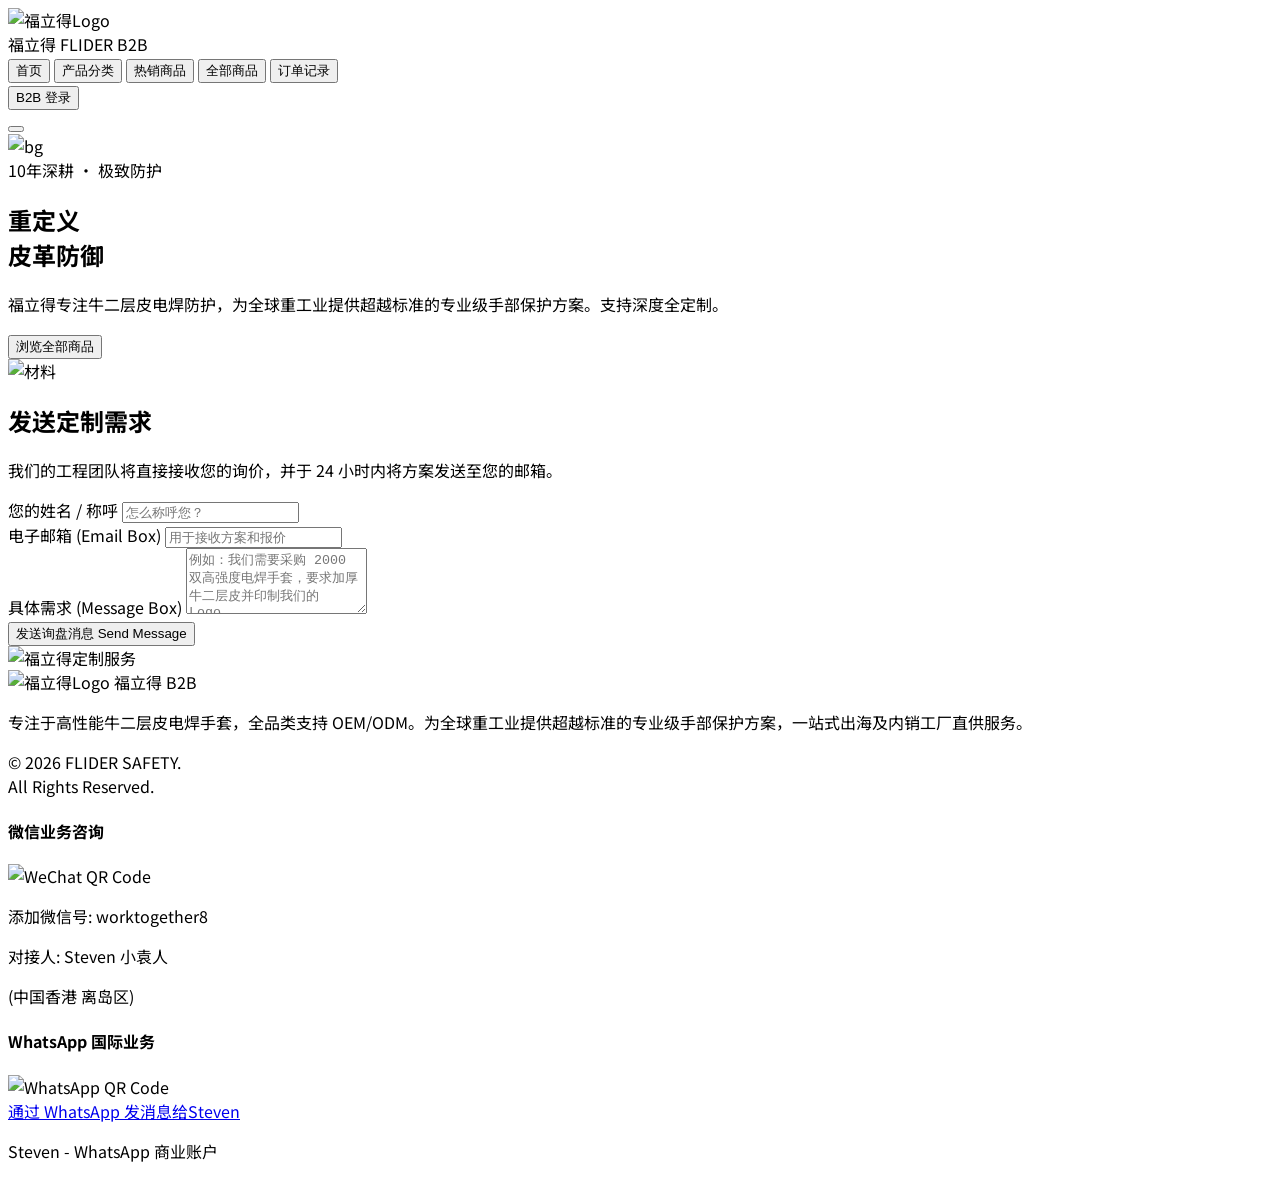
==== index.html @ 6f888ef1 "uploaded company logo" ====
<!DOCTYPE html>
<html lang="zh-CN">
<head>
    <meta charset="UTF-8">
    <meta name="viewport" content="width=device-width, initial-scale=1.0">
    <title>福立得 B2B | 专属订货系统</title>
    <!-- 引入 Tailwind CSS CDN -->
    <script src="https://cdn.tailwindcss.com"></script>
    <!-- 引入 Lucide Icons CDN -->
    <script src="https://unpkg.com/lucide@latest"></script>
    <style>
        @import url('https://fonts.googleapis.com/css2?family=Noto+Sans+SC:wght@400;700;900&display=swap');
        body { font-family: 'Noto Sans SC', sans-serif; }
        .line-clamp-2 {
            display: -webkit-box;
            -webkit-line-clamp: 2;
            -webkit-box-orient: vertical;  
            overflow: hidden;
        }
    </style>
</head>
<body class="bg-slate-50 text-slate-900 selection:bg-red-800 selection:text-white">

    <!-- 挂载点 -->
    <div id="root"></div>

    <script>
        // ==========================================
        // 1. 模拟数据 (Mock Data) - 已全面替换为真实高清工业图
        // ==========================================
        const MOCK_PRODUCTS = [
            // 1. 高强度电焊防护
            { id: 1, name: "16英寸加长特厚电焊手套", category: "高强度电焊防护", isHot: true, price: "B2B询价", desc: "1.3mm特级牛肩皮，全凯夫拉线，适合高强度防飞溅。", img: "https://images.unsplash.com/photo-1504917595217-d4dc5ebe6122?auto=format&fit=crop&q=80&w=800" },
            { id: 7, name: "全内里隔热牛二层短焊手套", category: "高强度电焊防护", isHot: false, price: "B2B询价", desc: "复合阻燃抓绒内胆，虎口皮条补强，轻量化焊接首选。", img: "https://images.unsplash.com/photo-1590674852885-ec397750335e?auto=format&fit=crop&q=80&w=800" },
            { id: 8, name: "18英寸极端飞溅护臂焊工手套", category: "高强度电焊防护", isHot: true, price: "定制产品", desc: "超长护臂设计，专为重钢结构及造船仰焊开发。", img: "https://images.unsplash.com/photo-1504328345606-18bbc8c9d7d1?auto=format&fit=crop&q=80&w=800" },

            // 2. 重工业耐磨搬运
            { id: 2, name: "掌心加固双层耐磨手套", category: "重工业耐磨搬运", isHot: true, price: "B2B询价", desc: "拇指及掌心双层牛皮加固，矿场/钢厂搬运首选。", img: "https://images.unsplash.com/photo-1581092160562-40aa08e78837?auto=format&fit=crop&q=80&w=800" },
            { id: 9, name: "TPR防砸减震耐磨手套", category: "重工业耐磨搬运", isHot: true, price: "B2B询价", desc: "手背复合TPR橡胶防撞模块，掌心玻纤防割内衬。", img: "https://images.unsplash.com/photo-1581092580497-e0d23cbdf1dc?auto=format&fit=crop&q=80&w=800" },
            { id: 10, name: "美式全牛皮无缝短款劳保手套", category: "重工业耐磨搬运", isHot: false, price: "B2B询价", desc: "Wing Thumb 人体工学设计，安全硬袖口，抓握更灵活。", img: "https://images.unsplash.com/photo-1621905252507-b35492cc74b4?auto=format&fit=crop&q=80&w=800" },

            // 3. 极端环境特种手套
            { id: 4, name: "铝箔隔热抗辐射电焊手套", category: "极端环境特种手套", isHot: true, price: "定制产品", desc: "手背复合铝箔，掌心特级耐高温皮，针对1000℃炼钢炉前作业。", img: "https://images.unsplash.com/photo-1516937941344-00b4e0337589?auto=format&fit=crop&q=80&w=800" },
            { id: 5, name: "复合绒里极寒保暖皮手套", category: "极端环境特种手套", isHot: false, price: "B2B询价", desc: "加厚3M Thinsulate™内胆，防风耐磨，适合极寒户外施工。", img: "https://images.unsplash.com/photo-1616422285623-aa30eb0ecb32?auto=format&fit=crop&q=80&w=800" },
            { id: 11, name: "重油污防化浸渍牛皮手套", category: "极端环境特种手套", isHot: false, price: "B2B询价", desc: "皮料深度防水防油涂层浸渍，专为石化平台及海上钻井定制。", img: "https://images.unsplash.com/photo-1582213782179-e0d53f98f2ca?auto=format&fit=crop&q=80&w=800" },

            // 4. 轻量级精密操作
            { id: 6, name: "精细操作A级头层牛皮手套", category: "轻量级精密操作", isHot: false, price: "B2B询价", desc: "A级头层皮，触感真实，无内里设计，适合汽车零配件精细装配。", img: "https://images.unsplash.com/photo-1513836279014-a89f7a76ae86?auto=format&fit=crop&q=80&w=800" },
            { id: 12, name: "TIG氩弧焊山羊皮无缝手套", category: "轻量级精密操作", isHot: true, price: "B2B询价", desc: "顶级出口0.6mm山羊皮，食指无接缝，极致控丝触感。", img: "https://images.unsplash.com/photo-1611116238612-421712a233b4?auto=format&fit=crop&q=80&w=800" },
            { id: 13, name: "弹力收口精密仪器调校手套", category: "轻量级精密操作", isHot: false, price: "B2B询价", desc: "鹿皮材质，腕部魔术贴锁定系统，防微尘落入。", img: "https://images.unsplash.com/photo-1584483756303-346d5c3175c0?auto=format&fit=crop&q=80&w=800" }
        ];

        const MOCK_CATEGORIES = [
            { name: "高强度电焊防护", icon: "flame", desc: "EN407 4级热防护，抗熔融飞溅" },
            { name: "重工业耐磨搬运", icon: "package", desc: "特级厚牛皮，掌心双层加固技术" },
            { name: "极端环境特种手套", icon: "shield-check", desc: "防化、超高温、极寒保暖等特种定制" },
            { name: "轻量级精密操作", icon: "list-ordered", desc: "头层皮/羊皮，高灵敏度防油作业" }
        ];

        const MOCK_ORDERS = [
            { id: "FLD-260417-001", product: "16英寸加长特厚电焊手套", quantity: "5,000 双", date: "2026-04-10", status: "生产中", statusColor: "text-blue-600", icon: "clock" },
            { id: "FLD-260322-089", product: "掌心加固双层耐磨手套", quantity: "12,000 双", date: "2026-03-22", status: "已发货 (海上)", statusColor: "text-orange-500", icon: "truck" },
            { id: "FLD-260115-024", product: "定制Logo款牛皮手套", quantity: "2,000 双", date: "2026-01-15", status: "已交付", statusColor: "text-green-600", icon: "check-circle" }
        ];

        // ==========================================
        // 2. 全局状态管理 (State)
        // ==========================================
        let state = {
            currentView: 'home',
            isMenuOpen: false,
            isLoggedIn: false,
            showLoginModal: false,
            loginMethod: 'wechat'
        };

        // ==========================================
        // 3. 业务逻辑函数 (Actions)
        // ==========================================
        function navigate(view) {
            if (view === 'orders' && !state.isLoggedIn) {
                state.showLoginModal = true;
                state.isMenuOpen = false;
                render();
                return;
            }
            state.currentView = view;
            state.isMenuOpen = false;
            window.scrollTo(0, 0);
            render();
        }

        function toggleMenu() {
            state.isMenuOpen = !state.isMenuOpen;
            render();
        }

        function toggleLoginModal(show) {
            state.showLoginModal = show;
            render();
        }

        function setLoginMethod(method) {
            state.loginMethod = method;
            render();
        }

        function handleLogin(e) {
            if (e) e.preventDefault();
            state.isLoggedIn = true;
            state.showLoginModal = false;
            navigate('orders');
        }

        function imgError(img) {
            img.onerror = null;
            img.src = 'https://via.placeholder.com/600x400?text=FLIDER+GLOVES';
        }

        // ==========================================
        // 4. 视图渲染函数 (Views)
        // ==========================================
        
        function renderNavbar() {
            return `
            <nav class="fixed w-full z-50 bg-white border-b-4 border-red-800 shadow-md">
                <div class="max-w-7xl mx-auto px-4 sm:px-6 lg:px-8">
                    <div class="flex justify-between h-20 items-center">
                        <div class="flex items-center gap-3 cursor-pointer" onclick="navigate('home')">
                            <img src="D:\Ddocuments\code\fulide\福立得标志.jpg" onerror="imgError(this)" alt="福立得Logo" class="h-12 w-12 object-cover rounded border border-red-800 p-0.5" />
                            <div class="flex flex-col">
                                <span class="text-2xl font-black tracking-tighter text-slate-900 leading-none">福立得</span>
                                <span class="text-[0.65rem] font-bold tracking-widest text-red-800 uppercase">FLIDER B2B</span>
                            </div>
                        </div>

                        <div class="hidden lg:flex items-center space-x-8 font-black text-sm tracking-widest text-slate-700">
                            <button onclick="navigate('home')" class="hover:text-red-800 ${state.currentView === 'home' ? 'text-red-800 border-b-2 border-red-800' : ''}">首页</button>
                            <button onclick="navigate('categories')" class="hover:text-red-800 ${state.currentView === 'categories' ? 'text-red-800 border-b-2 border-red-800' : ''}">产品分类</button>
                            <button onclick="navigate('hot')" class="hover:text-red-800 ${state.currentView === 'hot' ? 'text-red-800 border-b-2 border-red-800' : ''}">热销商品</button>
                            <button onclick="navigate('all')" class="hover:text-red-800 ${state.currentView === 'all' ? 'text-red-800 border-b-2 border-red-800' : ''}">全部商品</button>
                            <button onclick="navigate('orders')" class="hover:text-red-800 ${state.currentView === 'orders' ? 'text-red-800 border-b-2 border-red-800' : ''}">订单记录</button>
                        </div>

                        <div class="hidden lg:flex items-center">
                            ${state.isLoggedIn ? `
                                <div class="flex items-center gap-2 text-slate-800 font-bold bg-slate-100 px-4 py-2 rounded-full cursor-pointer hover:bg-slate-200 transition" onclick="navigate('orders')">
                                    <i data-lucide="user" class="w-5 h-5 text-red-800"></i>
                                    <span>采购商 8099</span>
                                </div>
                            ` : `
                                <button onclick="toggleLoginModal(true)" class="flex items-center gap-2 bg-red-800 text-white px-6 py-2 rounded font-bold hover:bg-red-900 transition">
                                    <i data-lucide="log-in" class="w-4 h-4"></i> B2B 登录
                                </button>
                            `}
                        </div>

                        <div class="lg:hidden flex items-center">
                            <button onclick="toggleMenu()" class="text-slate-800">
                                <i data-lucide="${state.isMenuOpen ? 'x' : 'menu'}" class="w-8 h-8"></i>
                            </button>
                        </div>
                    </div>
                </div>

                ${state.isMenuOpen ? `
                    <div class="lg:hidden bg-white border-t border-slate-200 shadow-xl absolute w-full z-40">
                        <div class="flex flex-col p-4 space-y-4 font-bold text-slate-700">
                            <button onclick="navigate('home')" class="text-left py-2">首页</button>
                            <button onclick="navigate('categories')" class="text-left py-2">产品分类</button>
                            <button onclick="navigate('hot')" class="text-left py-2">热销商品</button>
                            <button onclick="navigate('all')" class="text-left py-2">全部商品</button>
                            <button onclick="navigate('orders')" class="text-left py-2 text-red-800">订单记录</button>
                            <hr />
                            ${state.isLoggedIn ? `
                                <div class="flex items-center gap-2 text-red-800 py-2" onclick="navigate('orders')">
                                    <i data-lucide="user" class="w-5 h-5"></i> 采购商 8099
                                </div>
                            ` : `
                                <button onclick="toggleLoginModal(true)" class="flex items-center justify-center gap-2 bg-red-800 text-white w-full py-3 rounded">
                                    <i data-lucide="log-in" class="w-4 h-4"></i> 登录 / 注册
                                </button>
                            `}
                        </div>
                    </div>
                ` : ''}
            </nav>
            `;
        }

        function renderLoginModal() {
            if (!state.showLoginModal) return '';
            return `
            <div class="fixed inset-0 bg-slate-900/80 z-[100] flex items-center justify-center backdrop-blur-sm p-4">
                <div class="bg-white max-w-md w-full rounded-xl shadow-2xl overflow-hidden relative">
                    <button onclick="toggleLoginModal(false)" class="absolute right-4 top-4 text-slate-400 hover:text-slate-800">
                        <i data-lucide="x" class="w-6 h-6"></i>
                    </button>
                    
                    <div class="p-8">
                        <div class="text-center mb-8">
                            <h2 class="text-3xl font-black text-slate-900">欢迎回来</h2>
                            <p class="text-slate-500 mt-2 font-bold">福立得 B2B 客户专属订货系统</p>
                        </div>

                        <div class="flex mb-6 border-b-2 border-slate-100">
                            <button class="flex-1 py-3 font-bold text-sm flex items-center justify-center gap-2 ${state.loginMethod === 'wechat' ? 'text-green-600 border-b-2 border-green-600' : 'text-slate-400'}" onclick="setLoginMethod('wechat')">
                                <i data-lucide="qr-code" class="w-4 h-4"></i> 微信免密登录
                            </button>
                            <button class="flex-1 py-3 font-bold text-sm flex items-center justify-center gap-2 ${state.loginMethod === 'account' ? 'text-red-800 border-b-2 border-red-800' : 'text-slate-400'}" onclick="setLoginMethod('account')">
                                <i data-lucide="smartphone" class="w-4 h-4"></i> 账号密码登录
                            </button>
                        </div>

                        ${state.loginMethod === 'wechat' ? `
                            <div class="flex flex-col items-center py-6">
                                <div class="w-48 h-48 bg-slate-100 rounded-lg flex items-center justify-center mb-4 border border-slate-200">
                                    <i data-lucide="qr-code" class="w-32 h-32 text-slate-800"></i>
                                </div>
                                <p class="text-sm text-slate-500 mb-6 text-center">请使用微信扫一扫<br/>直接登录/注册福立得 B2B 系统</p>
                                <button onclick="handleLogin()" class="bg-green-600 text-white w-full py-3 rounded font-bold hover:bg-green-700 transition">
                                    (演示) 点击模拟扫码成功
                                </button>
                            </div>
                        ` : `
                            <form onsubmit="handleLogin(event)" class="space-y-4">
                                <div>
                                    <label class="block text-sm font-bold text-slate-700 mb-1">手机号/企业账号</label>
                                    <input type="text" required class="w-full border border-slate-300 rounded px-4 py-3 focus:outline-none focus:border-red-800" placeholder="请输入..." />
                                </div>
                                <div>
                                    <label class="block text-sm font-bold text-slate-700 mb-1">密码</label>
                                    <input type="password" required class="w-full border border-slate-300 rounded px-4 py-3 focus:outline-none focus:border-red-800" placeholder="••••••••" />
                                </div>
                                <button type="submit" class="bg-red-800 text-white w-full py-3 mt-4 rounded font-bold hover:bg-red-900 transition">
                                    登 录
                                </button>
                            </form>
                        `}
                    </div>
                    <div class="bg-slate-50 p-4 text-center text-xs text-slate-500 border-t border-slate-100">
                        仅限福立得认证企业客户及代理商登录
                    </div>
                </div>
            </div>
            `;
        }

        function renderHome() {
            return `
            <div class="pt-20">
                <section class="bg-slate-900 text-white py-24 lg:py-32 relative overflow-hidden">
                    <div class="absolute inset-0 opacity-30">
                        <img src="https://images.unsplash.com/photo-1504917595217-d4dc5ebe6122?auto=format&fit=crop&q=80&w=1920" onerror="imgError(this)" alt="bg" class="w-full h-full object-cover" />
                    </div>
                    <div class="max-w-7xl mx-auto px-6 lg:px-10 relative z-10 grid md:grid-cols-2 gap-12 items-center">
                        <div>
                            <div class="bg-red-800 inline-block px-3 py-1 font-bold text-xs mb-6 transform -skew-x-12">10年深耕 · 极致防护</div>
                            <h1 class="text-5xl lg:text-7xl font-black leading-tight mb-6">重定义<br/><span class="text-red-500 underline decoration-8 underline-offset-8">皮革防御</span></h1>
                            <p class="text-slate-300 text-lg mb-8 max-w-md">福立得专注牛二层皮电焊防护，为全球重工业提供超越标准的专业级手部保护方案。支持深度全定制。</p>
                            <button onclick="navigate('all')" class="bg-red-700 text-white px-8 py-4 font-black hover:bg-red-600 transition flex items-center gap-2 w-fit">
                                浏览全部商品 <i data-lucide="chevron-right" class="w-5 h-5"></i>
                            </button>
                        </div>
                        <div class="hidden md:block">
                            <img src="https://images.unsplash.com/photo-1581092160562-40aa08e78837?auto=format&fit=crop&q=80&w=800" onerror="imgError(this)" alt="材料" class="rounded border-8 border-slate-800 shadow-2xl transform rotate-3" />
                        </div>
                    </div>
                </section>
            </div>
            `;
        }

        function renderCategories() {
            return `
            <div class="pt-28 pb-20 max-w-7xl mx-auto px-4 sm:px-6 lg:px-8 min-h-screen">
                <div class="mb-12">
                    <h1 class="text-4xl font-black text-slate-900 mb-4">产品分类与全能定制系统</h1>
                    <p class="text-slate-500 font-bold text-lg max-w-3xl">福立得不仅是生产商，更是您的“专属皮革工程部”。基于 10 年真实场景数据，我们为您提供四大核心工况的【全维度定制】，从一张生皮的厚度，到一根防火线的走向，全部由您定义，满足您的 OEM/ODM 贴牌需求。</p>
                </div>

                <div class="space-y-8">
                    <!-- 1. 高强度电焊防护 -->
                    <div class="bg-white border-2 border-slate-100 hover:border-red-800 rounded-xl overflow-hidden shadow-sm hover:shadow-xl transition duration-300">
                        <div class="p-8 md:flex gap-8 items-start">
                            <div class="bg-red-50 p-6 rounded-xl md:w-1/4 flex flex-col items-center justify-center text-center shrink-0">
                                <i data-lucide="flame" class="w-16 h-16 text-red-700 mb-4"></i>
                                <h3 class="text-2xl font-black text-slate-800">高强度电焊防护</h3>
                                <span class="mt-2 bg-red-800 text-white text-xs font-bold px-3 py-1 rounded-full tracking-widest uppercase">EN407 4级热防护</span>
                            </div>
                            <div class="md:w-3/4 mt-6 md:mt-0">
                                <p class="text-slate-600 font-bold mb-6 text-lg">专为造船、重钢结构等极限飞溅环境设计。抗熔融金属滴落，切断辐射热传导。</p>
                                <div class="grid grid-cols-1 sm:grid-cols-2 gap-4 mb-8">
                                    <div class="bg-slate-50 p-4 rounded-lg">
                                        <div class="text-xs font-black text-slate-400 mb-1 uppercase tracking-widest">皮料厚度定制</div>
                                        <div class="text-sm font-bold text-slate-800">1.2mm - 1.5mm 特级牛二层皮 / 肩皮</div>
                                    </div>
                                    <div class="bg-slate-50 p-4 rounded-lg">
                                        <div class="text-xs font-black text-slate-400 mb-1 uppercase tracking-widest">内胆与隔热层定制</div>
                                        <div class="text-sm font-bold text-slate-800">纯棉吸汗帆布 / 复合阻燃抓绒 / 航空级隔热棉</div>
                                    </div>
                                    <div class="bg-slate-50 p-4 rounded-lg">
                                        <div class="text-xs font-black text-slate-400 mb-1 uppercase tracking-widest">缝制与结构定制</div>
                                        <div class="text-sm font-bold text-slate-800">全系 100% 杜邦凯夫拉 (Kevlar®) 防火线，虎口皮条补强</div>
                                    </div>
                                    <div class="bg-slate-50 p-4 rounded-lg">
                                        <div class="text-xs font-black text-slate-400 mb-1 uppercase tracking-widest">外观与版型定制</div>
                                        <div class="text-sm font-bold text-slate-800">14/16/18 英寸护袖加长，专属品牌防伪钢印、织标定制</div>
                                    </div>
                                </div>
                                <button onclick="navigate('all')" class="bg-red-800 text-white px-6 py-3 rounded font-black hover:bg-red-900 transition flex items-center gap-2 w-fit">
                                    查看该系列 <i data-lucide="arrow-right" class="w-4 h-4"></i>
                                </button>
                            </div>
                        </div>
                    </div>

                    <!-- 2. 重工业耐磨搬运 -->
                    <div class="bg-white border-2 border-slate-100 hover:border-red-800 rounded-xl overflow-hidden shadow-sm hover:shadow-xl transition duration-300">
                        <div class="p-8 md:flex gap-8 items-start">
                            <div class="bg-orange-50 p-6 rounded-xl md:w-1/4 flex flex-col items-center justify-center text-center shrink-0">
                                <i data-lucide="package" class="w-16 h-16 text-orange-600 mb-4"></i>
                                <h3 class="text-2xl font-black text-slate-800">重工业耐磨搬运</h3>
                                <span class="mt-2 bg-orange-600 text-white text-xs font-bold px-3 py-1 rounded-full tracking-widest uppercase">掌心双层加固技术</span>
                            </div>
                            <div class="md:w-3/4 mt-6 md:mt-0">
                                <p class="text-slate-600 font-bold mb-6 text-lg">应对矿山开采、五金冲压、建筑装卸等高摩擦、高切割风险环境，提供极致物理防御。</p>
                                <div class="grid grid-cols-1 sm:grid-cols-2 gap-4 mb-8">
                                    <div class="bg-slate-50 p-4 rounded-lg">
                                        <div class="text-xs font-black text-slate-400 mb-1 uppercase tracking-widest">皮材混搭定制</div>
                                        <div class="text-sm font-bold text-slate-800">A级头层牛皮(耐油污) / 优质猪皮(高透气) / 拼接重型帆布</div>
                                    </div>
                                    <div class="bg-slate-50 p-4 rounded-lg">
                                        <div class="text-xs font-black text-slate-400 mb-1 uppercase tracking-widest">防御升级定制</div>
                                        <div class="text-sm font-bold text-slate-800">掌心/食指双层牛皮贴片，可内置玻纤防割内衬 (ANSI Cut A4+)</div>
                                    </div>
                                    <div class="bg-slate-50 p-4 rounded-lg">
                                        <div class="text-xs font-black text-slate-400 mb-1 uppercase tracking-widest">抗冲击防砸定制</div>
                                        <div class="text-sm font-bold text-slate-800">手背可复合 TPR 橡胶防撞模块，全方位保护指骨与掌骨</div>
                                    </div>
                                    <div class="bg-slate-50 p-4 rounded-lg">
                                        <div class="text-xs font-black text-slate-400 mb-1 uppercase tracking-widest">袖口与穿脱定制</div>
                                        <div class="text-sm font-bold text-slate-800">安全硬袖口 (Safety Cuff) / 罗纹针织松紧袖口 / 快速脱卸设计</div>
                                    </div>
                                </div>
                                <button onclick="navigate('all')" class="bg-red-800 text-white px-6 py-3 rounded font-black hover:bg-red-900 transition flex items-center gap-2 w-fit">
                                    查看该系列 <i data-lucide="arrow-right" class="w-4 h-4"></i>
                                </button>
                            </div>
                        </div>
                    </div>

                    <!-- 3. 极端环境特种手套 -->
                    <div class="bg-white border-2 border-slate-100 hover:border-red-800 rounded-xl overflow-hidden shadow-sm hover:shadow-xl transition duration-300">
                        <div class="p-8 md:flex gap-8 items-start">
                            <div class="bg-blue-50 p-6 rounded-xl md:w-1/4 flex flex-col items-center justify-center text-center shrink-0">
                                <i data-lucide="shield-check" class="w-16 h-16 text-blue-700 mb-4"></i>
                                <h3 class="text-2xl font-black text-slate-800">极端环境特种手套</h3>
                                <span class="mt-2 bg-blue-700 text-white text-xs font-bold px-3 py-1 rounded-full tracking-widest uppercase">防化、超高温、极寒保暖</span>
                            </div>
                            <div class="md:w-3/4 mt-6 md:mt-0">
                                <p class="text-slate-600 font-bold mb-6 text-lg">跨界材料复合工艺。打破纯皮革的物理极限，为炼钢炉前、冷库液氮、石化平台量身定制。</p>
                                <div class="grid grid-cols-1 sm:grid-cols-2 gap-4 mb-8">
                                    <div class="bg-slate-50 p-4 rounded-lg">
                                        <div class="text-xs font-black text-slate-400 mb-1 uppercase tracking-widest">反辐射热复合定制</div>
                                        <div class="text-sm font-bold text-slate-800">手背复合耐 1000℃ 铝箔防火隔热层，掌心配高密度耐高温皮</div>
                                    </div>
                                    <div class="bg-slate-50 p-4 rounded-lg">
                                        <div class="text-xs font-black text-slate-400 mb-1 uppercase tracking-widest">极寒保暖系统定制</div>
                                        <div class="text-sm font-bold text-slate-800">零下30度环境：内部填充 3M Thinsulate™ 保暖棉或高克重仿兔毛</div>
                                    </div>
                                    <div class="bg-slate-50 p-4 rounded-lg">
                                        <div class="text-xs font-black text-slate-400 mb-1 uppercase tracking-widest">防油浸渍处理</div>
                                        <div class="text-sm font-bold text-slate-800">皮料深度防水、防油污化学涂层浸渍工艺处理</div>
                                    </div>
                                    <div class="bg-slate-50 p-4 rounded-lg">
                                        <div class="text-xs font-black text-slate-400 mb-1 uppercase tracking-widest">多重防护技术叠加</div>
                                        <div class="text-sm font-bold text-slate-800">可将防割、防砸、防寒、耐油四种性能集中开发于一双皮手套</div>
                                    </div>
                                </div>
                                <button onclick="navigate('all')" class="bg-red-800 text-white px-6 py-3 rounded font-black hover:bg-red-900 transition flex items-center gap-2 w-fit">
                                    查看该系列 <i data-lucide="arrow-right" class="w-4 h-4"></i>
                                </button>
                            </div>
                        </div>
                    </div>

                    <!-- 4. 轻量级精密操作 -->
                    <div class="bg-white border-2 border-slate-100 hover:border-red-800 rounded-xl overflow-hidden shadow-sm hover:shadow-xl transition duration-300">
                        <div class="p-8 md:flex gap-8 items-start">
                            <div class="bg-slate-100 p-6 rounded-xl md:w-1/4 flex flex-col items-center justify-center text-center shrink-0">
                                <i data-lucide="list-ordered" class="w-16 h-16 text-slate-700 mb-4"></i>
                                <h3 class="text-2xl font-black text-slate-800">轻量级精密操作</h3>
                                <span class="mt-2 bg-slate-800 text-white text-xs font-bold px-3 py-1 rounded-full tracking-widest uppercase">高灵敏度防油作业</span>
                            </div>
                            <div class="md:w-3/4 mt-6 md:mt-0">
                                <p class="text-slate-600 font-bold mb-6 text-lg">被称为“第二层皮肤”。专为 TIG 氩弧焊精密填丝、汽车零配件精细装配、仪器调校而生。</p>
                                <div class="grid grid-cols-1 sm:grid-cols-2 gap-4 mb-8">
                                    <div class="bg-slate-50 p-4 rounded-lg">
                                        <div class="text-xs font-black text-slate-400 mb-1 uppercase tracking-widest">顶级薄皮选材定制</div>
                                        <div class="text-sm font-bold text-slate-800">0.6mm - 0.8mm A级纯头层山羊皮 / 鹿皮 / 柔软猪头层</div>
                                    </div>
                                    <div class="bg-slate-50 p-4 rounded-lg">
                                        <div class="text-xs font-black text-slate-400 mb-1 uppercase tracking-widest">无缝人体工学定制</div>
                                        <div class="text-sm font-bold text-slate-800">食指无接缝设计 (Seamless Index Finger)，大幅提升握持精准度</div>
                                    </div>
                                    <div class="bg-slate-50 p-4 rounded-lg">
                                        <div class="text-xs font-black text-slate-400 mb-1 uppercase tracking-widest">无内里 / 半隔热定制</div>
                                        <div class="text-sm font-bold text-slate-800">掌心无内里保留极致触感，手背增加薄层羊毛隔绝轻微热辐射</div>
                                    </div>
                                    <div class="bg-slate-50 p-4 rounded-lg">
                                        <div class="text-xs font-black text-slate-400 mb-1 uppercase tracking-widest">腕部锁定系统定制</div>
                                        <div class="text-sm font-bold text-slate-800">魔术贴粘扣 (Velcro) / 弹力橡筋收口系统，防止细杂物落入</div>
                                    </div>
                                </div>
                                <button onclick="navigate('all')" class="bg-red-800 text-white px-6 py-3 rounded font-black hover:bg-red-900 transition flex items-center gap-2 w-fit">
                                    查看该系列 <i data-lucide="arrow-right" class="w-4 h-4"></i>
                                </button>
                            </div>
                        </div>
                    </div>

                </div>
            </div>
            `;
        }

        function renderProductCard(p) {
            return `
                <div class="bg-white border border-slate-200 overflow-hidden group hover:shadow-2xl transition duration-300 flex flex-col rounded-xl">
                    <div class="relative h-64 overflow-hidden bg-slate-100">
                        ${p.isHot ? '<div class="absolute top-4 right-4 bg-red-600 text-white text-xs font-black px-3 py-1 z-10 shadow-md rounded-full tracking-widest">HOT 热销</div>' : ''}
                        <img src="${p.img}" onerror="imgError(this)" alt="${p.name}" class="w-full h-full object-cover grayscale group-hover:grayscale-0 transition duration-500 hover:scale-105" />
                    </div>
                    <div class="p-6 flex-1 flex flex-col">
                        <span class="text-xs font-bold text-red-800 tracking-widest uppercase mb-2">${p.category}</span>
                        <h3 class="text-xl font-black text-slate-900 mb-3 leading-tight">${p.name}</h3>
                        <p class="text-slate-500 text-sm mb-6 line-clamp-2">${p.desc}</p>
                        <div class="mt-auto pt-4 border-t border-slate-100 flex justify-between items-center">
                            <span class="font-black text-lg text-slate-800">${p.price}</span>
                            <button onclick="toggleLoginModal(true)" class="bg-slate-900 text-white px-5 py-2 text-sm font-bold rounded hover:bg-red-800 transition shadow-md">获取大货价</button>
                        </div>
                    </div>
                </div>
            `;
        }

        function renderProductGrid(title, subtitle, filterHot) {
            let contentHtml = '';

            if (filterHot) {
                let products = MOCK_PRODUCTS.filter(p => p.isHot);
                contentHtml = `
                    <div class="grid grid-cols-1 md:grid-cols-2 lg:grid-cols-3 gap-8">
                        ${products.map(p => renderProductCard(p)).join('')}
                    </div>
                `;
            } else {
                contentHtml = MOCK_CATEGORIES.map(cat => {
                    let catProducts = MOCK_PRODUCTS.filter(p => p.category === cat.name);
                    if (catProducts.length === 0) return '';
                    return `
                        <div class="mb-12">
                            <h2 class="text-2xl font-black text-slate-800 border-l-4 border-red-800 pl-4 mb-6 flex items-center gap-2">
                                <i data-lucide="${cat.icon}" class="w-6 h-6 text-red-700"></i> ${cat.name}
                            </h2>
                            <div class="grid grid-cols-1 md:grid-cols-2 lg:grid-cols-3 gap-8">
                                ${catProducts.map(p => renderProductCard(p)).join('')}
                            </div>
                        </div>
                    `;
                }).join('');
            }

            return `
            <div class="pt-28 pb-20 max-w-7xl mx-auto px-4 sm:px-6 lg:px-8 min-h-screen">
                <div class="flex justify-between items-end mb-10">
                    <div>
                        <h1 class="text-4xl font-black text-slate-900 mb-2">${title}</h1>
                        <p class="text-slate-500 font-bold">${subtitle}</p>
                    </div>
                    ${title !== '全部商品' ? `<button onclick="navigate('all')" class="hidden sm:block text-red-800 font-bold hover:underline">查看全部</button>` : ''}
                </div>
                ${contentHtml}
            </div>
            `;
        }

        function renderOrders() {
            return `
            <div class="pt-28 pb-20 max-w-7xl mx-auto px-4 sm:px-6 lg:px-8 min-h-screen">
                <div class="flex justify-between items-end mb-10 border-b-2 border-slate-200 pb-6">
                    <div>
                        <h1 class="text-4xl font-black text-slate-900 mb-2">订单记录与追溯</h1>
                        <p class="text-slate-500 font-bold">透明化管理，随时掌握大货生产及物流进度。</p>
                    </div>
                    <button class="bg-red-800 text-white px-6 py-2 rounded font-bold hover:bg-red-900 transition flex items-center gap-2">
                        <i data-lucide="list-ordered" class="w-5 h-5"></i> 快速返单
                    </button>
                </div>

                <div class="bg-white shadow rounded-lg overflow-hidden border border-slate-200">
                    <div class="overflow-x-auto">
                        <table class="w-full text-left border-collapse whitespace-nowrap">
                            <thead>
                                <tr class="bg-slate-50 border-b border-slate-200 text-slate-600 text-sm font-bold uppercase tracking-wider">
                                    <th class="p-4">订单编号 / 日期</th>
                                    <th class="p-4">定制商品</th>
                                    <th class="p-4">数量</th>
                                    <th class="p-4">当前状态</th>
                                    <th class="p-4 text-center">操作</th>
                                </tr>
                            </thead>
                            <tbody class="divide-y divide-slate-100">
                                ${MOCK_ORDERS.map(order => `
                                    <tr class="hover:bg-slate-50 transition">
                                        <td class="p-4">
                                            <div class="font-black text-slate-800">${order.id}</div>
                                            <div class="text-xs text-slate-400 mt-1">${order.date}</div>
                                        </td>
                                        <td class="p-4 font-bold text-slate-700">${order.product}</td>
                                        <td class="p-4 font-black text-slate-800">${order.quantity}</td>
                                        <td class="p-4">
                                            <span class="flex items-center gap-2 text-sm font-bold ${order.statusColor}">
                                                <i data-lucide="${order.icon}" class="w-5 h-5"></i> ${order.status}
                                            </span>
                                        </td>
                                        <td class="p-4 text-center">
                                            <button class="text-slate-500 hover:text-red-800 font-bold text-sm border border-slate-300 px-3 py-1 rounded hover:border-red-800 transition">
                                                查看明细
                                            </button>
                                        </td>
                                    </tr>
                                `).join('')}
                            </tbody>
                        </table>
                    </div>
                    <!-- Dashboard Stats -->
                    <div class="bg-slate-50 p-6 border-t border-slate-200 grid grid-cols-3 gap-4 text-center">
                        <div>
                            <div class="text-3xl font-black text-slate-800">3</div>
                            <div class="text-xs font-bold text-slate-500 mt-1">历史总订单数</div>
                        </div>
                        <div class="border-l border-r border-slate-200">
                            <div class="text-3xl font-black text-red-700">19,000</div>
                            <div class="text-xs font-bold text-slate-500 mt-1">累计提货双数</div>
                        </div>
                        <div>
                            <div class="text-3xl font-black text-slate-800">1</div>
                            <div class="text-xs font-bold text-slate-500 mt-1">生产中订单</div>
                        </div>
                    </div>
                </div>
            </div>
            `;
        }

        function renderFooter() {
            return `
            <!-- 客户询价表单模块 (Message & Email Box) -->
            <section class="bg-white py-16 border-t border-slate-200">
                <div class="max-w-7xl mx-auto px-6 grid grid-cols-1 lg:grid-cols-2 gap-12 items-center">
                    <div>
                        <h2 class="text-4xl font-black text-slate-900 mb-4 flex items-center gap-3">
                            <i data-lucide="mail" class="w-8 h-8 text-red-800"></i> 发送定制需求
                        </h2>
                        <p class="text-slate-500 font-bold mb-8 text-lg">我们的工程团队将直接接收您的询价，并于 24 小时内将方案发送至您的邮箱。</p>
                        <form onsubmit="alert('询盘消息已发送至福立得后台！我们的工程师将尽快通过邮箱联系您！'); return false;" class="space-y-4">
                            <div class="grid grid-cols-1 md:grid-cols-2 gap-4">
                                <div>
                                    <label class="block text-sm font-bold text-slate-700 mb-1">您的姓名 / 称呼</label>
                                    <input type="text" required class="w-full border border-slate-300 rounded-lg px-4 py-3 focus:outline-none focus:border-red-800 bg-slate-50" placeholder="怎么称呼您？" />
                                </div>
                                <div>
                                    <label class="block text-sm font-bold text-slate-700 mb-1">电子邮箱 (Email Box)</label>
                                    <input type="email" required class="w-full border border-slate-300 rounded-lg px-4 py-3 focus:outline-none focus:border-red-800 bg-slate-50" placeholder="用于接收方案和报价" />
                                </div>
                            </div>
                            <div>
                                <label class="block text-sm font-bold text-slate-700 mb-1">具体需求 (Message Box)</label>
                                <textarea required rows="4" class="w-full border border-slate-300 rounded-lg px-4 py-3 focus:outline-none focus:border-red-800 bg-slate-50" placeholder="例如：我们需要采购 2000 双高强度电焊手套，要求加厚牛二层皮并印制我们的 Logo..."></textarea>
                            </div>
                            <button type="submit" class="bg-red-800 text-white px-8 py-4 rounded-lg font-black tracking-widest hover:bg-red-900 transition shadow-lg w-full md:w-auto flex items-center justify-center gap-2">
                                发送询盘消息 Send Message <i data-lucide="send" class="w-5 h-5"></i>
                            </button>
                        </form>
                    </div>
                    <div class="hidden lg:block relative">
                        <div class="absolute inset-0 bg-red-800 rounded-2xl transform rotate-3 scale-105 opacity-10"></div>
                        <img src="https://images.unsplash.com/photo-1590674852885-ec397750335e?auto=format&fit=crop&q=80&w=800" class="relative rounded-2xl shadow-2xl grayscale hover:grayscale-0 transition duration-500 border-8 border-white" alt="福立得定制服务" />
                    </div>
                </div>
            </section>

            <footer class="bg-slate-900 py-16 border-t-[8px] border-red-800 text-slate-300">
                <div class="max-w-7xl mx-auto px-6 grid grid-cols-1 md:grid-cols-3 gap-12">
                    
                    <!-- 品牌信息区 -->
                    <div>
                        <div class="flex items-center gap-3 mb-6">
                            <img src="WhatsApp Image 2026-04-16 at 16.10.54.jpeg" onerror="imgError(this)" alt="福立得Logo" class="h-10 w-10 object-cover rounded border border-red-800 p-0.5 bg-white" />
                            <span class="text-2xl font-black tracking-tighter text-white">福立得 B2B</span>
                        </div>
                        <p class="text-sm text-slate-400 mb-6 leading-relaxed">专注于高性能牛二层皮电焊手套，全品类支持 OEM/ODM。为全球重工业提供超越标准的专业级手部保护方案，一站式出海及内销工厂直供服务。</p>
                        <div class="text-xs font-bold uppercase tracking-widest text-slate-500">
                            © 2026 FLIDER SAFETY.<br/>All Rights Reserved.
                        </div>
                    </div>

                    <!-- 微信联系区 -->
                    <div class="flex flex-col items-center md:items-start bg-slate-800/50 p-6 rounded-xl border border-slate-700">
                        <h4 class="text-white font-black uppercase tracking-widest mb-4 flex items-center gap-2">
                            <i data-lucide="message-circle" class="w-5 h-5 text-green-500"></i> 微信业务咨询
                        </h4>
                        <div class="bg-white p-2 rounded-lg inline-block mb-4 shadow-lg">
                            <img src="9659.png" alt="WeChat QR Code" class="w-32 h-32 object-contain" />
                        </div>
                        <div class="text-center md:text-left">
                            <p class="text-sm font-bold text-slate-300">添加微信号: <span class="text-green-400 select-all font-black text-lg tracking-wider block mt-1">worktogether8</span></p>
                            <p class="text-xs text-slate-400 mt-2">对接人: Steven 小袁人</p>
                            <p class="text-xs text-slate-500">(中国香港 离岛区)</p>
                        </div>
                    </div>

                    <!-- WhatsApp 联系区 -->
                    <div class="flex flex-col items-center md:items-start bg-slate-800/50 p-6 rounded-xl border border-slate-700">
                        <h4 class="text-white font-black uppercase tracking-widest mb-4 flex items-center gap-2">
                            <i data-lucide="phone" class="w-5 h-5 text-green-400"></i> WhatsApp 国际业务
                        </h4>
                        <div class="bg-white p-2 rounded-lg inline-block mb-4 shadow-lg">
                            <img src="shared_qr_code.png" alt="WhatsApp QR Code" class="w-32 h-32 object-contain" />
                        </div>
                        
                        <a href="https://wa.me/message/JF3NK3JK3BGUG1" target="_blank" class="w-full text-center text-sm font-black text-white bg-green-600 hover:bg-green-500 shadow-lg shadow-green-900/50 transition-all px-4 py-3 rounded-lg flex items-center justify-center gap-2">
                            通过 WhatsApp 发消息给Steven
                        </a>
                        <p class="text-xs text-slate-400 mt-3 text-center md:text-left w-full">Steven - WhatsApp 商业账户</p>
                    </div>

                </div>
            </footer>
            `;
        }

        // ==========================================
        // 5. 主渲染引擎 (App Runner)
        // ==========================================
        function render() {
            const root = document.getElementById('root');
            let content = '';

            // Routing
            if (state.currentView === 'home') {
                content = renderHome();
            } else if (state.currentView === 'categories') {
                content = renderCategories();
            } else if (state.currentView === 'hot') {
                content = renderProductGrid("热销商品", "经市场验证的爆款，出海拿单利器。", true);
            } else if (state.currentView === 'all') {
                content = renderProductGrid("全部商品", "支持参数修改与深度定制贴牌。", false);
            } else if (state.currentView === 'orders') {
                content = renderOrders();
            }

            // Build DOM
            root.innerHTML = `
                ${renderNavbar()}
                ${content}
                ${renderLoginModal()}
                ${renderFooter()}
            `;

            // Initialize Lucide Icons after DOM update
            lucide.createIcons();
        }

        // 初始化启动应用
        render();

    </script>
</body>
</html>
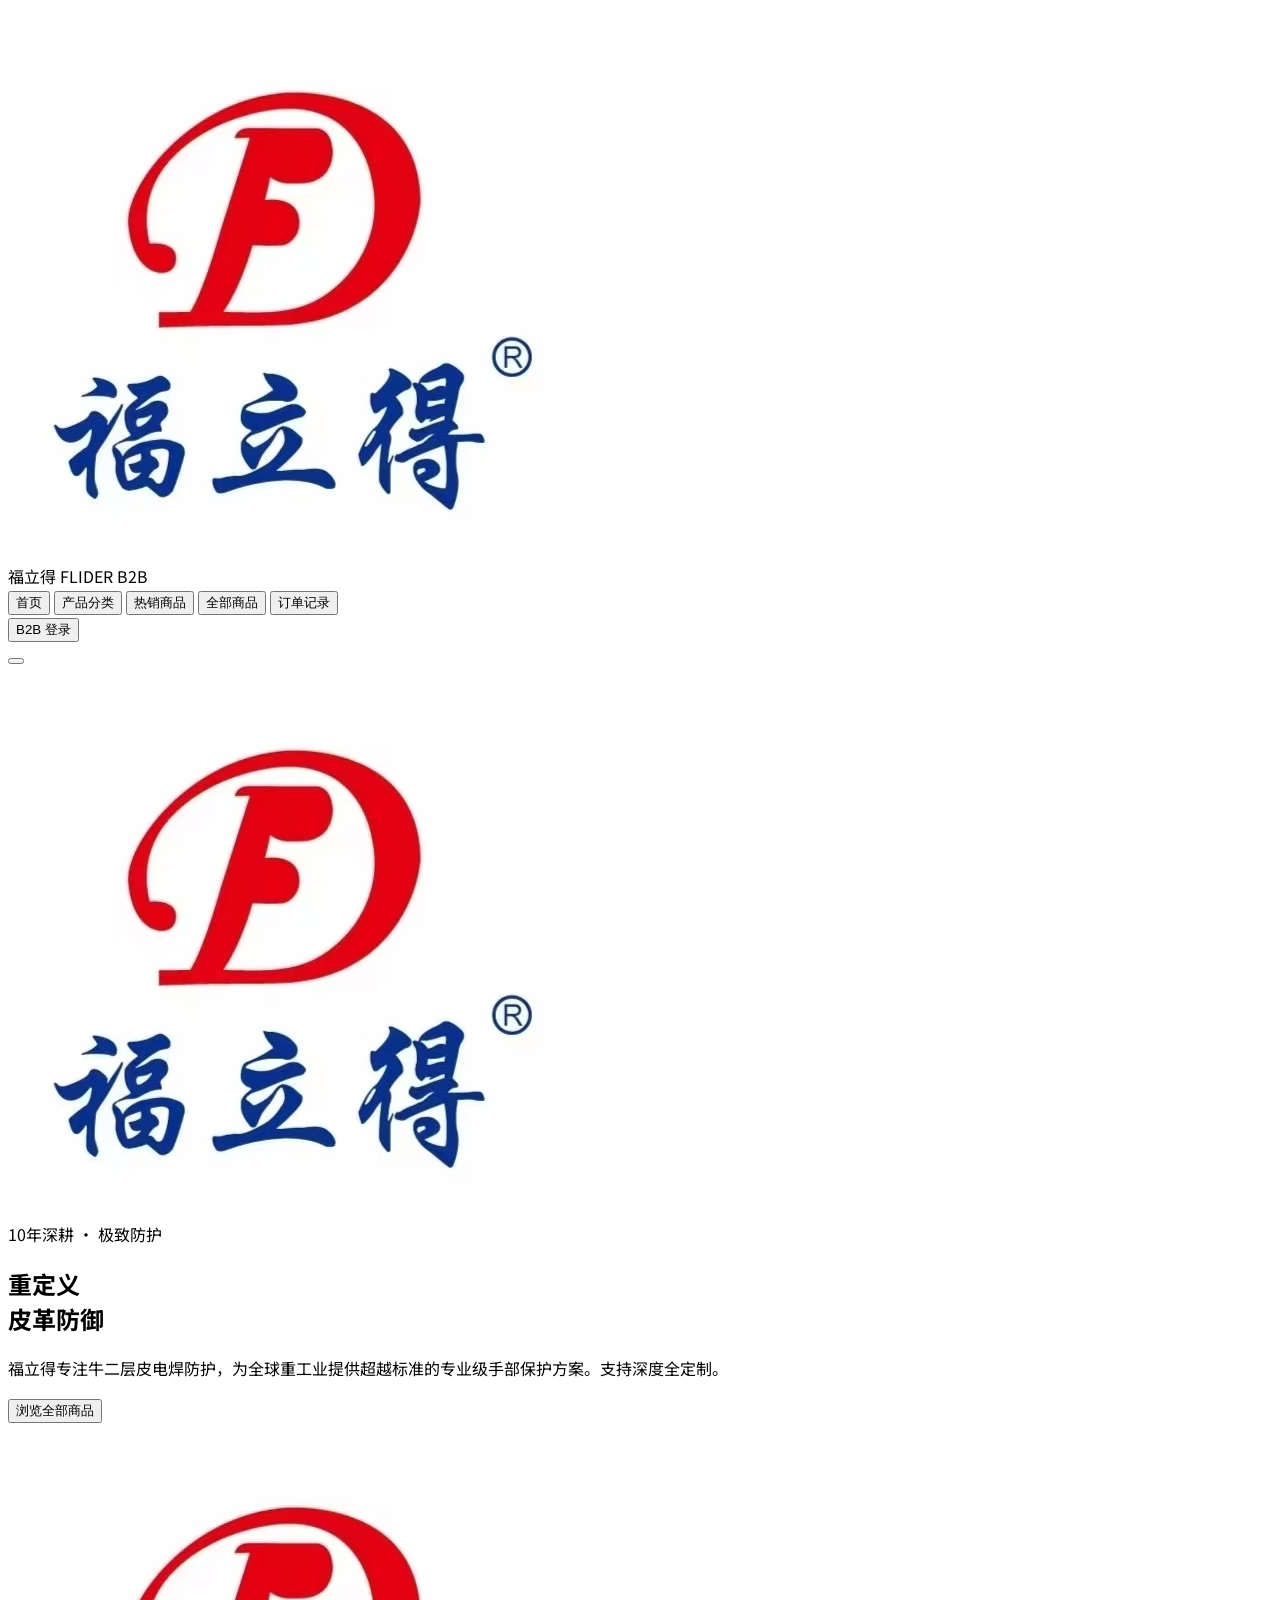
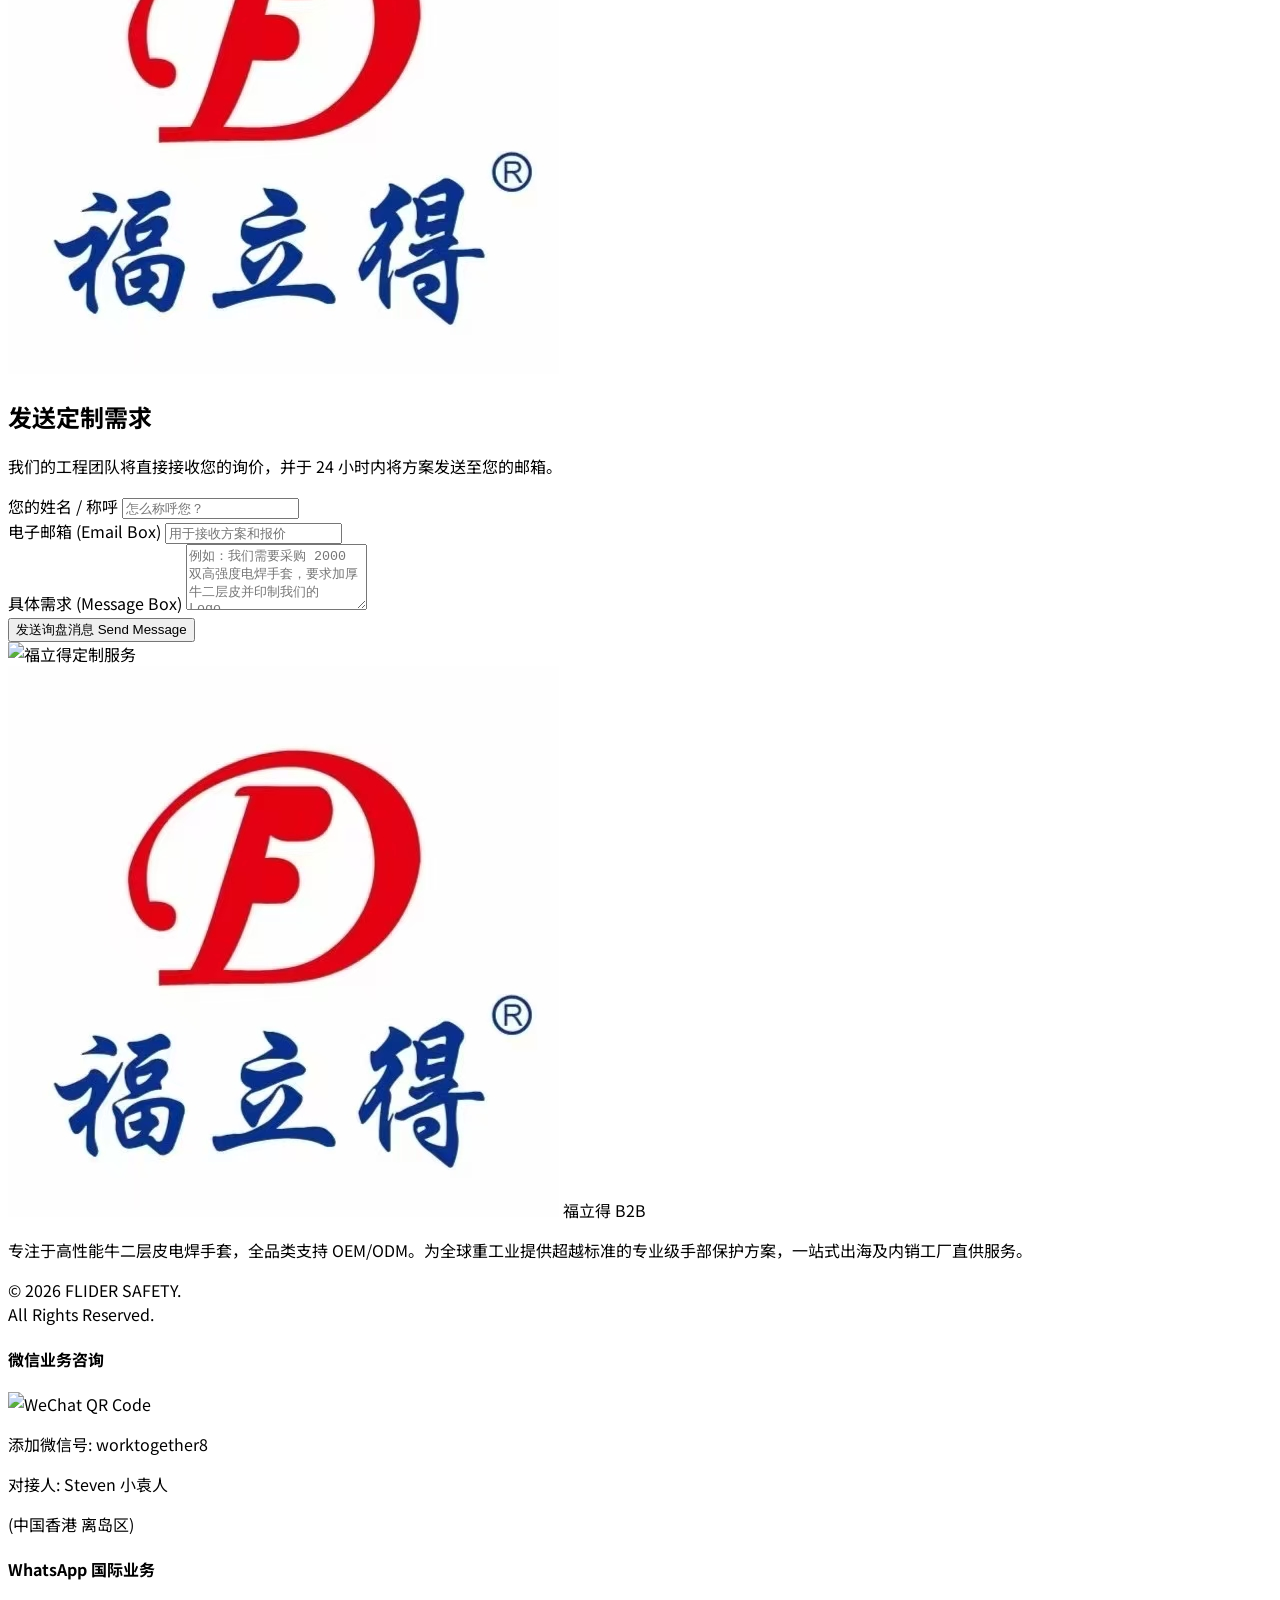
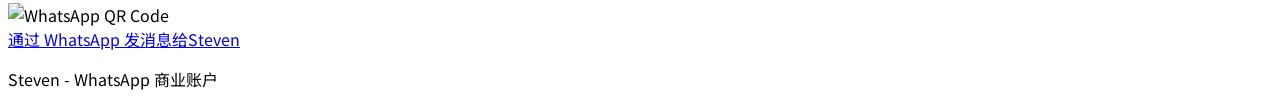
==== commit 4c6edbde: "brand logo wrong path syntax" ====
--- a/index.html
+++ b/index.html
@@ -114,7 +114,7 @@
 
         function imgError(img) {
             img.onerror = null;
-            img.src = 'https://via.placeholder.com/600x400?text=FLIDER+GLOVES';
+            img.src = '福立得标志.jpg';
         }
 
         // ==========================================
@@ -127,7 +127,7 @@
                 <div class="max-w-7xl mx-auto px-4 sm:px-6 lg:px-8">
                     <div class="flex justify-between h-20 items-center">
                         <div class="flex items-center gap-3 cursor-pointer" onclick="navigate('home')">
-                            <img src="D:\Ddocuments\code\fulide\福立得标志.jpg" onerror="imgError(this)" alt="福立得Logo" class="h-12 w-12 object-cover rounded border border-red-800 p-0.5" />
+                            <img src="WhatsApp Image 2026-04-16 at 16.10.54.jpeg" onerror="imgError(this)" alt="福立得Logo" class="h-12 w-12 object-cover rounded border border-red-800 p-0.5" />
                             <div class="flex flex-col">
                                 <span class="text-2xl font-black tracking-tighter text-slate-900 leading-none">福立得</span>
                                 <span class="text-[0.65rem] font-bold tracking-widest text-red-800 uppercase">FLIDER B2B</span>
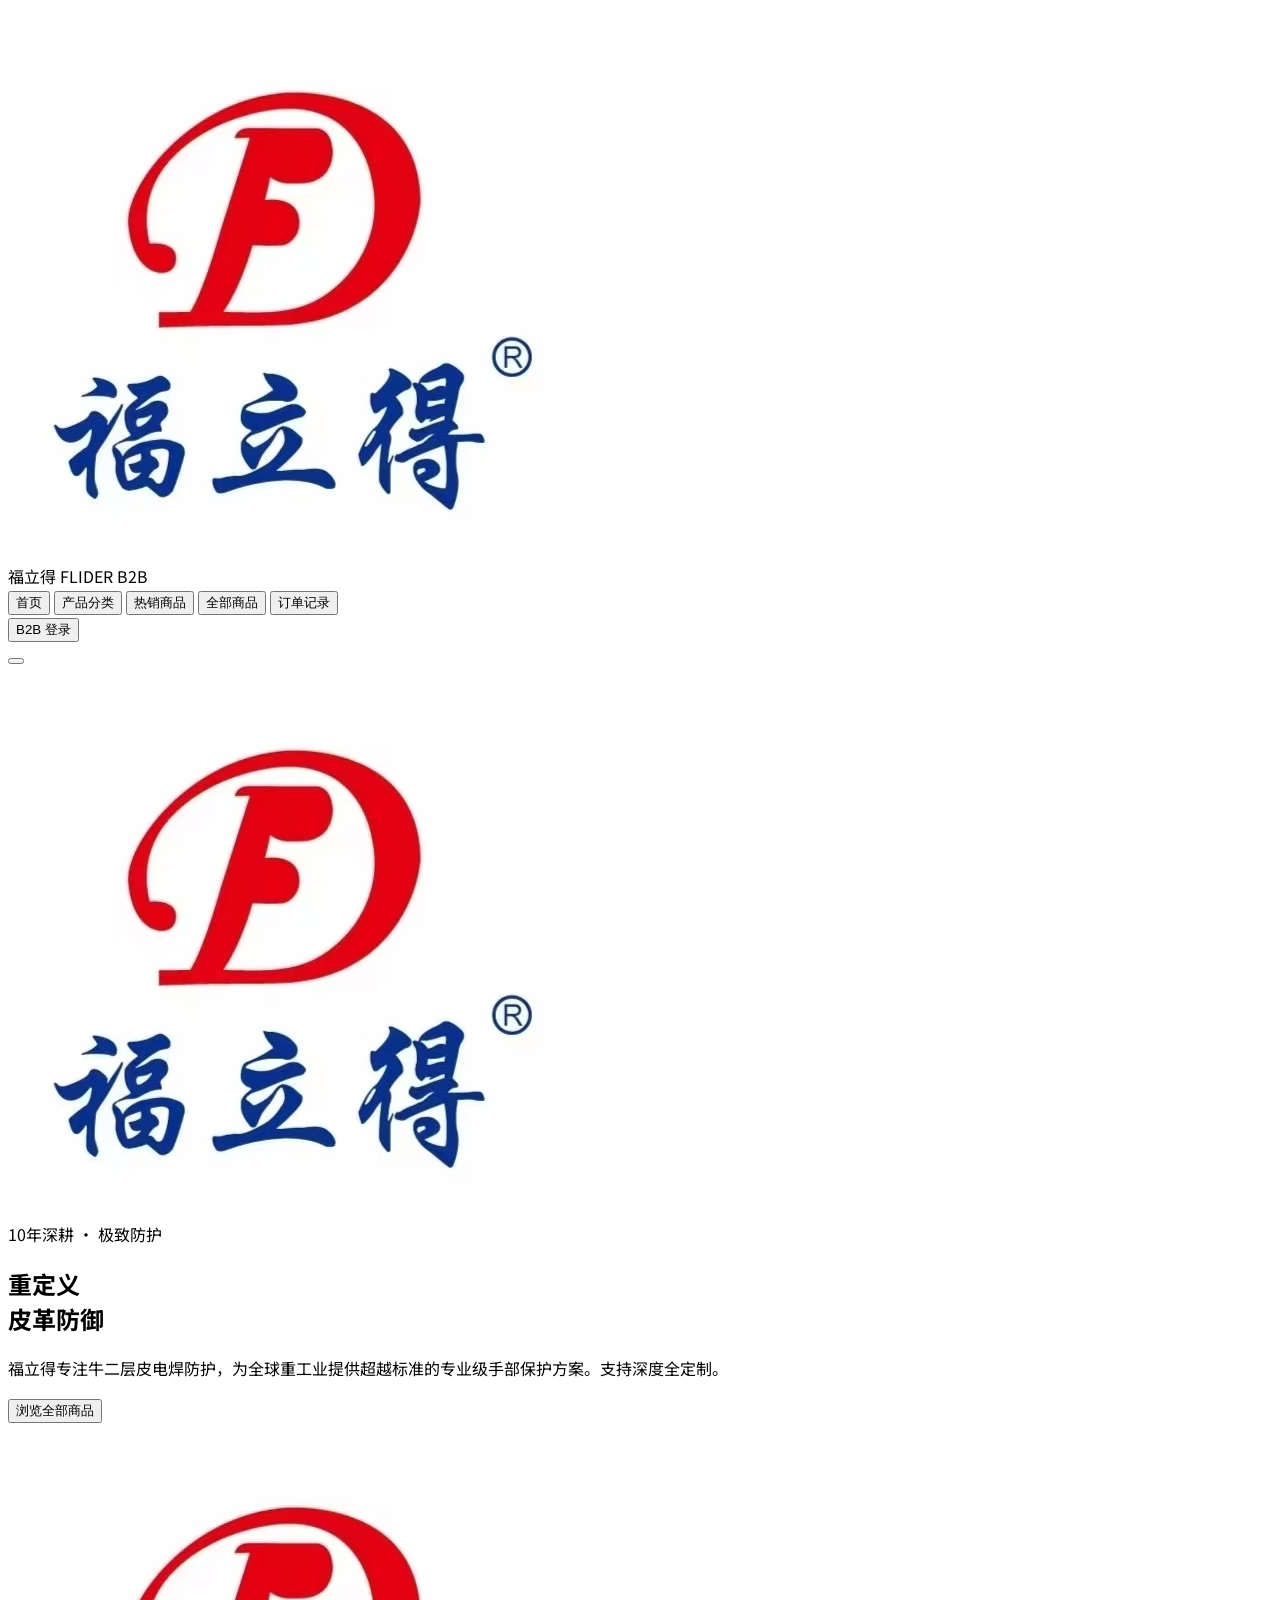
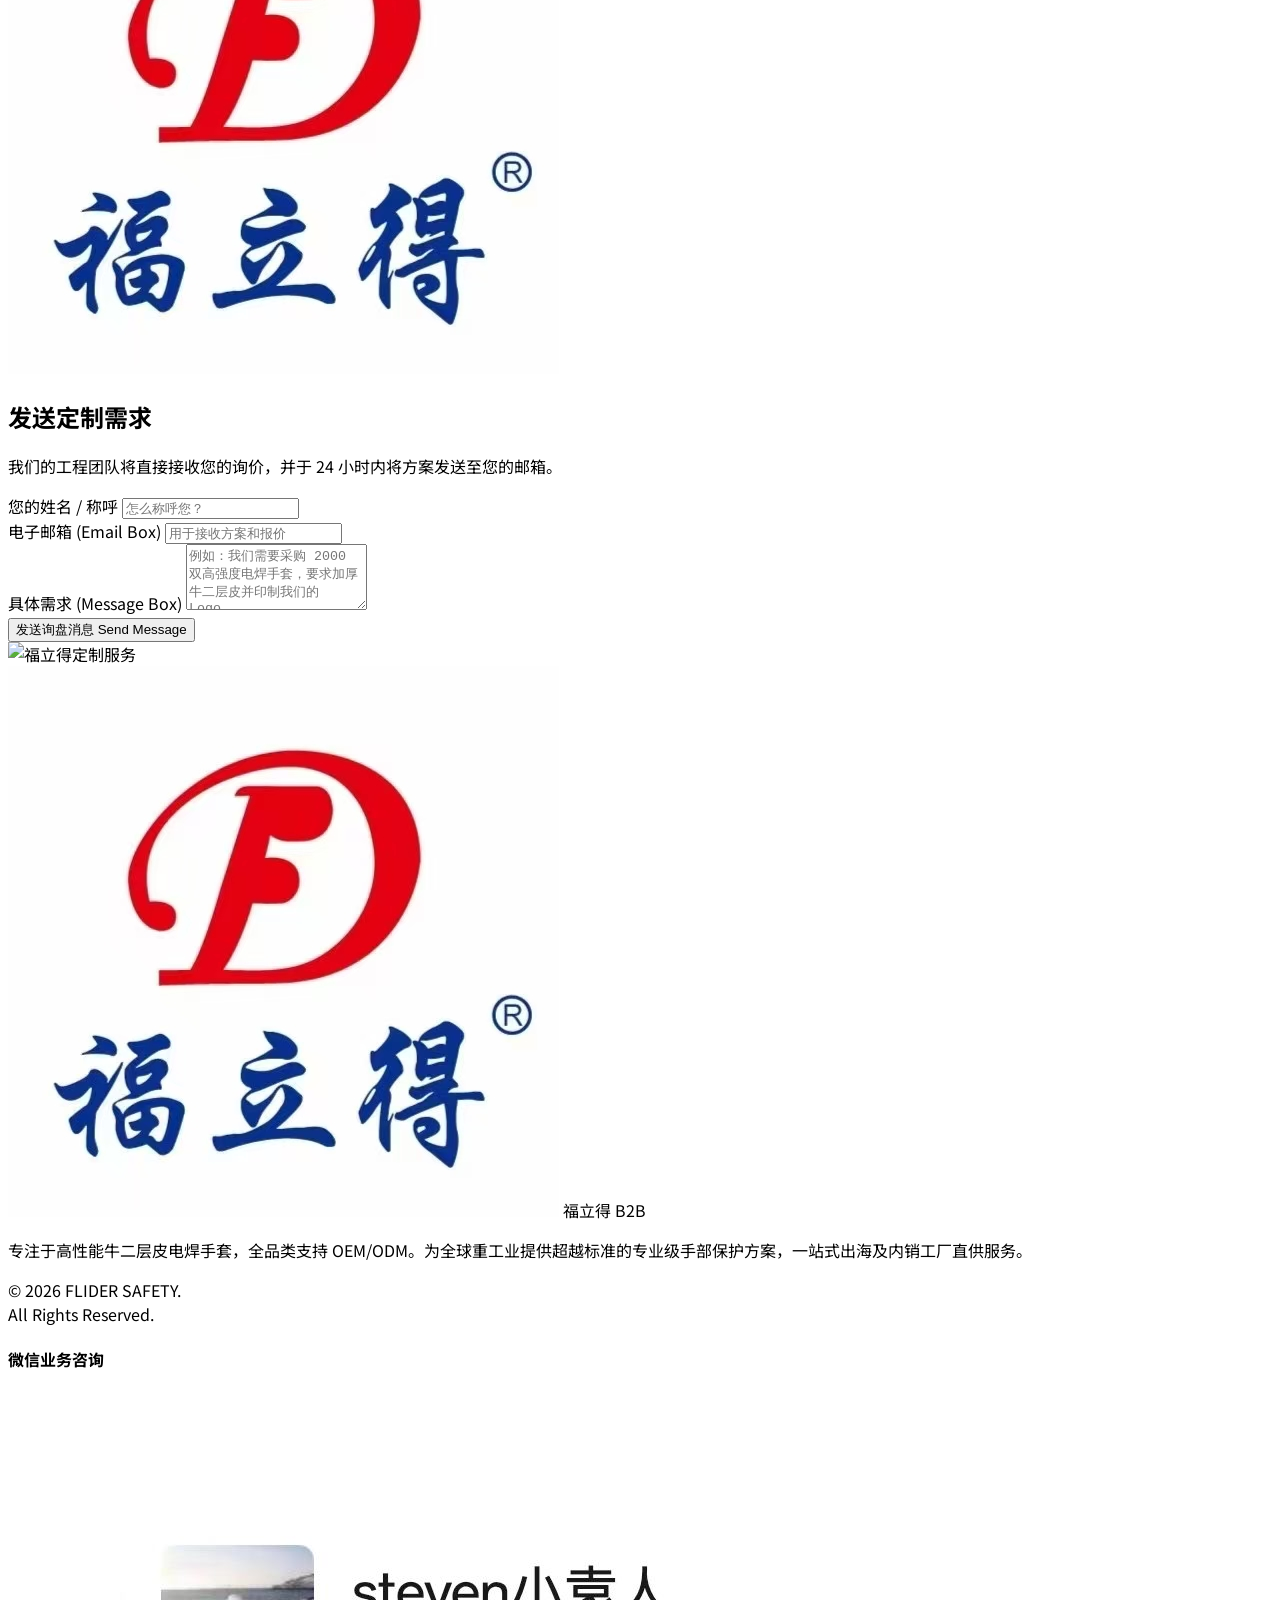
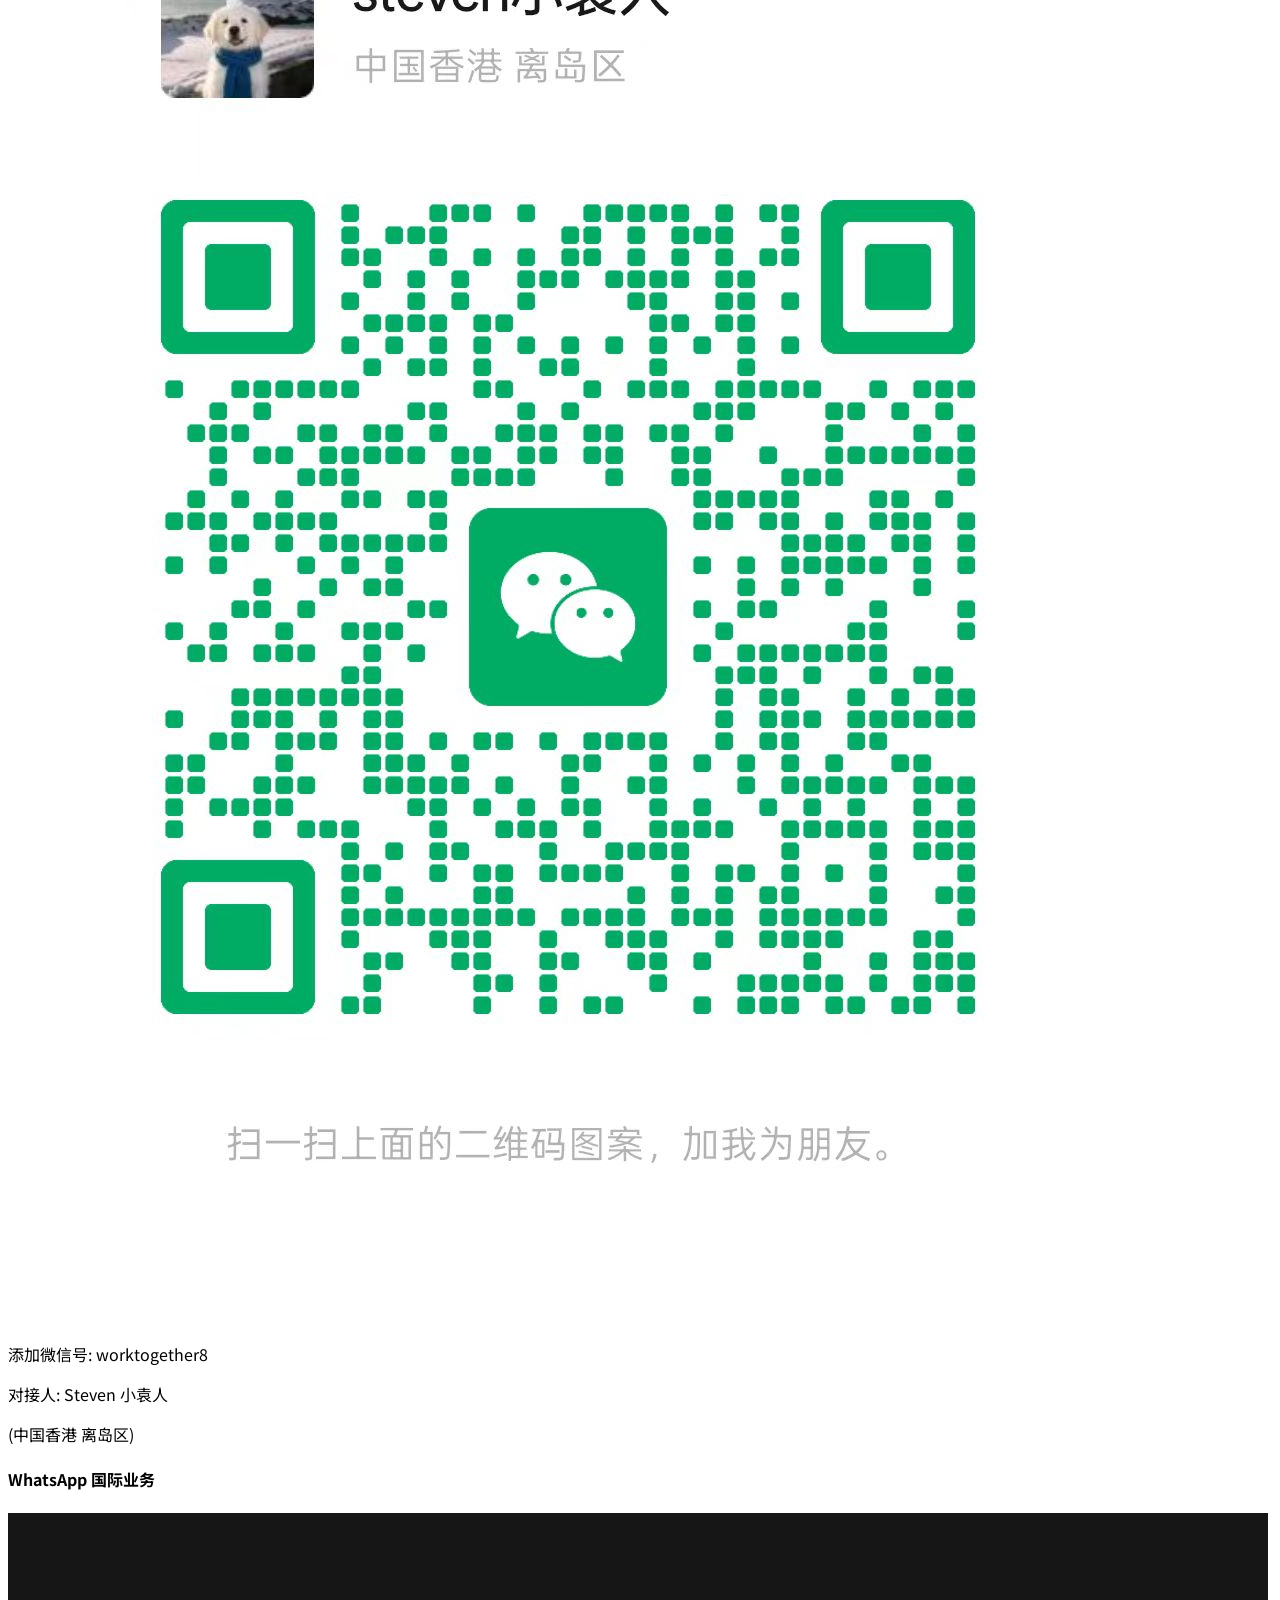
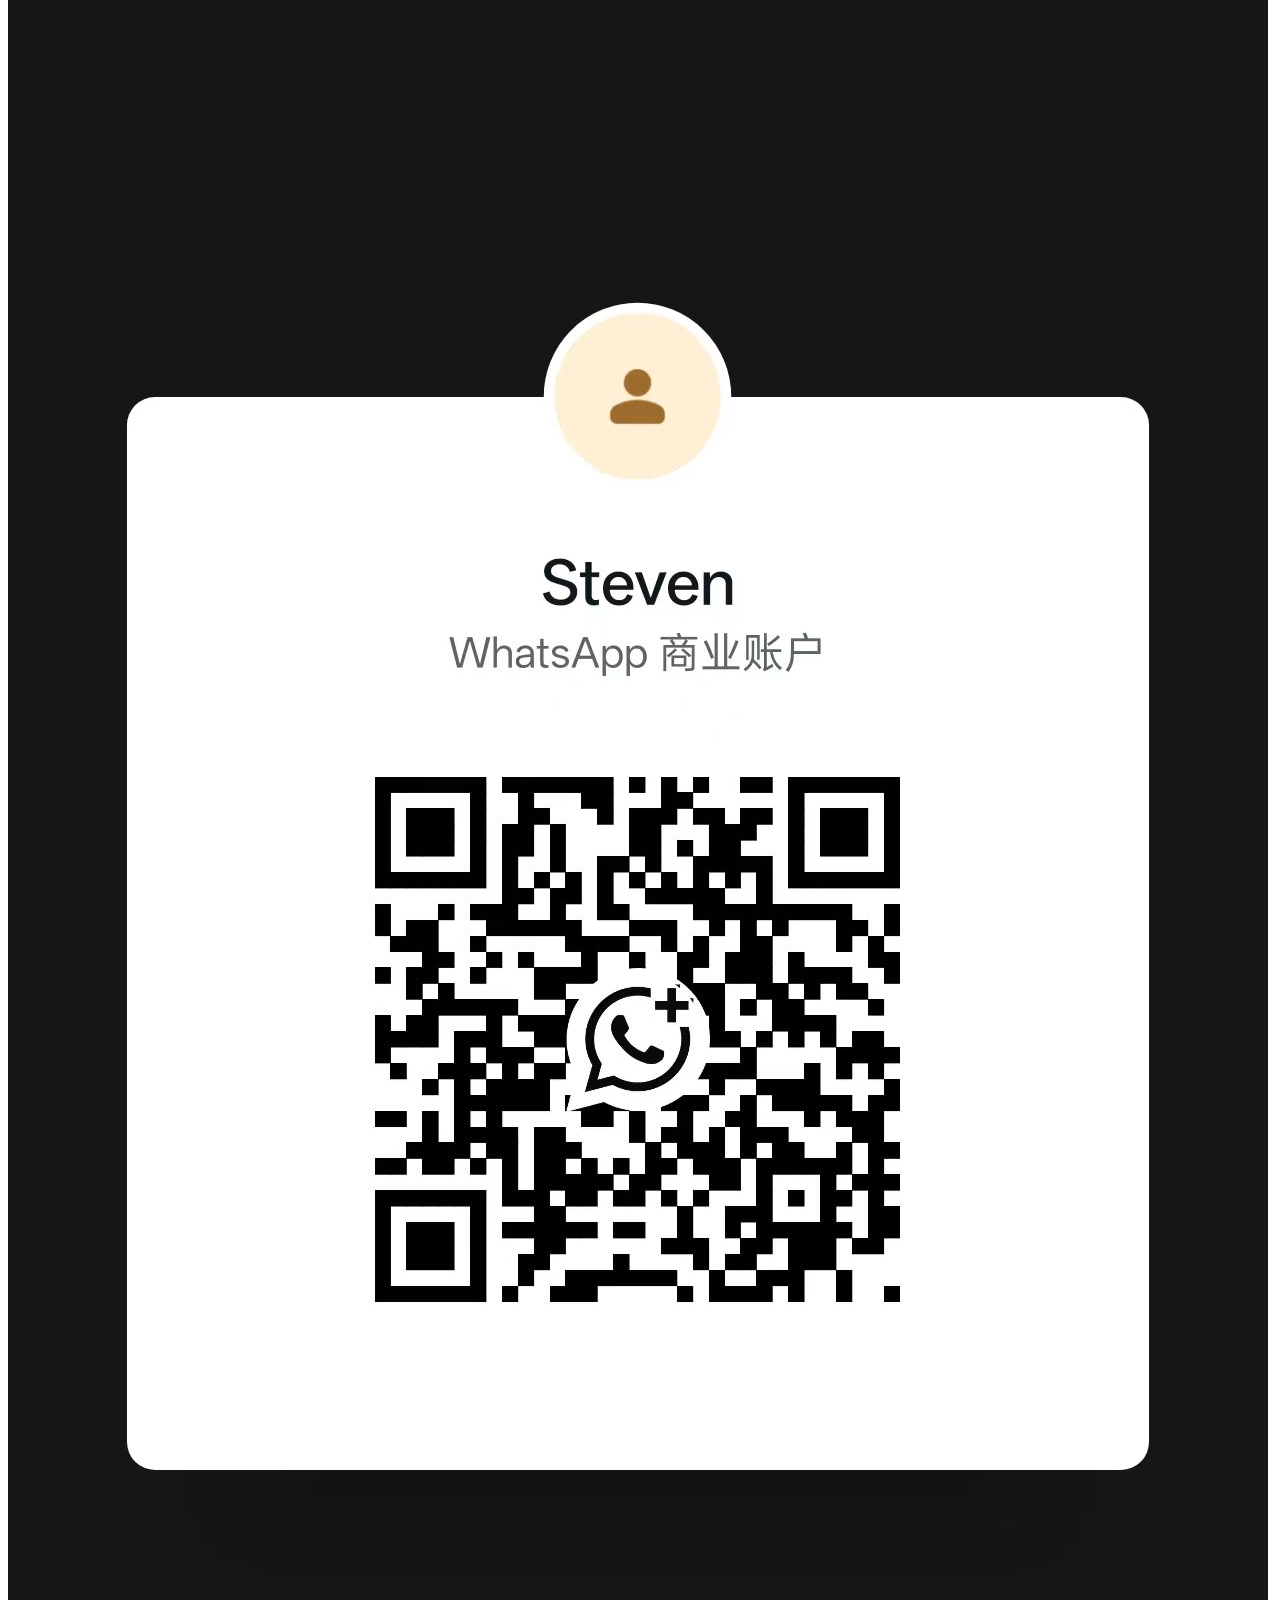
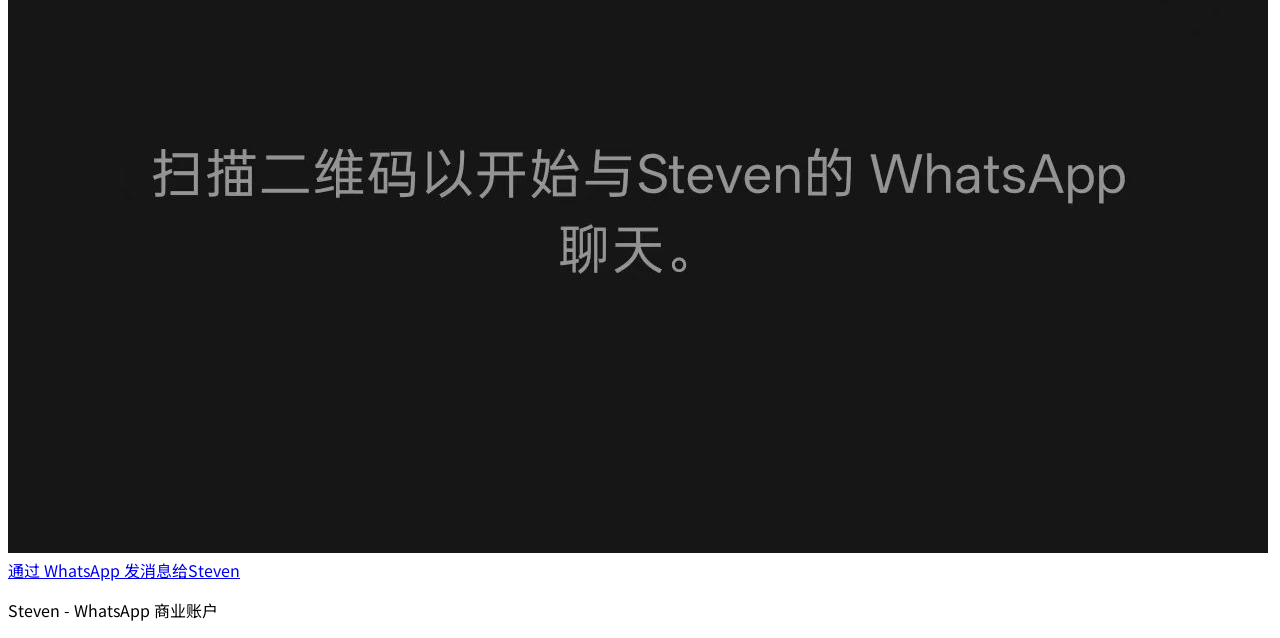
==== commit 2ed0f9af: "updated wechat and whatsapp qr code" ====
--- a/index.html
+++ b/index.html
@@ -613,7 +613,7 @@
                             <i data-lucide="message-circle" class="w-5 h-5 text-green-500"></i> 微信业务咨询
                         </h4>
                         <div class="bg-white p-2 rounded-lg inline-block mb-4 shadow-lg">
-                            <img src="9659.png" alt="WeChat QR Code" class="w-32 h-32 object-contain" />
+                            <img src="wechat.jpg" alt="WeChat QR Code" class="w-32 h-32 object-contain" />
                         </div>
                         <div class="text-center md:text-left">
                             <p class="text-sm font-bold text-slate-300">添加微信号: <span class="text-green-400 select-all font-black text-lg tracking-wider block mt-1">worktogether8</span></p>
@@ -628,7 +628,7 @@
                             <i data-lucide="phone" class="w-5 h-5 text-green-400"></i> WhatsApp 国际业务
                         </h4>
                         <div class="bg-white p-2 rounded-lg inline-block mb-4 shadow-lg">
-                            <img src="shared_qr_code.png" alt="WhatsApp QR Code" class="w-32 h-32 object-contain" />
+                            <img src="whatsapp.jpg" alt="WhatsApp QR Code" class="w-32 h-32 object-contain" />
                         </div>
                         
                         <a href="https://wa.me/message/JF3NK3JK3BGUG1" target="_blank" class="w-full text-center text-sm font-black text-white bg-green-600 hover:bg-green-500 shadow-lg shadow-green-900/50 transition-all px-4 py-3 rounded-lg flex items-center justify-center gap-2">
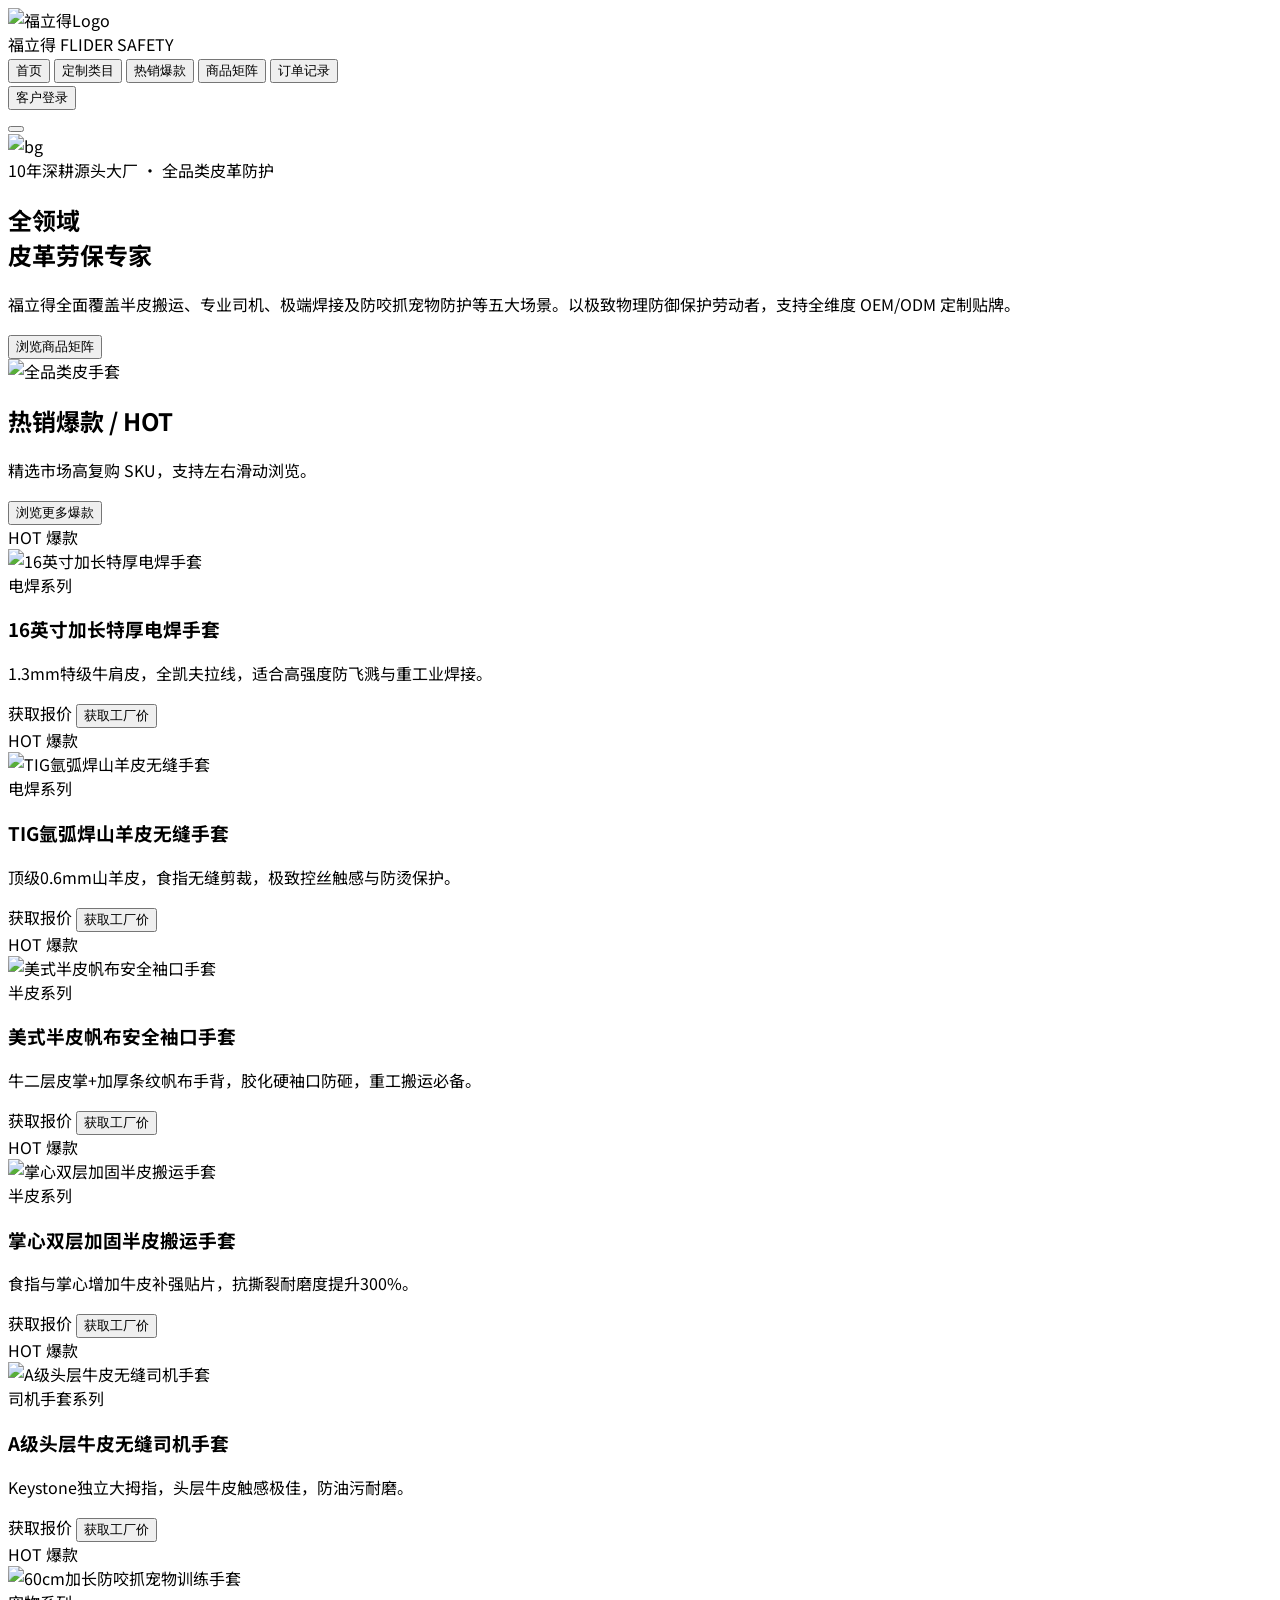
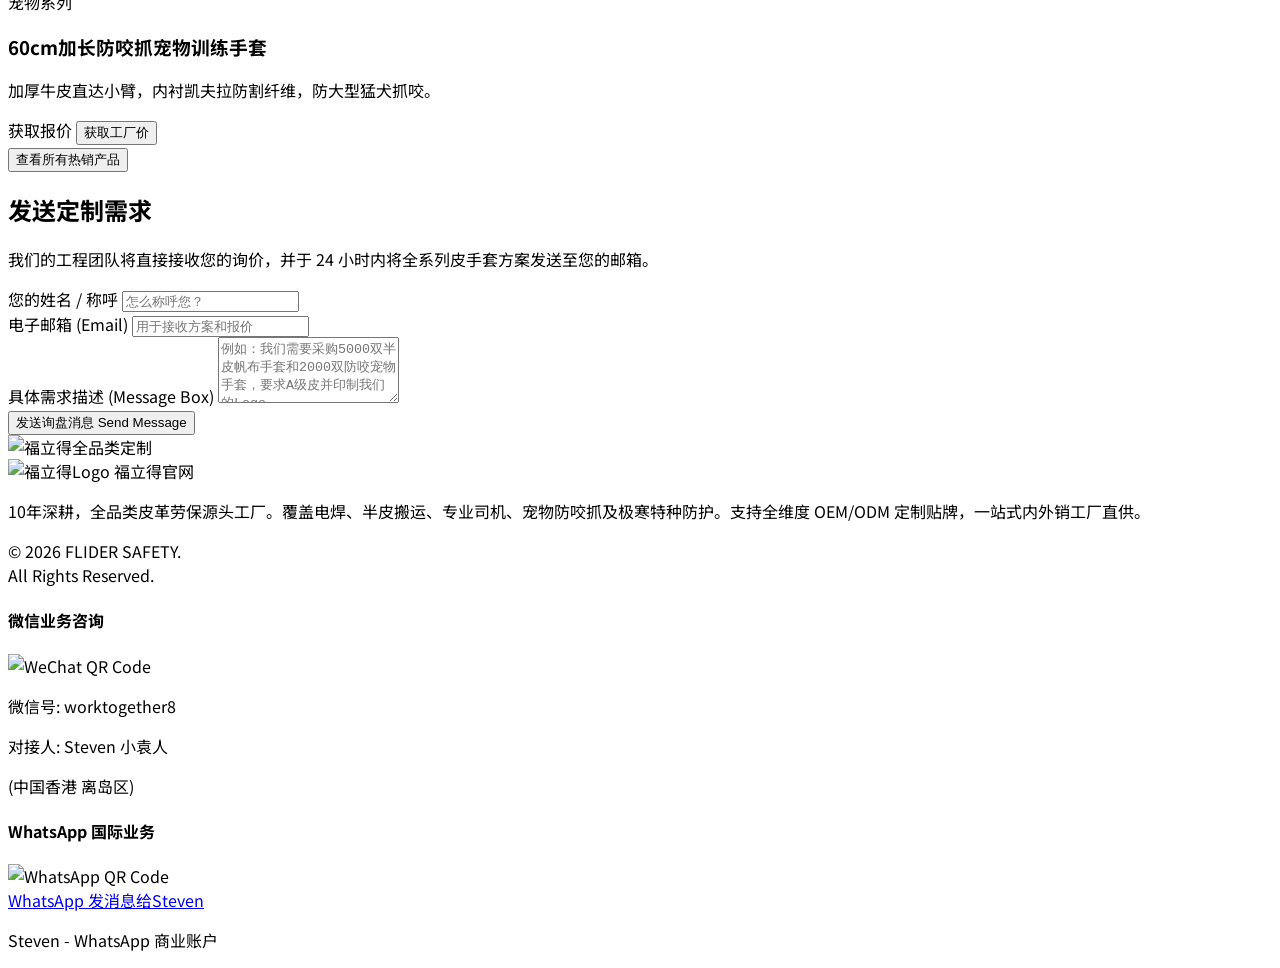
==== commit 01e70536: "added a hotselling section on home page, modify our web product stance to all leather safwty gloves." ====
--- a/index.html
+++ b/index.html
@@ -3,7 +3,7 @@
 <head>
     <meta charset="UTF-8">
     <meta name="viewport" content="width=device-width, initial-scale=1.0">
-    <title>福立得 B2B | 专属订货系统</title>
+    <title>福立得 | 皮革劳保全品类定制</title>
     <!-- 引入 Tailwind CSS CDN -->
     <script src="https://cdn.tailwindcss.com"></script>
     <!-- 引入 Lucide Icons CDN -->
@@ -17,6 +17,27 @@
             -webkit-box-orient: vertical;  
             overflow: hidden;
         }
+        /* 自定义精美横向滚动条 */
+        .custom-scrollbar::-webkit-scrollbar {
+            height: 10px;
+        }
+        .custom-scrollbar::-webkit-scrollbar-track {
+            background: #f1f5f9;
+            border-radius: 8px;
+            box-shadow: inset 0 0 5px rgba(0,0,0,0.05);
+        }
+        .custom-scrollbar::-webkit-scrollbar-thumb {
+            background: #991b1b; /* 福立得红 */
+            border-radius: 8px;
+        }
+        .custom-scrollbar::-webkit-scrollbar-thumb:hover {
+            background: #7f1d1d;
+        }
+        .custom-scrollbar {
+            scrollbar-width: thin;
+            scrollbar-color: #991b1b #f1f5f9;
+            scroll-behavior: smooth;
+        }
     </style>
 </head>
 <body class="bg-slate-50 text-slate-900 selection:bg-red-800 selection:text-white">
@@ -26,41 +47,44 @@
 
     <script>
         // ==========================================
-        // 1. 模拟数据 (Mock Data) - 已全面替换为真实高清工业图
+        // 1. 模拟数据 (Mock Data) - 全面覆盖五大系列
         // ==========================================
         const MOCK_PRODUCTS = [
-            // 1. 高强度电焊防护
-            { id: 1, name: "16英寸加长特厚电焊手套", category: "高强度电焊防护", isHot: true, price: "B2B询价", desc: "1.3mm特级牛肩皮，全凯夫拉线，适合高强度防飞溅。", img: "https://images.unsplash.com/photo-1504917595217-d4dc5ebe6122?auto=format&fit=crop&q=80&w=800" },
-            { id: 7, name: "全内里隔热牛二层短焊手套", category: "高强度电焊防护", isHot: false, price: "B2B询价", desc: "复合阻燃抓绒内胆，虎口皮条补强，轻量化焊接首选。", img: "https://images.unsplash.com/photo-1590674852885-ec397750335e?auto=format&fit=crop&q=80&w=800" },
-            { id: 8, name: "18英寸极端飞溅护臂焊工手套", category: "高强度电焊防护", isHot: true, price: "定制产品", desc: "超长护臂设计，专为重钢结构及造船仰焊开发。", img: "https://images.unsplash.com/photo-1504328345606-18bbc8c9d7d1?auto=format&fit=crop&q=80&w=800" },
-
-            // 2. 重工业耐磨搬运
-            { id: 2, name: "掌心加固双层耐磨手套", category: "重工业耐磨搬运", isHot: true, price: "B2B询价", desc: "拇指及掌心双层牛皮加固，矿场/钢厂搬运首选。", img: "https://images.unsplash.com/photo-1581092160562-40aa08e78837?auto=format&fit=crop&q=80&w=800" },
-            { id: 9, name: "TPR防砸减震耐磨手套", category: "重工业耐磨搬运", isHot: true, price: "B2B询价", desc: "手背复合TPR橡胶防撞模块，掌心玻纤防割内衬。", img: "https://images.unsplash.com/photo-1581092580497-e0d23cbdf1dc?auto=format&fit=crop&q=80&w=800" },
-            { id: 10, name: "美式全牛皮无缝短款劳保手套", category: "重工业耐磨搬运", isHot: false, price: "B2B询价", desc: "Wing Thumb 人体工学设计，安全硬袖口，抓握更灵活。", img: "https://images.unsplash.com/photo-1621905252507-b35492cc74b4?auto=format&fit=crop&q=80&w=800" },
-
-            // 3. 极端环境特种手套
-            { id: 4, name: "铝箔隔热抗辐射电焊手套", category: "极端环境特种手套", isHot: true, price: "定制产品", desc: "手背复合铝箔，掌心特级耐高温皮，针对1000℃炼钢炉前作业。", img: "https://images.unsplash.com/photo-1516937941344-00b4e0337589?auto=format&fit=crop&q=80&w=800" },
-            { id: 5, name: "复合绒里极寒保暖皮手套", category: "极端环境特种手套", isHot: false, price: "B2B询价", desc: "加厚3M Thinsulate™内胆，防风耐磨，适合极寒户外施工。", img: "https://images.unsplash.com/photo-1616422285623-aa30eb0ecb32?auto=format&fit=crop&q=80&w=800" },
-            { id: 11, name: "重油污防化浸渍牛皮手套", category: "极端环境特种手套", isHot: false, price: "B2B询价", desc: "皮料深度防水防油涂层浸渍，专为石化平台及海上钻井定制。", img: "https://images.unsplash.com/photo-1582213782179-e0d53f98f2ca?auto=format&fit=crop&q=80&w=800" },
-
-            // 4. 轻量级精密操作
-            { id: 6, name: "精细操作A级头层牛皮手套", category: "轻量级精密操作", isHot: false, price: "B2B询价", desc: "A级头层皮，触感真实，无内里设计，适合汽车零配件精细装配。", img: "https://images.unsplash.com/photo-1513836279014-a89f7a76ae86?auto=format&fit=crop&q=80&w=800" },
-            { id: 12, name: "TIG氩弧焊山羊皮无缝手套", category: "轻量级精密操作", isHot: true, price: "B2B询价", desc: "顶级出口0.6mm山羊皮，食指无接缝，极致控丝触感。", img: "https://images.unsplash.com/photo-1611116238612-421712a233b4?auto=format&fit=crop&q=80&w=800" },
-            { id: 13, name: "弹力收口精密仪器调校手套", category: "轻量级精密操作", isHot: false, price: "B2B询价", desc: "鹿皮材质，腕部魔术贴锁定系统，防微尘落入。", img: "https://images.unsplash.com/photo-1584483756303-346d5c3175c0?auto=format&fit=crop&q=80&w=800" }
+            // 1. 电焊系列
+            { id: 1, name: "16英寸加长特厚电焊手套", category: "电焊系列", isHot: true, price: "获取报价", desc: "1.3mm特级牛肩皮，全凯夫拉线，适合高强度防飞溅与重工业焊接。", img: "https://images.unsplash.com/photo-1504917595217-d4dc5ebe6122?auto=format&fit=crop&q=80&w=800" },
+            { id: 2, name: "TIG氩弧焊山羊皮无缝手套", category: "电焊系列", isHot: true, price: "获取报价", desc: "顶级0.6mm山羊皮，食指无缝剪裁，极致控丝触感与防烫保护。", img: "https://images.unsplash.com/photo-1611116238612-421712a233b4?auto=format&fit=crop&q=80&w=800" },
+            { id: 3, name: "全内里隔热牛二层短焊手套", category: "电焊系列", isHot: false, price: "获取报价", desc: "复合阻燃抓绒内胆，虎口皮条补强，轻量化电焊与切割首选。", img: "https://images.unsplash.com/photo-1590674852885-ec397750335e?auto=format&fit=crop&q=80&w=800" },
+
+            // 2. 半皮系列
+            { id: 4, name: "美式半皮帆布安全袖口手套", category: "半皮系列", isHot: true, price: "获取报价", desc: "牛二层皮掌+加厚条纹帆布手背，胶化硬袖口防砸，重工搬运必备。", img: "https://images.unsplash.com/photo-1581092160562-40aa08e78837?auto=format&fit=crop&q=80&w=800" },
+            { id: 5, name: "掌心双层加固半皮搬运手套", category: "半皮系列", isHot: true, price: "获取报价", desc: "食指与掌心增加牛皮补强贴片，抗撕裂耐磨度提升300%。", img: "https://images.unsplash.com/photo-1581092580497-e0d23cbdf1dc?auto=format&fit=crop&q=80&w=800" },
+            { id: 6, name: "全掌半皮罗纹收口劳保手套", category: "半皮系列", isHot: false, price: "获取报价", desc: "高弹力针织罗纹袖口，防尘防杂物掉落，适合农林与建筑作业。", img: "https://images.unsplash.com/photo-1542152643-d9d300eb0193?auto=format&fit=crop&q=80&w=800" },
+
+            // 3. 司机手套系列 (Driver Gloves)
+            { id: 7, name: "A级头层牛皮无缝司机手套", category: "司机手套系列", isHot: true, price: "获取报价", desc: "Keystone独立大拇指，头层牛皮触感极佳，防油污耐磨。", img: "https://images.unsplash.com/photo-1513836279014-a89f7a76ae86?auto=format&fit=crop&q=80&w=800" },
+            { id: 8, name: "高透气猪头层物流驾驶手套", category: "司机手套系列", isHot: false, price: "获取报价", desc: "猪皮天然毛孔散热，手背松紧带收口，长途货运及叉车首选。", img: "https://images.unsplash.com/photo-1621905252507-b35492cc74b4?auto=format&fit=crop&q=80&w=800" },
+            
+            // 4. 宠物系列
+            { id: 9, name: "60cm加长防咬抓宠物训练手套", category: "宠物系列", isHot: true, price: "获取报价", desc: "加厚牛皮直达小臂，内衬凯夫拉防割纤维，防大型猛犬抓咬。", img: "https://images.unsplash.com/photo-1583337130417-3346a1be7dee?auto=format&fit=crop&q=80&w=800" },
+            { id: 10, name: "猫咪洗护专用柔韧防抓手套", category: "宠物系列", isHot: false, price: "获取报价", desc: "鹿皮或羊皮复合高密度海绵层，兼顾操作灵活性与防刺破能力。", img: "https://images.unsplash.com/photo-1514888286974-6c03e2ca1dba?auto=format&fit=crop&q=80&w=800" },
+
+            // 5. 极端特种系列
+            { id: 11, name: "TPR防砸减震石油钻井手套", category: "极端特种系列", isHot: true, price: "获取报价", desc: "手背热塑性橡胶减震，掌心玻纤防割，应对极端重机械碰撞。", img: "https://images.unsplash.com/photo-1504328345606-18bbc8c9d7d1?auto=format&fit=crop&q=80&w=800" },
+            { id: 12, name: "零下30度极寒冷库保暖手套", category: "极端特种系列", isHot: false, price: "获取报价", desc: "内置3M Thinsulate™ 保暖棉，防水防油，极寒户外施工必备。", img: "https://images.unsplash.com/photo-1616422285623-aa30eb0ecb32?auto=format&fit=crop&q=80&w=800" }
         ];
 
         const MOCK_CATEGORIES = [
-            { name: "高强度电焊防护", icon: "flame", desc: "EN407 4级热防护，抗熔融飞溅" },
-            { name: "重工业耐磨搬运", icon: "package", desc: "特级厚牛皮，掌心双层加固技术" },
-            { name: "极端环境特种手套", icon: "shield-check", desc: "防化、超高温、极寒保暖等特种定制" },
-            { name: "轻量级精密操作", icon: "list-ordered", desc: "头层皮/羊皮，高灵敏度防油作业" }
+            { name: "电焊系列", icon: "flame", desc: "抗熔融飞溅与辐射热，涵盖电弧焊及高精密TIG氩弧焊" },
+            { name: "半皮系列", icon: "briefcase", desc: "帆布拼接牛皮，安全硬袖口防砸，高性价比搬运首选" },
+            { name: "司机手套系列", icon: "car", desc: "头层牛/猪皮，Keystone拇指设计，极佳触感与防油污" },
+            { name: "宠物系列", icon: "shield-plus", desc: "加厚加长直达手臂，防猫狗抓咬，宠物医疗训练防护" },
+            { name: "极端特种系列", icon: "zap", desc: "TPR防撞防割、极寒保暖、防重油化浸渍等深度定制" }
         ];
 
         const MOCK_ORDERS = [
             { id: "FLD-260417-001", product: "16英寸加长特厚电焊手套", quantity: "5,000 双", date: "2026-04-10", status: "生产中", statusColor: "text-blue-600", icon: "clock" },
-            { id: "FLD-260322-089", product: "掌心加固双层耐磨手套", quantity: "12,000 双", date: "2026-03-22", status: "已发货 (海上)", statusColor: "text-orange-500", icon: "truck" },
-            { id: "FLD-260115-024", product: "定制Logo款牛皮手套", quantity: "2,000 双", date: "2026-01-15", status: "已交付", statusColor: "text-green-600", icon: "check-circle" }
+            { id: "FLD-260322-089", product: "60cm加长防咬宠物手套", quantity: "15,000 双", date: "2026-03-22", status: "已发货 (海上)", statusColor: "text-orange-500", icon: "truck" },
+            { id: "FLD-260115-024", product: "美式半皮帆布安全袖口手套", quantity: "8,000 双", date: "2026-01-15", status: "已交付", statusColor: "text-green-600", icon: "check-circle" }
         ];
 
         // ==========================================
@@ -73,6 +97,8 @@
             showLoginModal: false,
             loginMethod: 'wechat'
         };
+
+        let autoScrollInterval; // 用于爆款专区的轮播
 
         // ==========================================
         // 3. 业务逻辑函数 (Actions)
@@ -114,13 +140,60 @@
 
         function imgError(img) {
             img.onerror = null;
-            img.src = '福立得标志.jpg';
-        }
-
-        // ==========================================
-        // 4. 视图渲染函数 (Views)
-        // ==========================================
-        
+            img.src = 'https://via.placeholder.com/600x400?text=FLIDER+GLOVES';
+        }
+
+        // ==========================================
+        // 4. 爆款专区自动滚动逻辑 (Auto Scroll)
+        // ==========================================
+        function initAutoScroll() {
+            clearInterval(autoScrollInterval);
+            const container = document.getElementById('hot-scroll-container');
+            if (!container) return;
+
+            autoScrollInterval = setInterval(() => {
+                // 如果鼠标悬停在容器上，暂停滚动
+                if(container.matches(':hover') || container.matches(':active')) return;
+
+                // 找到内部第一张卡片的宽度来计算滚动距离 (卡片宽度 + gap)
+                const firstCard = container.querySelector('div');
+                if(!firstCard) return;
+                
+                const cardWidth = firstCard.offsetWidth + 24; 
+                let nextScroll = container.scrollLeft + cardWidth;
+                
+                // 如果已经滑到底部附近，则复位到起点
+                if (nextScroll >= container.scrollWidth - container.clientWidth + 10) {
+                    container.scrollTo({ left: 0, behavior: 'smooth' });
+                } else {
+                    container.scrollTo({ left: nextScroll, behavior: 'smooth' });
+                }
+            }, 3000); // 每 3 秒滚动一次
+        }
+
+        // ==========================================
+        // 5. 共享组件渲染 (Components)
+        // ==========================================
+        function renderProductCard(p) {
+            return `
+                <div class="bg-white border border-slate-200 overflow-hidden group hover:shadow-2xl transition duration-300 flex flex-col rounded-xl relative h-full">
+                    <div class="relative h-64 overflow-hidden bg-slate-100 shrink-0">
+                        ${p.isHot ? '<div class="absolute top-4 right-4 bg-red-600 text-white text-xs font-black px-3 py-1 z-10 shadow-md rounded-full tracking-widest">HOT 爆款</div>' : ''}
+                        <img src="${p.img}" onerror="imgError(this)" alt="${p.name}" class="w-full h-full object-cover grayscale group-hover:grayscale-0 transition duration-700 hover:scale-110" />
+                    </div>
+                    <div class="p-6 flex-1 flex flex-col">
+                        <span class="text-xs font-bold text-red-800 tracking-widest uppercase mb-2">${p.category}</span>
+                        <h3 class="text-xl font-black text-slate-900 mb-3 leading-tight">${p.name}</h3>
+                        <p class="text-slate-500 text-sm mb-6 line-clamp-2 leading-relaxed">${p.desc}</p>
+                        <div class="mt-auto pt-4 border-t border-slate-100 flex justify-between items-center">
+                            <span class="font-black text-lg text-slate-800">${p.price}</span>
+                            <button onclick="toggleLoginModal(true)" class="bg-slate-900 text-white px-5 py-2 text-sm font-bold rounded hover:bg-red-800 transition shadow-md whitespace-nowrap">获取工厂价</button>
+                        </div>
+                    </div>
+                </div>
+            `;
+        }
+
         function renderNavbar() {
             return `
             <nav class="fixed w-full z-50 bg-white border-b-4 border-red-800 shadow-md">
@@ -130,15 +203,15 @@
                             <img src="WhatsApp Image 2026-04-16 at 16.10.54.jpeg" onerror="imgError(this)" alt="福立得Logo" class="h-12 w-12 object-cover rounded border border-red-800 p-0.5" />
                             <div class="flex flex-col">
                                 <span class="text-2xl font-black tracking-tighter text-slate-900 leading-none">福立得</span>
-                                <span class="text-[0.65rem] font-bold tracking-widest text-red-800 uppercase">FLIDER B2B</span>
+                                <span class="text-[0.65rem] font-bold tracking-widest text-red-800 uppercase">FLIDER SAFETY</span>
                             </div>
                         </div>
 
                         <div class="hidden lg:flex items-center space-x-8 font-black text-sm tracking-widest text-slate-700">
                             <button onclick="navigate('home')" class="hover:text-red-800 ${state.currentView === 'home' ? 'text-red-800 border-b-2 border-red-800' : ''}">首页</button>
-                            <button onclick="navigate('categories')" class="hover:text-red-800 ${state.currentView === 'categories' ? 'text-red-800 border-b-2 border-red-800' : ''}">产品分类</button>
-                            <button onclick="navigate('hot')" class="hover:text-red-800 ${state.currentView === 'hot' ? 'text-red-800 border-b-2 border-red-800' : ''}">热销商品</button>
-                            <button onclick="navigate('all')" class="hover:text-red-800 ${state.currentView === 'all' ? 'text-red-800 border-b-2 border-red-800' : ''}">全部商品</button>
+                            <button onclick="navigate('categories')" class="hover:text-red-800 ${state.currentView === 'categories' ? 'text-red-800 border-b-2 border-red-800' : ''}">定制类目</button>
+                            <button onclick="navigate('hot')" class="hover:text-red-800 ${state.currentView === 'hot' ? 'text-red-800 border-b-2 border-red-800' : ''}">热销爆款</button>
+                            <button onclick="navigate('all')" class="hover:text-red-800 ${state.currentView === 'all' ? 'text-red-800 border-b-2 border-red-800' : ''}">商品矩阵</button>
                             <button onclick="navigate('orders')" class="hover:text-red-800 ${state.currentView === 'orders' ? 'text-red-800 border-b-2 border-red-800' : ''}">订单记录</button>
                         </div>
 
@@ -146,11 +219,11 @@
                             ${state.isLoggedIn ? `
                                 <div class="flex items-center gap-2 text-slate-800 font-bold bg-slate-100 px-4 py-2 rounded-full cursor-pointer hover:bg-slate-200 transition" onclick="navigate('orders')">
                                     <i data-lucide="user" class="w-5 h-5 text-red-800"></i>
-                                    <span>采购商 8099</span>
+                                    <span>客户 8099</span>
                                 </div>
                             ` : `
-                                <button onclick="toggleLoginModal(true)" class="flex items-center gap-2 bg-red-800 text-white px-6 py-2 rounded font-bold hover:bg-red-900 transition">
-                                    <i data-lucide="log-in" class="w-4 h-4"></i> B2B 登录
+                                <button onclick="toggleLoginModal(true)" class="flex items-center gap-2 bg-red-800 text-white px-6 py-2 rounded font-bold hover:bg-red-900 transition shadow-lg shadow-red-900/20">
+                                    <i data-lucide="log-in" class="w-4 h-4"></i> 客户登录
                                 </button>
                             `}
                         </div>
@@ -166,15 +239,15 @@
                 ${state.isMenuOpen ? `
                     <div class="lg:hidden bg-white border-t border-slate-200 shadow-xl absolute w-full z-40">
                         <div class="flex flex-col p-4 space-y-4 font-bold text-slate-700">
-                            <button onclick="navigate('home')" class="text-left py-2">首页</button>
-                            <button onclick="navigate('categories')" class="text-left py-2">产品分类</button>
-                            <button onclick="navigate('hot')" class="text-left py-2">热销商品</button>
-                            <button onclick="navigate('all')" class="text-left py-2">全部商品</button>
-                            <button onclick="navigate('orders')" class="text-left py-2 text-red-800">订单记录</button>
+                            <button onclick="navigate('home')" class="text-left py-2 hover:text-red-800">首页</button>
+                            <button onclick="navigate('categories')" class="text-left py-2 hover:text-red-800">定制类目</button>
+                            <button onclick="navigate('hot')" class="text-left py-2 hover:text-red-800">热销爆款</button>
+                            <button onclick="navigate('all')" class="text-left py-2 hover:text-red-800">商品矩阵</button>
+                            <button onclick="navigate('orders')" class="text-left py-2 hover:text-red-800">订单记录</button>
                             <hr />
                             ${state.isLoggedIn ? `
                                 <div class="flex items-center gap-2 text-red-800 py-2" onclick="navigate('orders')">
-                                    <i data-lucide="user" class="w-5 h-5"></i> 采购商 8099
+                                    <i data-lucide="user" class="w-5 h-5"></i> 客户 8099
                                 </div>
                             ` : `
                                 <button onclick="toggleLoginModal(true)" class="flex items-center justify-center gap-2 bg-red-800 text-white w-full py-3 rounded">
@@ -192,15 +265,15 @@
             if (!state.showLoginModal) return '';
             return `
             <div class="fixed inset-0 bg-slate-900/80 z-[100] flex items-center justify-center backdrop-blur-sm p-4">
-                <div class="bg-white max-w-md w-full rounded-xl shadow-2xl overflow-hidden relative">
-                    <button onclick="toggleLoginModal(false)" class="absolute right-4 top-4 text-slate-400 hover:text-slate-800">
+                <div class="bg-white max-w-md w-full rounded-xl shadow-2xl overflow-hidden relative animate-in zoom-in-95 duration-200">
+                    <button onclick="toggleLoginModal(false)" class="absolute right-4 top-4 text-slate-400 hover:text-slate-800 transition">
                         <i data-lucide="x" class="w-6 h-6"></i>
                     </button>
                     
                     <div class="p-8">
                         <div class="text-center mb-8">
                             <h2 class="text-3xl font-black text-slate-900">欢迎回来</h2>
-                            <p class="text-slate-500 mt-2 font-bold">福立得 B2B 客户专属订货系统</p>
+                            <p class="text-slate-500 mt-2 font-bold">福立得客户专属系统</p>
                         </div>
 
                         <div class="flex mb-6 border-b-2 border-slate-100">
@@ -214,11 +287,11 @@
 
                         ${state.loginMethod === 'wechat' ? `
                             <div class="flex flex-col items-center py-6">
-                                <div class="w-48 h-48 bg-slate-100 rounded-lg flex items-center justify-center mb-4 border border-slate-200">
-                                    <i data-lucide="qr-code" class="w-32 h-32 text-slate-800"></i>
-                                </div>
-                                <p class="text-sm text-slate-500 mb-6 text-center">请使用微信扫一扫<br/>直接登录/注册福立得 B2B 系统</p>
-                                <button onclick="handleLogin()" class="bg-green-600 text-white w-full py-3 rounded font-bold hover:bg-green-700 transition">
+                                <div class="w-48 h-48 bg-slate-100 rounded-lg flex items-center justify-center mb-4 border border-slate-200 p-2">
+                                    <img src="9659.png" alt="WeChat QR" class="w-full h-full object-contain" />
+                                </div>
+                                <p class="text-sm text-slate-500 mb-6 text-center">请使用微信扫一扫<br/>直接登录/注册福立得系统</p>
+                                <button onclick="handleLogin()" class="bg-green-600 text-white w-full py-3 rounded font-bold hover:bg-green-700 transition shadow-lg">
                                     (演示) 点击模拟扫码成功
                                 </button>
                             </div>
@@ -232,39 +305,74 @@
                                     <label class="block text-sm font-bold text-slate-700 mb-1">密码</label>
                                     <input type="password" required class="w-full border border-slate-300 rounded px-4 py-3 focus:outline-none focus:border-red-800" placeholder="••••••••" />
                                 </div>
-                                <button type="submit" class="bg-red-800 text-white w-full py-3 mt-4 rounded font-bold hover:bg-red-900 transition">
+                                <button type="submit" class="bg-red-800 text-white w-full py-3 mt-4 rounded font-bold hover:bg-red-900 transition shadow-lg">
                                     登 录
                                 </button>
                             </form>
                         `}
                     </div>
                     <div class="bg-slate-50 p-4 text-center text-xs text-slate-500 border-t border-slate-100">
-                        仅限福立得认证企业客户及代理商登录
+                        仅限福立得认证客户登录
                     </div>
                 </div>
             </div>
             `;
         }
 
+        // ==========================================
+        // 6. 视图渲染页面 (Page Renderers)
+        // ==========================================
         function renderHome() {
+            // 获取前 6 款爆款，并包裹在适配横向滚动的固定宽度容器中
+            let hotProductsHtml = MOCK_PRODUCTS.filter(p => p.isHot).slice(0, 6).map(p => `
+                <div class="min-w-[300px] md:min-w-[360px] h-full shrink-0 snap-start flex flex-col">
+                    ${renderProductCard(p)}
+                </div>
+            `).join('');
+
             return `
             <div class="pt-20">
+                <!-- Hero Section -->
                 <section class="bg-slate-900 text-white py-24 lg:py-32 relative overflow-hidden">
                     <div class="absolute inset-0 opacity-30">
                         <img src="https://images.unsplash.com/photo-1504917595217-d4dc5ebe6122?auto=format&fit=crop&q=80&w=1920" onerror="imgError(this)" alt="bg" class="w-full h-full object-cover" />
                     </div>
                     <div class="max-w-7xl mx-auto px-6 lg:px-10 relative z-10 grid md:grid-cols-2 gap-12 items-center">
                         <div>
-                            <div class="bg-red-800 inline-block px-3 py-1 font-bold text-xs mb-6 transform -skew-x-12">10年深耕 · 极致防护</div>
-                            <h1 class="text-5xl lg:text-7xl font-black leading-tight mb-6">重定义<br/><span class="text-red-500 underline decoration-8 underline-offset-8">皮革防御</span></h1>
-                            <p class="text-slate-300 text-lg mb-8 max-w-md">福立得专注牛二层皮电焊防护，为全球重工业提供超越标准的专业级手部保护方案。支持深度全定制。</p>
-                            <button onclick="navigate('all')" class="bg-red-700 text-white px-8 py-4 font-black hover:bg-red-600 transition flex items-center gap-2 w-fit">
-                                浏览全部商品 <i data-lucide="chevron-right" class="w-5 h-5"></i>
+                            <div class="bg-red-800 inline-block px-3 py-1 font-bold text-xs mb-6 transform -skew-x-12">10年深耕源头大厂 · 全品类皮革防护</div>
+                            <h1 class="text-5xl lg:text-7xl font-black leading-tight mb-6">全领域<br/><span class="text-red-500 underline decoration-8 underline-offset-8">皮革劳保专家</span></h1>
+                            <p class="text-slate-300 text-lg mb-8 max-w-lg leading-relaxed">福立得全面覆盖半皮搬运、专业司机、极端焊接及防咬抓宠物防护等五大场景。以极致物理防御保护劳动者，支持全维度 OEM/ODM 定制贴牌。</p>
+                            <button onclick="navigate('all')" class="bg-red-700 text-white px-8 py-4 font-black hover:bg-red-600 transition flex items-center gap-2 w-fit shadow-lg shadow-red-900/50">
+                                浏览商品矩阵 <i data-lucide="chevron-right" class="w-5 h-5"></i>
                             </button>
                         </div>
-                        <div class="hidden md:block">
-                            <img src="https://images.unsplash.com/photo-1581092160562-40aa08e78837?auto=format&fit=crop&q=80&w=800" onerror="imgError(this)" alt="材料" class="rounded border-8 border-slate-800 shadow-2xl transform rotate-3" />
-                        </div>
+                        <div class="hidden md:block relative">
+                            <img src="https://images.unsplash.com/photo-1581092160562-40aa08e78837?auto=format&fit=crop&q=80&w=800" onerror="imgError(this)" alt="全品类皮手套" class="rounded border-8 border-slate-800 shadow-2xl transform rotate-3 hover:rotate-0 transition duration-500" />
+                        </div>
+                    </div>
+                </section>
+
+                <!-- 首页热销爆款专区 (全屏高度自适应 + 横向滑动版) -->
+                <section class="min-h-[85vh] flex flex-col justify-center py-16 bg-slate-100 border-t border-slate-200 overflow-hidden relative">
+                    <div class="max-w-7xl mx-auto px-6 lg:px-8 w-full flex flex-col h-full">
+                        <div class="flex justify-between items-end mb-8 border-b-2 border-slate-200 pb-4 shrink-0">
+                            <div>
+                                <h2 class="text-4xl font-black text-slate-900 mb-2">热销爆款 <span class="text-red-800 italic">/ HOT</span></h2>
+                                <p class="text-slate-500 font-bold">精选市场高复购 SKU，支持左右滑动浏览。</p>
+                            </div>
+                            <button onclick="navigate('hot')" class="text-red-800 font-bold hover:underline flex items-center gap-2 hidden md:flex shrink-0">
+                                浏览更多爆款 <i data-lucide="arrow-right" class="w-4 h-4"></i>
+                            </button>
+                        </div>
+                        
+                        <!-- 横向滚动容器 -->
+                        <div id="hot-scroll-container" class="flex overflow-x-auto gap-6 pb-6 pt-2 snap-x snap-mandatory custom-scrollbar flex-1 items-stretch">
+                            ${hotProductsHtml}
+                        </div>
+
+                        <button onclick="navigate('hot')" class="w-full text-center mt-6 py-4 bg-white border border-slate-300 text-slate-700 font-bold rounded-lg hover:bg-red-800 hover:text-white hover:border-red-800 transition md:hidden block shrink-0">
+                            查看所有热销产品
+                        </button>
                     </div>
                 </section>
             </div>
@@ -275,146 +383,181 @@
             return `
             <div class="pt-28 pb-20 max-w-7xl mx-auto px-4 sm:px-6 lg:px-8 min-h-screen">
                 <div class="mb-12">
-                    <h1 class="text-4xl font-black text-slate-900 mb-4">产品分类与全能定制系统</h1>
-                    <p class="text-slate-500 font-bold text-lg max-w-3xl">福立得不仅是生产商，更是您的“专属皮革工程部”。基于 10 年真实场景数据，我们为您提供四大核心工况的【全维度定制】，从一张生皮的厚度，到一根防火线的走向，全部由您定义，满足您的 OEM/ODM 贴牌需求。</p>
+                    <h1 class="text-4xl font-black text-slate-900 mb-4">全维度皮革手套定制体系</h1>
+                    <p class="text-slate-500 font-bold text-lg max-w-3xl leading-relaxed">基于 10 年海内外真实出货数据，我们将皮革防护精准划分为【五大核心工况】。从皮料甄选、版型工学剪裁到特种功能叠加，全面满足您的专属定制需求与品牌代工。</p>
                 </div>
 
                 <div class="space-y-8">
-                    <!-- 1. 高强度电焊防护 -->
+                    <!-- 1. 电焊系列 -->
                     <div class="bg-white border-2 border-slate-100 hover:border-red-800 rounded-xl overflow-hidden shadow-sm hover:shadow-xl transition duration-300">
                         <div class="p-8 md:flex gap-8 items-start">
                             <div class="bg-red-50 p-6 rounded-xl md:w-1/4 flex flex-col items-center justify-center text-center shrink-0">
                                 <i data-lucide="flame" class="w-16 h-16 text-red-700 mb-4"></i>
-                                <h3 class="text-2xl font-black text-slate-800">高强度电焊防护</h3>
-                                <span class="mt-2 bg-red-800 text-white text-xs font-bold px-3 py-1 rounded-full tracking-widest uppercase">EN407 4级热防护</span>
+                                <h3 class="text-2xl font-black text-slate-800">电焊系列</h3>
+                                <span class="mt-2 bg-red-800 text-white text-xs font-bold px-3 py-1 rounded-full tracking-widest uppercase">EN407 隔热阻燃</span>
                             </div>
                             <div class="md:w-3/4 mt-6 md:mt-0">
-                                <p class="text-slate-600 font-bold mb-6 text-lg">专为造船、重钢结构等极限飞溅环境设计。抗熔融金属滴落，切断辐射热传导。</p>
+                                <p class="text-slate-600 font-bold mb-6 text-lg">专为电弧焊及高精密TIG氩弧焊设计，切断辐射热传导，抵御极限飞溅。</p>
                                 <div class="grid grid-cols-1 sm:grid-cols-2 gap-4 mb-8">
                                     <div class="bg-slate-50 p-4 rounded-lg">
-                                        <div class="text-xs font-black text-slate-400 mb-1 uppercase tracking-widest">皮料厚度定制</div>
-                                        <div class="text-sm font-bold text-slate-800">1.2mm - 1.5mm 特级牛二层皮 / 肩皮</div>
-                                    </div>
-                                    <div class="bg-slate-50 p-4 rounded-lg">
-                                        <div class="text-xs font-black text-slate-400 mb-1 uppercase tracking-widest">内胆与隔热层定制</div>
-                                        <div class="text-sm font-bold text-slate-800">纯棉吸汗帆布 / 复合阻燃抓绒 / 航空级隔热棉</div>
-                                    </div>
-                                    <div class="bg-slate-50 p-4 rounded-lg">
-                                        <div class="text-xs font-black text-slate-400 mb-1 uppercase tracking-widest">缝制与结构定制</div>
-                                        <div class="text-sm font-bold text-slate-800">全系 100% 杜邦凯夫拉 (Kevlar®) 防火线，虎口皮条补强</div>
-                                    </div>
-                                    <div class="bg-slate-50 p-4 rounded-lg">
-                                        <div class="text-xs font-black text-slate-400 mb-1 uppercase tracking-widest">外观与版型定制</div>
-                                        <div class="text-sm font-bold text-slate-800">14/16/18 英寸护袖加长，专属品牌防伪钢印、织标定制</div>
-                                    </div>
-                                </div>
-                                <button onclick="navigate('all')" class="bg-red-800 text-white px-6 py-3 rounded font-black hover:bg-red-900 transition flex items-center gap-2 w-fit">
-                                    查看该系列 <i data-lucide="arrow-right" class="w-4 h-4"></i>
+                                        <div class="text-xs font-black text-slate-400 mb-1 uppercase tracking-widest">电弧焊定制 (Stick/MIG)</div>
+                                        <div class="text-sm font-bold text-slate-800">1.3mm 特级牛二层皮，复合阻燃内里，全凯夫拉(Kevlar)防火线</div>
+                                    </div>
+                                    <div class="bg-slate-50 p-4 rounded-lg">
+                                        <div class="text-xs font-black text-slate-400 mb-1 uppercase tracking-widest">氩弧焊定制 (TIG)</div>
+                                        <div class="text-sm font-bold text-slate-800">0.6mm 出口级纯头层山羊皮，食指无缝剪裁，极致控丝</div>
+                                    </div>
+                                    <div class="bg-slate-50 p-4 rounded-lg">
+                                        <div class="text-xs font-black text-slate-400 mb-1 uppercase tracking-widest">护袖与补强设计</div>
+                                        <div class="text-sm font-bold text-slate-800">虎口皮条防磨补强，14/16/18 英寸护臂加长护筒定制</div>
+                                    </div>
+                                    <div class="bg-slate-50 p-4 rounded-lg">
+                                        <div class="text-xs font-black text-slate-400 mb-1 uppercase tracking-widest">极端隔热定制</div>
+                                        <div class="text-sm font-bold text-slate-800">手背复合耐 1000℃ 铝箔隔热层，专供炼钢等高温作业</div>
+                                    </div>
+                                </div>
+                                <button onclick="navigate('all')" class="bg-red-800 text-white px-6 py-3 rounded font-black hover:bg-red-900 transition flex items-center gap-2 w-fit shadow-md">
+                                    查看电焊产品矩阵 <i data-lucide="arrow-right" class="w-4 h-4"></i>
                                 </button>
                             </div>
                         </div>
                     </div>
 
-                    <!-- 2. 重工业耐磨搬运 -->
+                    <!-- 2. 半皮系列 -->
                     <div class="bg-white border-2 border-slate-100 hover:border-red-800 rounded-xl overflow-hidden shadow-sm hover:shadow-xl transition duration-300">
                         <div class="p-8 md:flex gap-8 items-start">
                             <div class="bg-orange-50 p-6 rounded-xl md:w-1/4 flex flex-col items-center justify-center text-center shrink-0">
-                                <i data-lucide="package" class="w-16 h-16 text-orange-600 mb-4"></i>
-                                <h3 class="text-2xl font-black text-slate-800">重工业耐磨搬运</h3>
-                                <span class="mt-2 bg-orange-600 text-white text-xs font-bold px-3 py-1 rounded-full tracking-widest uppercase">掌心双层加固技术</span>
+                                <i data-lucide="briefcase" class="w-16 h-16 text-orange-600 mb-4"></i>
+                                <h3 class="text-2xl font-black text-slate-800">半皮系列</h3>
+                                <span class="mt-2 bg-orange-600 text-white text-xs font-bold px-3 py-1 rounded-full tracking-widest uppercase">高性价比 耐磨抗撕裂</span>
                             </div>
                             <div class="md:w-3/4 mt-6 md:mt-0">
-                                <p class="text-slate-600 font-bold mb-6 text-lg">应对矿山开采、五金冲压、建筑装卸等高摩擦、高切割风险环境，提供极致物理防御。</p>
+                                <p class="text-slate-600 font-bold mb-6 text-lg">需求广阔的劳保之王。帆布与牛皮的完美拼接，应对矿山、建筑装卸等高摩擦作业。</p>
                                 <div class="grid grid-cols-1 sm:grid-cols-2 gap-4 mb-8">
                                     <div class="bg-slate-50 p-4 rounded-lg">
-                                        <div class="text-xs font-black text-slate-400 mb-1 uppercase tracking-widest">皮材混搭定制</div>
-                                        <div class="text-sm font-bold text-slate-800">A级头层牛皮(耐油污) / 优质猪皮(高透气) / 拼接重型帆布</div>
-                                    </div>
-                                    <div class="bg-slate-50 p-4 rounded-lg">
-                                        <div class="text-xs font-black text-slate-400 mb-1 uppercase tracking-widest">防御升级定制</div>
-                                        <div class="text-sm font-bold text-slate-800">掌心/食指双层牛皮贴片，可内置玻纤防割内衬 (ANSI Cut A4+)</div>
-                                    </div>
-                                    <div class="bg-slate-50 p-4 rounded-lg">
-                                        <div class="text-xs font-black text-slate-400 mb-1 uppercase tracking-widest">抗冲击防砸定制</div>
-                                        <div class="text-sm font-bold text-slate-800">手背可复合 TPR 橡胶防撞模块，全方位保护指骨与掌骨</div>
-                                    </div>
-                                    <div class="bg-slate-50 p-4 rounded-lg">
-                                        <div class="text-xs font-black text-slate-400 mb-1 uppercase tracking-widest">袖口与穿脱定制</div>
-                                        <div class="text-sm font-bold text-slate-800">安全硬袖口 (Safety Cuff) / 罗纹针织松紧袖口 / 快速脱卸设计</div>
-                                    </div>
-                                </div>
-                                <button onclick="navigate('all')" class="bg-red-800 text-white px-6 py-3 rounded font-black hover:bg-red-900 transition flex items-center gap-2 w-fit">
-                                    查看该系列 <i data-lucide="arrow-right" class="w-4 h-4"></i>
+                                        <div class="text-xs font-black text-slate-400 mb-1 uppercase tracking-widest">材质拼接定制</div>
+                                        <div class="text-sm font-bold text-slate-800">掌心特级牛皮 + 手背加厚纯棉条纹帆布，兼顾耐磨与透气</div>
+                                    </div>
+                                    <div class="bg-slate-50 p-4 rounded-lg">
+                                        <div class="text-xs font-black text-slate-400 mb-1 uppercase tracking-widest">掌心双层加固 (Double Palm)</div>
+                                        <div class="text-sm font-bold text-slate-800">食指及掌底易磨损区叠加牛皮贴片，使用寿命提升 200%</div>
+                                    </div>
+                                    <div class="bg-slate-50 p-4 rounded-lg">
+                                        <div class="text-xs font-black text-slate-400 mb-1 uppercase tracking-widest">安全袖口设计 (Safety Cuff)</div>
+                                        <div class="text-sm font-bold text-slate-800">2.5英寸胶化安全硬袖口，保护手腕防砸，支持紧急快速脱卸</div>
+                                    </div>
+                                    <div class="bg-slate-50 p-4 rounded-lg">
+                                        <div class="text-xs font-black text-slate-400 mb-1 uppercase tracking-widest">防割安全升级</div>
+                                        <div class="text-sm font-bold text-slate-800">掌心可隐形内置凯夫拉防割内衬，满足 ANSI 高级防割标准</div>
+                                    </div>
+                                </div>
+                                <button onclick="navigate('all')" class="bg-red-800 text-white px-6 py-3 rounded font-black hover:bg-red-900 transition flex items-center gap-2 w-fit shadow-md">
+                                    查看半皮产品矩阵 <i data-lucide="arrow-right" class="w-4 h-4"></i>
                                 </button>
                             </div>
                         </div>
                     </div>
 
-                    <!-- 3. 极端环境特种手套 -->
+                    <!-- 3. 司机手套系列 -->
                     <div class="bg-white border-2 border-slate-100 hover:border-red-800 rounded-xl overflow-hidden shadow-sm hover:shadow-xl transition duration-300">
                         <div class="p-8 md:flex gap-8 items-start">
                             <div class="bg-blue-50 p-6 rounded-xl md:w-1/4 flex flex-col items-center justify-center text-center shrink-0">
-                                <i data-lucide="shield-check" class="w-16 h-16 text-blue-700 mb-4"></i>
-                                <h3 class="text-2xl font-black text-slate-800">极端环境特种手套</h3>
-                                <span class="mt-2 bg-blue-700 text-white text-xs font-bold px-3 py-1 rounded-full tracking-widest uppercase">防化、超高温、极寒保暖</span>
+                                <i data-lucide="car" class="w-16 h-16 text-blue-700 mb-4"></i>
+                                <h3 class="text-2xl font-black text-slate-800">司机手套系列</h3>
+                                <span class="mt-2 bg-blue-700 text-white text-xs font-bold px-3 py-1 rounded-full tracking-widest uppercase">工学剪裁 高透气防油</span>
                             </div>
                             <div class="md:w-3/4 mt-6 md:mt-0">
-                                <p class="text-slate-600 font-bold mb-6 text-lg">跨界材料复合工艺。打破纯皮革的物理极限，为炼钢炉前、冷库液氮、石化平台量身定制。</p>
+                                <p class="text-slate-600 font-bold mb-6 text-lg">专为长途货车驾驶、叉车操控及物流仓储开发，强调全天候佩戴的灵活性与舒适度。</p>
                                 <div class="grid grid-cols-1 sm:grid-cols-2 gap-4 mb-8">
                                     <div class="bg-slate-50 p-4 rounded-lg">
-                                        <div class="text-xs font-black text-slate-400 mb-1 uppercase tracking-widest">反辐射热复合定制</div>
-                                        <div class="text-sm font-bold text-slate-800">手背复合耐 1000℃ 铝箔防火隔热层，掌心配高密度耐高温皮</div>
-                                    </div>
-                                    <div class="bg-slate-50 p-4 rounded-lg">
-                                        <div class="text-xs font-black text-slate-400 mb-1 uppercase tracking-widest">极寒保暖系统定制</div>
-                                        <div class="text-sm font-bold text-slate-800">零下30度环境：内部填充 3M Thinsulate™ 保暖棉或高克重仿兔毛</div>
-                                    </div>
-                                    <div class="bg-slate-50 p-4 rounded-lg">
-                                        <div class="text-xs font-black text-slate-400 mb-1 uppercase tracking-widest">防油浸渍处理</div>
-                                        <div class="text-sm font-bold text-slate-800">皮料深度防水、防油污化学涂层浸渍工艺处理</div>
-                                    </div>
-                                    <div class="bg-slate-50 p-4 rounded-lg">
-                                        <div class="text-xs font-black text-slate-400 mb-1 uppercase tracking-widest">多重防护技术叠加</div>
-                                        <div class="text-sm font-bold text-slate-800">可将防割、防砸、防寒、耐油四种性能集中开发于一双皮手套</div>
-                                    </div>
-                                </div>
-                                <button onclick="navigate('all')" class="bg-red-800 text-white px-6 py-3 rounded font-black hover:bg-red-900 transition flex items-center gap-2 w-fit">
-                                    查看该系列 <i data-lucide="arrow-right" class="w-4 h-4"></i>
+                                        <div class="text-xs font-black text-slate-400 mb-1 uppercase tracking-widest">顶级皮料甄选</div>
+                                        <div class="text-sm font-bold text-slate-800">A级头层牛皮(防油污)、高透气猪头层皮(排汗)、极软鹿皮</div>
+                                    </div>
+                                    <div class="bg-slate-50 p-4 rounded-lg">
+                                        <div class="text-xs font-black text-slate-400 mb-1 uppercase tracking-widest">Keystone 独立大拇指</div>
+                                        <div class="text-sm font-bold text-slate-800">符合人体自然握持弧度的独立拼接设计，极大降低手部疲劳感</div>
+                                    </div>
+                                    <div class="bg-slate-50 p-4 rounded-lg">
+                                        <div class="text-xs font-black text-slate-400 mb-1 uppercase tracking-widest">松紧防尘收口 (Shirred Back)</div>
+                                        <div class="text-sm font-bold text-slate-800">手背波浪形松紧带，确保完美包裹手腕，防止微尘杂物落入</div>
+                                    </div>
+                                    <div class="bg-slate-50 p-4 rounded-lg">
+                                        <div class="text-xs font-black text-slate-400 mb-1 uppercase tracking-widest">滚边与包边定制</div>
+                                        <div class="text-sm font-bold text-slate-800">颜色定制化布包边，便于区分尺码与提升品牌识别度</div>
+                                    </div>
+                                </div>
+                                <button onclick="navigate('all')" class="bg-red-800 text-white px-6 py-3 rounded font-black hover:bg-red-900 transition flex items-center gap-2 w-fit shadow-md">
+                                    查看司机产品矩阵 <i data-lucide="arrow-right" class="w-4 h-4"></i>
                                 </button>
                             </div>
                         </div>
                     </div>
 
-                    <!-- 4. 轻量级精密操作 -->
+                    <!-- 4. 宠物防咬抓系列 -->
+                    <div class="bg-white border-2 border-slate-100 hover:border-red-800 rounded-xl overflow-hidden shadow-sm hover:shadow-xl transition duration-300">
+                        <div class="p-8 md:flex gap-8 items-start">
+                            <div class="bg-green-50 p-6 rounded-xl md:w-1/4 flex flex-col items-center justify-center text-center shrink-0">
+                                <i data-lucide="shield-plus" class="w-16 h-16 text-green-700 mb-4"></i>
+                                <h3 class="text-2xl font-black text-slate-800">宠物防咬系列</h3>
+                                <span class="mt-2 bg-green-700 text-white text-xs font-bold px-3 py-1 rounded-full tracking-widest uppercase">加长加厚 坚韧防刺穿</span>
+                            </div>
+                            <div class="md:w-3/4 mt-6 md:mt-0">
+                                <p class="text-slate-600 font-bold mb-6 text-lg">专供宠物医疗、警犬训练及爬宠饲养场景。在保证手掌灵活度的同时，提供整条小臂的安全防护。</p>
+                                <div class="grid grid-cols-1 sm:grid-cols-2 gap-4 mb-8">
+                                    <div class="bg-slate-50 p-4 rounded-lg">
+                                        <div class="text-xs font-black text-slate-400 mb-1 uppercase tracking-widest">超长护臂定制</div>
+                                        <div class="text-sm font-bold text-slate-800">45cm - 60cm 加长袖筒设计，完整覆盖手腕至手肘区域防抓挠</div>
+                                    </div>
+                                    <div class="bg-slate-50 p-4 rounded-lg">
+                                        <div class="text-xs font-black text-slate-400 mb-1 uppercase tracking-widest">防撕咬厚皮工艺</div>
+                                        <div class="text-sm font-bold text-slate-800">选用 1.4mm 高密度牛肩皮，质地坚韧，有效分散猛犬咬合力</div>
+                                    </div>
+                                    <div class="bg-slate-50 p-4 rounded-lg">
+                                        <div class="text-xs font-black text-slate-400 mb-1 uppercase tracking-widest">内衬防御系统</div>
+                                        <div class="text-sm font-bold text-slate-800">可定制内置凯夫拉防割纤维内胆或高密度加厚海绵，吸收刺破冲击</div>
+                                    </div>
+                                    <div class="bg-slate-50 p-4 rounded-lg">
+                                        <div class="text-xs font-black text-slate-400 mb-1 uppercase tracking-widest">柔韧性优化</div>
+                                        <div class="text-sm font-bold text-slate-800">针对猫咪洗护开发羊皮/鹿皮复合款，满足剪指甲等细微操作需求</div>
+                                    </div>
+                                </div>
+                                <button onclick="navigate('all')" class="bg-red-800 text-white px-6 py-3 rounded font-black hover:bg-red-900 transition flex items-center gap-2 w-fit shadow-md">
+                                    查看宠物产品矩阵 <i data-lucide="arrow-right" class="w-4 h-4"></i>
+                                </button>
+                            </div>
+                        </div>
+                    </div>
+
+                    <!-- 5. 极端特种系列 -->
                     <div class="bg-white border-2 border-slate-100 hover:border-red-800 rounded-xl overflow-hidden shadow-sm hover:shadow-xl transition duration-300">
                         <div class="p-8 md:flex gap-8 items-start">
                             <div class="bg-slate-100 p-6 rounded-xl md:w-1/4 flex flex-col items-center justify-center text-center shrink-0">
-                                <i data-lucide="list-ordered" class="w-16 h-16 text-slate-700 mb-4"></i>
-                                <h3 class="text-2xl font-black text-slate-800">轻量级精密操作</h3>
-                                <span class="mt-2 bg-slate-800 text-white text-xs font-bold px-3 py-1 rounded-full tracking-widest uppercase">高灵敏度防油作业</span>
+                                <i data-lucide="zap" class="w-16 h-16 text-slate-700 mb-4"></i>
+                                <h3 class="text-2xl font-black text-slate-800">极端特种系列</h3>
+                                <span class="mt-2 bg-slate-800 text-white text-xs font-bold px-3 py-1 rounded-full tracking-widest uppercase">破限科技复合叠加</span>
                             </div>
                             <div class="md:w-3/4 mt-6 md:mt-0">
-                                <p class="text-slate-600 font-bold mb-6 text-lg">被称为“第二层皮肤”。专为 TIG 氩弧焊精密填丝、汽车零配件精细装配、仪器调校而生。</p>
+                                <p class="text-slate-600 font-bold mb-6 text-lg">跨界新材料复合工艺。打破传统皮革物理极限，为极寒冷库、石油勘探等恶劣环境提供全能保护。</p>
                                 <div class="grid grid-cols-1 sm:grid-cols-2 gap-4 mb-8">
                                     <div class="bg-slate-50 p-4 rounded-lg">
-                                        <div class="text-xs font-black text-slate-400 mb-1 uppercase tracking-widest">顶级薄皮选材定制</div>
-                                        <div class="text-sm font-bold text-slate-800">0.6mm - 0.8mm A级纯头层山羊皮 / 鹿皮 / 柔软猪头层</div>
-                                    </div>
-                                    <div class="bg-slate-50 p-4 rounded-lg">
-                                        <div class="text-xs font-black text-slate-400 mb-1 uppercase tracking-widest">无缝人体工学定制</div>
-                                        <div class="text-sm font-bold text-slate-800">食指无接缝设计 (Seamless Index Finger)，大幅提升握持精准度</div>
-                                    </div>
-                                    <div class="bg-slate-50 p-4 rounded-lg">
-                                        <div class="text-xs font-black text-slate-400 mb-1 uppercase tracking-widest">无内里 / 半隔热定制</div>
-                                        <div class="text-sm font-bold text-slate-800">掌心无内里保留极致触感，手背增加薄层羊毛隔绝轻微热辐射</div>
-                                    </div>
-                                    <div class="bg-slate-50 p-4 rounded-lg">
-                                        <div class="text-xs font-black text-slate-400 mb-1 uppercase tracking-widest">腕部锁定系统定制</div>
-                                        <div class="text-sm font-bold text-slate-800">魔术贴粘扣 (Velcro) / 弹力橡筋收口系统，防止细杂物落入</div>
-                                    </div>
-                                </div>
-                                <button onclick="navigate('all')" class="bg-red-800 text-white px-6 py-3 rounded font-black hover:bg-red-900 transition flex items-center gap-2 w-fit">
-                                    查看该系列 <i data-lucide="arrow-right" class="w-4 h-4"></i>
+                                        <div class="text-xs font-black text-slate-400 mb-1 uppercase tracking-widest">极寒保暖系统定制</div>
+                                        <div class="text-sm font-bold text-slate-800">内置高克重仿兔毛或 3M Thinsulate™ 极地棉，抵御零下30度严寒</div>
+                                    </div>
+                                    <div class="bg-slate-50 p-4 rounded-lg">
+                                        <div class="text-xs font-black text-slate-400 mb-1 uppercase tracking-widest">防重砸减震系统 (Impact TPR)</div>
+                                        <div class="text-sm font-bold text-slate-800">手背满覆 TPR 热塑性橡胶减震模块，保护指骨免受重物突发砸击</div>
+                                    </div>
+                                    <div class="bg-slate-50 p-4 rounded-lg">
+                                        <div class="text-xs font-black text-slate-400 mb-1 uppercase tracking-widest">化学防油浸渍处理</div>
+                                        <div class="text-sm font-bold text-slate-800">皮革经过特殊涂层深加工密封，大幅提升防水与抗油污能力</div>
+                                    </div>
+                                    <div class="bg-slate-50 p-4 rounded-lg">
+                                        <div class="text-xs font-black text-slate-400 mb-1 uppercase tracking-widest">特种防割定制</div>
+                                        <div class="text-sm font-bold text-slate-800">掌心复合不锈钢丝或高强聚乙烯纤维，满足最高级别防切割测试</div>
+                                    </div>
+                                </div>
+                                <button onclick="navigate('all')" class="bg-red-800 text-white px-6 py-3 rounded font-black hover:bg-red-900 transition flex items-center gap-2 w-fit shadow-md">
+                                    查看特种产品矩阵 <i data-lucide="arrow-right" class="w-4 h-4"></i>
                                 </button>
                             </div>
                         </div>
@@ -422,26 +565,6 @@
 
                 </div>
             </div>
-            `;
-        }
-
-        function renderProductCard(p) {
-            return `
-                <div class="bg-white border border-slate-200 overflow-hidden group hover:shadow-2xl transition duration-300 flex flex-col rounded-xl">
-                    <div class="relative h-64 overflow-hidden bg-slate-100">
-                        ${p.isHot ? '<div class="absolute top-4 right-4 bg-red-600 text-white text-xs font-black px-3 py-1 z-10 shadow-md rounded-full tracking-widest">HOT 热销</div>' : ''}
-                        <img src="${p.img}" onerror="imgError(this)" alt="${p.name}" class="w-full h-full object-cover grayscale group-hover:grayscale-0 transition duration-500 hover:scale-105" />
-                    </div>
-                    <div class="p-6 flex-1 flex flex-col">
-                        <span class="text-xs font-bold text-red-800 tracking-widest uppercase mb-2">${p.category}</span>
-                        <h3 class="text-xl font-black text-slate-900 mb-3 leading-tight">${p.name}</h3>
-                        <p class="text-slate-500 text-sm mb-6 line-clamp-2">${p.desc}</p>
-                        <div class="mt-auto pt-4 border-t border-slate-100 flex justify-between items-center">
-                            <span class="font-black text-lg text-slate-800">${p.price}</span>
-                            <button onclick="toggleLoginModal(true)" class="bg-slate-900 text-white px-5 py-2 text-sm font-bold rounded hover:bg-red-800 transition shadow-md">获取大货价</button>
-                        </div>
-                    </div>
-                </div>
             `;
         }
 
@@ -474,12 +597,12 @@
 
             return `
             <div class="pt-28 pb-20 max-w-7xl mx-auto px-4 sm:px-6 lg:px-8 min-h-screen">
-                <div class="flex justify-between items-end mb-10">
+                <div class="flex justify-between items-end mb-10 border-b-2 border-slate-200 pb-6">
                     <div>
                         <h1 class="text-4xl font-black text-slate-900 mb-2">${title}</h1>
                         <p class="text-slate-500 font-bold">${subtitle}</p>
                     </div>
-                    ${title !== '全部商品' ? `<button onclick="navigate('all')" class="hidden sm:block text-red-800 font-bold hover:underline">查看全部</button>` : ''}
+                    ${title !== '全部商品矩阵' ? `<button onclick="navigate('all')" class="hidden sm:block text-red-800 font-bold hover:underline bg-red-50 px-4 py-2 rounded">查看全部商品矩阵</button>` : ''}
                 </div>
                 ${contentHtml}
             </div>
@@ -494,7 +617,7 @@
                         <h1 class="text-4xl font-black text-slate-900 mb-2">订单记录与追溯</h1>
                         <p class="text-slate-500 font-bold">透明化管理，随时掌握大货生产及物流进度。</p>
                     </div>
-                    <button class="bg-red-800 text-white px-6 py-2 rounded font-bold hover:bg-red-900 transition flex items-center gap-2">
+                    <button class="bg-red-800 text-white px-6 py-2 rounded font-bold hover:bg-red-900 transition flex items-center gap-2 shadow-md">
                         <i data-lucide="list-ordered" class="w-5 h-5"></i> 快速返单
                     </button>
                 </div>
@@ -535,15 +658,14 @@
                             </tbody>
                         </table>
                     </div>
-                    <!-- Dashboard Stats -->
                     <div class="bg-slate-50 p-6 border-t border-slate-200 grid grid-cols-3 gap-4 text-center">
                         <div>
-                            <div class="text-3xl font-black text-slate-800">3</div>
+                            <div class="text-3xl font-black text-slate-800">12</div>
                             <div class="text-xs font-bold text-slate-500 mt-1">历史总订单数</div>
                         </div>
                         <div class="border-l border-r border-slate-200">
-                            <div class="text-3xl font-black text-red-700">19,000</div>
-                            <div class="text-xs font-bold text-slate-500 mt-1">累计提货双数</div>
+                            <div class="text-3xl font-black text-red-700">128,000</div>
+                            <div class="text-xs font-bold text-slate-500 mt-1">累计出货双数</div>
                         </div>
                         <div>
                             <div class="text-3xl font-black text-slate-800">1</div>
@@ -557,14 +679,14 @@
 
         function renderFooter() {
             return `
-            <!-- 客户询价表单模块 (Message & Email Box) -->
+            <!-- 客户询价表单模块 (Message Box) -->
             <section class="bg-white py-16 border-t border-slate-200">
                 <div class="max-w-7xl mx-auto px-6 grid grid-cols-1 lg:grid-cols-2 gap-12 items-center">
                     <div>
                         <h2 class="text-4xl font-black text-slate-900 mb-4 flex items-center gap-3">
                             <i data-lucide="mail" class="w-8 h-8 text-red-800"></i> 发送定制需求
                         </h2>
-                        <p class="text-slate-500 font-bold mb-8 text-lg">我们的工程团队将直接接收您的询价，并于 24 小时内将方案发送至您的邮箱。</p>
+                        <p class="text-slate-500 font-bold mb-8 text-lg">我们的工程团队将直接接收您的询价，并于 24 小时内将全系列皮手套方案发送至您的邮箱。</p>
                         <form onsubmit="alert('询盘消息已发送至福立得后台！我们的工程师将尽快通过邮箱联系您！'); return false;" class="space-y-4">
                             <div class="grid grid-cols-1 md:grid-cols-2 gap-4">
                                 <div>
@@ -572,13 +694,13 @@
                                     <input type="text" required class="w-full border border-slate-300 rounded-lg px-4 py-3 focus:outline-none focus:border-red-800 bg-slate-50" placeholder="怎么称呼您？" />
                                 </div>
                                 <div>
-                                    <label class="block text-sm font-bold text-slate-700 mb-1">电子邮箱 (Email Box)</label>
+                                    <label class="block text-sm font-bold text-slate-700 mb-1">电子邮箱 (Email)</label>
                                     <input type="email" required class="w-full border border-slate-300 rounded-lg px-4 py-3 focus:outline-none focus:border-red-800 bg-slate-50" placeholder="用于接收方案和报价" />
                                 </div>
                             </div>
                             <div>
-                                <label class="block text-sm font-bold text-slate-700 mb-1">具体需求 (Message Box)</label>
-                                <textarea required rows="4" class="w-full border border-slate-300 rounded-lg px-4 py-3 focus:outline-none focus:border-red-800 bg-slate-50" placeholder="例如：我们需要采购 2000 双高强度电焊手套，要求加厚牛二层皮并印制我们的 Logo..."></textarea>
+                                <label class="block text-sm font-bold text-slate-700 mb-1">具体需求描述 (Message Box)</label>
+                                <textarea required rows="4" class="w-full border border-slate-300 rounded-lg px-4 py-3 focus:outline-none focus:border-red-800 bg-slate-50" placeholder="例如：我们需要采购5000双半皮帆布手套和2000双防咬宠物手套，要求A级皮并印制我们的Logo..."></textarea>
                             </div>
                             <button type="submit" class="bg-red-800 text-white px-8 py-4 rounded-lg font-black tracking-widest hover:bg-red-900 transition shadow-lg w-full md:w-auto flex items-center justify-center gap-2">
                                 发送询盘消息 Send Message <i data-lucide="send" class="w-5 h-5"></i>
@@ -587,7 +709,7 @@
                     </div>
                     <div class="hidden lg:block relative">
                         <div class="absolute inset-0 bg-red-800 rounded-2xl transform rotate-3 scale-105 opacity-10"></div>
-                        <img src="https://images.unsplash.com/photo-1590674852885-ec397750335e?auto=format&fit=crop&q=80&w=800" class="relative rounded-2xl shadow-2xl grayscale hover:grayscale-0 transition duration-500 border-8 border-white" alt="福立得定制服务" />
+                        <img src="https://images.unsplash.com/photo-1590674852885-ec397750335e?auto=format&fit=crop&q=80&w=800" class="relative rounded-2xl shadow-2xl grayscale hover:grayscale-0 transition duration-500 border-8 border-white" alt="福立得全品类定制" />
                     </div>
                 </div>
             </section>
@@ -599,9 +721,9 @@
                     <div>
                         <div class="flex items-center gap-3 mb-6">
                             <img src="WhatsApp Image 2026-04-16 at 16.10.54.jpeg" onerror="imgError(this)" alt="福立得Logo" class="h-10 w-10 object-cover rounded border border-red-800 p-0.5 bg-white" />
-                            <span class="text-2xl font-black tracking-tighter text-white">福立得 B2B</span>
-                        </div>
-                        <p class="text-sm text-slate-400 mb-6 leading-relaxed">专注于高性能牛二层皮电焊手套，全品类支持 OEM/ODM。为全球重工业提供超越标准的专业级手部保护方案，一站式出海及内销工厂直供服务。</p>
+                            <span class="text-2xl font-black tracking-tighter text-white">福立得官网</span>
+                        </div>
+                        <p class="text-sm text-slate-400 mb-6 leading-relaxed">10年深耕，全品类皮革劳保源头工厂。覆盖电焊、半皮搬运、专业司机、宠物防咬抓及极寒特种防护。支持全维度 OEM/ODM 定制贴牌，一站式内外销工厂直供。</p>
                         <div class="text-xs font-bold uppercase tracking-widest text-slate-500">
                             © 2026 FLIDER SAFETY.<br/>All Rights Reserved.
                         </div>
@@ -613,10 +735,10 @@
                             <i data-lucide="message-circle" class="w-5 h-5 text-green-500"></i> 微信业务咨询
                         </h4>
                         <div class="bg-white p-2 rounded-lg inline-block mb-4 shadow-lg">
-                            <img src="wechat.jpg" alt="WeChat QR Code" class="w-32 h-32 object-contain" />
+                            <img src="9659.png" alt="WeChat QR Code" class="w-32 h-32 object-contain" />
                         </div>
                         <div class="text-center md:text-left">
-                            <p class="text-sm font-bold text-slate-300">添加微信号: <span class="text-green-400 select-all font-black text-lg tracking-wider block mt-1">worktogether8</span></p>
+                            <p class="text-sm font-bold text-slate-300">微信号: <span class="text-green-400 select-all font-black text-lg tracking-wider block mt-1">worktogether8</span></p>
                             <p class="text-xs text-slate-400 mt-2">对接人: Steven 小袁人</p>
                             <p class="text-xs text-slate-500">(中国香港 离岛区)</p>
                         </div>
@@ -628,11 +750,10 @@
                             <i data-lucide="phone" class="w-5 h-5 text-green-400"></i> WhatsApp 国际业务
                         </h4>
                         <div class="bg-white p-2 rounded-lg inline-block mb-4 shadow-lg">
-                            <img src="whatsapp.jpg" alt="WhatsApp QR Code" class="w-32 h-32 object-contain" />
-                        </div>
-                        
+                            <img src="shared_qr_code.png" alt="WhatsApp QR Code" class="w-32 h-32 object-contain" />
+                        </div>
                         <a href="https://wa.me/message/JF3NK3JK3BGUG1" target="_blank" class="w-full text-center text-sm font-black text-white bg-green-600 hover:bg-green-500 shadow-lg shadow-green-900/50 transition-all px-4 py-3 rounded-lg flex items-center justify-center gap-2">
-                            通过 WhatsApp 发消息给Steven
+                            WhatsApp 发消息给Steven
                         </a>
                         <p class="text-xs text-slate-400 mt-3 text-center md:text-left w-full">Steven - WhatsApp 商业账户</p>
                     </div>
@@ -655,9 +776,9 @@
             } else if (state.currentView === 'categories') {
                 content = renderCategories();
             } else if (state.currentView === 'hot') {
-                content = renderProductGrid("热销商品", "经市场验证的爆款，出海拿单利器。", true);
+                content = renderProductGrid("热销爆款", "精选全网高转化、高复购率爆品，出海及内销拿单利器。", true);
             } else if (state.currentView === 'all') {
-                content = renderProductGrid("全部商品", "支持参数修改与深度定制贴牌。", false);
+                content = renderProductGrid("全部商品矩阵", "全品类皮革覆盖，从通用搬运到专业电焊，支持深度定制贴牌。", false);
             } else if (state.currentView === 'orders') {
                 content = renderOrders();
             }
@@ -672,6 +793,13 @@
 
             // Initialize Lucide Icons after DOM update
             lucide.createIcons();
+
+            // 如果是首页，启动滚动条轮播
+            if (state.currentView === 'home') {
+                setTimeout(initAutoScroll, 100);
+            } else {
+                clearInterval(autoScrollInterval);
+            }
         }
 
         // 初始化启动应用
@@ -679,4 +807,4 @@
 
     </script>
 </body>
-</html>
+</html>
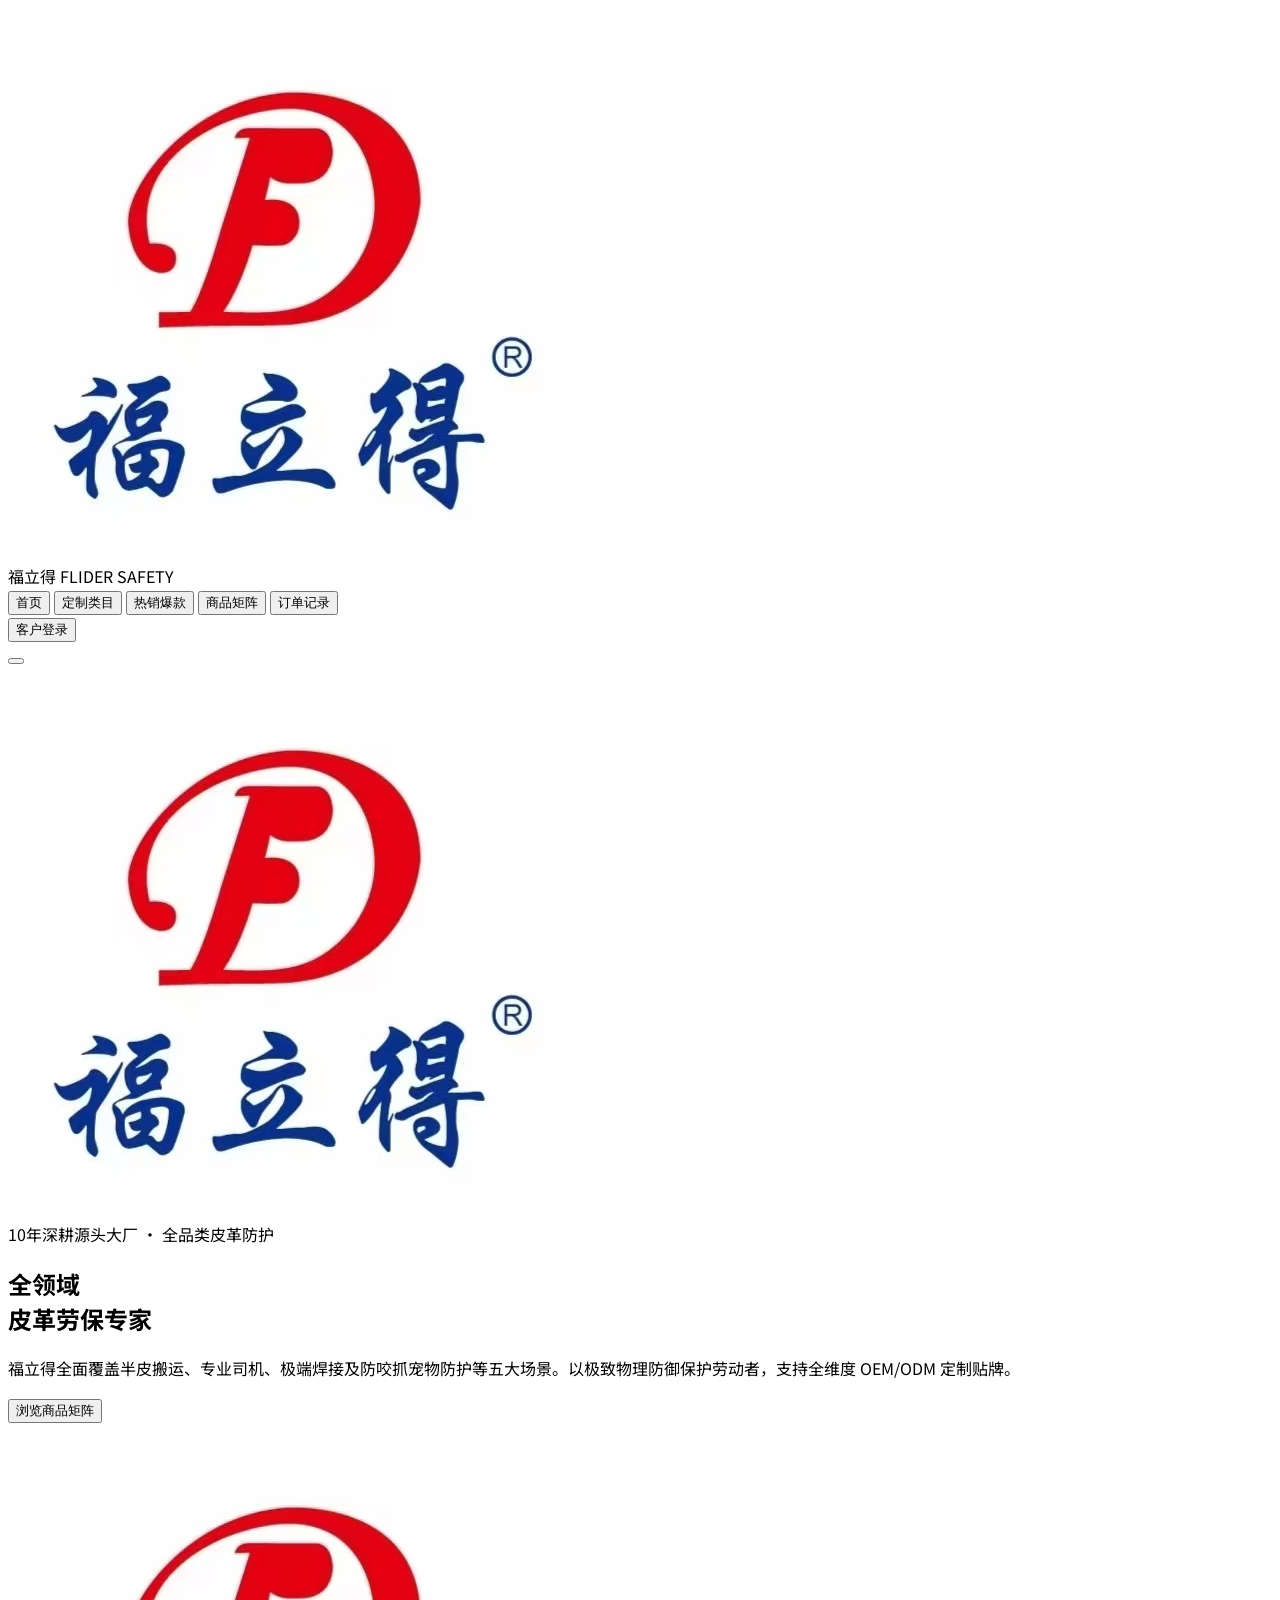
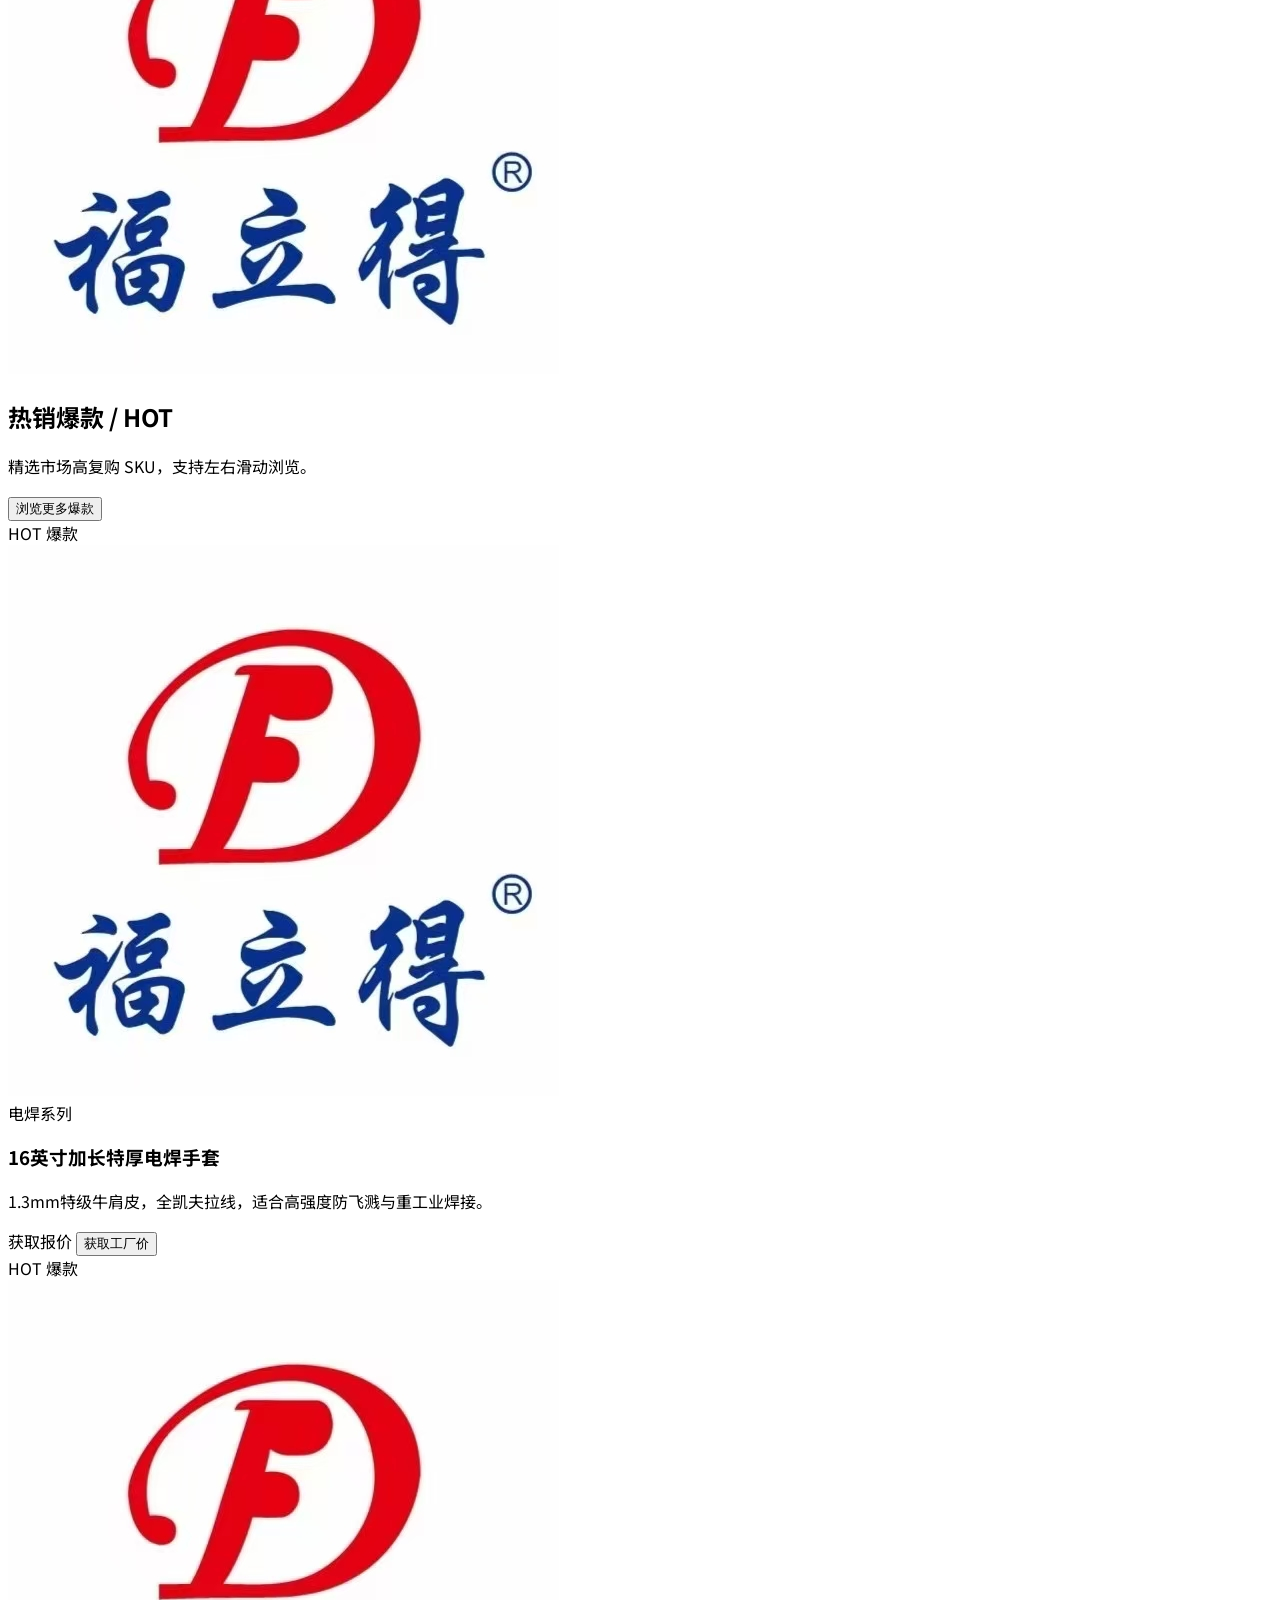
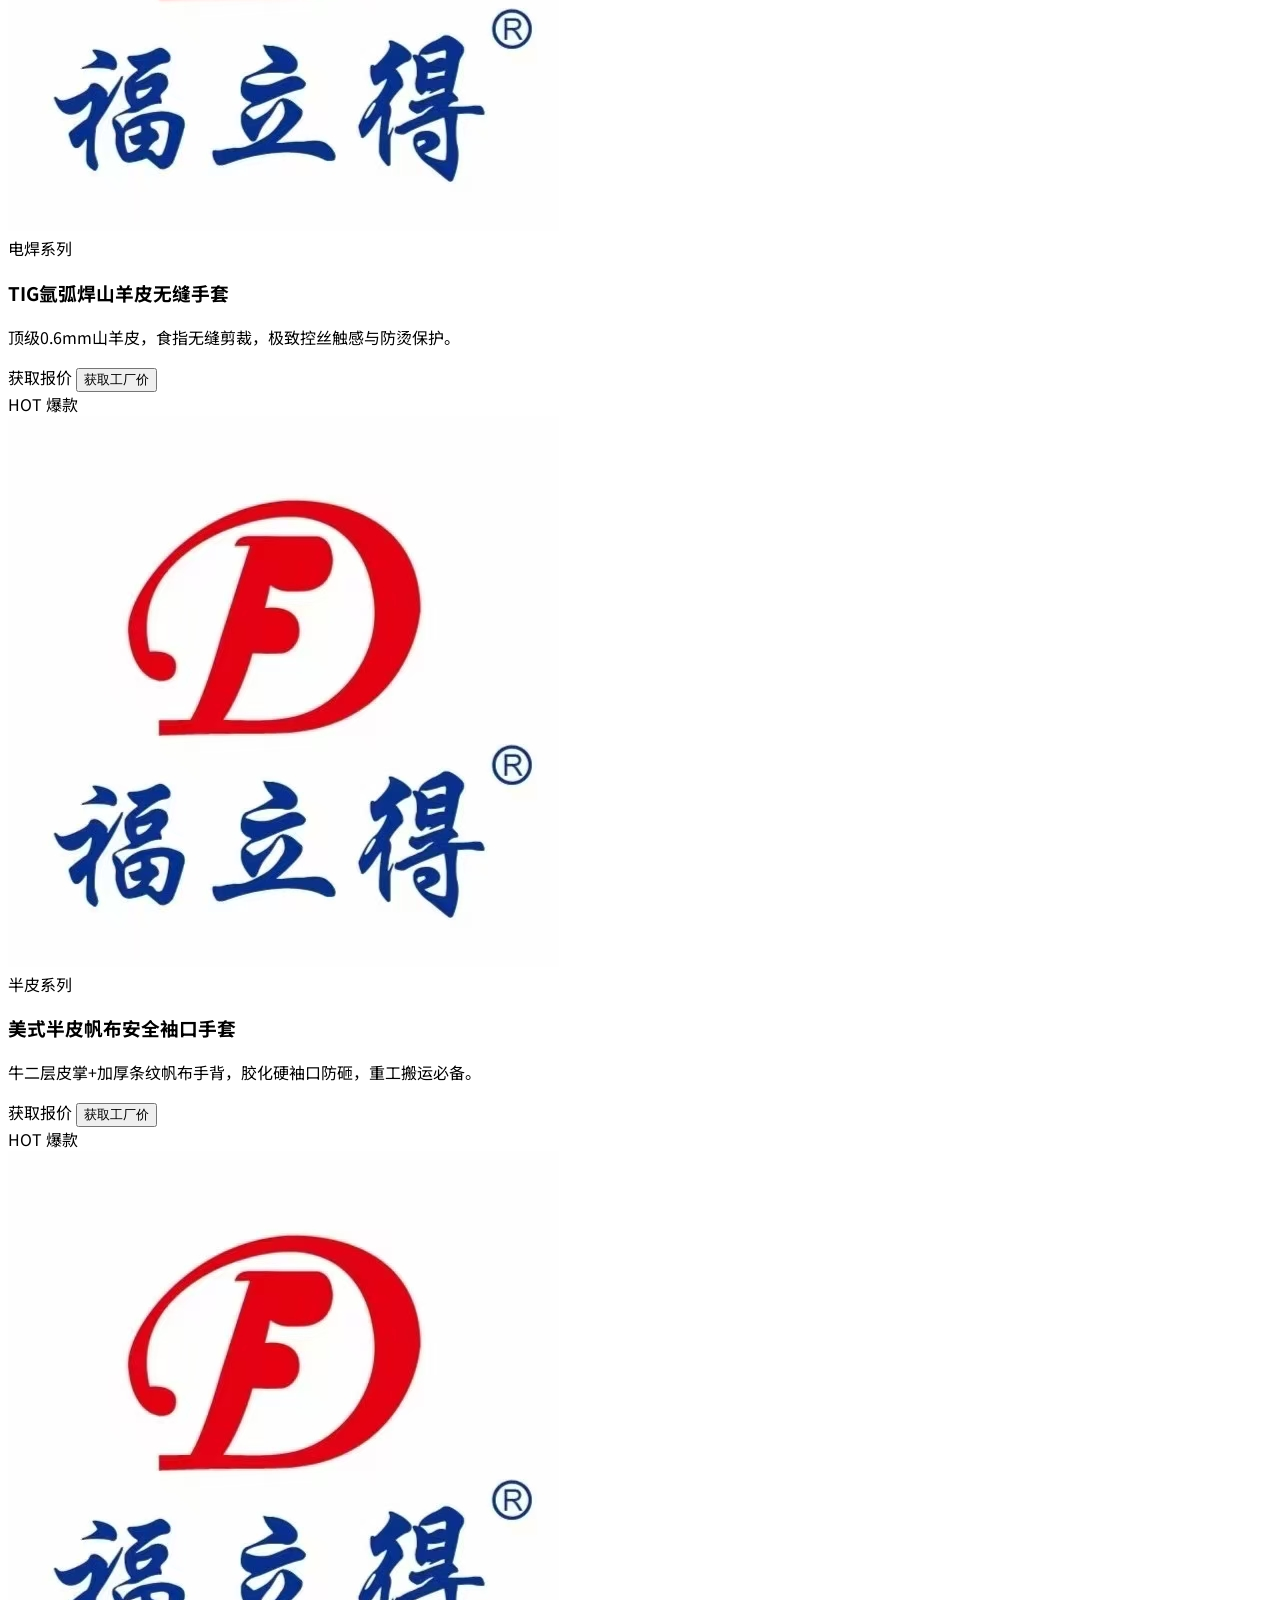
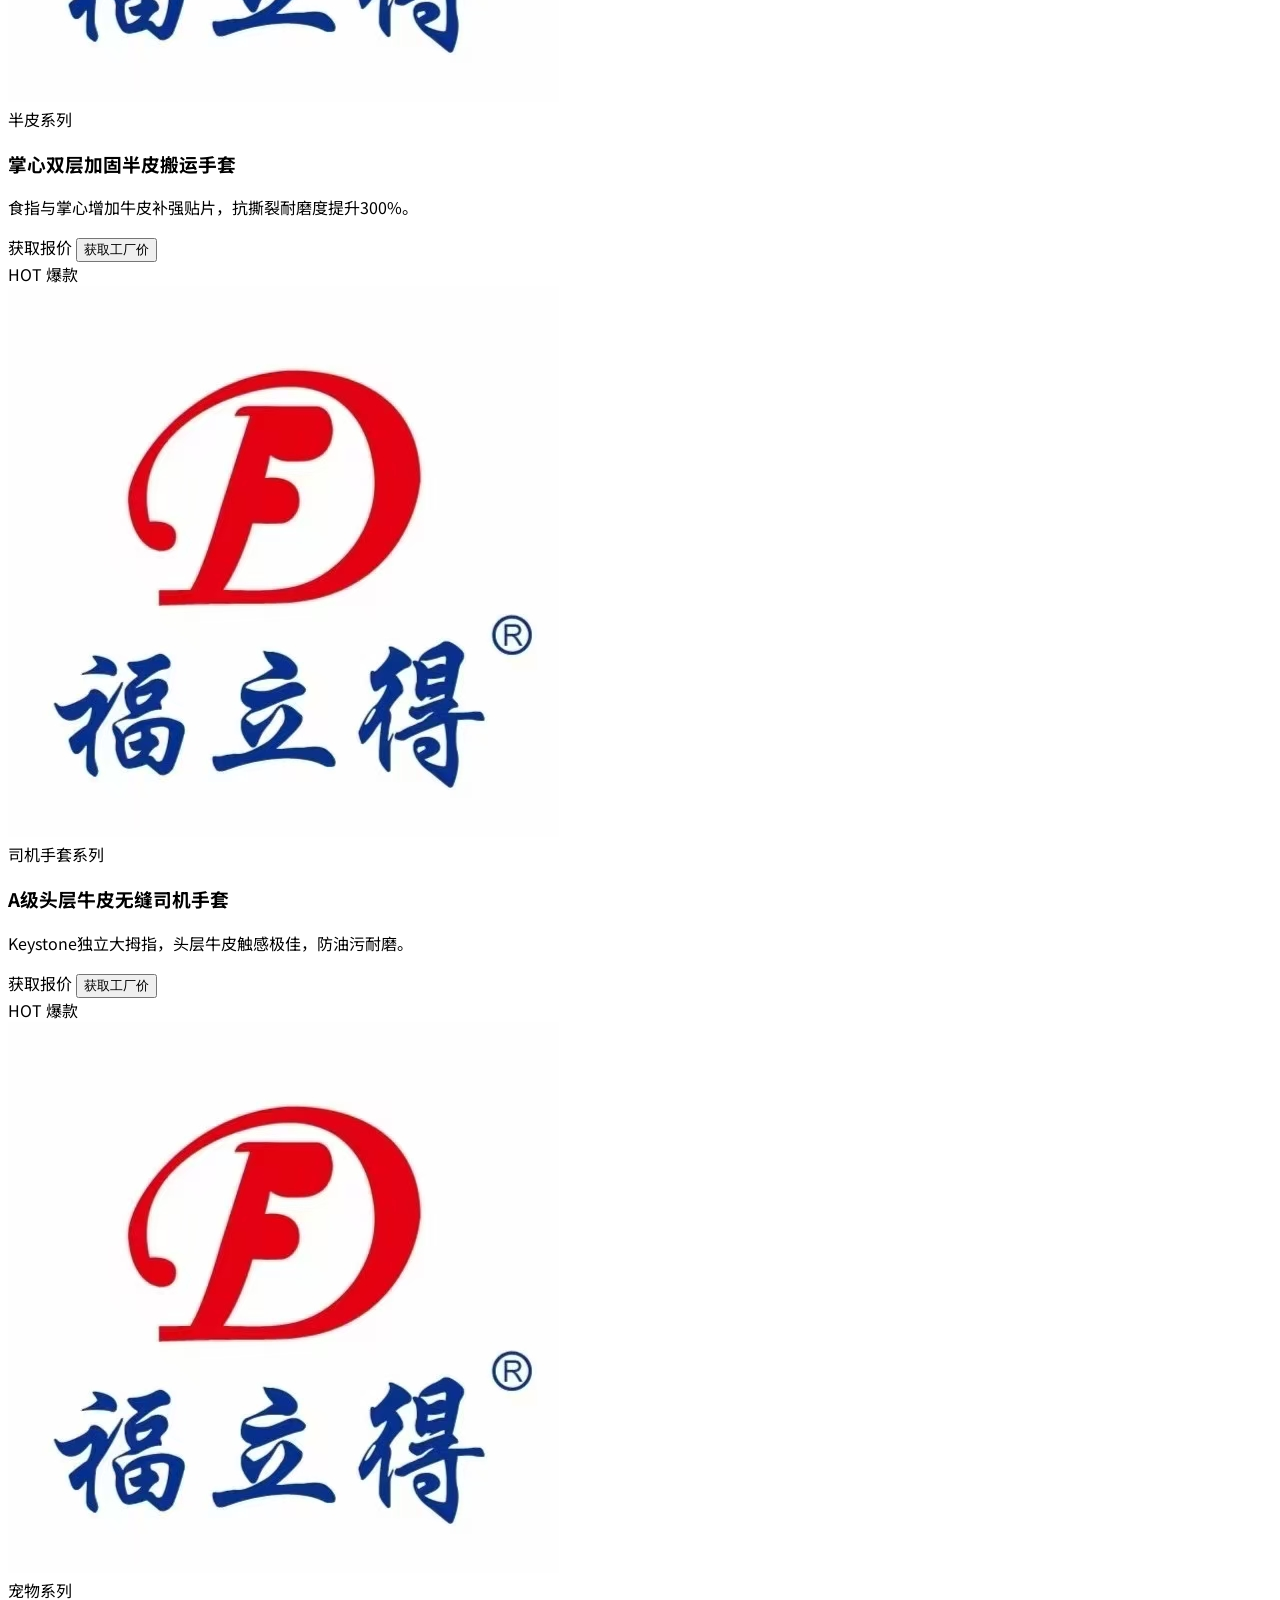
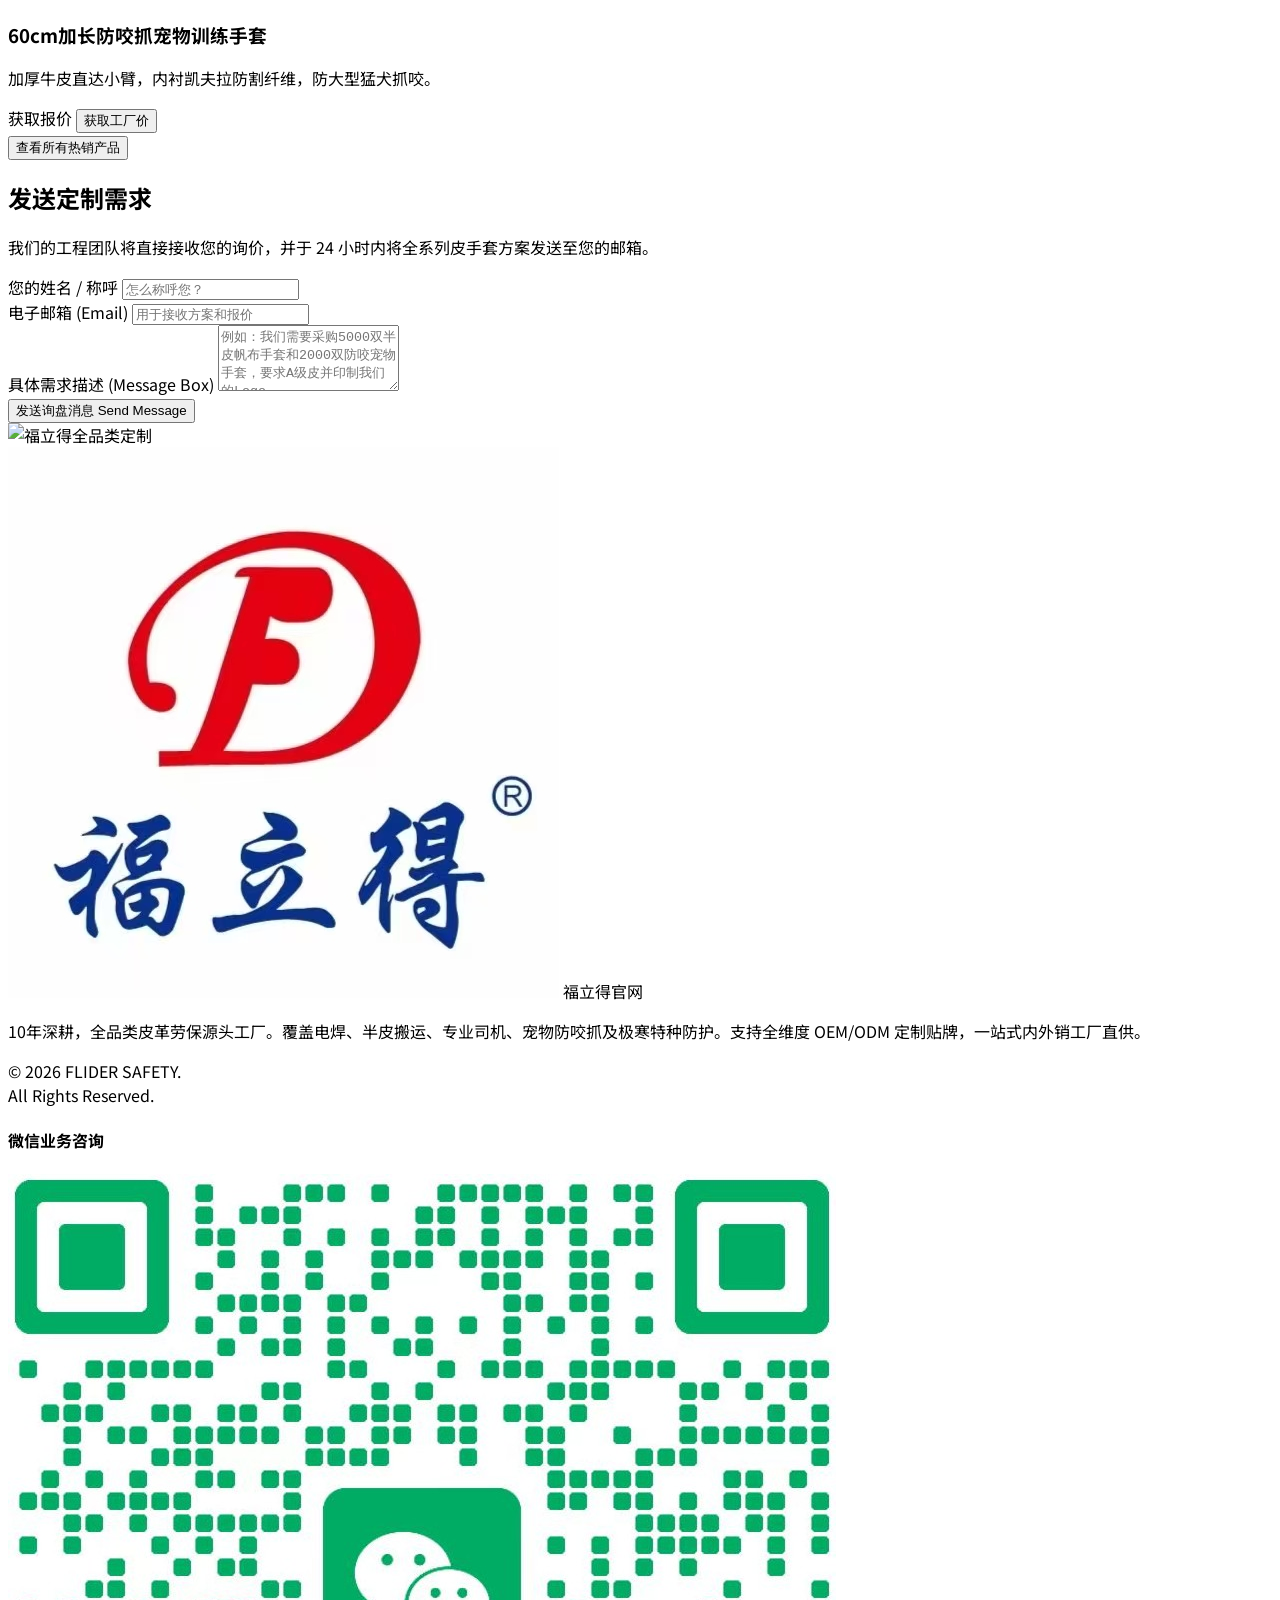
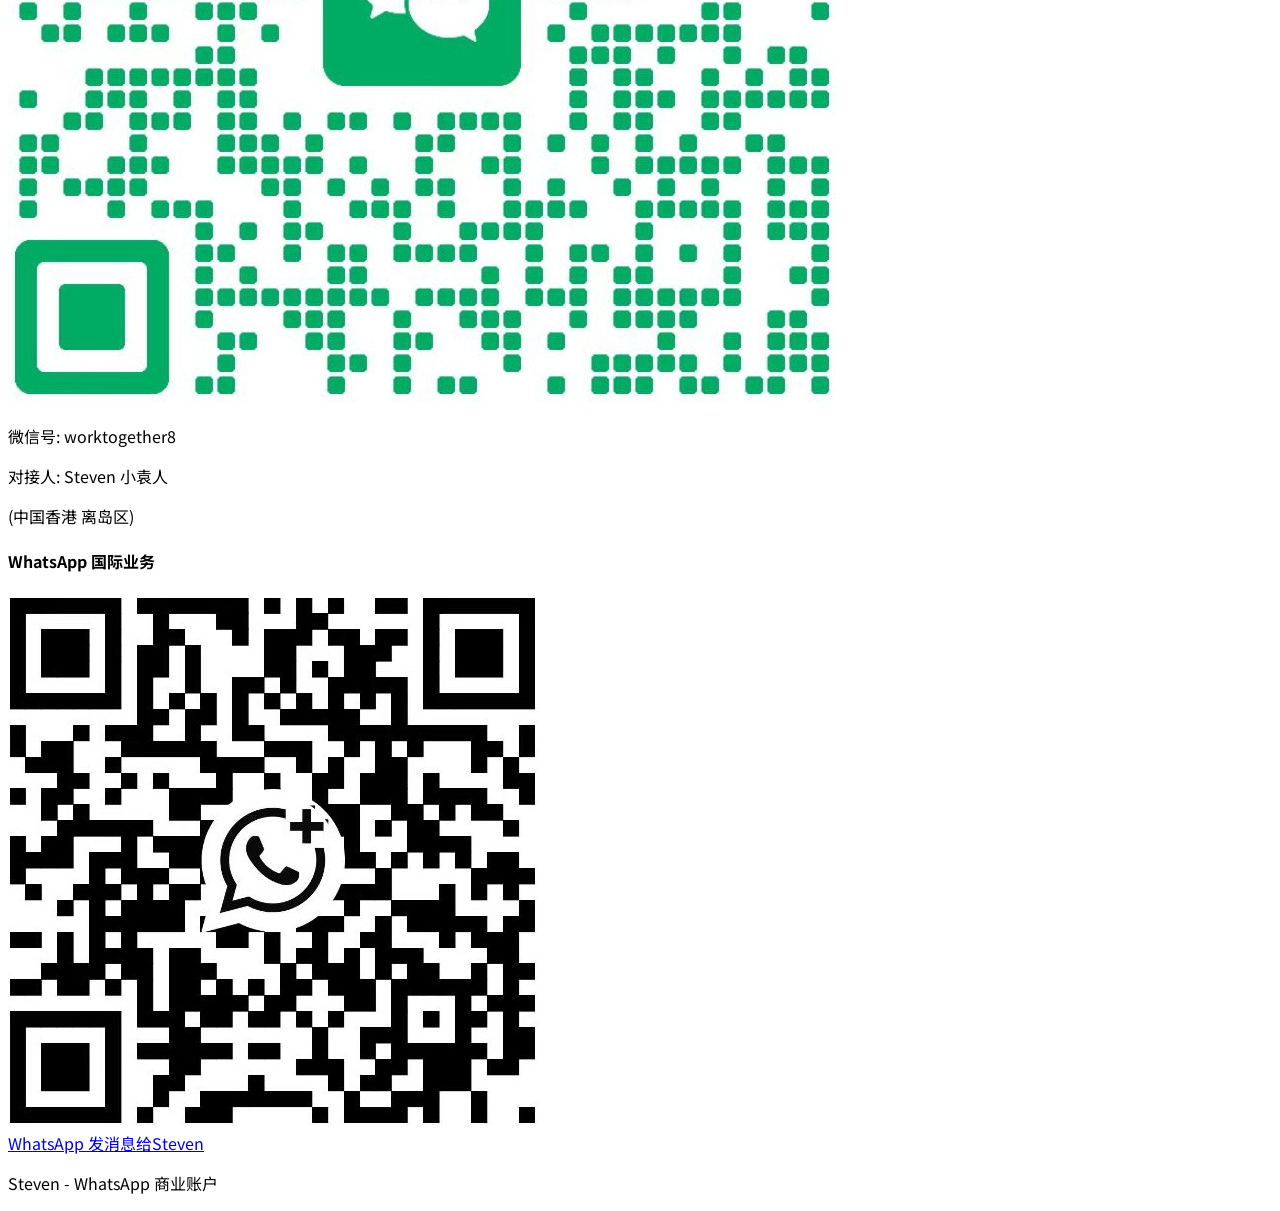
==== commit 29dd3ab9: "updated contact qrcode" ====
--- a/index.html
+++ b/index.html
@@ -140,7 +140,7 @@
 
         function imgError(img) {
             img.onerror = null;
-            img.src = 'https://via.placeholder.com/600x400?text=FLIDER+GLOVES';
+            img.src = '福立得标志.jpg';
         }
 
         // ==========================================
@@ -735,7 +735,7 @@
                             <i data-lucide="message-circle" class="w-5 h-5 text-green-500"></i> 微信业务咨询
                         </h4>
                         <div class="bg-white p-2 rounded-lg inline-block mb-4 shadow-lg">
-                            <img src="9659.png" alt="WeChat QR Code" class="w-32 h-32 object-contain" />
+                            <img src="wechat.jpg" alt="WeChat QR Code" class="w-32 h-32 object-contain" />
                         </div>
                         <div class="text-center md:text-left">
                             <p class="text-sm font-bold text-slate-300">微信号: <span class="text-green-400 select-all font-black text-lg tracking-wider block mt-1">worktogether8</span></p>
@@ -750,7 +750,7 @@
                             <i data-lucide="phone" class="w-5 h-5 text-green-400"></i> WhatsApp 国际业务
                         </h4>
                         <div class="bg-white p-2 rounded-lg inline-block mb-4 shadow-lg">
-                            <img src="shared_qr_code.png" alt="WhatsApp QR Code" class="w-32 h-32 object-contain" />
+                            <img src="whatsapp.jpg" alt="WhatsApp QR Code" class="w-32 h-32 object-contain" />
                         </div>
                         <a href="https://wa.me/message/JF3NK3JK3BGUG1" target="_blank" class="w-full text-center text-sm font-black text-white bg-green-600 hover:bg-green-500 shadow-lg shadow-green-900/50 transition-all px-4 py-3 rounded-lg flex items-center justify-center gap-2">
                             WhatsApp 发消息给Steven
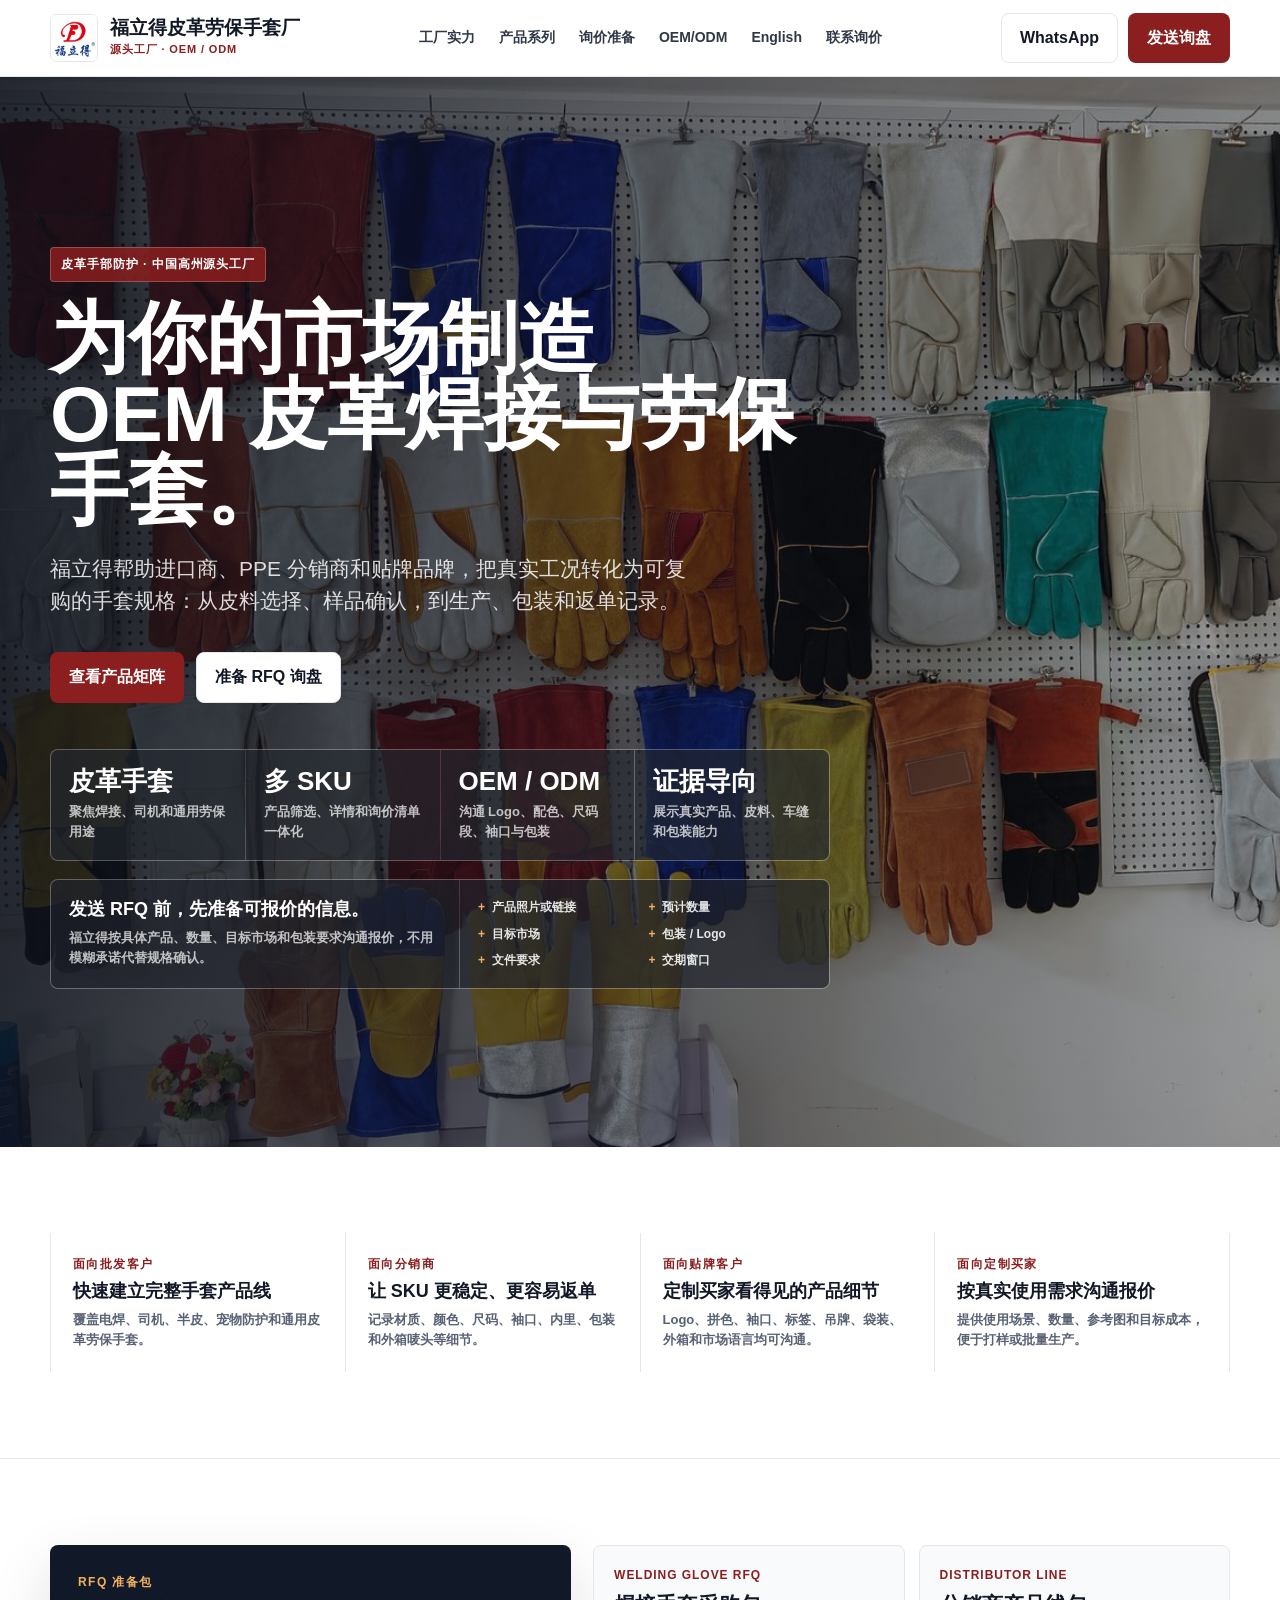
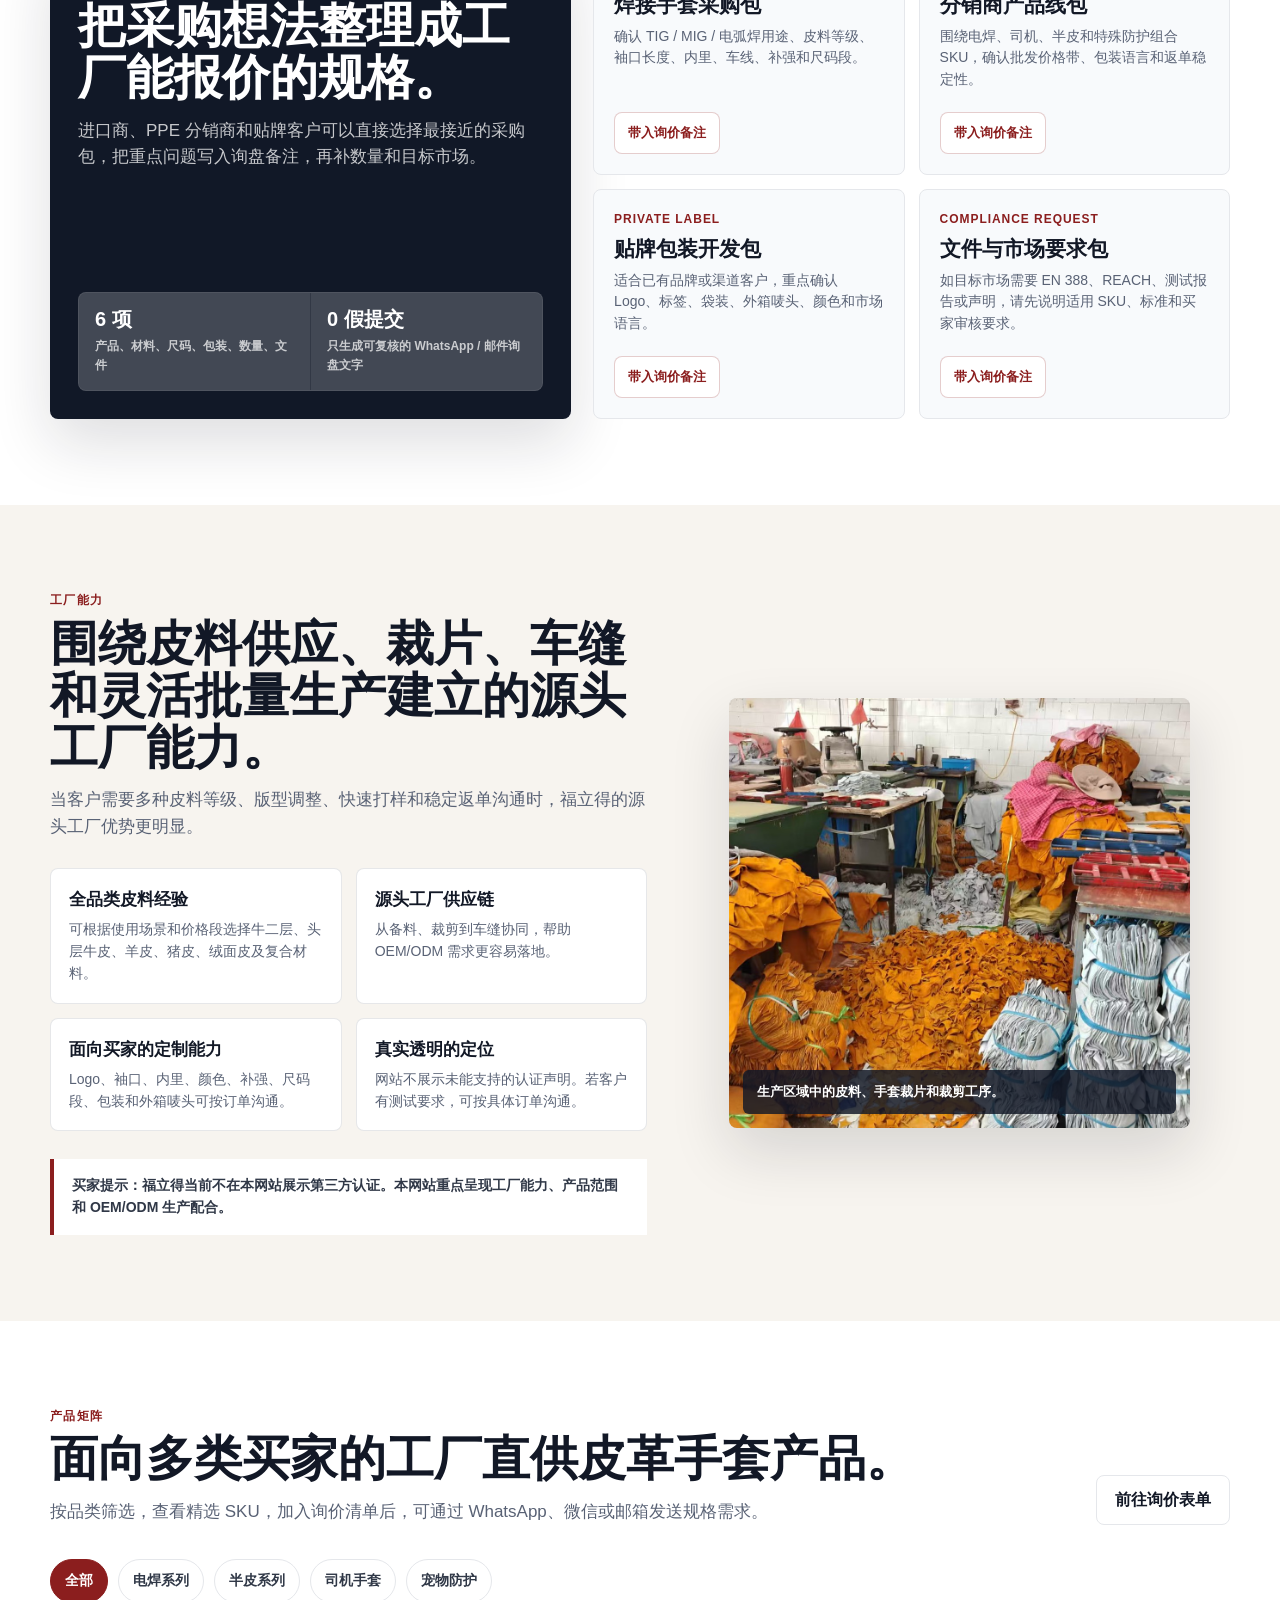
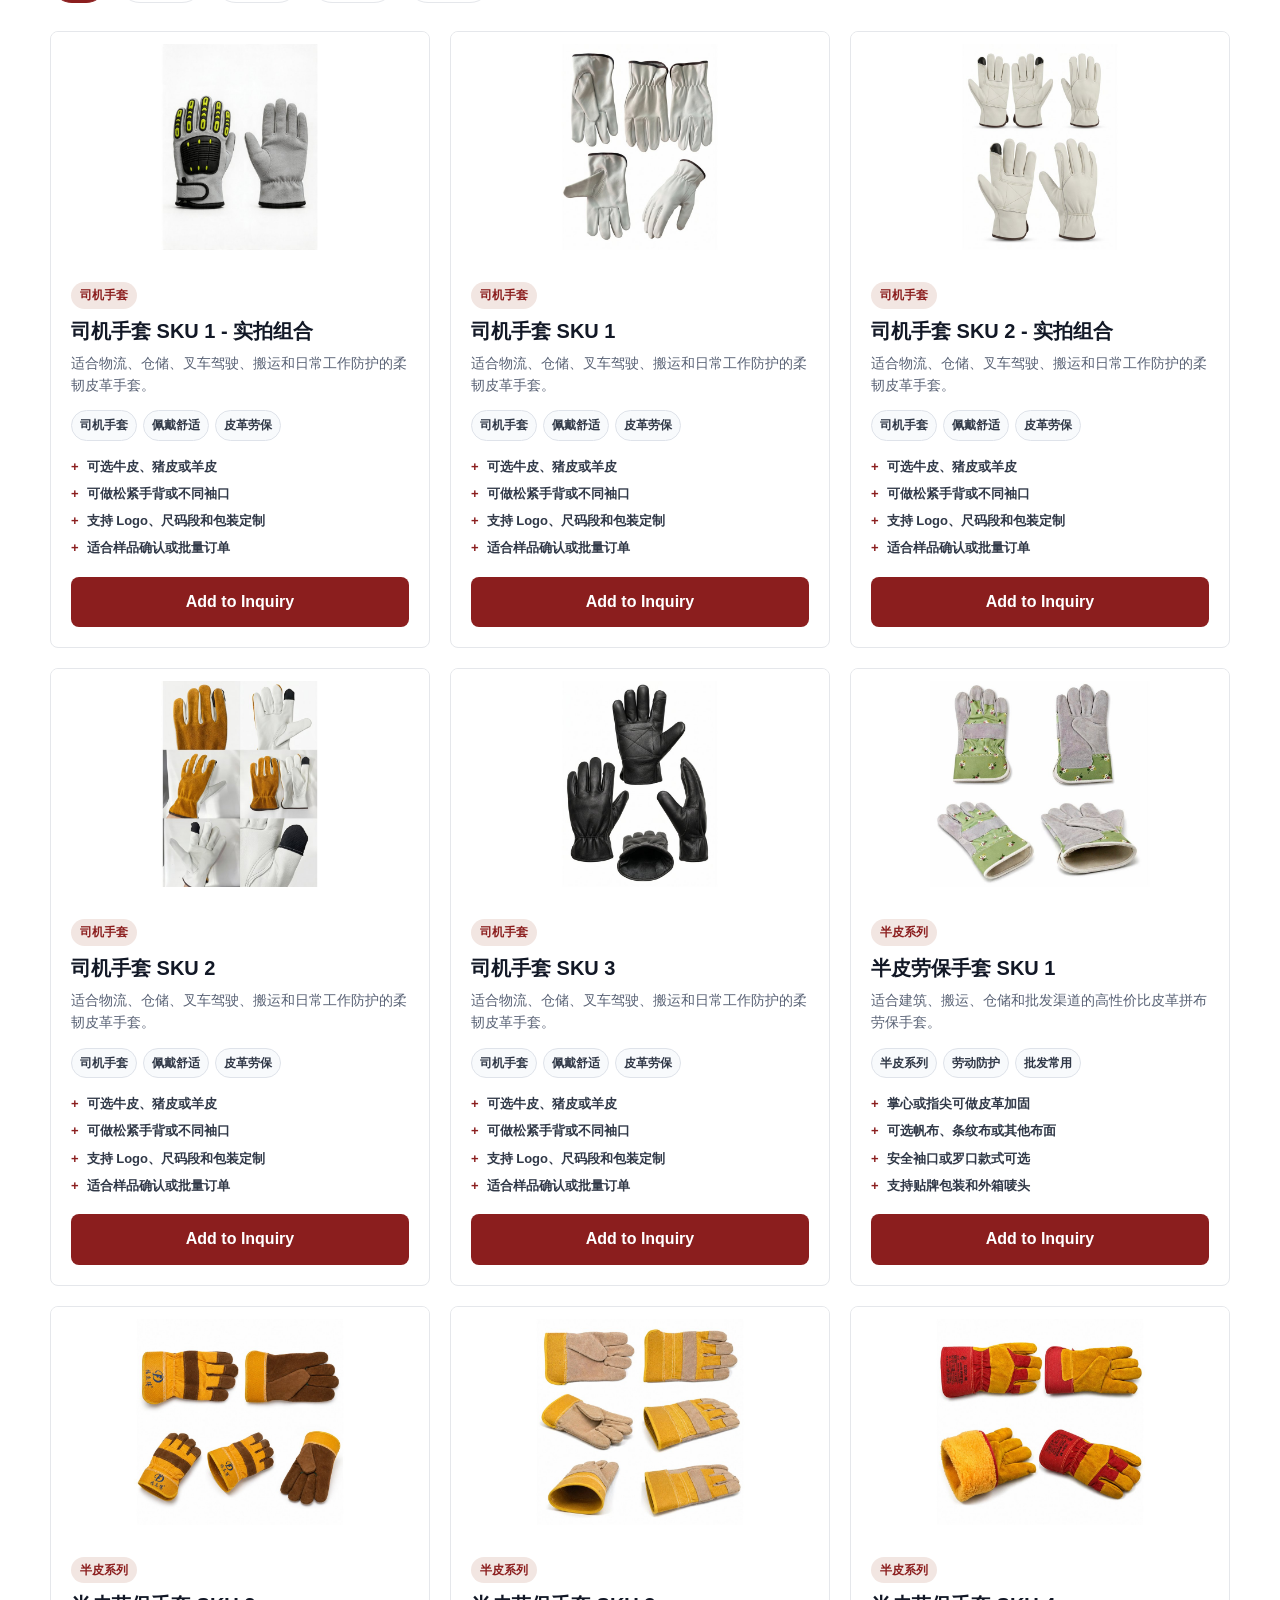
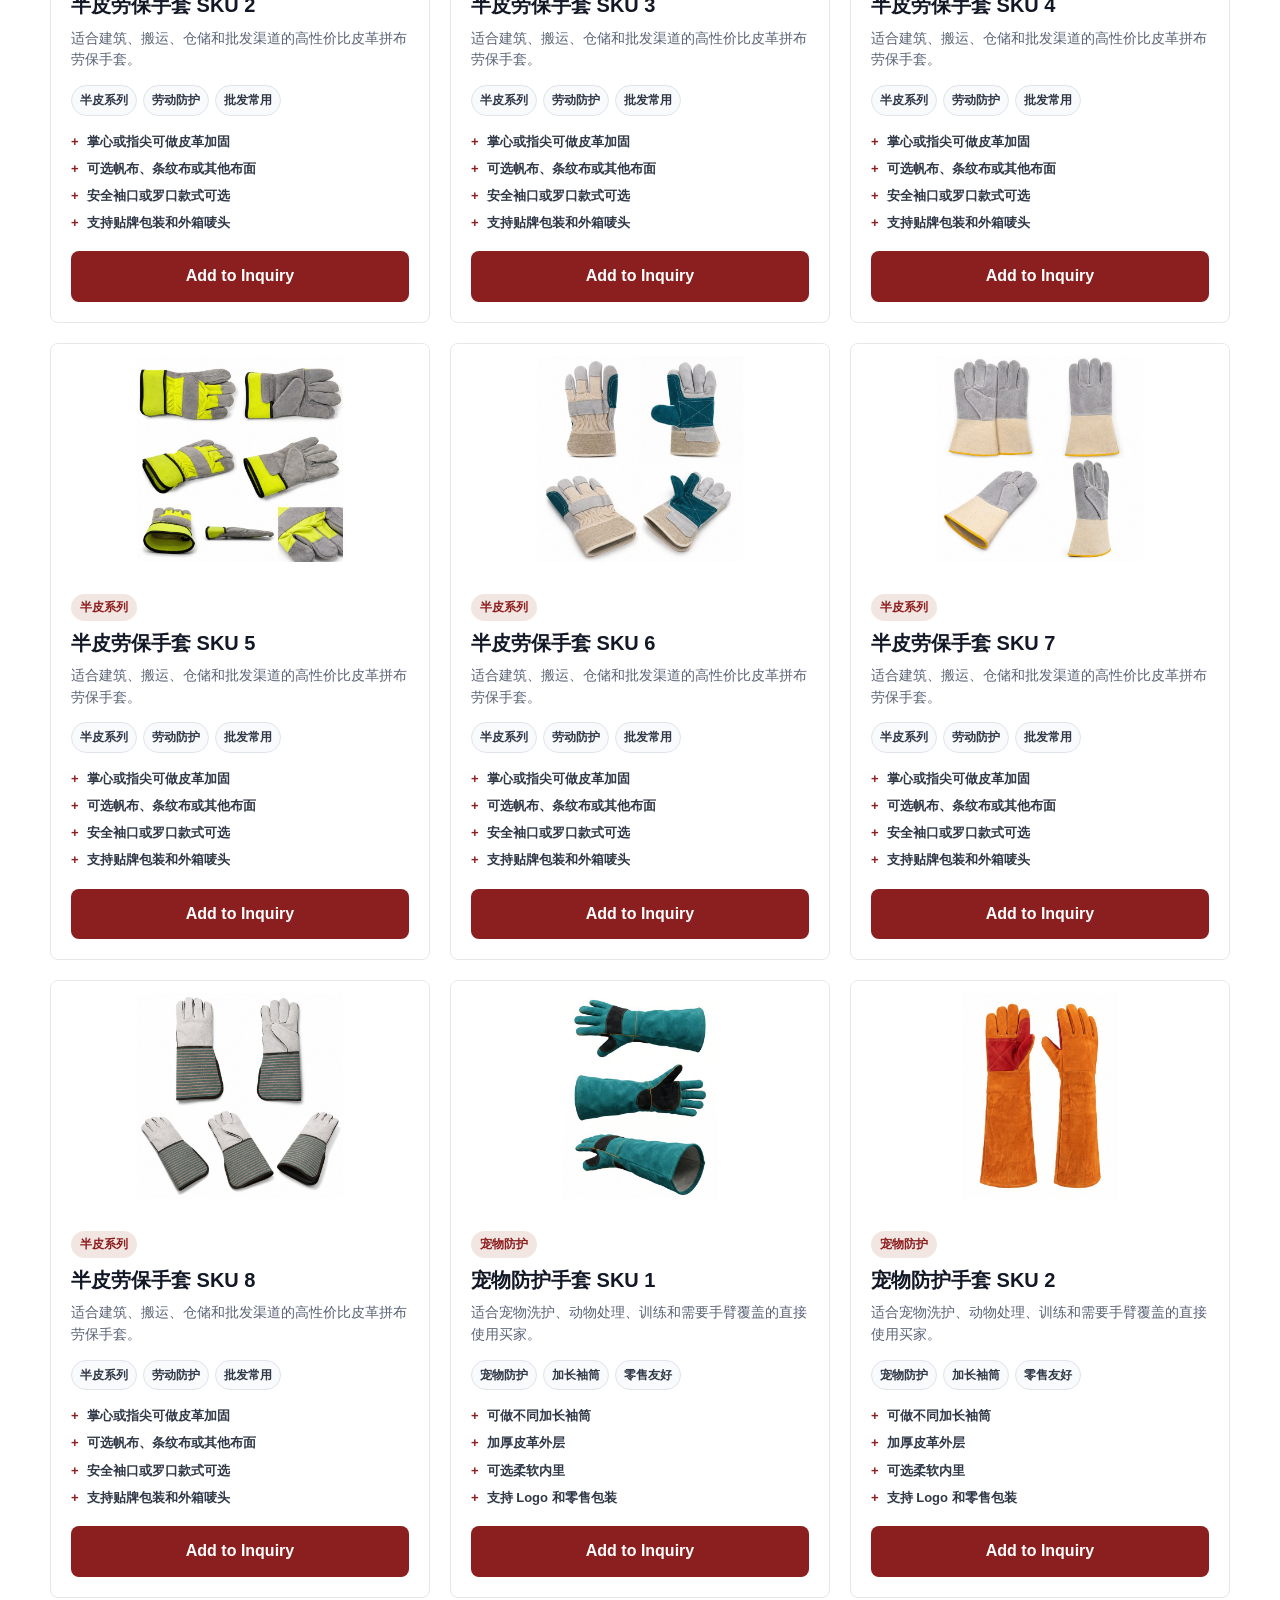
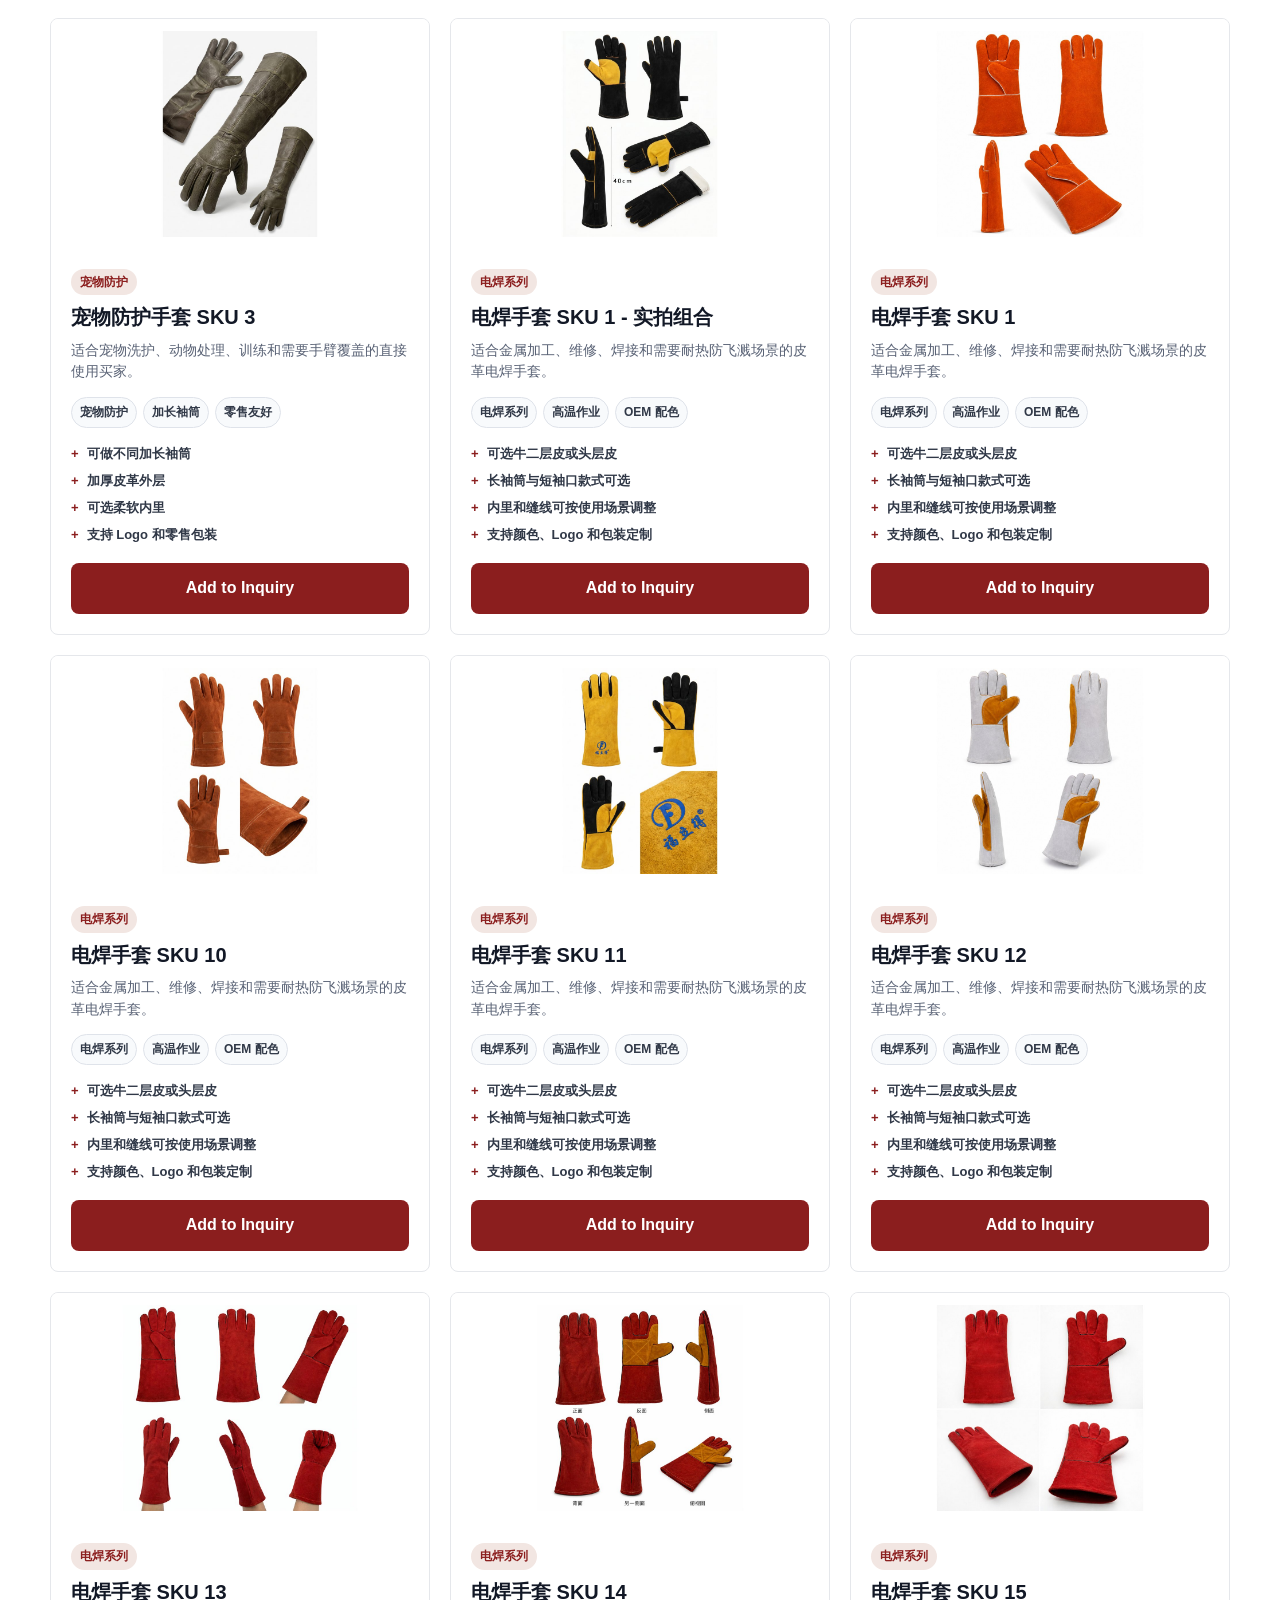
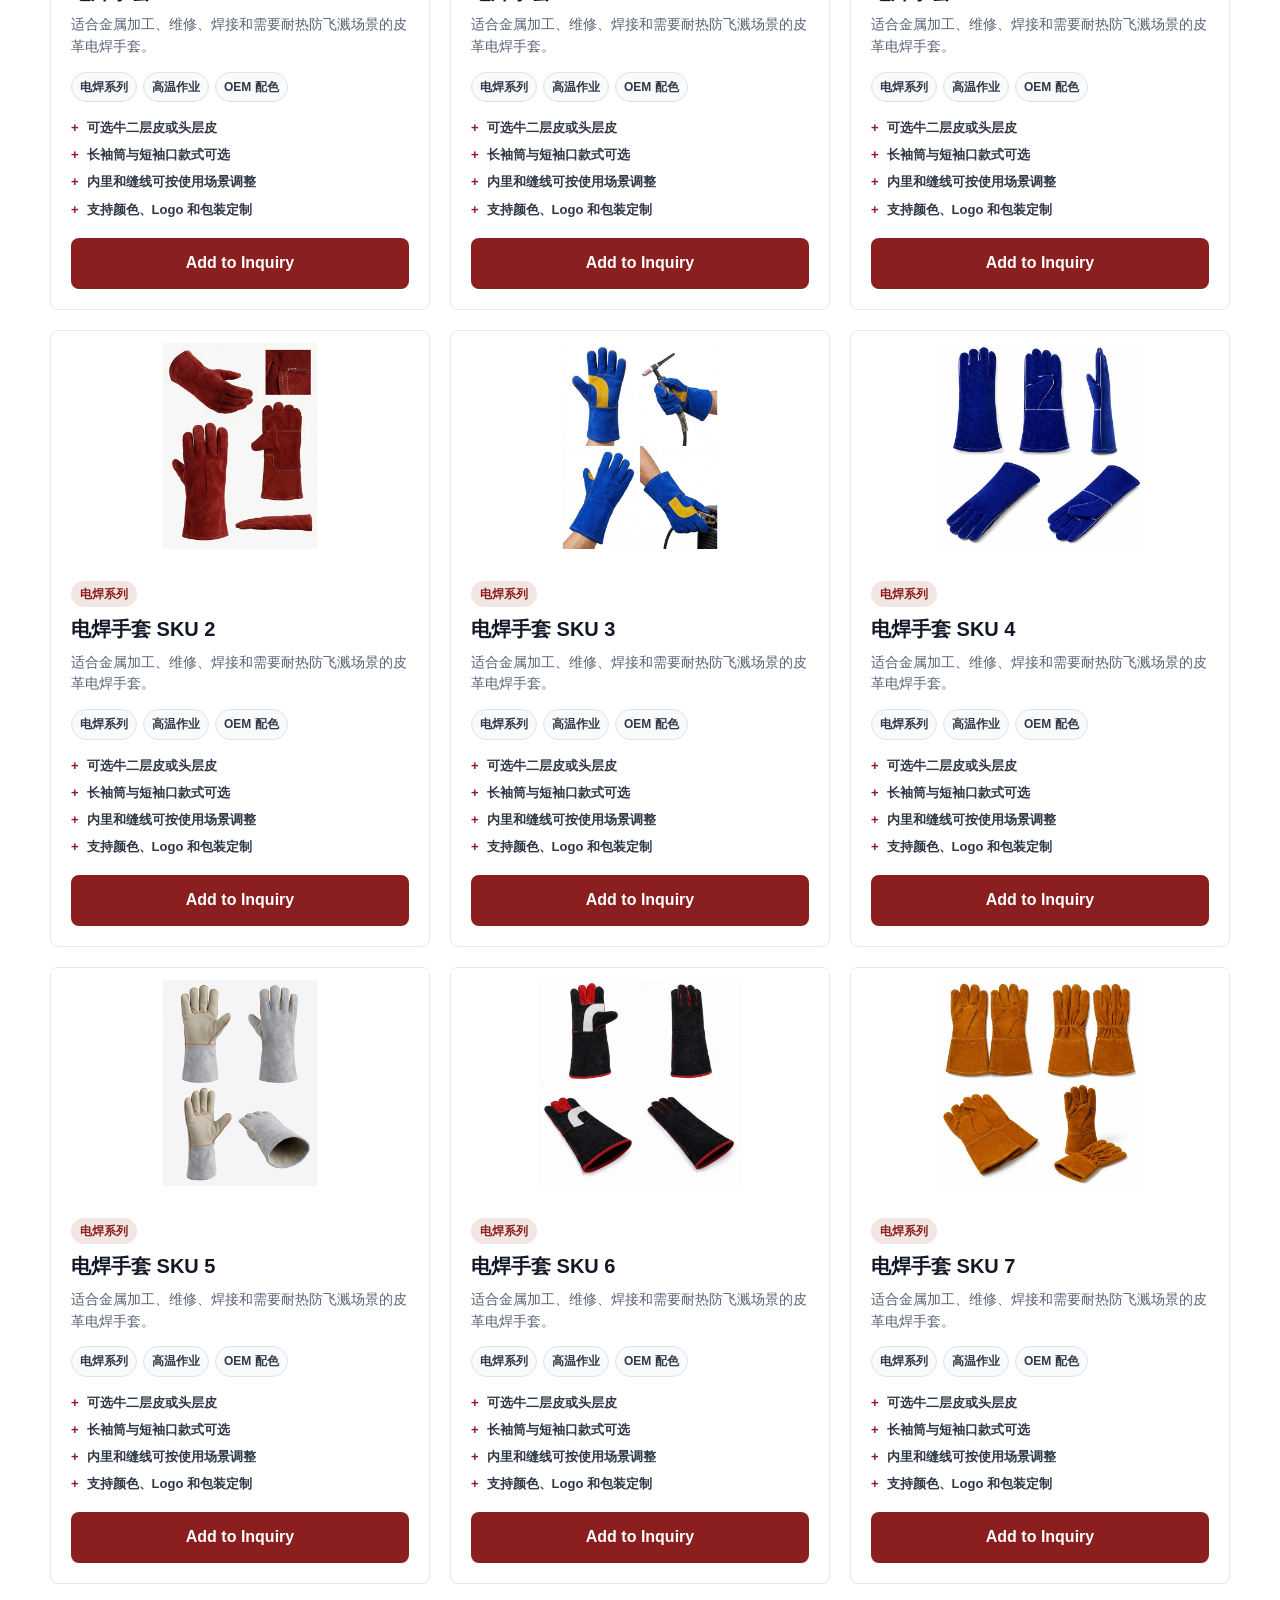
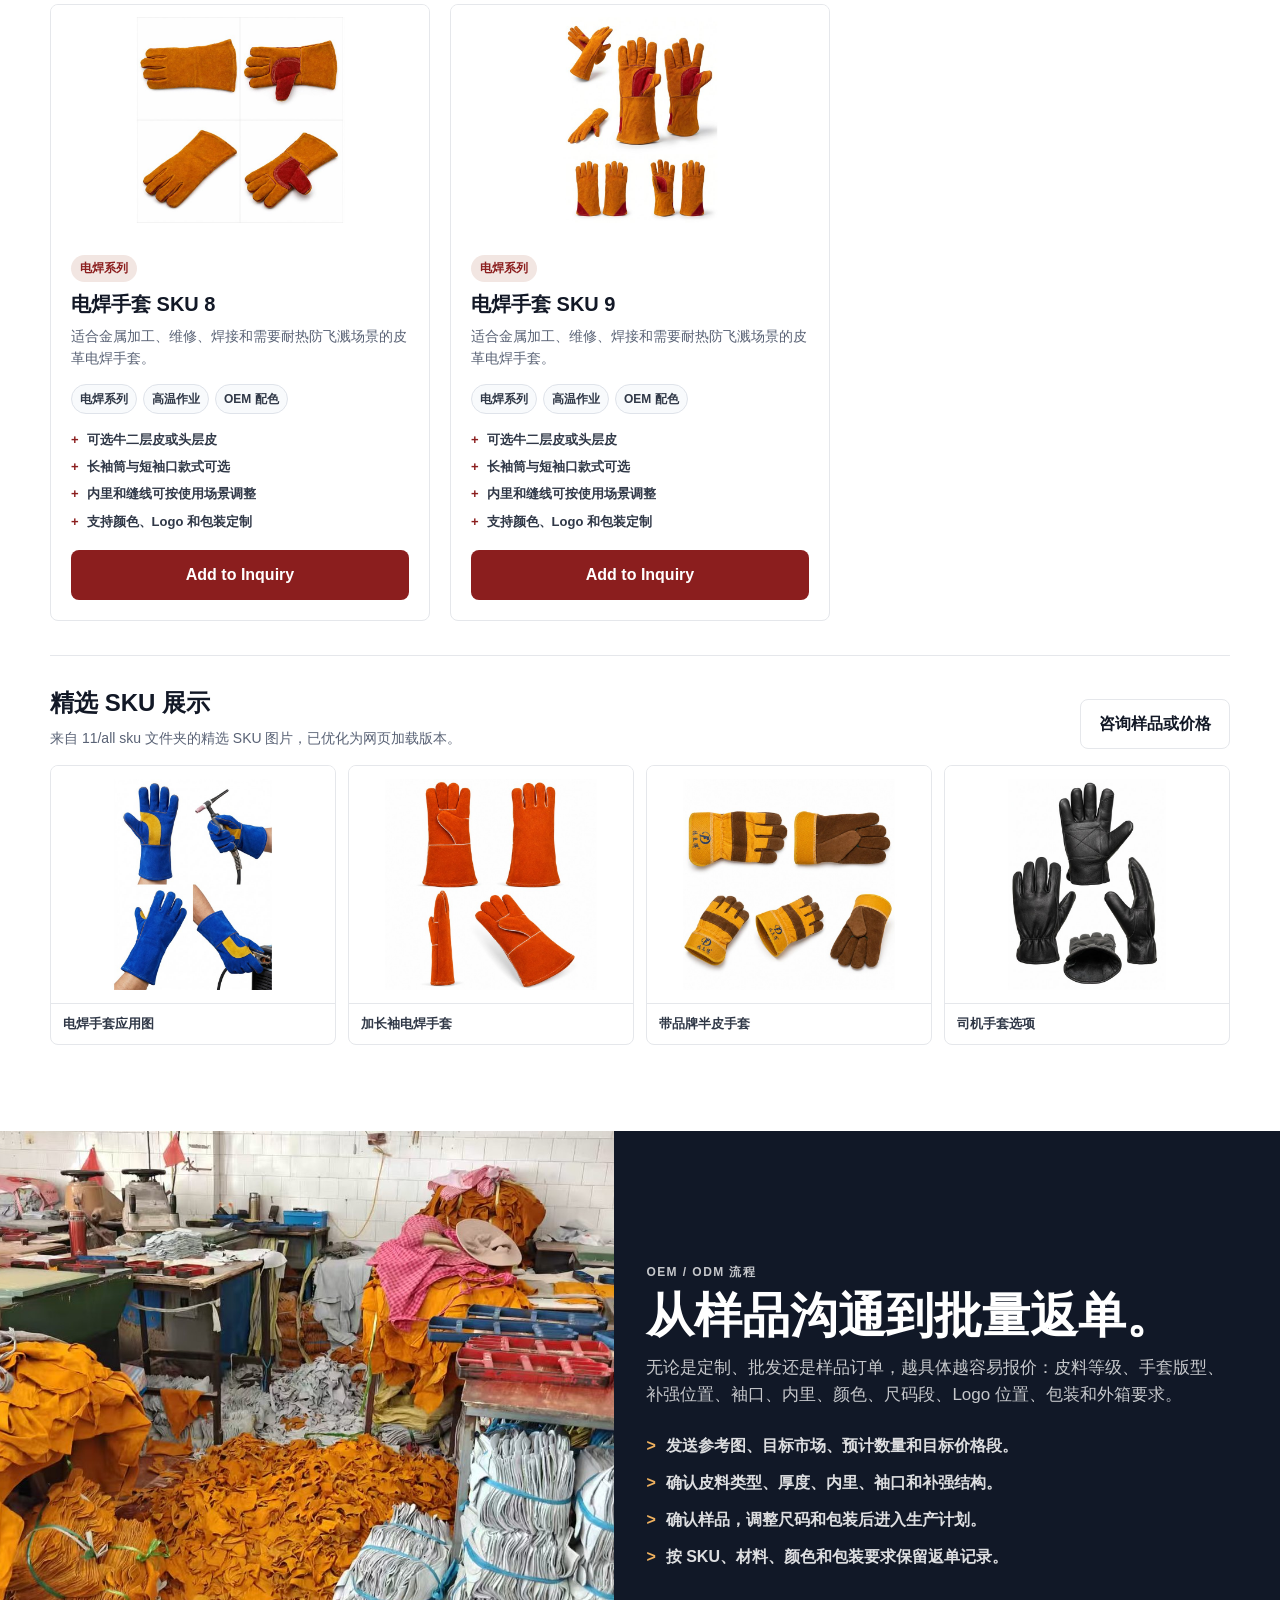
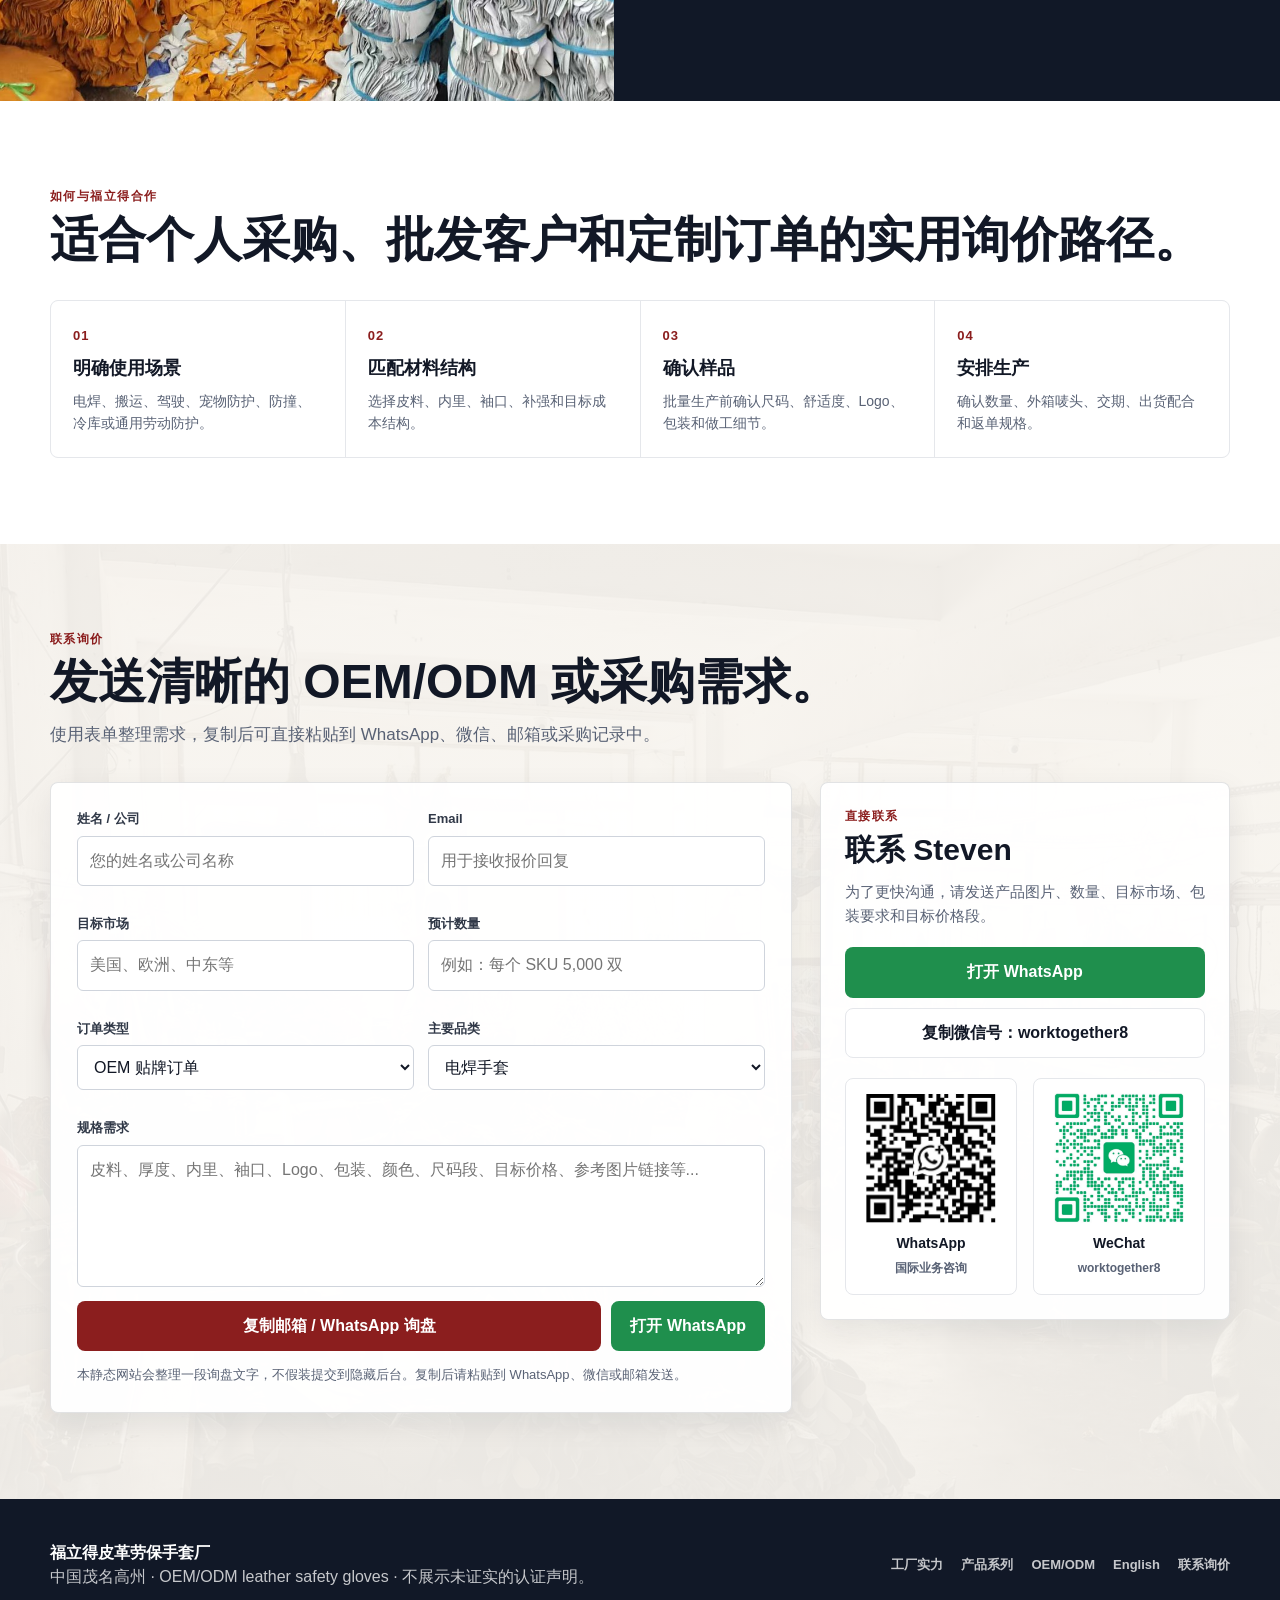
==== commit cbb1e9ce: "Improve homepage RFQ conversion" ====
--- a/index.html
+++ b/index.html
@@ -1,810 +1,2666 @@
 <!DOCTYPE html>
 <html lang="zh-CN">
 <head>
-    <meta charset="UTF-8">
-    <meta name="viewport" content="width=device-width, initial-scale=1.0">
-    <title>福立得 | 皮革劳保全品类定制</title>
-    <!-- 引入 Tailwind CSS CDN -->
-    <script src="https://cdn.tailwindcss.com"></script>
-    <!-- 引入 Lucide Icons CDN -->
-    <script src="https://unpkg.com/lucide@latest"></script>
-    <style>
-        @import url('https://fonts.googleapis.com/css2?family=Noto+Sans+SC:wght@400;700;900&display=swap');
-        body { font-family: 'Noto Sans SC', sans-serif; }
-        .line-clamp-2 {
-            display: -webkit-box;
-            -webkit-line-clamp: 2;
-            -webkit-box-orient: vertical;  
-            overflow: hidden;
+  <meta charset="UTF-8" />
+  <meta name="viewport" content="width=device-width, initial-scale=1.0" />
+  <meta name="description" content="福立得皮革劳保手套厂位于中国广东茂名高州，面向进口商、PPE 分销商、批发客户和贴牌品牌，提供工厂直供 OEM/ODM 皮革焊接手套、司机手套、半皮劳保手套和宠物防护手套。" />
+  <meta name="robots" content="index,follow" />
+  <meta property="og:type" content="website" />
+  <meta property="og:title" content="福立得皮革劳保手套厂 | OEM/ODM 皮革安全手套" />
+  <meta property="og:description" content="中国高州源头工厂，支持皮料、袖口、内里、Logo、尺码段和包装等 OEM/ODM 皮革劳保手套需求沟通。" />
+  <meta property="og:image" content="assets/hero-glove-wall.jpg" />
+  <title>福立得皮革劳保手套厂 | 工厂直供 OEM/ODM 皮革安全手套</title>
+  <script type="application/ld+json">
+    {
+      "@context": "https://schema.org",
+      "@type": "Organization",
+      "name": "Gaozhou Fulide Leather Products Co., Ltd.",
+      "alternateName": "高州市福立得皮革制品有限公司",
+      "description": "China source factory focused on OEM/ODM leather safety gloves for importers, PPE distributors, wholesalers and private-label buyers.",
+      "email": "delivervalue95@gmail.com",
+      "address": {
+        "@type": "PostalAddress",
+        "addressLocality": "Gaozhou",
+        "addressRegion": "Guangdong",
+        "addressCountry": "CN"
+      },
+      "knowsAbout": [
+        "Leather welding gloves",
+        "Driver gloves",
+        "Semi-leather work gloves",
+        "Pet handling gloves",
+        "OEM glove packaging"
+      ]
+    }
+  </script>
+  <style>
+    :root {
+      --red: #8b1e1e;
+      --red-dark: #681717;
+      --ink: #121826;
+      --muted: #596275;
+      --line: #e5e7eb;
+      --paper: #f7f4ef;
+      --white: #ffffff;
+      --tan: #c58a45;
+      --green: #1f8f4d;
+      --shadow: 0 24px 60px rgba(18, 24, 38, 0.14);
+      --radius: 8px;
+    }
+
+    * {
+      box-sizing: border-box;
+    }
+
+    html {
+      scroll-behavior: smooth;
+    }
+
+    body {
+      margin: 0;
+      font-family: Arial, "Noto Sans SC", "Microsoft YaHei", sans-serif;
+      color: var(--ink);
+      background: #fff;
+      line-height: 1.55;
+    }
+
+    img {
+      display: block;
+      max-width: 100%;
+    }
+
+    a {
+      color: inherit;
+      text-decoration: none;
+    }
+
+    button,
+    input,
+    select,
+    textarea {
+      font: inherit;
+    }
+
+    .container {
+      width: min(1180px, calc(100% - 32px));
+      margin: 0 auto;
+    }
+
+    .site-header {
+      position: sticky;
+      top: 0;
+      z-index: 50;
+      background: rgba(255, 255, 255, 0.96);
+      border-bottom: 1px solid var(--line);
+      backdrop-filter: blur(16px);
+    }
+
+    .nav {
+      min-height: 76px;
+      display: flex;
+      align-items: center;
+      justify-content: space-between;
+      gap: 24px;
+    }
+
+    .brand {
+      display: flex;
+      align-items: center;
+      gap: 12px;
+      min-width: 228px;
+    }
+
+    .brand img {
+      width: 48px;
+      height: 48px;
+      object-fit: cover;
+      border: 1px solid var(--line);
+      border-radius: 6px;
+      background: #fff;
+    }
+
+    .brand strong {
+      display: block;
+      font-size: 19px;
+      line-height: 1.05;
+      letter-spacing: 0;
+    }
+
+    .brand-copy span {
+      display: block;
+      margin-top: 4px;
+      color: var(--red);
+      font-size: 11px;
+      font-weight: 800;
+      letter-spacing: 0.08em;
+      text-transform: uppercase;
+    }
+
+    .nav-links {
+      display: flex;
+      align-items: center;
+      justify-content: center;
+      gap: 24px;
+      color: #303847;
+      font-size: 14px;
+      font-weight: 800;
+    }
+
+    .nav-links a:hover {
+      color: var(--red);
+    }
+
+    .nav-actions {
+      display: flex;
+      align-items: center;
+      gap: 10px;
+    }
+
+    .menu-toggle {
+      display: none;
+      width: 42px;
+      height: 42px;
+      border: 1px solid var(--line);
+      background: #fff;
+      border-radius: var(--radius);
+      color: var(--ink);
+      cursor: pointer;
+    }
+
+    .btn {
+      display: inline-flex;
+      align-items: center;
+      justify-content: center;
+      gap: 8px;
+      min-height: 44px;
+      padding: 12px 18px;
+      border: 1px solid transparent;
+      border-radius: var(--radius);
+      background: var(--red);
+      color: #fff;
+      font-weight: 900;
+      cursor: pointer;
+      transition: 0.18s ease;
+      white-space: nowrap;
+    }
+
+    .btn:hover {
+      background: var(--red-dark);
+      transform: translateY(-1px);
+    }
+
+    .btn.secondary {
+      background: #fff;
+      color: var(--ink);
+      border-color: var(--line);
+    }
+
+    .btn.secondary:hover {
+      background: #f5f5f5;
+    }
+
+    .btn.green {
+      background: var(--green);
+    }
+
+    .btn.green:hover {
+      background: #176c3a;
+    }
+
+    .btn.full {
+      width: 100%;
+    }
+
+    .hero {
+      min-height: calc(100vh - 76px);
+      position: relative;
+      display: grid;
+      align-items: end;
+      overflow: hidden;
+      background: #111827;
+      color: #fff;
+    }
+
+    .hero::before {
+      content: "";
+      position: absolute;
+      inset: 0;
+      background:
+        linear-gradient(90deg, rgba(10, 14, 23, 0.88), rgba(10, 14, 23, 0.56), rgba(10, 14, 23, 0.22)),
+        url("assets/hero-glove-wall.jpg") center / cover no-repeat;
+      transform: scale(1.01);
+    }
+
+    .hero-content {
+      position: relative;
+      z-index: 1;
+      padding: 84px 0 72px;
+      width: min(780px, 100%);
+    }
+
+    .eyebrow {
+      display: inline-flex;
+      align-items: center;
+      gap: 8px;
+      margin: 0 0 18px;
+      padding: 7px 10px;
+      border: 1px solid rgba(255, 255, 255, 0.22);
+      background: rgba(139, 30, 30, 0.84);
+      border-radius: 4px;
+      color: #fff;
+      font-size: 12px;
+      font-weight: 900;
+      letter-spacing: 0.08em;
+      text-transform: uppercase;
+    }
+
+    .hero h1 {
+      margin: 0;
+      max-width: 780px;
+      font-size: clamp(42px, 7vw, 78px);
+      line-height: 0.98;
+      letter-spacing: 0;
+    }
+
+    .hero p {
+      max-width: 640px;
+      margin: 24px 0 0;
+      color: rgba(255, 255, 255, 0.84);
+      font-size: clamp(17px, 2vw, 21px);
+    }
+
+    .hero-actions {
+      display: flex;
+      flex-wrap: wrap;
+      gap: 12px;
+      margin-top: 34px;
+    }
+
+    .hero-proof {
+      display: grid;
+      grid-template-columns: repeat(4, minmax(0, 1fr));
+      gap: 1px;
+      margin-top: 46px;
+      border: 1px solid rgba(255, 255, 255, 0.16);
+      background: rgba(255, 255, 255, 0.16);
+      border-radius: var(--radius);
+      overflow: hidden;
+      max-width: 780px;
+    }
+
+    .proof-item {
+      padding: 18px;
+      background: rgba(10, 14, 23, 0.58);
+      min-height: 96px;
+    }
+
+    .proof-item strong {
+      display: block;
+      font-size: 26px;
+      line-height: 1;
+    }
+
+    .proof-item span {
+      display: block;
+      margin-top: 8px;
+      color: rgba(255, 255, 255, 0.72);
+      font-size: 13px;
+      font-weight: 700;
+    }
+
+    .hero-rfq-panel {
+      display: grid;
+      grid-template-columns: 1.05fr 0.95fr;
+      gap: 1px;
+      margin-top: 18px;
+      overflow: hidden;
+      max-width: 780px;
+      border: 1px solid rgba(255, 255, 255, 0.16);
+      border-radius: var(--radius);
+      background: rgba(255, 255, 255, 0.16);
+    }
+
+    .hero-rfq-copy,
+    .hero-rfq-checklist {
+      padding: 18px;
+      background: rgba(10, 14, 23, 0.62);
+    }
+
+    .hero-rfq-copy strong {
+      display: block;
+      font-size: 18px;
+      line-height: 1.25;
+    }
+
+    .hero-rfq-copy span {
+      display: block;
+      margin-top: 7px;
+      color: rgba(255, 255, 255, 0.72);
+      font-size: 13px;
+      font-weight: 700;
+    }
+
+    .hero-rfq-checklist {
+      display: grid;
+      grid-template-columns: repeat(2, minmax(0, 1fr));
+      gap: 8px;
+      margin: 0;
+      list-style: none;
+    }
+
+    .hero-rfq-checklist li {
+      color: rgba(255, 255, 255, 0.88);
+      font-size: 12px;
+      font-weight: 900;
+    }
+
+    .hero-rfq-checklist li::before {
+      content: "+";
+      margin-right: 7px;
+      color: #efb15f;
+    }
+
+    .buyer-bar {
+      border-bottom: 1px solid var(--line);
+      background: #fff;
+    }
+
+    .buyer-bar-grid {
+      display: grid;
+      grid-template-columns: repeat(4, minmax(0, 1fr));
+      gap: 1px;
+      background: var(--line);
+      border-left: 1px solid var(--line);
+      border-right: 1px solid var(--line);
+    }
+
+    .buyer-bar-item {
+      min-height: 118px;
+      padding: 22px;
+      background: #fff;
+    }
+
+    .buyer-bar-item b {
+      display: block;
+      color: var(--red);
+      font-size: 12px;
+      letter-spacing: 0.12em;
+      text-transform: uppercase;
+    }
+
+    .buyer-bar-item strong {
+      display: block;
+      margin-top: 8px;
+      font-size: 18px;
+      line-height: 1.2;
+    }
+
+    .buyer-bar-item span {
+      display: block;
+      margin-top: 7px;
+      color: var(--muted);
+      font-size: 13px;
+      font-weight: 700;
+    }
+
+    section {
+      padding: 86px 0;
+    }
+
+    .section-head {
+      display: flex;
+      align-items: end;
+      justify-content: space-between;
+      gap: 24px;
+      margin-bottom: 34px;
+    }
+
+    .section-kicker {
+      margin: 0 0 8px;
+      color: var(--red);
+      font-size: 12px;
+      font-weight: 900;
+      letter-spacing: 0.12em;
+      text-transform: uppercase;
+    }
+
+    h2 {
+      margin: 0;
+      font-size: clamp(30px, 4vw, 48px);
+      line-height: 1.08;
+      letter-spacing: 0;
+    }
+
+    .lead {
+      max-width: 760px;
+      margin: 14px 0 0;
+      color: var(--muted);
+      font-size: 17px;
+    }
+
+    .capability {
+      background: var(--paper);
+    }
+
+    .split {
+      display: grid;
+      grid-template-columns: minmax(0, 1.05fr) minmax(320px, 0.95fr);
+      gap: 42px;
+      align-items: center;
+    }
+
+    .media-card {
+      position: relative;
+      overflow: hidden;
+      border-radius: var(--radius);
+      box-shadow: var(--shadow);
+      background: #ddd;
+    }
+
+    .media-card img {
+      width: 100%;
+      min-height: 430px;
+      object-fit: cover;
+    }
+
+    .media-card figcaption {
+      position: absolute;
+      left: 14px;
+      right: 14px;
+      bottom: 14px;
+      padding: 12px 14px;
+      border-radius: 6px;
+      background: rgba(18, 24, 38, 0.82);
+      color: #fff;
+      font-size: 13px;
+      font-weight: 800;
+    }
+
+    .feature-grid {
+      display: grid;
+      grid-template-columns: repeat(2, minmax(0, 1fr));
+      gap: 14px;
+      margin-top: 28px;
+    }
+
+    .feature {
+      padding: 18px;
+      border: 1px solid rgba(18, 24, 38, 0.1);
+      border-radius: var(--radius);
+      background: #fff;
+    }
+
+    .feature strong {
+      display: block;
+      margin-bottom: 6px;
+      font-size: 17px;
+    }
+
+    .feature p {
+      margin: 0;
+      color: var(--muted);
+      font-size: 14px;
+    }
+
+    .process {
+      display: grid;
+      grid-template-columns: repeat(4, minmax(0, 1fr));
+      gap: 1px;
+      margin-top: 30px;
+      border: 1px solid var(--line);
+      border-radius: var(--radius);
+      overflow: hidden;
+      background: var(--line);
+    }
+
+    .process-step {
+      padding: 22px;
+      background: #fff;
+    }
+
+    .process-step b {
+      color: var(--red);
+      font-size: 13px;
+      letter-spacing: 0.08em;
+    }
+
+    .process-step strong {
+      display: block;
+      margin: 8px 0;
+      font-size: 18px;
+    }
+
+    .process-step p {
+      margin: 0;
+      color: var(--muted);
+      font-size: 14px;
+    }
+
+    .rfq-pack {
+      background: #fff;
+    }
+
+    .rfq-pack-grid {
+      display: grid;
+      grid-template-columns: 0.9fr 1.1fr;
+      gap: 22px;
+      align-items: stretch;
+    }
+
+    .rfq-pack-lead {
+      display: grid;
+      align-content: space-between;
+      min-height: 100%;
+      padding: 28px;
+      border-radius: var(--radius);
+      background: #111827;
+      color: #fff;
+      box-shadow: var(--shadow);
+    }
+
+    .rfq-pack-lead .section-kicker {
+      color: #efb15f;
+    }
+
+    .rfq-pack-lead .lead {
+      color: rgba(255, 255, 255, 0.76);
+    }
+
+    .rfq-pack-stats {
+      display: grid;
+      grid-template-columns: repeat(2, minmax(0, 1fr));
+      gap: 1px;
+      margin-top: 28px;
+      overflow: hidden;
+      border: 1px solid rgba(255, 255, 255, 0.14);
+      border-radius: var(--radius);
+      background: rgba(255, 255, 255, 0.14);
+    }
+
+    .rfq-pack-stat {
+      padding: 16px;
+      background: rgba(255, 255, 255, 0.08);
+    }
+
+    .rfq-pack-stat strong {
+      display: block;
+      color: #fff;
+      font-size: 20px;
+      line-height: 1;
+    }
+
+    .rfq-pack-stat span {
+      display: block;
+      margin-top: 8px;
+      color: rgba(255, 255, 255, 0.72);
+      font-size: 12px;
+      font-weight: 800;
+    }
+
+    .rfq-pack-cards {
+      display: grid;
+      grid-template-columns: repeat(2, minmax(0, 1fr));
+      gap: 14px;
+    }
+
+    .rfq-pack-card {
+      display: grid;
+      align-content: space-between;
+      min-height: 230px;
+      padding: 20px;
+      border: 1px solid var(--line);
+      border-radius: var(--radius);
+      background: #f8fafc;
+    }
+
+    .rfq-pack-card b {
+      display: block;
+      color: var(--red);
+      font-size: 12px;
+      font-weight: 900;
+      letter-spacing: 0.08em;
+      text-transform: uppercase;
+    }
+
+    .rfq-pack-card h3 {
+      margin: 8px 0;
+      font-size: 21px;
+      line-height: 1.18;
+    }
+
+    .rfq-pack-card p {
+      margin: 0;
+      color: var(--muted);
+      font-size: 14px;
+    }
+
+    .rfq-pack-card button {
+      justify-self: start;
+      margin-top: 18px;
+      padding: 10px 13px;
+      border: 1px solid rgba(139, 30, 30, 0.22);
+      border-radius: var(--radius);
+      background: #fff;
+      color: var(--red);
+      font-size: 13px;
+      font-weight: 900;
+      cursor: pointer;
+    }
+
+    .rfq-pack-card button:hover {
+      border-color: var(--red);
+      background: #fff7f3;
+    }
+
+    .category-tabs {
+      display: flex;
+      flex-wrap: wrap;
+      gap: 10px;
+      margin-bottom: 28px;
+    }
+
+    .tab {
+      padding: 10px 14px;
+      border: 1px solid var(--line);
+      border-radius: 999px;
+      background: #fff;
+      color: #303847;
+      font-size: 14px;
+      font-weight: 900;
+      cursor: pointer;
+    }
+
+    .tab.active {
+      color: #fff;
+      background: var(--red);
+      border-color: var(--red);
+    }
+
+    .product-grid {
+      display: grid;
+      grid-template-columns: repeat(3, minmax(0, 1fr));
+      gap: 20px;
+    }
+
+    .product-card {
+      display: flex;
+      flex-direction: column;
+      overflow: hidden;
+      border: 1px solid var(--line);
+      border-radius: var(--radius);
+      background: #fff;
+      min-height: 100%;
+    }
+
+    .product-img {
+      height: 230px;
+      overflow: hidden;
+      background: #f3f4f6;
+    }
+
+    .product-img img {
+      width: 100%;
+      height: 100%;
+      object-fit: cover;
+      transition: transform 0.3s ease;
+    }
+
+    .product-card:hover .product-img img {
+      transform: scale(1.04);
+    }
+
+    .pos-top-left img {
+      object-position: 23% 17%;
+    }
+
+    .pos-top-right img {
+      object-position: 78% 18%;
+    }
+
+    .pos-bottom-left img {
+      object-position: 24% 78%;
+    }
+
+    .pos-bottom-right img {
+      object-position: 78% 78%;
+    }
+
+    .pos-wall img {
+      object-position: center;
+    }
+
+    .pos-contain img {
+      object-fit: contain;
+      object-position: center;
+      padding: 12px;
+      background: #fff;
+    }
+
+    .product-body {
+      display: flex;
+      flex: 1;
+      flex-direction: column;
+      padding: 20px;
+    }
+
+    .pill {
+      display: inline-flex;
+      width: fit-content;
+      margin-bottom: 10px;
+      padding: 4px 9px;
+      border-radius: 999px;
+      background: #f2e6e2;
+      color: var(--red);
+      font-size: 12px;
+      font-weight: 900;
+    }
+
+    .product-body h3 {
+      margin: 0 0 10px;
+      font-size: 20px;
+      line-height: 1.22;
+    }
+
+    .product-body p {
+      margin: 0 0 14px;
+      color: var(--muted);
+      font-size: 14px;
+    }
+
+    .spec-list {
+      display: grid;
+      gap: 7px;
+      margin: 0 0 18px;
+      padding: 0;
+      list-style: none;
+      color: #303847;
+      font-size: 13px;
+      font-weight: 700;
+    }
+
+    .spec-list li::before {
+      content: "+";
+      margin-right: 8px;
+      color: var(--red);
+      font-weight: 900;
+    }
+
+    .tag-row {
+      display: flex;
+      flex-wrap: wrap;
+      gap: 6px;
+      margin: 0 0 16px;
+    }
+
+    .tag {
+      display: inline-flex;
+      padding: 5px 8px;
+      border: 1px solid #dfe3ea;
+      border-radius: 999px;
+      background: #f8fafc;
+      color: #303847;
+      font-size: 12px;
+      font-weight: 800;
+    }
+
+    .product-body .btn {
+      margin-top: auto;
+    }
+
+    .sku-gallery {
+      margin-top: 34px;
+      padding-top: 28px;
+      border-top: 1px solid var(--line);
+    }
+
+    .sku-gallery-head {
+      display: flex;
+      align-items: end;
+      justify-content: space-between;
+      gap: 18px;
+      margin-bottom: 16px;
+    }
+
+    .sku-gallery-head h3 {
+      margin: 0;
+      font-size: 24px;
+    }
+
+    .sku-gallery-head p {
+      margin: 6px 0 0;
+      color: var(--muted);
+      font-size: 14px;
+    }
+
+    .sku-strip {
+      display: grid;
+      grid-template-columns: repeat(4, minmax(0, 1fr));
+      gap: 12px;
+    }
+
+    .sku-tile {
+      overflow: hidden;
+      border: 1px solid var(--line);
+      border-radius: var(--radius);
+      background: #fff;
+    }
+
+    .sku-tile img {
+      width: 100%;
+      aspect-ratio: 1.2 / 1;
+      object-fit: contain;
+      padding: 10px;
+      background: #fff;
+    }
+
+    .sku-tile span {
+      display: block;
+      padding: 10px 12px;
+      border-top: 1px solid var(--line);
+      color: #303847;
+      font-size: 13px;
+      font-weight: 900;
+    }
+
+    .image-band {
+      padding: 0;
+      background: #111827;
+      color: #fff;
+    }
+
+    .image-band-inner {
+      display: grid;
+      grid-template-columns: 0.96fr 1.04fr;
+      min-height: 570px;
+    }
+
+    .image-band-copy {
+      display: grid;
+      align-content: center;
+      padding: 72px max(32px, calc((100vw - 1180px) / 2)) 72px 32px;
+    }
+
+    .image-band-copy p {
+      color: rgba(255, 255, 255, 0.76);
+    }
+
+    .image-band-copy ul {
+      display: grid;
+      gap: 12px;
+      margin: 26px 0 0;
+      padding: 0;
+      list-style: none;
+      color: rgba(255, 255, 255, 0.86);
+      font-weight: 800;
+    }
+
+    .image-band-copy li::before {
+      content: ">";
+      margin-right: 10px;
+      color: #efb15f;
+    }
+
+    .image-band-media {
+      min-height: 570px;
+      background: url("assets/cutting-room.jpg") center / cover no-repeat;
+    }
+
+    .honesty-note {
+      margin-top: 28px;
+      padding: 16px 18px;
+      border-left: 4px solid var(--red);
+      background: #fff;
+      color: #303847;
+      font-size: 14px;
+      font-weight: 700;
+    }
+
+    .contact {
+      background:
+        linear-gradient(180deg, rgba(247, 244, 239, 0.95), rgba(247, 244, 239, 0.95)),
+        url("assets/factory-floor.jpg") center / cover no-repeat;
+    }
+
+    .contact-grid {
+      display: grid;
+      grid-template-columns: minmax(0, 1fr) 410px;
+      gap: 28px;
+      align-items: start;
+    }
+
+    .form-card,
+    .contact-card {
+      border: 1px solid rgba(18, 24, 38, 0.12);
+      border-radius: var(--radius);
+      background: rgba(255, 255, 255, 0.94);
+      box-shadow: 0 10px 30px rgba(18, 24, 38, 0.08);
+    }
+
+    .form-card {
+      padding: 26px;
+    }
+
+    .form-grid {
+      display: grid;
+      grid-template-columns: repeat(2, minmax(0, 1fr));
+      gap: 14px;
+    }
+
+    .field {
+      display: grid;
+      gap: 6px;
+      margin-bottom: 14px;
+    }
+
+    .field.full {
+      grid-column: 1 / -1;
+    }
+
+    label {
+      color: #303847;
+      font-size: 13px;
+      font-weight: 900;
+    }
+
+    input,
+    select,
+    textarea {
+      width: 100%;
+      border: 1px solid #cfd4dc;
+      border-radius: 6px;
+      background: #fff;
+      padding: 12px 12px;
+      color: var(--ink);
+      outline: none;
+    }
+
+    textarea {
+      min-height: 142px;
+      resize: vertical;
+    }
+
+    input:focus,
+    select:focus,
+    textarea:focus {
+      border-color: var(--red);
+      box-shadow: 0 0 0 3px rgba(139, 30, 30, 0.12);
+    }
+
+    .form-note {
+      margin: 14px 0 0;
+      color: var(--muted);
+      font-size: 13px;
+    }
+
+    .form-actions {
+      display: grid;
+      grid-template-columns: 1fr auto;
+      gap: 10px;
+      align-items: center;
+    }
+
+    .contact-card {
+      padding: 24px;
+    }
+
+    .qr-grid {
+      display: grid;
+      grid-template-columns: repeat(2, minmax(0, 1fr));
+      gap: 16px;
+      margin-top: 20px;
+    }
+
+    .qr {
+      padding: 14px;
+      border: 1px solid var(--line);
+      border-radius: var(--radius);
+      background: #fff;
+      text-align: center;
+    }
+
+    .qr img {
+      width: 130px;
+      height: 130px;
+      margin: 0 auto 10px;
+      object-fit: contain;
+    }
+
+    .qr strong {
+      display: block;
+      font-size: 14px;
+    }
+
+    .qr span {
+      color: var(--muted);
+      font-size: 12px;
+      font-weight: 700;
+    }
+
+    .selected-list {
+      margin: 12px 0 18px;
+      padding: 12px;
+      border-radius: 6px;
+      background: #f8fafc;
+      color: #303847;
+      font-size: 13px;
+      font-weight: 800;
+    }
+
+    .selected-list:empty {
+      display: none;
+    }
+
+    .toast {
+      position: fixed;
+      right: 18px;
+      bottom: 78px;
+      z-index: 80;
+      max-width: 330px;
+      padding: 14px 16px;
+      border-radius: var(--radius);
+      background: var(--ink);
+      color: #fff;
+      box-shadow: var(--shadow);
+      font-size: 14px;
+      font-weight: 800;
+      opacity: 0;
+      transform: translateY(12px);
+      pointer-events: none;
+      transition: 0.18s ease;
+    }
+
+    .toast.show {
+      opacity: 1;
+      transform: translateY(0);
+    }
+
+    .floating-inquiry {
+      position: fixed;
+      right: 18px;
+      bottom: 18px;
+      z-index: 60;
+      display: none;
+      box-shadow: var(--shadow);
+    }
+
+    .floating-inquiry.visible {
+      display: inline-flex;
+    }
+
+    footer {
+      padding: 42px 0;
+      background: #111827;
+      color: rgba(255, 255, 255, 0.76);
+    }
+
+    .footer-grid {
+      display: grid;
+      grid-template-columns: 1fr auto;
+      gap: 24px;
+      align-items: center;
+    }
+
+    .footer-grid strong {
+      color: #fff;
+    }
+
+    .footer-links {
+      display: flex;
+      flex-wrap: wrap;
+      gap: 18px;
+      font-size: 13px;
+      font-weight: 900;
+    }
+
+    .footer-links a:hover {
+      color: #fff;
+    }
+
+    @media (max-width: 960px) {
+      .nav-links,
+      .nav-actions {
+        display: none;
+      }
+
+      .menu-toggle {
+        display: inline-grid;
+        place-items: center;
+      }
+
+      .nav.open {
+        flex-wrap: wrap;
+      }
+
+      .brand {
+        min-width: 0;
+        flex: 1;
+      }
+
+      .brand strong {
+        font-size: 16px;
+      }
+
+      .brand-copy span {
+        font-size: 10px;
+      }
+
+      .menu-toggle {
+        flex: 0 0 auto;
+        position: absolute;
+        right: 0;
+        top: 17px;
+      }
+
+      .nav.open .nav-links,
+      .nav.open .nav-actions {
+        display: flex;
+        flex-basis: 100%;
+        align-items: stretch;
+        flex-direction: column;
+        gap: 8px;
+        padding-bottom: 18px;
+      }
+
+      .nav.open .nav-links a {
+        padding: 10px 0;
+      }
+
+      .hero-proof,
+      .hero-rfq-panel,
+      .buyer-bar-grid,
+      .process,
+      .product-grid,
+      .rfq-pack-grid,
+      .rfq-pack-cards,
+      .rfq-pack-stats,
+      .sku-strip,
+      .feature-grid,
+      .contact-grid,
+      .split,
+      .image-band-inner,
+      .footer-grid {
+        grid-template-columns: 1fr;
+      }
+
+      .contact-grid {
+        gap: 18px;
+      }
+
+      .image-band-copy {
+        padding: 56px 24px;
+      }
+
+      .image-band-media {
+        min-height: 360px;
+      }
+    }
+
+    @media (max-width: 640px) {
+      .container {
+        width: min(100% - 24px, 1180px);
+      }
+
+      .nav {
+        position: relative;
+        gap: 8px;
+        padding-right: 48px;
+      }
+
+      .brand {
+        gap: 8px;
+      }
+
+      .brand img {
+        width: 40px;
+        height: 40px;
+      }
+
+      .brand strong {
+        font-size: 14px;
+        line-height: 1.1;
+      }
+
+      .menu-toggle {
+        display: inline-grid !important;
+        position: fixed;
+        right: 12px;
+        top: 17px;
+        z-index: 100;
+      }
+
+      section {
+        padding: 58px 0;
+      }
+
+      .hero {
+        min-height: auto;
+      }
+
+      .hero::before {
+        background:
+          linear-gradient(180deg, rgba(10, 14, 23, 0.9), rgba(10, 14, 23, 0.68)),
+          url("assets/hero-glove-wall-mobile.jpg") center / cover no-repeat;
+      }
+
+      .hero-content {
+        padding: 56px 0 50px;
+      }
+
+      .hero h1 {
+        font-size: 36px;
+        line-height: 1.04;
+        max-width: 100%;
+        overflow-wrap: anywhere;
+        word-break: break-word;
+      }
+
+      html[lang="zh-CN"] .hero h1 {
+        font-size: 28px;
+        word-break: break-all;
+      }
+
+      .nav {
+        flex-wrap: wrap;
+        padding-right: 0;
+      }
+
+      .nav-links {
+        display: grid !important;
+        flex-basis: 100%;
+        grid-template-columns: repeat(2, minmax(0, 1fr));
+        gap: 6px;
+        width: 100%;
+        min-width: 0;
+        max-width: 100%;
+        padding: 0 0 12px;
+        font-size: 11px;
+      }
+
+      .nav-links a {
+        min-width: 0;
+        padding: 8px 6px;
+        border: 1px solid var(--line);
+        border-radius: 6px;
+        text-align: center;
+        overflow-wrap: anywhere;
+      }
+
+      .menu-toggle {
+        display: none !important;
+      }
+
+      .hero-actions {
+        display: grid;
+        grid-template-columns: 1fr;
+      }
+
+      .hero-actions .btn {
+        width: 100%;
+      }
+
+      .hero-proof {
+        grid-template-columns: repeat(2, minmax(0, 1fr));
+      }
+
+      .hero-rfq-panel,
+      .hero-rfq-checklist,
+      .rfq-pack-cards {
+        grid-template-columns: 1fr;
+      }
+
+      html,
+      body {
+        max-width: 100%;
+        overflow-x: hidden;
+      }
+
+      .proof-item {
+        padding: 14px;
+        overflow-wrap: anywhere;
+      }
+
+      .section-head {
+        display: block;
+      }
+
+      .form-grid,
+      .qr-grid,
+      .form-actions {
+        grid-template-columns: 1fr;
+      }
+
+      .product-img {
+        height: 210px;
+      }
+    }
+  </style>
+</head>
+<body>
+  <header class="site-header">
+    <div class="container">
+      <nav class="nav" id="nav">
+        <a class="brand" href="#top" aria-label="Fulide Leather Safety Glove Factory home">
+          <img src="福立得标志.jpg" alt="Fulide logo" />
+          <div class="brand-copy">
+            <strong>福立得皮革劳保手套厂</strong>
+            <span>源头工厂 · OEM / ODM</span>
+          </div>
+        </a>
+        <div class="nav-links" aria-label="Primary navigation">
+          <a href="#capability">工厂实力</a>
+          <a href="#products">产品系列</a>
+          <a href="#rfq-pack">询价准备</a>
+          <a href="#oem">OEM/ODM</a>
+          <a href="index-en.html">English</a>
+          <a href="#contact">联系询价</a>
+        </div>
+        <div class="nav-actions">
+          <a class="btn secondary" href="https://wa.me/message/JF3NK3JK3BGUG1" target="_blank" rel="noopener">WhatsApp</a>
+          <a class="btn" href="#contact">发送询盘</a>
+        </div>
+        <button class="menu-toggle" id="menuToggle" aria-label="Toggle menu">☰</button>
+      </nav>
+    </div>
+  </header>
+
+  <main id="top">
+    <section class="hero" aria-label="Fulide factory hero">
+      <div class="container">
+        <div class="hero-content">
+          <div class="eyebrow">皮革手部防护 · 中国高州源头工厂</div>
+          <h1>为你的市场制造<br/>OEM 皮革焊接与劳保手套。</h1>
+          <p>福立得帮助进口商、PPE 分销商和贴牌品牌，把真实工况转化为可复购的手套规格：从皮料选择、样品确认，到生产、包装和返单记录。</p>
+          <div class="hero-actions">
+            <a class="btn" href="#products">查看产品矩阵</a>
+            <a class="btn secondary" href="#rfq-pack">准备 RFQ 询盘</a>
+          </div>
+          <div class="hero-proof" aria-label="Factory highlights">
+            <div class="proof-item">
+              <strong>皮革手套</strong>
+              <span>聚焦焊接、司机和通用劳保用途</span>
+            </div>
+            <div class="proof-item">
+              <strong>多 SKU</strong>
+              <span>产品筛选、详情和询价清单一体化</span>
+            </div>
+            <div class="proof-item">
+              <strong>OEM / ODM</strong>
+              <span>沟通 Logo、配色、尺码段、袖口与包装</span>
+            </div>
+            <div class="proof-item">
+              <strong>证据导向</strong>
+              <span>展示真实产品、皮料、车缝和包装能力</span>
+            </div>
+          </div>
+          <div class="hero-rfq-panel" aria-label="询价前需要准备的信息">
+            <div class="hero-rfq-copy">
+              <strong>发送 RFQ 前，先准备可报价的信息。</strong>
+              <span>福立得按具体产品、数量、目标市场和包装要求沟通报价，不用模糊承诺代替规格确认。</span>
+            </div>
+            <ul class="hero-rfq-checklist">
+              <li>产品照片或链接</li>
+              <li>预计数量</li>
+              <li>目标市场</li>
+              <li>包装 / Logo</li>
+              <li>文件要求</li>
+              <li>交期窗口</li>
+            </ul>
+          </div>
+        </div>
+      </div>
+    </section>
+
+    <section class="buyer-bar" aria-label="Buyer fit">
+      <div class="container buyer-bar-grid">
+        <div class="buyer-bar-item">
+          <b>面向批发客户</b>
+          <strong>快速建立完整手套产品线</strong>
+          <span>覆盖电焊、司机、半皮、宠物防护和通用皮革劳保手套。</span>
+        </div>
+        <div class="buyer-bar-item">
+          <b>面向分销商</b>
+          <strong>让 SKU 更稳定、更容易返单</strong>
+          <span>记录材质、颜色、尺码、袖口、内里、包装和外箱唛头等细节。</span>
+        </div>
+        <div class="buyer-bar-item">
+          <b>面向贴牌客户</b>
+          <strong>定制买家看得见的产品细节</strong>
+          <span>Logo、拼色、袖口、标签、吊牌、袋装、外箱和市场语言均可沟通。</span>
+        </div>
+        <div class="buyer-bar-item">
+          <b>面向定制买家</b>
+          <strong>按真实使用需求沟通报价</strong>
+          <span>提供使用场景、数量、参考图和目标成本，便于打样或批量生产。</span>
+        </div>
+      </div>
+    </section>
+
+    <section class="rfq-pack" id="rfq-pack" aria-label="询价准备包">
+      <div class="container">
+        <div class="rfq-pack-grid">
+          <div class="rfq-pack-lead">
+            <div>
+              <p class="section-kicker">RFQ 准备包</p>
+              <h2>把采购想法整理成工厂能报价的规格。</h2>
+              <p class="lead">进口商、PPE 分销商和贴牌客户可以直接选择最接近的采购包，把重点问题写入询盘备注，再补数量和目标市场。</p>
+            </div>
+            <div class="rfq-pack-stats" aria-label="询价准备重点">
+              <div class="rfq-pack-stat"><strong>6 项</strong><span>产品、材料、尺码、包装、数量、文件</span></div>
+              <div class="rfq-pack-stat"><strong>0 假提交</strong><span>只生成可复核的 WhatsApp / 邮件询盘文字</span></div>
+            </div>
+          </div>
+          <div class="rfq-pack-cards">
+            <article class="rfq-pack-card">
+              <div>
+                <b>Welding glove RFQ</b>
+                <h3>焊接手套采购包</h3>
+                <p>确认 TIG / MIG / 电弧焊用途、皮料等级、袖口长度、内里、车线、补强和尺码段。</p>
+              </div>
+              <button type="button" data-guide-category="电焊系列" data-guide-note="采购包：焊接手套。请根据 TIG / MIG / 电弧焊用途，确认皮料等级、袖口长度、内里、车线、补强、尺码段、包装、数量和目标市场。">带入询价备注</button>
+            </article>
+            <article class="rfq-pack-card">
+              <div>
+                <b>Distributor line</b>
+                <h3>分销商产品线包</h3>
+                <p>围绕电焊、司机、半皮和特殊防护组合 SKU，确认批发价格带、包装语言和返单稳定性。</p>
+              </div>
+              <button type="button" data-guide-category="全部" data-guide-note="采购包：分销商产品线。请按电焊、司机、半皮和特殊防护分别确认 SKU、目标价格带、包装语言、首单数量和返单计划。">带入询价备注</button>
+            </article>
+            <article class="rfq-pack-card">
+              <div>
+                <b>Private label</b>
+                <h3>贴牌包装开发包</h3>
+                <p>适合已有品牌或渠道客户，重点确认 Logo、标签、袋装、外箱唛头、颜色和市场语言。</p>
+              </div>
+              <button type="button" data-guide-category="OEM/ODM 定制需求" data-guide-note="采购包：贴牌包装。请确认 Logo 位置、标签、袋装、外箱唛头、颜色、市场语言、参考设计、数量和目标交付窗口。">带入询价备注</button>
+            </article>
+            <article class="rfq-pack-card">
+              <div>
+                <b>Compliance request</b>
+                <h3>文件与市场要求包</h3>
+                <p>如目标市场需要 EN 388、REACH、测试报告或声明，请先说明适用 SKU、标准和买家审核要求。</p>
+              </div>
+              <button type="button" data-guide-category="电焊系列" data-guide-note="采购包：文件与市场要求。请说明目标市场、适用 SKU、需要的标准或测试报告、买家审核要求、数量和计划时间。">带入询价备注</button>
+            </article>
+          </div>
+        </div>
+      </div>
+    </section>
+
+    <section class="capability" id="capability">
+      <div class="container split">
+        <div>
+          <p class="section-kicker">工厂能力</p>
+          <h2>围绕皮料供应、裁片、车缝和灵活批量生产建立的源头工厂能力。</h2>
+          <p class="lead">当客户需要多种皮料等级、版型调整、快速打样和稳定返单沟通时，福立得的源头工厂优势更明显。</p>
+          <div class="feature-grid">
+            <div class="feature">
+              <strong>全品类皮料经验</strong>
+              <p>可根据使用场景和价格段选择牛二层、头层牛皮、羊皮、猪皮、绒面皮及复合材料。</p>
+            </div>
+            <div class="feature">
+              <strong>源头工厂供应链</strong>
+              <p>从备料、裁剪到车缝协同，帮助 OEM/ODM 需求更容易落地。</p>
+            </div>
+            <div class="feature">
+              <strong>面向买家的定制能力</strong>
+              <p>Logo、袖口、内里、颜色、补强、尺码段、包装和外箱唛头可按订单沟通。</p>
+            </div>
+            <div class="feature">
+              <strong>真实透明的定位</strong>
+              <p>网站不展示未能支持的认证声明。若客户有测试要求，可按具体订单沟通。</p>
+            </div>
+          </div>
+          <div class="honesty-note">买家提示：福立得当前不在本网站展示第三方认证。本网站重点呈现工厂能力、产品范围和 OEM/ODM 生产配合。</div>
+        </div>
+        <figure class="media-card">
+          <img src="assets/cutting-room.jpg" alt="Leather glove cutting and material preparation area at Fulide" />
+          <figcaption>生产区域中的皮料、手套裁片和裁剪工序。</figcaption>
+        </figure>
+      </div>
+    </section>
+
+    <section id="products">
+      <div class="container">
+        <div class="section-head">
+          <div>
+            <p class="section-kicker">产品矩阵</p>
+            <h2>面向多类买家的工厂直供皮革手套产品。</h2>
+            <p class="lead">按品类筛选，查看精选 SKU，加入询价清单后，可通过 WhatsApp、微信或邮箱发送规格需求。</p>
+          </div>
+          <a class="btn secondary" href="#contact">前往询价表单</a>
+        </div>
+
+        <div class="category-tabs" id="categoryTabs" aria-label="Product category filters"></div>
+        <div class="product-grid" id="productGrid"></div>
+
+        <div class="sku-gallery" aria-label="Representative SKU range">
+          <div class="sku-gallery-head">
+            <div>
+              <h3>精选 SKU 展示</h3>
+              <p>来自 11/all sku 文件夹的精选 SKU 图片，已优化为网页加载版本。</p>
+            </div>
+            <a class="btn secondary" href="#contact">咨询样品或价格</a>
+          </div>
+          <div class="sku-strip">
+            <div class="sku-tile">
+              <img src="assets/products/welding-blue-action.jpg" alt="Blue welding glove in use" loading="lazy" />
+              <span>电焊手套应用图</span>
+            </div>
+            <div class="sku-tile">
+              <img src="assets/products/welding-long-cuff-orange.jpg" alt="Orange long cuff welding glove" loading="lazy" />
+              <span>加长袖电焊手套</span>
+            </div>
+            <div class="sku-tile">
+              <img src="assets/products/semi-leather-branded-yellow.jpg" alt="Yellow semi-leather glove with Fulide logo" loading="lazy" />
+              <span>带品牌半皮手套</span>
+            </div>
+            <div class="sku-tile">
+              <img src="assets/products/driver-black-leather.jpg" alt="Black leather driver glove" loading="lazy" />
+              <span>司机手套选项</span>
+            </div>
+          </div>
+        </div>
+      </div>
+    </section>
+
+    <section class="image-band" id="oem">
+      <div class="image-band-inner">
+        <div class="image-band-media" role="img" aria-label="Leather glove factory production area"></div>
+        <div class="image-band-copy">
+          <p class="section-kicker">OEM / ODM 流程</p>
+          <h2>从样品沟通到批量返单。</h2>
+          <p class="lead">无论是定制、批发还是样品订单，越具体越容易报价：皮料等级、手套版型、补强位置、袖口、内里、颜色、尺码段、Logo 位置、包装和外箱要求。</p>
+          <ul>
+            <li>发送参考图、目标市场、预计数量和目标价格段。</li>
+            <li>确认皮料类型、厚度、内里、袖口和补强结构。</li>
+            <li>确认样品，调整尺码和包装后进入生产计划。</li>
+            <li>按 SKU、材料、颜色和包装要求保留返单记录。</li>
+          </ul>
+        </div>
+      </div>
+    </section>
+
+    <section>
+      <div class="container">
+        <div class="section-head">
+          <div>
+            <p class="section-kicker">如何与福立得合作</p>
+            <h2>适合个人采购、批发客户和定制订单的实用询价路径。</h2>
+          </div>
+        </div>
+        <div class="process">
+          <div class="process-step">
+            <b>01</b>
+            <strong>明确使用场景</strong>
+            <p>电焊、搬运、驾驶、宠物防护、防撞、冷库或通用劳动防护。</p>
+          </div>
+          <div class="process-step">
+            <b>02</b>
+            <strong>匹配材料结构</strong>
+            <p>选择皮料、内里、袖口、补强和目标成本结构。</p>
+          </div>
+          <div class="process-step">
+            <b>03</b>
+            <strong>确认样品</strong>
+            <p>批量生产前确认尺码、舒适度、Logo、包装和做工细节。</p>
+          </div>
+          <div class="process-step">
+            <b>04</b>
+            <strong>安排生产</strong>
+            <p>确认数量、外箱唛头、交期、出货配合和返单规格。</p>
+          </div>
+        </div>
+      </div>
+    </section>
+
+    <section class="contact" id="contact">
+      <div class="container">
+        <div class="section-head">
+          <div>
+            <p class="section-kicker">联系询价</p>
+            <h2>发送清晰的 OEM/ODM 或采购需求。</h2>
+            <p class="lead">使用表单整理需求，复制后可直接粘贴到 WhatsApp、微信、邮箱或采购记录中。</p>
+          </div>
+        </div>
+        <div class="contact-grid">
+          <form class="form-card" id="inquiryForm">
+            <div class="selected-list" id="selectedList"></div>
+            <div class="form-grid">
+              <div class="field">
+                <label for="name">姓名 / 公司</label>
+                <input id="name" name="name" autocomplete="organization" placeholder="您的姓名或公司名称" />
+              </div>
+              <div class="field">
+                <label for="email">Email</label>
+                <input id="email" name="email" type="email" autocomplete="email" placeholder="用于接收报价回复" />
+              </div>
+              <div class="field">
+                <label for="market">目标市场</label>
+                <input id="market" name="market" placeholder="美国、欧洲、中东等" />
+              </div>
+              <div class="field">
+                <label for="quantity">预计数量</label>
+                <input id="quantity" name="quantity" placeholder="例如：每个 SKU 5,000 双" />
+              </div>
+              <div class="field">
+                <label for="orderType">订单类型</label>
+                <select id="orderType" name="orderType">
+                  <option>OEM 贴牌订单</option>
+                  <option>ODM 新款开发</option>
+                  <option>工厂标准款</option>
+                  <option>先打样确认</option>
+                </select>
+              </div>
+              <div class="field">
+                <label for="category">主要品类</label>
+                <select id="category" name="category">
+                  <option>电焊手套</option>
+                  <option>半皮手套</option>
+                  <option>司机手套</option>
+                  <option>宠物防护手套</option>
+                  <option>OEM/ODM 定制需求</option>
+                </select>
+              </div>
+              <div class="field full">
+                <label for="message">规格需求</label>
+                <textarea id="message" name="message" placeholder="皮料、厚度、内里、袖口、Logo、包装、颜色、尺码段、目标价格、参考图片链接等..."></textarea>
+              </div>
+            </div>
+            <div class="form-actions">
+              <button class="btn full" type="submit">复制邮箱 / WhatsApp 询盘</button>
+              <a class="btn green" href="https://wa.me/message/JF3NK3JK3BGUG1" target="_blank" rel="noopener">打开 WhatsApp</a>
+            </div>
+            <p class="form-note">本静态网站会整理一段询盘文字，不假装提交到隐藏后台。复制后请粘贴到 WhatsApp、微信或邮箱发送。</p>
+          </form>
+
+          <aside class="contact-card">
+            <p class="section-kicker">直接联系</p>
+            <h2 style="font-size: 30px;">联系 Steven</h2>
+            <p class="lead" style="font-size: 15px;">为了更快沟通，请发送产品图片、数量、目标市场、包装要求和目标价格段。</p>
+            <div style="display: grid; gap: 10px; margin-top: 20px;">
+              <a class="btn green full" href="https://wa.me/message/JF3NK3JK3BGUG1" target="_blank" rel="noopener">打开 WhatsApp</a>
+              <button class="btn secondary full" type="button" id="copyWechat">复制微信号：worktogether8</button>
+            </div>
+            <div class="qr-grid">
+              <div class="qr">
+                <img src="whatsapp.jpg" alt="WhatsApp QR code" />
+                <strong>WhatsApp</strong>
+                <span>国际业务咨询</span>
+              </div>
+              <div class="qr">
+                <img src="wechat.jpg" alt="WeChat QR code" />
+                <strong>WeChat</strong>
+                <span>worktogether8</span>
+              </div>
+            </div>
+          </aside>
+        </div>
+      </div>
+    </section>
+  </main>
+
+  <button class="btn floating-inquiry" id="floatingInquiry" type="button">询价清单： <span id="floatingCount">0</span></button>
+  <div class="toast" id="toast" role="status" aria-live="polite"></div>
+
+  <footer>
+    <div class="container footer-grid">
+      <div>
+        <strong>福立得皮革劳保手套厂</strong>
+        <div>中国茂名高州 · OEM/ODM leather safety gloves · 不展示未证实的认证声明。</div>
+      </div>
+      <div class="footer-links">
+        <a href="#capability">工厂实力</a>
+        <a href="#products">产品系列</a>
+        <a href="#oem">OEM/ODM</a>
+          <a href="index-en.html">English</a>
+        <a href="#contact">联系询价</a>
+      </div>
+    </div>
+  </footer>
+
+  <script>
+    const categories = [
+      "全部",
+      "电焊系列",
+      "半皮系列",
+      "司机手套",
+      "宠物防护"
+    ];
+
+    const products = [
+      {
+            "id": "driver-gloves-series-1-jpg",
+            "category": "司机手套",
+            "categories": [
+                  "司机手套"
+            ],
+            "name": "司机手套 SKU 1 - 实拍组合",
+            "image": "assets/all-sku/driver-gloves-series-1-jpg.jpg",
+            "position": "pos-contain",
+            "desc": "适合物流、仓储、叉车驾驶、搬运和日常工作防护的柔韧皮革手套。",
+            "tags": [
+                  "司机手套",
+                  "佩戴舒适",
+                  "皮革劳保"
+            ],
+            "specs": [
+                  "可选牛皮、猪皮或羊皮",
+                  "可做松紧手背或不同袖口",
+                  "支持 Logo、尺码段和包装定制",
+                  "适合样品确认或批量订单"
+            ],
+            "source": "Driver Gloves Series (1).jpg"
+      },
+      {
+            "id": "driver-gloves-series-1-png",
+            "category": "司机手套",
+            "categories": [
+                  "司机手套"
+            ],
+            "name": "司机手套 SKU 1",
+            "image": "assets/all-sku/driver-gloves-series-1-png.jpg",
+            "position": "pos-contain",
+            "desc": "适合物流、仓储、叉车驾驶、搬运和日常工作防护的柔韧皮革手套。",
+            "tags": [
+                  "司机手套",
+                  "佩戴舒适",
+                  "皮革劳保"
+            ],
+            "specs": [
+                  "可选牛皮、猪皮或羊皮",
+                  "可做松紧手背或不同袖口",
+                  "支持 Logo、尺码段和包装定制",
+                  "适合样品确认或批量订单"
+            ],
+            "source": "Driver Gloves Series (1).png"
+      },
+      {
+            "id": "driver-gloves-series-2-jpg",
+            "category": "司机手套",
+            "categories": [
+                  "司机手套"
+            ],
+            "name": "司机手套 SKU 2 - 实拍组合",
+            "image": "assets/all-sku/driver-gloves-series-2-jpg.jpg",
+            "position": "pos-contain",
+            "desc": "适合物流、仓储、叉车驾驶、搬运和日常工作防护的柔韧皮革手套。",
+            "tags": [
+                  "司机手套",
+                  "佩戴舒适",
+                  "皮革劳保"
+            ],
+            "specs": [
+                  "可选牛皮、猪皮或羊皮",
+                  "可做松紧手背或不同袖口",
+                  "支持 Logo、尺码段和包装定制",
+                  "适合样品确认或批量订单"
+            ],
+            "source": "Driver Gloves Series (2).jpg"
+      },
+      {
+            "id": "driver-gloves-series-2-png",
+            "category": "司机手套",
+            "categories": [
+                  "司机手套"
+            ],
+            "name": "司机手套 SKU 2",
+            "image": "assets/all-sku/driver-gloves-series-2-png.jpg",
+            "position": "pos-contain",
+            "desc": "适合物流、仓储、叉车驾驶、搬运和日常工作防护的柔韧皮革手套。",
+            "tags": [
+                  "司机手套",
+                  "佩戴舒适",
+                  "皮革劳保"
+            ],
+            "specs": [
+                  "可选牛皮、猪皮或羊皮",
+                  "可做松紧手背或不同袖口",
+                  "支持 Logo、尺码段和包装定制",
+                  "适合样品确认或批量订单"
+            ],
+            "source": "Driver Gloves Series (2).png"
+      },
+      {
+            "id": "driver-gloves-series-3-png",
+            "category": "司机手套",
+            "categories": [
+                  "司机手套"
+            ],
+            "name": "司机手套 SKU 3",
+            "image": "assets/all-sku/driver-gloves-series-3-png.jpg",
+            "position": "pos-contain",
+            "desc": "适合物流、仓储、叉车驾驶、搬运和日常工作防护的柔韧皮革手套。",
+            "tags": [
+                  "司机手套",
+                  "佩戴舒适",
+                  "皮革劳保"
+            ],
+            "specs": [
+                  "可选牛皮、猪皮或羊皮",
+                  "可做松紧手背或不同袖口",
+                  "支持 Logo、尺码段和包装定制",
+                  "适合样品确认或批量订单"
+            ],
+            "source": "Driver Gloves Series (3).png"
+      },
+      {
+            "id": "half-leather-series-1-png",
+            "category": "半皮系列",
+            "categories": [
+                  "半皮系列"
+            ],
+            "name": "半皮劳保手套 SKU 1",
+            "image": "assets/all-sku/half-leather-series-1-png.jpg",
+            "position": "pos-contain",
+            "desc": "适合建筑、搬运、仓储和批发渠道的高性价比皮革拼布劳保手套。",
+            "tags": [
+                  "半皮系列",
+                  "劳动防护",
+                  "批发常用"
+            ],
+            "specs": [
+                  "掌心或指尖可做皮革加固",
+                  "可选帆布、条纹布或其他布面",
+                  "安全袖口或罗口款式可选",
+                  "支持贴牌包装和外箱唛头"
+            ],
+            "source": "Half-leather Series (1).png"
+      },
+      {
+            "id": "half-leather-series-2-png",
+            "category": "半皮系列",
+            "categories": [
+                  "半皮系列"
+            ],
+            "name": "半皮劳保手套 SKU 2",
+            "image": "assets/all-sku/half-leather-series-2-png.jpg",
+            "position": "pos-contain",
+            "desc": "适合建筑、搬运、仓储和批发渠道的高性价比皮革拼布劳保手套。",
+            "tags": [
+                  "半皮系列",
+                  "劳动防护",
+                  "批发常用"
+            ],
+            "specs": [
+                  "掌心或指尖可做皮革加固",
+                  "可选帆布、条纹布或其他布面",
+                  "安全袖口或罗口款式可选",
+                  "支持贴牌包装和外箱唛头"
+            ],
+            "source": "Half-leather Series (2).png"
+      },
+      {
+            "id": "half-leather-series-3-png",
+            "category": "半皮系列",
+            "categories": [
+                  "半皮系列"
+            ],
+            "name": "半皮劳保手套 SKU 3",
+            "image": "assets/all-sku/half-leather-series-3-png.jpg",
+            "position": "pos-contain",
+            "desc": "适合建筑、搬运、仓储和批发渠道的高性价比皮革拼布劳保手套。",
+            "tags": [
+                  "半皮系列",
+                  "劳动防护",
+                  "批发常用"
+            ],
+            "specs": [
+                  "掌心或指尖可做皮革加固",
+                  "可选帆布、条纹布或其他布面",
+                  "安全袖口或罗口款式可选",
+                  "支持贴牌包装和外箱唛头"
+            ],
+            "source": "Half-leather Series (3).png"
+      },
+      {
+            "id": "half-leather-series-4-png",
+            "category": "半皮系列",
+            "categories": [
+                  "半皮系列"
+            ],
+            "name": "半皮劳保手套 SKU 4",
+            "image": "assets/all-sku/half-leather-series-4-png.jpg",
+            "position": "pos-contain",
+            "desc": "适合建筑、搬运、仓储和批发渠道的高性价比皮革拼布劳保手套。",
+            "tags": [
+                  "半皮系列",
+                  "劳动防护",
+                  "批发常用"
+            ],
+            "specs": [
+                  "掌心或指尖可做皮革加固",
+                  "可选帆布、条纹布或其他布面",
+                  "安全袖口或罗口款式可选",
+                  "支持贴牌包装和外箱唛头"
+            ],
+            "source": "Half-leather Series (4).png"
+      },
+      {
+            "id": "half-leather-series-5-png",
+            "category": "半皮系列",
+            "categories": [
+                  "半皮系列"
+            ],
+            "name": "半皮劳保手套 SKU 5",
+            "image": "assets/all-sku/half-leather-series-5-png.jpg",
+            "position": "pos-contain",
+            "desc": "适合建筑、搬运、仓储和批发渠道的高性价比皮革拼布劳保手套。",
+            "tags": [
+                  "半皮系列",
+                  "劳动防护",
+                  "批发常用"
+            ],
+            "specs": [
+                  "掌心或指尖可做皮革加固",
+                  "可选帆布、条纹布或其他布面",
+                  "安全袖口或罗口款式可选",
+                  "支持贴牌包装和外箱唛头"
+            ],
+            "source": "Half-leather Series (5).png"
+      },
+      {
+            "id": "half-leather-series-6-png",
+            "category": "半皮系列",
+            "categories": [
+                  "半皮系列"
+            ],
+            "name": "半皮劳保手套 SKU 6",
+            "image": "assets/all-sku/half-leather-series-6-png.jpg",
+            "position": "pos-contain",
+            "desc": "适合建筑、搬运、仓储和批发渠道的高性价比皮革拼布劳保手套。",
+            "tags": [
+                  "半皮系列",
+                  "劳动防护",
+                  "批发常用"
+            ],
+            "specs": [
+                  "掌心或指尖可做皮革加固",
+                  "可选帆布、条纹布或其他布面",
+                  "安全袖口或罗口款式可选",
+                  "支持贴牌包装和外箱唛头"
+            ],
+            "source": "Half-leather Series (6).png"
+      },
+      {
+            "id": "half-leather-series-7-png",
+            "category": "半皮系列",
+            "categories": [
+                  "半皮系列"
+            ],
+            "name": "半皮劳保手套 SKU 7",
+            "image": "assets/all-sku/half-leather-series-7-png.jpg",
+            "position": "pos-contain",
+            "desc": "适合建筑、搬运、仓储和批发渠道的高性价比皮革拼布劳保手套。",
+            "tags": [
+                  "半皮系列",
+                  "劳动防护",
+                  "批发常用"
+            ],
+            "specs": [
+                  "掌心或指尖可做皮革加固",
+                  "可选帆布、条纹布或其他布面",
+                  "安全袖口或罗口款式可选",
+                  "支持贴牌包装和外箱唛头"
+            ],
+            "source": "Half-leather Series (7).png"
+      },
+      {
+            "id": "half-leather-series-8-png",
+            "category": "半皮系列",
+            "categories": [
+                  "半皮系列"
+            ],
+            "name": "半皮劳保手套 SKU 8",
+            "image": "assets/all-sku/half-leather-series-8-png.jpg",
+            "position": "pos-contain",
+            "desc": "适合建筑、搬运、仓储和批发渠道的高性价比皮革拼布劳保手套。",
+            "tags": [
+                  "半皮系列",
+                  "劳动防护",
+                  "批发常用"
+            ],
+            "specs": [
+                  "掌心或指尖可做皮革加固",
+                  "可选帆布、条纹布或其他布面",
+                  "安全袖口或罗口款式可选",
+                  "支持贴牌包装和外箱唛头"
+            ],
+            "source": "Half-leather Series (8).png"
+      },
+      {
+            "id": "pet-gloves-1-png",
+            "category": "宠物防护",
+            "categories": [
+                  "宠物防护"
+            ],
+            "name": "宠物防护手套 SKU 1",
+            "image": "assets/all-sku/pet-gloves-1-png.jpg",
+            "position": "pos-contain",
+            "desc": "适合宠物洗护、动物处理、训练和需要手臂覆盖的直接使用买家。",
+            "tags": [
+                  "宠物防护",
+                  "加长袖筒",
+                  "零售友好"
+            ],
+            "specs": [
+                  "可做不同加长袖筒",
+                  "加厚皮革外层",
+                  "可选柔软内里",
+                  "支持 Logo 和零售包装"
+            ],
+            "source": "Pet Gloves (1).png"
+      },
+      {
+            "id": "pet-gloves-2-png",
+            "category": "宠物防护",
+            "categories": [
+                  "宠物防护"
+            ],
+            "name": "宠物防护手套 SKU 2",
+            "image": "assets/all-sku/pet-gloves-2-png.jpg",
+            "position": "pos-contain",
+            "desc": "适合宠物洗护、动物处理、训练和需要手臂覆盖的直接使用买家。",
+            "tags": [
+                  "宠物防护",
+                  "加长袖筒",
+                  "零售友好"
+            ],
+            "specs": [
+                  "可做不同加长袖筒",
+                  "加厚皮革外层",
+                  "可选柔软内里",
+                  "支持 Logo 和零售包装"
+            ],
+            "source": "Pet Gloves (2).png"
+      },
+      {
+            "id": "pet-gloves-3-png",
+            "category": "宠物防护",
+            "categories": [
+                  "宠物防护"
+            ],
+            "name": "宠物防护手套 SKU 3",
+            "image": "assets/all-sku/pet-gloves-3-png.jpg",
+            "position": "pos-contain",
+            "desc": "适合宠物洗护、动物处理、训练和需要手臂覆盖的直接使用买家。",
+            "tags": [
+                  "宠物防护",
+                  "加长袖筒",
+                  "零售友好"
+            ],
+            "specs": [
+                  "可做不同加长袖筒",
+                  "加厚皮革外层",
+                  "可选柔软内里",
+                  "支持 Logo 和零售包装"
+            ],
+            "source": "Pet Gloves (3).png"
+      },
+      {
+            "id": "welding-series-1-jpg",
+            "category": "电焊系列",
+            "categories": [
+                  "电焊系列"
+            ],
+            "name": "电焊手套 SKU 1 - 实拍组合",
+            "image": "assets/all-sku/welding-series-1-jpg.jpg",
+            "position": "pos-contain",
+            "desc": "适合金属加工、维修、焊接和需要耐热防飞溅场景的皮革电焊手套。",
+            "tags": [
+                  "电焊系列",
+                  "高温作业",
+                  "OEM 配色"
+            ],
+            "specs": [
+                  "可选牛二层皮或头层皮",
+                  "长袖筒与短袖口款式可选",
+                  "内里和缝线可按使用场景调整",
+                  "支持颜色、Logo 和包装定制"
+            ],
+            "source": "Welding Series (1).jpg"
+      },
+      {
+            "id": "welding-series-1-png",
+            "category": "电焊系列",
+            "categories": [
+                  "电焊系列"
+            ],
+            "name": "电焊手套 SKU 1",
+            "image": "assets/all-sku/welding-series-1-png.jpg",
+            "position": "pos-contain",
+            "desc": "适合金属加工、维修、焊接和需要耐热防飞溅场景的皮革电焊手套。",
+            "tags": [
+                  "电焊系列",
+                  "高温作业",
+                  "OEM 配色"
+            ],
+            "specs": [
+                  "可选牛二层皮或头层皮",
+                  "长袖筒与短袖口款式可选",
+                  "内里和缝线可按使用场景调整",
+                  "支持颜色、Logo 和包装定制"
+            ],
+            "source": "Welding Series (1).png"
+      },
+      {
+            "id": "welding-series-10-png",
+            "category": "电焊系列",
+            "categories": [
+                  "电焊系列"
+            ],
+            "name": "电焊手套 SKU 10",
+            "image": "assets/all-sku/welding-series-10-png.jpg",
+            "position": "pos-contain",
+            "desc": "适合金属加工、维修、焊接和需要耐热防飞溅场景的皮革电焊手套。",
+            "tags": [
+                  "电焊系列",
+                  "高温作业",
+                  "OEM 配色"
+            ],
+            "specs": [
+                  "可选牛二层皮或头层皮",
+                  "长袖筒与短袖口款式可选",
+                  "内里和缝线可按使用场景调整",
+                  "支持颜色、Logo 和包装定制"
+            ],
+            "source": "Welding Series (10).png"
+      },
+      {
+            "id": "welding-series-11-png",
+            "category": "电焊系列",
+            "categories": [
+                  "电焊系列"
+            ],
+            "name": "电焊手套 SKU 11",
+            "image": "assets/all-sku/welding-series-11-png.jpg",
+            "position": "pos-contain",
+            "desc": "适合金属加工、维修、焊接和需要耐热防飞溅场景的皮革电焊手套。",
+            "tags": [
+                  "电焊系列",
+                  "高温作业",
+                  "OEM 配色"
+            ],
+            "specs": [
+                  "可选牛二层皮或头层皮",
+                  "长袖筒与短袖口款式可选",
+                  "内里和缝线可按使用场景调整",
+                  "支持颜色、Logo 和包装定制"
+            ],
+            "source": "Welding Series (11).png"
+      },
+      {
+            "id": "welding-series-12-png",
+            "category": "电焊系列",
+            "categories": [
+                  "电焊系列"
+            ],
+            "name": "电焊手套 SKU 12",
+            "image": "assets/all-sku/welding-series-12-png.jpg",
+            "position": "pos-contain",
+            "desc": "适合金属加工、维修、焊接和需要耐热防飞溅场景的皮革电焊手套。",
+            "tags": [
+                  "电焊系列",
+                  "高温作业",
+                  "OEM 配色"
+            ],
+            "specs": [
+                  "可选牛二层皮或头层皮",
+                  "长袖筒与短袖口款式可选",
+                  "内里和缝线可按使用场景调整",
+                  "支持颜色、Logo 和包装定制"
+            ],
+            "source": "Welding Series (12).png"
+      },
+      {
+            "id": "welding-series-13-png",
+            "category": "电焊系列",
+            "categories": [
+                  "电焊系列"
+            ],
+            "name": "电焊手套 SKU 13",
+            "image": "assets/all-sku/welding-series-13-png.jpg",
+            "position": "pos-contain",
+            "desc": "适合金属加工、维修、焊接和需要耐热防飞溅场景的皮革电焊手套。",
+            "tags": [
+                  "电焊系列",
+                  "高温作业",
+                  "OEM 配色"
+            ],
+            "specs": [
+                  "可选牛二层皮或头层皮",
+                  "长袖筒与短袖口款式可选",
+                  "内里和缝线可按使用场景调整",
+                  "支持颜色、Logo 和包装定制"
+            ],
+            "source": "Welding Series (13).png"
+      },
+      {
+            "id": "welding-series-14-png",
+            "category": "电焊系列",
+            "categories": [
+                  "电焊系列"
+            ],
+            "name": "电焊手套 SKU 14",
+            "image": "assets/all-sku/welding-series-14-png.jpg",
+            "position": "pos-contain",
+            "desc": "适合金属加工、维修、焊接和需要耐热防飞溅场景的皮革电焊手套。",
+            "tags": [
+                  "电焊系列",
+                  "高温作业",
+                  "OEM 配色"
+            ],
+            "specs": [
+                  "可选牛二层皮或头层皮",
+                  "长袖筒与短袖口款式可选",
+                  "内里和缝线可按使用场景调整",
+                  "支持颜色、Logo 和包装定制"
+            ],
+            "source": "Welding Series (14).png"
+      },
+      {
+            "id": "welding-series-15-png",
+            "category": "电焊系列",
+            "categories": [
+                  "电焊系列"
+            ],
+            "name": "电焊手套 SKU 15",
+            "image": "assets/all-sku/welding-series-15-png.jpg",
+            "position": "pos-contain",
+            "desc": "适合金属加工、维修、焊接和需要耐热防飞溅场景的皮革电焊手套。",
+            "tags": [
+                  "电焊系列",
+                  "高温作业",
+                  "OEM 配色"
+            ],
+            "specs": [
+                  "可选牛二层皮或头层皮",
+                  "长袖筒与短袖口款式可选",
+                  "内里和缝线可按使用场景调整",
+                  "支持颜色、Logo 和包装定制"
+            ],
+            "source": "Welding Series (15).png"
+      },
+      {
+            "id": "welding-series-2-png",
+            "category": "电焊系列",
+            "categories": [
+                  "电焊系列"
+            ],
+            "name": "电焊手套 SKU 2",
+            "image": "assets/all-sku/welding-series-2-png.jpg",
+            "position": "pos-contain",
+            "desc": "适合金属加工、维修、焊接和需要耐热防飞溅场景的皮革电焊手套。",
+            "tags": [
+                  "电焊系列",
+                  "高温作业",
+                  "OEM 配色"
+            ],
+            "specs": [
+                  "可选牛二层皮或头层皮",
+                  "长袖筒与短袖口款式可选",
+                  "内里和缝线可按使用场景调整",
+                  "支持颜色、Logo 和包装定制"
+            ],
+            "source": "Welding Series (2).png"
+      },
+      {
+            "id": "welding-series-3-png",
+            "category": "电焊系列",
+            "categories": [
+                  "电焊系列"
+            ],
+            "name": "电焊手套 SKU 3",
+            "image": "assets/all-sku/welding-series-3-png.jpg",
+            "position": "pos-contain",
+            "desc": "适合金属加工、维修、焊接和需要耐热防飞溅场景的皮革电焊手套。",
+            "tags": [
+                  "电焊系列",
+                  "高温作业",
+                  "OEM 配色"
+            ],
+            "specs": [
+                  "可选牛二层皮或头层皮",
+                  "长袖筒与短袖口款式可选",
+                  "内里和缝线可按使用场景调整",
+                  "支持颜色、Logo 和包装定制"
+            ],
+            "source": "Welding Series (3).png"
+      },
+      {
+            "id": "welding-series-4-png",
+            "category": "电焊系列",
+            "categories": [
+                  "电焊系列"
+            ],
+            "name": "电焊手套 SKU 4",
+            "image": "assets/all-sku/welding-series-4-png.jpg",
+            "position": "pos-contain",
+            "desc": "适合金属加工、维修、焊接和需要耐热防飞溅场景的皮革电焊手套。",
+            "tags": [
+                  "电焊系列",
+                  "高温作业",
+                  "OEM 配色"
+            ],
+            "specs": [
+                  "可选牛二层皮或头层皮",
+                  "长袖筒与短袖口款式可选",
+                  "内里和缝线可按使用场景调整",
+                  "支持颜色、Logo 和包装定制"
+            ],
+            "source": "Welding Series (4).png"
+      },
+      {
+            "id": "welding-series-5-png",
+            "category": "电焊系列",
+            "categories": [
+                  "电焊系列"
+            ],
+            "name": "电焊手套 SKU 5",
+            "image": "assets/all-sku/welding-series-5-png.jpg",
+            "position": "pos-contain",
+            "desc": "适合金属加工、维修、焊接和需要耐热防飞溅场景的皮革电焊手套。",
+            "tags": [
+                  "电焊系列",
+                  "高温作业",
+                  "OEM 配色"
+            ],
+            "specs": [
+                  "可选牛二层皮或头层皮",
+                  "长袖筒与短袖口款式可选",
+                  "内里和缝线可按使用场景调整",
+                  "支持颜色、Logo 和包装定制"
+            ],
+            "source": "Welding Series (5).png"
+      },
+      {
+            "id": "welding-series-6-png",
+            "category": "电焊系列",
+            "categories": [
+                  "电焊系列"
+            ],
+            "name": "电焊手套 SKU 6",
+            "image": "assets/all-sku/welding-series-6-png.jpg",
+            "position": "pos-contain",
+            "desc": "适合金属加工、维修、焊接和需要耐热防飞溅场景的皮革电焊手套。",
+            "tags": [
+                  "电焊系列",
+                  "高温作业",
+                  "OEM 配色"
+            ],
+            "specs": [
+                  "可选牛二层皮或头层皮",
+                  "长袖筒与短袖口款式可选",
+                  "内里和缝线可按使用场景调整",
+                  "支持颜色、Logo 和包装定制"
+            ],
+            "source": "Welding Series (6).png"
+      },
+      {
+            "id": "welding-series-7-png",
+            "category": "电焊系列",
+            "categories": [
+                  "电焊系列"
+            ],
+            "name": "电焊手套 SKU 7",
+            "image": "assets/all-sku/welding-series-7-png.jpg",
+            "position": "pos-contain",
+            "desc": "适合金属加工、维修、焊接和需要耐热防飞溅场景的皮革电焊手套。",
+            "tags": [
+                  "电焊系列",
+                  "高温作业",
+                  "OEM 配色"
+            ],
+            "specs": [
+                  "可选牛二层皮或头层皮",
+                  "长袖筒与短袖口款式可选",
+                  "内里和缝线可按使用场景调整",
+                  "支持颜色、Logo 和包装定制"
+            ],
+            "source": "Welding Series (7).png"
+      },
+      {
+            "id": "welding-series-8-png",
+            "category": "电焊系列",
+            "categories": [
+                  "电焊系列"
+            ],
+            "name": "电焊手套 SKU 8",
+            "image": "assets/all-sku/welding-series-8-png.jpg",
+            "position": "pos-contain",
+            "desc": "适合金属加工、维修、焊接和需要耐热防飞溅场景的皮革电焊手套。",
+            "tags": [
+                  "电焊系列",
+                  "高温作业",
+                  "OEM 配色"
+            ],
+            "specs": [
+                  "可选牛二层皮或头层皮",
+                  "长袖筒与短袖口款式可选",
+                  "内里和缝线可按使用场景调整",
+                  "支持颜色、Logo 和包装定制"
+            ],
+            "source": "Welding Series (8).png"
+      },
+      {
+            "id": "welding-series-9-png",
+            "category": "电焊系列",
+            "categories": [
+                  "电焊系列"
+            ],
+            "name": "电焊手套 SKU 9",
+            "image": "assets/all-sku/welding-series-9-png.jpg",
+            "position": "pos-contain",
+            "desc": "适合金属加工、维修、焊接和需要耐热防飞溅场景的皮革电焊手套。",
+            "tags": [
+                  "电焊系列",
+                  "高温作业",
+                  "OEM 配色"
+            ],
+            "specs": [
+                  "可选牛二层皮或头层皮",
+                  "长袖筒与短袖口款式可选",
+                  "内里和缝线可按使用场景调整",
+                  "支持颜色、Logo 和包装定制"
+            ],
+            "source": "Welding Series (9).png"
+      }
+];
+
+    const selected = new Map();
+    let activeCategory = "全部";
+
+    const tabs = document.getElementById("categoryTabs");
+    const grid = document.getElementById("productGrid");
+    const selectedList = document.getElementById("selectedList");
+    const floatingInquiry = document.getElementById("floatingInquiry");
+    const floatingCount = document.getElementById("floatingCount");
+    const toast = document.getElementById("toast");
+
+    function renderTabs() {
+      tabs.innerHTML = categories.map((category) => {
+        const isActive = category === activeCategory ? "active" : "";
+        return `<button class="tab ${isActive}" type="button" data-category="${category}">${category}</button>`;
+      }).join("");
+    }
+
+    function renderProducts() {
+      const visible = activeCategory === "全部"
+        ? products
+        : products.filter((product) => product.category === activeCategory);
+
+      grid.innerHTML = visible.map((product) => {
+        const inList = selected.has(product.id);
+        return `
+          <article class="product-card">
+            <div class="product-img ${product.position}">
+              <img src="${product.image}" alt="${product.name}" loading="lazy" />
+            </div>
+            <div class="product-body">
+              <span class="pill">${product.category}</span>
+              <h3>${product.name}</h3>
+              <p>${product.desc}</p>
+              <div class="tag-row">
+                ${product.tags.map((tag) => `<span class="tag">${tag}</span>`).join("")}
+              </div>
+              <ul class="spec-list">
+                ${product.specs.map((spec) => `<li>${spec}</li>`).join("")}
+              </ul>
+              <button class="btn ${inList ? "secondary" : ""}" type="button" data-add="${product.id}">
+                ${inList ? "Added to Inquiry" : "Add to Inquiry"}
+              </button>
+            </div>
+          </article>
+        `;
+      }).join("");
+    }
+
+    function renderSelected() {
+      const items = [...selected.values()];
+      selectedList.innerHTML = items.length
+        ? `<strong>已选产品：</strong> ${items.map((item) => item.name).join(" / ")}`
+        : "";
+      floatingCount.textContent = String(items.length);
+      floatingInquiry.classList.toggle("visible", items.length > 0);
+    }
+
+    function showToast(message) {
+      toast.textContent = message;
+      toast.classList.add("show");
+      setTimeout(() => toast.classList.remove("show"), 2400);
+    }
+
+    function normalizeCategory(value) {
+      return String(value || "")
+        .toLowerCase()
+        .replace(/\s+/g, "")
+        .replace(/(?:gloves?|series|系列|手套)/g, "");
+    }
+
+    async function copyText(text) {
+      if (navigator.clipboard && window.isSecureContext) {
+        try {
+          await navigator.clipboard.writeText(text);
+          return;
+        } catch (error) {
+          // Fall back for browsers that expose clipboard but block write access.
         }
-        /* 自定义精美横向滚动条 */
-        .custom-scrollbar::-webkit-scrollbar {
-            height: 10px;
+      }
+
+      const temp = document.createElement("textarea");
+      temp.value = text;
+      temp.style.position = "fixed";
+      temp.style.left = "-9999px";
+      document.body.appendChild(temp);
+      temp.focus();
+      temp.select();
+      document.execCommand("copy");
+      document.body.removeChild(temp);
+    }
+
+    function buildInquiryMessage(form) {
+      const selectedProducts = [...selected.values()].map((item) => `- ${item.name}`).join("\n") || "- 暂未选择产品";
+      const data = new FormData(form);
+
+      return [
+        "福立得 OEM/ODM 询盘",
+        "",
+        `姓名 / 公司: ${data.get("name") || ""}`,
+        `邮箱： ${data.get("email") || ""}`,
+        `目标市场: ${data.get("market") || ""}`,
+        `预计数量: ${data.get("quantity") || ""}`,
+        `订单类型: ${data.get("orderType") || ""}`,
+        `主要品类: ${data.get("category") || ""}`,
+        "",
+        "已选产品：",
+        selectedProducts,
+        "",
+        "规格需求:",
+        data.get("message") || ""
+      ].join("\n");
+    }
+
+    tabs.addEventListener("click", (event) => {
+      const button = event.target.closest("[data-category]");
+      if (!button) return;
+      activeCategory = button.dataset.category;
+      renderTabs();
+      renderProducts();
+    });
+
+    document.querySelectorAll("[data-guide-category]").forEach((button) => {
+      button.addEventListener("click", () => {
+        const requestedCategory = button.dataset.guideCategory || "";
+        const requestedKey = normalizeCategory(requestedCategory);
+        const categoryTab = [...document.querySelectorAll("#categoryTabs button")].find(
+          (tab) => normalizeCategory(tab.textContent) === requestedKey
+        );
+        if (categoryTab) categoryTab.click();
+
+        const categoryField = document.getElementById("category");
+        if (categoryField) {
+          const option = [...categoryField.options].find(
+            (item) => normalizeCategory(item.textContent) === requestedKey
+          );
+          if (option) categoryField.value = option.value;
         }
-        .custom-scrollbar::-webkit-scrollbar-track {
-            background: #f1f5f9;
-            border-radius: 8px;
-            box-shadow: inset 0 0 5px rgba(0,0,0,0.05);
+
+        const note = button.dataset.guideNote;
+        const message = document.getElementById("message");
+        if (message && note && !message.value.includes(note)) {
+          message.value = message.value ? `${message.value}\n${note}` : note;
         }
-        .custom-scrollbar::-webkit-scrollbar-thumb {
-            background: #991b1b; /* 福立得红 */
-            border-radius: 8px;
-        }
-        .custom-scrollbar::-webkit-scrollbar-thumb:hover {
-            background: #7f1d1d;
-        }
-        .custom-scrollbar {
-            scrollbar-width: thin;
-            scrollbar-color: #991b1b #f1f5f9;
-            scroll-behavior: smooth;
-        }
-    </style>
-</head>
-<body class="bg-slate-50 text-slate-900 selection:bg-red-800 selection:text-white">
-
-    <!-- 挂载点 -->
-    <div id="root"></div>
-
-    <script>
-        // ==========================================
-        // 1. 模拟数据 (Mock Data) - 全面覆盖五大系列
-        // ==========================================
-        const MOCK_PRODUCTS = [
-            // 1. 电焊系列
-            { id: 1, name: "16英寸加长特厚电焊手套", category: "电焊系列", isHot: true, price: "获取报价", desc: "1.3mm特级牛肩皮，全凯夫拉线，适合高强度防飞溅与重工业焊接。", img: "https://images.unsplash.com/photo-1504917595217-d4dc5ebe6122?auto=format&fit=crop&q=80&w=800" },
-            { id: 2, name: "TIG氩弧焊山羊皮无缝手套", category: "电焊系列", isHot: true, price: "获取报价", desc: "顶级0.6mm山羊皮，食指无缝剪裁，极致控丝触感与防烫保护。", img: "https://images.unsplash.com/photo-1611116238612-421712a233b4?auto=format&fit=crop&q=80&w=800" },
-            { id: 3, name: "全内里隔热牛二层短焊手套", category: "电焊系列", isHot: false, price: "获取报价", desc: "复合阻燃抓绒内胆，虎口皮条补强，轻量化电焊与切割首选。", img: "https://images.unsplash.com/photo-1590674852885-ec397750335e?auto=format&fit=crop&q=80&w=800" },
-
-            // 2. 半皮系列
-            { id: 4, name: "美式半皮帆布安全袖口手套", category: "半皮系列", isHot: true, price: "获取报价", desc: "牛二层皮掌+加厚条纹帆布手背，胶化硬袖口防砸，重工搬运必备。", img: "https://images.unsplash.com/photo-1581092160562-40aa08e78837?auto=format&fit=crop&q=80&w=800" },
-            { id: 5, name: "掌心双层加固半皮搬运手套", category: "半皮系列", isHot: true, price: "获取报价", desc: "食指与掌心增加牛皮补强贴片，抗撕裂耐磨度提升300%。", img: "https://images.unsplash.com/photo-1581092580497-e0d23cbdf1dc?auto=format&fit=crop&q=80&w=800" },
-            { id: 6, name: "全掌半皮罗纹收口劳保手套", category: "半皮系列", isHot: false, price: "获取报价", desc: "高弹力针织罗纹袖口，防尘防杂物掉落，适合农林与建筑作业。", img: "https://images.unsplash.com/photo-1542152643-d9d300eb0193?auto=format&fit=crop&q=80&w=800" },
-
-            // 3. 司机手套系列 (Driver Gloves)
-            { id: 7, name: "A级头层牛皮无缝司机手套", category: "司机手套系列", isHot: true, price: "获取报价", desc: "Keystone独立大拇指，头层牛皮触感极佳，防油污耐磨。", img: "https://images.unsplash.com/photo-1513836279014-a89f7a76ae86?auto=format&fit=crop&q=80&w=800" },
-            { id: 8, name: "高透气猪头层物流驾驶手套", category: "司机手套系列", isHot: false, price: "获取报价", desc: "猪皮天然毛孔散热，手背松紧带收口，长途货运及叉车首选。", img: "https://images.unsplash.com/photo-1621905252507-b35492cc74b4?auto=format&fit=crop&q=80&w=800" },
-            
-            // 4. 宠物系列
-            { id: 9, name: "60cm加长防咬抓宠物训练手套", category: "宠物系列", isHot: true, price: "获取报价", desc: "加厚牛皮直达小臂，内衬凯夫拉防割纤维，防大型猛犬抓咬。", img: "https://images.unsplash.com/photo-1583337130417-3346a1be7dee?auto=format&fit=crop&q=80&w=800" },
-            { id: 10, name: "猫咪洗护专用柔韧防抓手套", category: "宠物系列", isHot: false, price: "获取报价", desc: "鹿皮或羊皮复合高密度海绵层，兼顾操作灵活性与防刺破能力。", img: "https://images.unsplash.com/photo-1514888286974-6c03e2ca1dba?auto=format&fit=crop&q=80&w=800" },
-
-            // 5. 极端特种系列
-            { id: 11, name: "TPR防砸减震石油钻井手套", category: "极端特种系列", isHot: true, price: "获取报价", desc: "手背热塑性橡胶减震，掌心玻纤防割，应对极端重机械碰撞。", img: "https://images.unsplash.com/photo-1504328345606-18bbc8c9d7d1?auto=format&fit=crop&q=80&w=800" },
-            { id: 12, name: "零下30度极寒冷库保暖手套", category: "极端特种系列", isHot: false, price: "获取报价", desc: "内置3M Thinsulate™ 保暖棉，防水防油，极寒户外施工必备。", img: "https://images.unsplash.com/photo-1616422285623-aa30eb0ecb32?auto=format&fit=crop&q=80&w=800" }
-        ];
-
-        const MOCK_CATEGORIES = [
-            { name: "电焊系列", icon: "flame", desc: "抗熔融飞溅与辐射热，涵盖电弧焊及高精密TIG氩弧焊" },
-            { name: "半皮系列", icon: "briefcase", desc: "帆布拼接牛皮，安全硬袖口防砸，高性价比搬运首选" },
-            { name: "司机手套系列", icon: "car", desc: "头层牛/猪皮，Keystone拇指设计，极佳触感与防油污" },
-            { name: "宠物系列", icon: "shield-plus", desc: "加厚加长直达手臂，防猫狗抓咬，宠物医疗训练防护" },
-            { name: "极端特种系列", icon: "zap", desc: "TPR防撞防割、极寒保暖、防重油化浸渍等深度定制" }
-        ];
-
-        const MOCK_ORDERS = [
-            { id: "FLD-260417-001", product: "16英寸加长特厚电焊手套", quantity: "5,000 双", date: "2026-04-10", status: "生产中", statusColor: "text-blue-600", icon: "clock" },
-            { id: "FLD-260322-089", product: "60cm加长防咬宠物手套", quantity: "15,000 双", date: "2026-03-22", status: "已发货 (海上)", statusColor: "text-orange-500", icon: "truck" },
-            { id: "FLD-260115-024", product: "美式半皮帆布安全袖口手套", quantity: "8,000 双", date: "2026-01-15", status: "已交付", statusColor: "text-green-600", icon: "check-circle" }
-        ];
-
-        // ==========================================
-        // 2. 全局状态管理 (State)
-        // ==========================================
-        let state = {
-            currentView: 'home',
-            isMenuOpen: false,
-            isLoggedIn: false,
-            showLoginModal: false,
-            loginMethod: 'wechat'
-        };
-
-        let autoScrollInterval; // 用于爆款专区的轮播
-
-        // ==========================================
-        // 3. 业务逻辑函数 (Actions)
-        // ==========================================
-        function navigate(view) {
-            if (view === 'orders' && !state.isLoggedIn) {
-                state.showLoginModal = true;
-                state.isMenuOpen = false;
-                render();
-                return;
-            }
-            state.currentView = view;
-            state.isMenuOpen = false;
-            window.scrollTo(0, 0);
-            render();
-        }
-
-        function toggleMenu() {
-            state.isMenuOpen = !state.isMenuOpen;
-            render();
-        }
-
-        function toggleLoginModal(show) {
-            state.showLoginModal = show;
-            render();
-        }
-
-        function setLoginMethod(method) {
-            state.loginMethod = method;
-            render();
-        }
-
-        function handleLogin(e) {
-            if (e) e.preventDefault();
-            state.isLoggedIn = true;
-            state.showLoginModal = false;
-            navigate('orders');
-        }
-
-        function imgError(img) {
-            img.onerror = null;
-            img.src = '福立得标志.jpg';
-        }
-
-        // ==========================================
-        // 4. 爆款专区自动滚动逻辑 (Auto Scroll)
-        // ==========================================
-        function initAutoScroll() {
-            clearInterval(autoScrollInterval);
-            const container = document.getElementById('hot-scroll-container');
-            if (!container) return;
-
-            autoScrollInterval = setInterval(() => {
-                // 如果鼠标悬停在容器上，暂停滚动
-                if(container.matches(':hover') || container.matches(':active')) return;
-
-                // 找到内部第一张卡片的宽度来计算滚动距离 (卡片宽度 + gap)
-                const firstCard = container.querySelector('div');
-                if(!firstCard) return;
-                
-                const cardWidth = firstCard.offsetWidth + 24; 
-                let nextScroll = container.scrollLeft + cardWidth;
-                
-                // 如果已经滑到底部附近，则复位到起点
-                if (nextScroll >= container.scrollWidth - container.clientWidth + 10) {
-                    container.scrollTo({ left: 0, behavior: 'smooth' });
-                } else {
-                    container.scrollTo({ left: nextScroll, behavior: 'smooth' });
-                }
-            }, 3000); // 每 3 秒滚动一次
-        }
-
-        // ==========================================
-        // 5. 共享组件渲染 (Components)
-        // ==========================================
-        function renderProductCard(p) {
-            return `
-                <div class="bg-white border border-slate-200 overflow-hidden group hover:shadow-2xl transition duration-300 flex flex-col rounded-xl relative h-full">
-                    <div class="relative h-64 overflow-hidden bg-slate-100 shrink-0">
-                        ${p.isHot ? '<div class="absolute top-4 right-4 bg-red-600 text-white text-xs font-black px-3 py-1 z-10 shadow-md rounded-full tracking-widest">HOT 爆款</div>' : ''}
-                        <img src="${p.img}" onerror="imgError(this)" alt="${p.name}" class="w-full h-full object-cover grayscale group-hover:grayscale-0 transition duration-700 hover:scale-110" />
-                    </div>
-                    <div class="p-6 flex-1 flex flex-col">
-                        <span class="text-xs font-bold text-red-800 tracking-widest uppercase mb-2">${p.category}</span>
-                        <h3 class="text-xl font-black text-slate-900 mb-3 leading-tight">${p.name}</h3>
-                        <p class="text-slate-500 text-sm mb-6 line-clamp-2 leading-relaxed">${p.desc}</p>
-                        <div class="mt-auto pt-4 border-t border-slate-100 flex justify-between items-center">
-                            <span class="font-black text-lg text-slate-800">${p.price}</span>
-                            <button onclick="toggleLoginModal(true)" class="bg-slate-900 text-white px-5 py-2 text-sm font-bold rounded hover:bg-red-800 transition shadow-md whitespace-nowrap">获取工厂价</button>
-                        </div>
-                    </div>
-                </div>
-            `;
-        }
-
-        function renderNavbar() {
-            return `
-            <nav class="fixed w-full z-50 bg-white border-b-4 border-red-800 shadow-md">
-                <div class="max-w-7xl mx-auto px-4 sm:px-6 lg:px-8">
-                    <div class="flex justify-between h-20 items-center">
-                        <div class="flex items-center gap-3 cursor-pointer" onclick="navigate('home')">
-                            <img src="WhatsApp Image 2026-04-16 at 16.10.54.jpeg" onerror="imgError(this)" alt="福立得Logo" class="h-12 w-12 object-cover rounded border border-red-800 p-0.5" />
-                            <div class="flex flex-col">
-                                <span class="text-2xl font-black tracking-tighter text-slate-900 leading-none">福立得</span>
-                                <span class="text-[0.65rem] font-bold tracking-widest text-red-800 uppercase">FLIDER SAFETY</span>
-                            </div>
-                        </div>
-
-                        <div class="hidden lg:flex items-center space-x-8 font-black text-sm tracking-widest text-slate-700">
-                            <button onclick="navigate('home')" class="hover:text-red-800 ${state.currentView === 'home' ? 'text-red-800 border-b-2 border-red-800' : ''}">首页</button>
-                            <button onclick="navigate('categories')" class="hover:text-red-800 ${state.currentView === 'categories' ? 'text-red-800 border-b-2 border-red-800' : ''}">定制类目</button>
-                            <button onclick="navigate('hot')" class="hover:text-red-800 ${state.currentView === 'hot' ? 'text-red-800 border-b-2 border-red-800' : ''}">热销爆款</button>
-                            <button onclick="navigate('all')" class="hover:text-red-800 ${state.currentView === 'all' ? 'text-red-800 border-b-2 border-red-800' : ''}">商品矩阵</button>
-                            <button onclick="navigate('orders')" class="hover:text-red-800 ${state.currentView === 'orders' ? 'text-red-800 border-b-2 border-red-800' : ''}">订单记录</button>
-                        </div>
-
-                        <div class="hidden lg:flex items-center">
-                            ${state.isLoggedIn ? `
-                                <div class="flex items-center gap-2 text-slate-800 font-bold bg-slate-100 px-4 py-2 rounded-full cursor-pointer hover:bg-slate-200 transition" onclick="navigate('orders')">
-                                    <i data-lucide="user" class="w-5 h-5 text-red-800"></i>
-                                    <span>客户 8099</span>
-                                </div>
-                            ` : `
-                                <button onclick="toggleLoginModal(true)" class="flex items-center gap-2 bg-red-800 text-white px-6 py-2 rounded font-bold hover:bg-red-900 transition shadow-lg shadow-red-900/20">
-                                    <i data-lucide="log-in" class="w-4 h-4"></i> 客户登录
-                                </button>
-                            `}
-                        </div>
-
-                        <div class="lg:hidden flex items-center">
-                            <button onclick="toggleMenu()" class="text-slate-800">
-                                <i data-lucide="${state.isMenuOpen ? 'x' : 'menu'}" class="w-8 h-8"></i>
-                            </button>
-                        </div>
-                    </div>
-                </div>
-
-                ${state.isMenuOpen ? `
-                    <div class="lg:hidden bg-white border-t border-slate-200 shadow-xl absolute w-full z-40">
-                        <div class="flex flex-col p-4 space-y-4 font-bold text-slate-700">
-                            <button onclick="navigate('home')" class="text-left py-2 hover:text-red-800">首页</button>
-                            <button onclick="navigate('categories')" class="text-left py-2 hover:text-red-800">定制类目</button>
-                            <button onclick="navigate('hot')" class="text-left py-2 hover:text-red-800">热销爆款</button>
-                            <button onclick="navigate('all')" class="text-left py-2 hover:text-red-800">商品矩阵</button>
-                            <button onclick="navigate('orders')" class="text-left py-2 hover:text-red-800">订单记录</button>
-                            <hr />
-                            ${state.isLoggedIn ? `
-                                <div class="flex items-center gap-2 text-red-800 py-2" onclick="navigate('orders')">
-                                    <i data-lucide="user" class="w-5 h-5"></i> 客户 8099
-                                </div>
-                            ` : `
-                                <button onclick="toggleLoginModal(true)" class="flex items-center justify-center gap-2 bg-red-800 text-white w-full py-3 rounded">
-                                    <i data-lucide="log-in" class="w-4 h-4"></i> 登录 / 注册
-                                </button>
-                            `}
-                        </div>
-                    </div>
-                ` : ''}
-            </nav>
-            `;
-        }
-
-        function renderLoginModal() {
-            if (!state.showLoginModal) return '';
-            return `
-            <div class="fixed inset-0 bg-slate-900/80 z-[100] flex items-center justify-center backdrop-blur-sm p-4">
-                <div class="bg-white max-w-md w-full rounded-xl shadow-2xl overflow-hidden relative animate-in zoom-in-95 duration-200">
-                    <button onclick="toggleLoginModal(false)" class="absolute right-4 top-4 text-slate-400 hover:text-slate-800 transition">
-                        <i data-lucide="x" class="w-6 h-6"></i>
-                    </button>
-                    
-                    <div class="p-8">
-                        <div class="text-center mb-8">
-                            <h2 class="text-3xl font-black text-slate-900">欢迎回来</h2>
-                            <p class="text-slate-500 mt-2 font-bold">福立得客户专属系统</p>
-                        </div>
-
-                        <div class="flex mb-6 border-b-2 border-slate-100">
-                            <button class="flex-1 py-3 font-bold text-sm flex items-center justify-center gap-2 ${state.loginMethod === 'wechat' ? 'text-green-600 border-b-2 border-green-600' : 'text-slate-400'}" onclick="setLoginMethod('wechat')">
-                                <i data-lucide="qr-code" class="w-4 h-4"></i> 微信免密登录
-                            </button>
-                            <button class="flex-1 py-3 font-bold text-sm flex items-center justify-center gap-2 ${state.loginMethod === 'account' ? 'text-red-800 border-b-2 border-red-800' : 'text-slate-400'}" onclick="setLoginMethod('account')">
-                                <i data-lucide="smartphone" class="w-4 h-4"></i> 账号密码登录
-                            </button>
-                        </div>
-
-                        ${state.loginMethod === 'wechat' ? `
-                            <div class="flex flex-col items-center py-6">
-                                <div class="w-48 h-48 bg-slate-100 rounded-lg flex items-center justify-center mb-4 border border-slate-200 p-2">
-                                    <img src="9659.png" alt="WeChat QR" class="w-full h-full object-contain" />
-                                </div>
-                                <p class="text-sm text-slate-500 mb-6 text-center">请使用微信扫一扫<br/>直接登录/注册福立得系统</p>
-                                <button onclick="handleLogin()" class="bg-green-600 text-white w-full py-3 rounded font-bold hover:bg-green-700 transition shadow-lg">
-                                    (演示) 点击模拟扫码成功
-                                </button>
-                            </div>
-                        ` : `
-                            <form onsubmit="handleLogin(event)" class="space-y-4">
-                                <div>
-                                    <label class="block text-sm font-bold text-slate-700 mb-1">手机号/企业账号</label>
-                                    <input type="text" required class="w-full border border-slate-300 rounded px-4 py-3 focus:outline-none focus:border-red-800" placeholder="请输入..." />
-                                </div>
-                                <div>
-                                    <label class="block text-sm font-bold text-slate-700 mb-1">密码</label>
-                                    <input type="password" required class="w-full border border-slate-300 rounded px-4 py-3 focus:outline-none focus:border-red-800" placeholder="••••••••" />
-                                </div>
-                                <button type="submit" class="bg-red-800 text-white w-full py-3 mt-4 rounded font-bold hover:bg-red-900 transition shadow-lg">
-                                    登 录
-                                </button>
-                            </form>
-                        `}
-                    </div>
-                    <div class="bg-slate-50 p-4 text-center text-xs text-slate-500 border-t border-slate-100">
-                        仅限福立得认证客户登录
-                    </div>
-                </div>
-            </div>
-            `;
-        }
-
-        // ==========================================
-        // 6. 视图渲染页面 (Page Renderers)
-        // ==========================================
-        function renderHome() {
-            // 获取前 6 款爆款，并包裹在适配横向滚动的固定宽度容器中
-            let hotProductsHtml = MOCK_PRODUCTS.filter(p => p.isHot).slice(0, 6).map(p => `
-                <div class="min-w-[300px] md:min-w-[360px] h-full shrink-0 snap-start flex flex-col">
-                    ${renderProductCard(p)}
-                </div>
-            `).join('');
-
-            return `
-            <div class="pt-20">
-                <!-- Hero Section -->
-                <section class="bg-slate-900 text-white py-24 lg:py-32 relative overflow-hidden">
-                    <div class="absolute inset-0 opacity-30">
-                        <img src="https://images.unsplash.com/photo-1504917595217-d4dc5ebe6122?auto=format&fit=crop&q=80&w=1920" onerror="imgError(this)" alt="bg" class="w-full h-full object-cover" />
-                    </div>
-                    <div class="max-w-7xl mx-auto px-6 lg:px-10 relative z-10 grid md:grid-cols-2 gap-12 items-center">
-                        <div>
-                            <div class="bg-red-800 inline-block px-3 py-1 font-bold text-xs mb-6 transform -skew-x-12">10年深耕源头大厂 · 全品类皮革防护</div>
-                            <h1 class="text-5xl lg:text-7xl font-black leading-tight mb-6">全领域<br/><span class="text-red-500 underline decoration-8 underline-offset-8">皮革劳保专家</span></h1>
-                            <p class="text-slate-300 text-lg mb-8 max-w-lg leading-relaxed">福立得全面覆盖半皮搬运、专业司机、极端焊接及防咬抓宠物防护等五大场景。以极致物理防御保护劳动者，支持全维度 OEM/ODM 定制贴牌。</p>
-                            <button onclick="navigate('all')" class="bg-red-700 text-white px-8 py-4 font-black hover:bg-red-600 transition flex items-center gap-2 w-fit shadow-lg shadow-red-900/50">
-                                浏览商品矩阵 <i data-lucide="chevron-right" class="w-5 h-5"></i>
-                            </button>
-                        </div>
-                        <div class="hidden md:block relative">
-                            <img src="https://images.unsplash.com/photo-1581092160562-40aa08e78837?auto=format&fit=crop&q=80&w=800" onerror="imgError(this)" alt="全品类皮手套" class="rounded border-8 border-slate-800 shadow-2xl transform rotate-3 hover:rotate-0 transition duration-500" />
-                        </div>
-                    </div>
-                </section>
-
-                <!-- 首页热销爆款专区 (全屏高度自适应 + 横向滑动版) -->
-                <section class="min-h-[85vh] flex flex-col justify-center py-16 bg-slate-100 border-t border-slate-200 overflow-hidden relative">
-                    <div class="max-w-7xl mx-auto px-6 lg:px-8 w-full flex flex-col h-full">
-                        <div class="flex justify-between items-end mb-8 border-b-2 border-slate-200 pb-4 shrink-0">
-                            <div>
-                                <h2 class="text-4xl font-black text-slate-900 mb-2">热销爆款 <span class="text-red-800 italic">/ HOT</span></h2>
-                                <p class="text-slate-500 font-bold">精选市场高复购 SKU，支持左右滑动浏览。</p>
-                            </div>
-                            <button onclick="navigate('hot')" class="text-red-800 font-bold hover:underline flex items-center gap-2 hidden md:flex shrink-0">
-                                浏览更多爆款 <i data-lucide="arrow-right" class="w-4 h-4"></i>
-                            </button>
-                        </div>
-                        
-                        <!-- 横向滚动容器 -->
-                        <div id="hot-scroll-container" class="flex overflow-x-auto gap-6 pb-6 pt-2 snap-x snap-mandatory custom-scrollbar flex-1 items-stretch">
-                            ${hotProductsHtml}
-                        </div>
-
-                        <button onclick="navigate('hot')" class="w-full text-center mt-6 py-4 bg-white border border-slate-300 text-slate-700 font-bold rounded-lg hover:bg-red-800 hover:text-white hover:border-red-800 transition md:hidden block shrink-0">
-                            查看所有热销产品
-                        </button>
-                    </div>
-                </section>
-            </div>
-            `;
-        }
-
-        function renderCategories() {
-            return `
-            <div class="pt-28 pb-20 max-w-7xl mx-auto px-4 sm:px-6 lg:px-8 min-h-screen">
-                <div class="mb-12">
-                    <h1 class="text-4xl font-black text-slate-900 mb-4">全维度皮革手套定制体系</h1>
-                    <p class="text-slate-500 font-bold text-lg max-w-3xl leading-relaxed">基于 10 年海内外真实出货数据，我们将皮革防护精准划分为【五大核心工况】。从皮料甄选、版型工学剪裁到特种功能叠加，全面满足您的专属定制需求与品牌代工。</p>
-                </div>
-
-                <div class="space-y-8">
-                    <!-- 1. 电焊系列 -->
-                    <div class="bg-white border-2 border-slate-100 hover:border-red-800 rounded-xl overflow-hidden shadow-sm hover:shadow-xl transition duration-300">
-                        <div class="p-8 md:flex gap-8 items-start">
-                            <div class="bg-red-50 p-6 rounded-xl md:w-1/4 flex flex-col items-center justify-center text-center shrink-0">
-                                <i data-lucide="flame" class="w-16 h-16 text-red-700 mb-4"></i>
-                                <h3 class="text-2xl font-black text-slate-800">电焊系列</h3>
-                                <span class="mt-2 bg-red-800 text-white text-xs font-bold px-3 py-1 rounded-full tracking-widest uppercase">EN407 隔热阻燃</span>
-                            </div>
-                            <div class="md:w-3/4 mt-6 md:mt-0">
-                                <p class="text-slate-600 font-bold mb-6 text-lg">专为电弧焊及高精密TIG氩弧焊设计，切断辐射热传导，抵御极限飞溅。</p>
-                                <div class="grid grid-cols-1 sm:grid-cols-2 gap-4 mb-8">
-                                    <div class="bg-slate-50 p-4 rounded-lg">
-                                        <div class="text-xs font-black text-slate-400 mb-1 uppercase tracking-widest">电弧焊定制 (Stick/MIG)</div>
-                                        <div class="text-sm font-bold text-slate-800">1.3mm 特级牛二层皮，复合阻燃内里，全凯夫拉(Kevlar)防火线</div>
-                                    </div>
-                                    <div class="bg-slate-50 p-4 rounded-lg">
-                                        <div class="text-xs font-black text-slate-400 mb-1 uppercase tracking-widest">氩弧焊定制 (TIG)</div>
-                                        <div class="text-sm font-bold text-slate-800">0.6mm 出口级纯头层山羊皮，食指无缝剪裁，极致控丝</div>
-                                    </div>
-                                    <div class="bg-slate-50 p-4 rounded-lg">
-                                        <div class="text-xs font-black text-slate-400 mb-1 uppercase tracking-widest">护袖与补强设计</div>
-                                        <div class="text-sm font-bold text-slate-800">虎口皮条防磨补强，14/16/18 英寸护臂加长护筒定制</div>
-                                    </div>
-                                    <div class="bg-slate-50 p-4 rounded-lg">
-                                        <div class="text-xs font-black text-slate-400 mb-1 uppercase tracking-widest">极端隔热定制</div>
-                                        <div class="text-sm font-bold text-slate-800">手背复合耐 1000℃ 铝箔隔热层，专供炼钢等高温作业</div>
-                                    </div>
-                                </div>
-                                <button onclick="navigate('all')" class="bg-red-800 text-white px-6 py-3 rounded font-black hover:bg-red-900 transition flex items-center gap-2 w-fit shadow-md">
-                                    查看电焊产品矩阵 <i data-lucide="arrow-right" class="w-4 h-4"></i>
-                                </button>
-                            </div>
-                        </div>
-                    </div>
-
-                    <!-- 2. 半皮系列 -->
-                    <div class="bg-white border-2 border-slate-100 hover:border-red-800 rounded-xl overflow-hidden shadow-sm hover:shadow-xl transition duration-300">
-                        <div class="p-8 md:flex gap-8 items-start">
-                            <div class="bg-orange-50 p-6 rounded-xl md:w-1/4 flex flex-col items-center justify-center text-center shrink-0">
-                                <i data-lucide="briefcase" class="w-16 h-16 text-orange-600 mb-4"></i>
-                                <h3 class="text-2xl font-black text-slate-800">半皮系列</h3>
-                                <span class="mt-2 bg-orange-600 text-white text-xs font-bold px-3 py-1 rounded-full tracking-widest uppercase">高性价比 耐磨抗撕裂</span>
-                            </div>
-                            <div class="md:w-3/4 mt-6 md:mt-0">
-                                <p class="text-slate-600 font-bold mb-6 text-lg">需求广阔的劳保之王。帆布与牛皮的完美拼接，应对矿山、建筑装卸等高摩擦作业。</p>
-                                <div class="grid grid-cols-1 sm:grid-cols-2 gap-4 mb-8">
-                                    <div class="bg-slate-50 p-4 rounded-lg">
-                                        <div class="text-xs font-black text-slate-400 mb-1 uppercase tracking-widest">材质拼接定制</div>
-                                        <div class="text-sm font-bold text-slate-800">掌心特级牛皮 + 手背加厚纯棉条纹帆布，兼顾耐磨与透气</div>
-                                    </div>
-                                    <div class="bg-slate-50 p-4 rounded-lg">
-                                        <div class="text-xs font-black text-slate-400 mb-1 uppercase tracking-widest">掌心双层加固 (Double Palm)</div>
-                                        <div class="text-sm font-bold text-slate-800">食指及掌底易磨损区叠加牛皮贴片，使用寿命提升 200%</div>
-                                    </div>
-                                    <div class="bg-slate-50 p-4 rounded-lg">
-                                        <div class="text-xs font-black text-slate-400 mb-1 uppercase tracking-widest">安全袖口设计 (Safety Cuff)</div>
-                                        <div class="text-sm font-bold text-slate-800">2.5英寸胶化安全硬袖口，保护手腕防砸，支持紧急快速脱卸</div>
-                                    </div>
-                                    <div class="bg-slate-50 p-4 rounded-lg">
-                                        <div class="text-xs font-black text-slate-400 mb-1 uppercase tracking-widest">防割安全升级</div>
-                                        <div class="text-sm font-bold text-slate-800">掌心可隐形内置凯夫拉防割内衬，满足 ANSI 高级防割标准</div>
-                                    </div>
-                                </div>
-                                <button onclick="navigate('all')" class="bg-red-800 text-white px-6 py-3 rounded font-black hover:bg-red-900 transition flex items-center gap-2 w-fit shadow-md">
-                                    查看半皮产品矩阵 <i data-lucide="arrow-right" class="w-4 h-4"></i>
-                                </button>
-                            </div>
-                        </div>
-                    </div>
-
-                    <!-- 3. 司机手套系列 -->
-                    <div class="bg-white border-2 border-slate-100 hover:border-red-800 rounded-xl overflow-hidden shadow-sm hover:shadow-xl transition duration-300">
-                        <div class="p-8 md:flex gap-8 items-start">
-                            <div class="bg-blue-50 p-6 rounded-xl md:w-1/4 flex flex-col items-center justify-center text-center shrink-0">
-                                <i data-lucide="car" class="w-16 h-16 text-blue-700 mb-4"></i>
-                                <h3 class="text-2xl font-black text-slate-800">司机手套系列</h3>
-                                <span class="mt-2 bg-blue-700 text-white text-xs font-bold px-3 py-1 rounded-full tracking-widest uppercase">工学剪裁 高透气防油</span>
-                            </div>
-                            <div class="md:w-3/4 mt-6 md:mt-0">
-                                <p class="text-slate-600 font-bold mb-6 text-lg">专为长途货车驾驶、叉车操控及物流仓储开发，强调全天候佩戴的灵活性与舒适度。</p>
-                                <div class="grid grid-cols-1 sm:grid-cols-2 gap-4 mb-8">
-                                    <div class="bg-slate-50 p-4 rounded-lg">
-                                        <div class="text-xs font-black text-slate-400 mb-1 uppercase tracking-widest">顶级皮料甄选</div>
-                                        <div class="text-sm font-bold text-slate-800">A级头层牛皮(防油污)、高透气猪头层皮(排汗)、极软鹿皮</div>
-                                    </div>
-                                    <div class="bg-slate-50 p-4 rounded-lg">
-                                        <div class="text-xs font-black text-slate-400 mb-1 uppercase tracking-widest">Keystone 独立大拇指</div>
-                                        <div class="text-sm font-bold text-slate-800">符合人体自然握持弧度的独立拼接设计，极大降低手部疲劳感</div>
-                                    </div>
-                                    <div class="bg-slate-50 p-4 rounded-lg">
-                                        <div class="text-xs font-black text-slate-400 mb-1 uppercase tracking-widest">松紧防尘收口 (Shirred Back)</div>
-                                        <div class="text-sm font-bold text-slate-800">手背波浪形松紧带，确保完美包裹手腕，防止微尘杂物落入</div>
-                                    </div>
-                                    <div class="bg-slate-50 p-4 rounded-lg">
-                                        <div class="text-xs font-black text-slate-400 mb-1 uppercase tracking-widest">滚边与包边定制</div>
-                                        <div class="text-sm font-bold text-slate-800">颜色定制化布包边，便于区分尺码与提升品牌识别度</div>
-                                    </div>
-                                </div>
-                                <button onclick="navigate('all')" class="bg-red-800 text-white px-6 py-3 rounded font-black hover:bg-red-900 transition flex items-center gap-2 w-fit shadow-md">
-                                    查看司机产品矩阵 <i data-lucide="arrow-right" class="w-4 h-4"></i>
-                                </button>
-                            </div>
-                        </div>
-                    </div>
-
-                    <!-- 4. 宠物防咬抓系列 -->
-                    <div class="bg-white border-2 border-slate-100 hover:border-red-800 rounded-xl overflow-hidden shadow-sm hover:shadow-xl transition duration-300">
-                        <div class="p-8 md:flex gap-8 items-start">
-                            <div class="bg-green-50 p-6 rounded-xl md:w-1/4 flex flex-col items-center justify-center text-center shrink-0">
-                                <i data-lucide="shield-plus" class="w-16 h-16 text-green-700 mb-4"></i>
-                                <h3 class="text-2xl font-black text-slate-800">宠物防咬系列</h3>
-                                <span class="mt-2 bg-green-700 text-white text-xs font-bold px-3 py-1 rounded-full tracking-widest uppercase">加长加厚 坚韧防刺穿</span>
-                            </div>
-                            <div class="md:w-3/4 mt-6 md:mt-0">
-                                <p class="text-slate-600 font-bold mb-6 text-lg">专供宠物医疗、警犬训练及爬宠饲养场景。在保证手掌灵活度的同时，提供整条小臂的安全防护。</p>
-                                <div class="grid grid-cols-1 sm:grid-cols-2 gap-4 mb-8">
-                                    <div class="bg-slate-50 p-4 rounded-lg">
-                                        <div class="text-xs font-black text-slate-400 mb-1 uppercase tracking-widest">超长护臂定制</div>
-                                        <div class="text-sm font-bold text-slate-800">45cm - 60cm 加长袖筒设计，完整覆盖手腕至手肘区域防抓挠</div>
-                                    </div>
-                                    <div class="bg-slate-50 p-4 rounded-lg">
-                                        <div class="text-xs font-black text-slate-400 mb-1 uppercase tracking-widest">防撕咬厚皮工艺</div>
-                                        <div class="text-sm font-bold text-slate-800">选用 1.4mm 高密度牛肩皮，质地坚韧，有效分散猛犬咬合力</div>
-                                    </div>
-                                    <div class="bg-slate-50 p-4 rounded-lg">
-                                        <div class="text-xs font-black text-slate-400 mb-1 uppercase tracking-widest">内衬防御系统</div>
-                                        <div class="text-sm font-bold text-slate-800">可定制内置凯夫拉防割纤维内胆或高密度加厚海绵，吸收刺破冲击</div>
-                                    </div>
-                                    <div class="bg-slate-50 p-4 rounded-lg">
-                                        <div class="text-xs font-black text-slate-400 mb-1 uppercase tracking-widest">柔韧性优化</div>
-                                        <div class="text-sm font-bold text-slate-800">针对猫咪洗护开发羊皮/鹿皮复合款，满足剪指甲等细微操作需求</div>
-                                    </div>
-                                </div>
-                                <button onclick="navigate('all')" class="bg-red-800 text-white px-6 py-3 rounded font-black hover:bg-red-900 transition flex items-center gap-2 w-fit shadow-md">
-                                    查看宠物产品矩阵 <i data-lucide="arrow-right" class="w-4 h-4"></i>
-                                </button>
-                            </div>
-                        </div>
-                    </div>
-
-                    <!-- 5. 极端特种系列 -->
-                    <div class="bg-white border-2 border-slate-100 hover:border-red-800 rounded-xl overflow-hidden shadow-sm hover:shadow-xl transition duration-300">
-                        <div class="p-8 md:flex gap-8 items-start">
-                            <div class="bg-slate-100 p-6 rounded-xl md:w-1/4 flex flex-col items-center justify-center text-center shrink-0">
-                                <i data-lucide="zap" class="w-16 h-16 text-slate-700 mb-4"></i>
-                                <h3 class="text-2xl font-black text-slate-800">极端特种系列</h3>
-                                <span class="mt-2 bg-slate-800 text-white text-xs font-bold px-3 py-1 rounded-full tracking-widest uppercase">破限科技复合叠加</span>
-                            </div>
-                            <div class="md:w-3/4 mt-6 md:mt-0">
-                                <p class="text-slate-600 font-bold mb-6 text-lg">跨界新材料复合工艺。打破传统皮革物理极限，为极寒冷库、石油勘探等恶劣环境提供全能保护。</p>
-                                <div class="grid grid-cols-1 sm:grid-cols-2 gap-4 mb-8">
-                                    <div class="bg-slate-50 p-4 rounded-lg">
-                                        <div class="text-xs font-black text-slate-400 mb-1 uppercase tracking-widest">极寒保暖系统定制</div>
-                                        <div class="text-sm font-bold text-slate-800">内置高克重仿兔毛或 3M Thinsulate™ 极地棉，抵御零下30度严寒</div>
-                                    </div>
-                                    <div class="bg-slate-50 p-4 rounded-lg">
-                                        <div class="text-xs font-black text-slate-400 mb-1 uppercase tracking-widest">防重砸减震系统 (Impact TPR)</div>
-                                        <div class="text-sm font-bold text-slate-800">手背满覆 TPR 热塑性橡胶减震模块，保护指骨免受重物突发砸击</div>
-                                    </div>
-                                    <div class="bg-slate-50 p-4 rounded-lg">
-                                        <div class="text-xs font-black text-slate-400 mb-1 uppercase tracking-widest">化学防油浸渍处理</div>
-                                        <div class="text-sm font-bold text-slate-800">皮革经过特殊涂层深加工密封，大幅提升防水与抗油污能力</div>
-                                    </div>
-                                    <div class="bg-slate-50 p-4 rounded-lg">
-                                        <div class="text-xs font-black text-slate-400 mb-1 uppercase tracking-widest">特种防割定制</div>
-                                        <div class="text-sm font-bold text-slate-800">掌心复合不锈钢丝或高强聚乙烯纤维，满足最高级别防切割测试</div>
-                                    </div>
-                                </div>
-                                <button onclick="navigate('all')" class="bg-red-800 text-white px-6 py-3 rounded font-black hover:bg-red-900 transition flex items-center gap-2 w-fit shadow-md">
-                                    查看特种产品矩阵 <i data-lucide="arrow-right" class="w-4 h-4"></i>
-                                </button>
-                            </div>
-                        </div>
-                    </div>
-
-                </div>
-            </div>
-            `;
-        }
-
-        function renderProductGrid(title, subtitle, filterHot) {
-            let contentHtml = '';
-
-            if (filterHot) {
-                let products = MOCK_PRODUCTS.filter(p => p.isHot);
-                contentHtml = `
-                    <div class="grid grid-cols-1 md:grid-cols-2 lg:grid-cols-3 gap-8">
-                        ${products.map(p => renderProductCard(p)).join('')}
-                    </div>
-                `;
-            } else {
-                contentHtml = MOCK_CATEGORIES.map(cat => {
-                    let catProducts = MOCK_PRODUCTS.filter(p => p.category === cat.name);
-                    if (catProducts.length === 0) return '';
-                    return `
-                        <div class="mb-12">
-                            <h2 class="text-2xl font-black text-slate-800 border-l-4 border-red-800 pl-4 mb-6 flex items-center gap-2">
-                                <i data-lucide="${cat.icon}" class="w-6 h-6 text-red-700"></i> ${cat.name}
-                            </h2>
-                            <div class="grid grid-cols-1 md:grid-cols-2 lg:grid-cols-3 gap-8">
-                                ${catProducts.map(p => renderProductCard(p)).join('')}
-                            </div>
-                        </div>
-                    `;
-                }).join('');
-            }
-
-            return `
-            <div class="pt-28 pb-20 max-w-7xl mx-auto px-4 sm:px-6 lg:px-8 min-h-screen">
-                <div class="flex justify-between items-end mb-10 border-b-2 border-slate-200 pb-6">
-                    <div>
-                        <h1 class="text-4xl font-black text-slate-900 mb-2">${title}</h1>
-                        <p class="text-slate-500 font-bold">${subtitle}</p>
-                    </div>
-                    ${title !== '全部商品矩阵' ? `<button onclick="navigate('all')" class="hidden sm:block text-red-800 font-bold hover:underline bg-red-50 px-4 py-2 rounded">查看全部商品矩阵</button>` : ''}
-                </div>
-                ${contentHtml}
-            </div>
-            `;
-        }
-
-        function renderOrders() {
-            return `
-            <div class="pt-28 pb-20 max-w-7xl mx-auto px-4 sm:px-6 lg:px-8 min-h-screen">
-                <div class="flex justify-between items-end mb-10 border-b-2 border-slate-200 pb-6">
-                    <div>
-                        <h1 class="text-4xl font-black text-slate-900 mb-2">订单记录与追溯</h1>
-                        <p class="text-slate-500 font-bold">透明化管理，随时掌握大货生产及物流进度。</p>
-                    </div>
-                    <button class="bg-red-800 text-white px-6 py-2 rounded font-bold hover:bg-red-900 transition flex items-center gap-2 shadow-md">
-                        <i data-lucide="list-ordered" class="w-5 h-5"></i> 快速返单
-                    </button>
-                </div>
-
-                <div class="bg-white shadow rounded-lg overflow-hidden border border-slate-200">
-                    <div class="overflow-x-auto">
-                        <table class="w-full text-left border-collapse whitespace-nowrap">
-                            <thead>
-                                <tr class="bg-slate-50 border-b border-slate-200 text-slate-600 text-sm font-bold uppercase tracking-wider">
-                                    <th class="p-4">订单编号 / 日期</th>
-                                    <th class="p-4">定制商品</th>
-                                    <th class="p-4">数量</th>
-                                    <th class="p-4">当前状态</th>
-                                    <th class="p-4 text-center">操作</th>
-                                </tr>
-                            </thead>
-                            <tbody class="divide-y divide-slate-100">
-                                ${MOCK_ORDERS.map(order => `
-                                    <tr class="hover:bg-slate-50 transition">
-                                        <td class="p-4">
-                                            <div class="font-black text-slate-800">${order.id}</div>
-                                            <div class="text-xs text-slate-400 mt-1">${order.date}</div>
-                                        </td>
-                                        <td class="p-4 font-bold text-slate-700">${order.product}</td>
-                                        <td class="p-4 font-black text-slate-800">${order.quantity}</td>
-                                        <td class="p-4">
-                                            <span class="flex items-center gap-2 text-sm font-bold ${order.statusColor}">
-                                                <i data-lucide="${order.icon}" class="w-5 h-5"></i> ${order.status}
-                                            </span>
-                                        </td>
-                                        <td class="p-4 text-center">
-                                            <button class="text-slate-500 hover:text-red-800 font-bold text-sm border border-slate-300 px-3 py-1 rounded hover:border-red-800 transition">
-                                                查看明细
-                                            </button>
-                                        </td>
-                                    </tr>
-                                `).join('')}
-                            </tbody>
-                        </table>
-                    </div>
-                    <div class="bg-slate-50 p-6 border-t border-slate-200 grid grid-cols-3 gap-4 text-center">
-                        <div>
-                            <div class="text-3xl font-black text-slate-800">12</div>
-                            <div class="text-xs font-bold text-slate-500 mt-1">历史总订单数</div>
-                        </div>
-                        <div class="border-l border-r border-slate-200">
-                            <div class="text-3xl font-black text-red-700">128,000</div>
-                            <div class="text-xs font-bold text-slate-500 mt-1">累计出货双数</div>
-                        </div>
-                        <div>
-                            <div class="text-3xl font-black text-slate-800">1</div>
-                            <div class="text-xs font-bold text-slate-500 mt-1">生产中订单</div>
-                        </div>
-                    </div>
-                </div>
-            </div>
-            `;
-        }
-
-        function renderFooter() {
-            return `
-            <!-- 客户询价表单模块 (Message Box) -->
-            <section class="bg-white py-16 border-t border-slate-200">
-                <div class="max-w-7xl mx-auto px-6 grid grid-cols-1 lg:grid-cols-2 gap-12 items-center">
-                    <div>
-                        <h2 class="text-4xl font-black text-slate-900 mb-4 flex items-center gap-3">
-                            <i data-lucide="mail" class="w-8 h-8 text-red-800"></i> 发送定制需求
-                        </h2>
-                        <p class="text-slate-500 font-bold mb-8 text-lg">我们的工程团队将直接接收您的询价，并于 24 小时内将全系列皮手套方案发送至您的邮箱。</p>
-                        <form onsubmit="alert('询盘消息已发送至福立得后台！我们的工程师将尽快通过邮箱联系您！'); return false;" class="space-y-4">
-                            <div class="grid grid-cols-1 md:grid-cols-2 gap-4">
-                                <div>
-                                    <label class="block text-sm font-bold text-slate-700 mb-1">您的姓名 / 称呼</label>
-                                    <input type="text" required class="w-full border border-slate-300 rounded-lg px-4 py-3 focus:outline-none focus:border-red-800 bg-slate-50" placeholder="怎么称呼您？" />
-                                </div>
-                                <div>
-                                    <label class="block text-sm font-bold text-slate-700 mb-1">电子邮箱 (Email)</label>
-                                    <input type="email" required class="w-full border border-slate-300 rounded-lg px-4 py-3 focus:outline-none focus:border-red-800 bg-slate-50" placeholder="用于接收方案和报价" />
-                                </div>
-                            </div>
-                            <div>
-                                <label class="block text-sm font-bold text-slate-700 mb-1">具体需求描述 (Message Box)</label>
-                                <textarea required rows="4" class="w-full border border-slate-300 rounded-lg px-4 py-3 focus:outline-none focus:border-red-800 bg-slate-50" placeholder="例如：我们需要采购5000双半皮帆布手套和2000双防咬宠物手套，要求A级皮并印制我们的Logo..."></textarea>
-                            </div>
-                            <button type="submit" class="bg-red-800 text-white px-8 py-4 rounded-lg font-black tracking-widest hover:bg-red-900 transition shadow-lg w-full md:w-auto flex items-center justify-center gap-2">
-                                发送询盘消息 Send Message <i data-lucide="send" class="w-5 h-5"></i>
-                            </button>
-                        </form>
-                    </div>
-                    <div class="hidden lg:block relative">
-                        <div class="absolute inset-0 bg-red-800 rounded-2xl transform rotate-3 scale-105 opacity-10"></div>
-                        <img src="https://images.unsplash.com/photo-1590674852885-ec397750335e?auto=format&fit=crop&q=80&w=800" class="relative rounded-2xl shadow-2xl grayscale hover:grayscale-0 transition duration-500 border-8 border-white" alt="福立得全品类定制" />
-                    </div>
-                </div>
-            </section>
-
-            <footer class="bg-slate-900 py-16 border-t-[8px] border-red-800 text-slate-300">
-                <div class="max-w-7xl mx-auto px-6 grid grid-cols-1 md:grid-cols-3 gap-12">
-                    
-                    <!-- 品牌信息区 -->
-                    <div>
-                        <div class="flex items-center gap-3 mb-6">
-                            <img src="WhatsApp Image 2026-04-16 at 16.10.54.jpeg" onerror="imgError(this)" alt="福立得Logo" class="h-10 w-10 object-cover rounded border border-red-800 p-0.5 bg-white" />
-                            <span class="text-2xl font-black tracking-tighter text-white">福立得官网</span>
-                        </div>
-                        <p class="text-sm text-slate-400 mb-6 leading-relaxed">10年深耕，全品类皮革劳保源头工厂。覆盖电焊、半皮搬运、专业司机、宠物防咬抓及极寒特种防护。支持全维度 OEM/ODM 定制贴牌，一站式内外销工厂直供。</p>
-                        <div class="text-xs font-bold uppercase tracking-widest text-slate-500">
-                            © 2026 FLIDER SAFETY.<br/>All Rights Reserved.
-                        </div>
-                    </div>
-
-                    <!-- 微信联系区 -->
-                    <div class="flex flex-col items-center md:items-start bg-slate-800/50 p-6 rounded-xl border border-slate-700">
-                        <h4 class="text-white font-black uppercase tracking-widest mb-4 flex items-center gap-2">
-                            <i data-lucide="message-circle" class="w-5 h-5 text-green-500"></i> 微信业务咨询
-                        </h4>
-                        <div class="bg-white p-2 rounded-lg inline-block mb-4 shadow-lg">
-                            <img src="wechat.jpg" alt="WeChat QR Code" class="w-32 h-32 object-contain" />
-                        </div>
-                        <div class="text-center md:text-left">
-                            <p class="text-sm font-bold text-slate-300">微信号: <span class="text-green-400 select-all font-black text-lg tracking-wider block mt-1">worktogether8</span></p>
-                            <p class="text-xs text-slate-400 mt-2">对接人: Steven 小袁人</p>
-                            <p class="text-xs text-slate-500">(中国香港 离岛区)</p>
-                        </div>
-                    </div>
-
-                    <!-- WhatsApp 联系区 -->
-                    <div class="flex flex-col items-center md:items-start bg-slate-800/50 p-6 rounded-xl border border-slate-700">
-                        <h4 class="text-white font-black uppercase tracking-widest mb-4 flex items-center gap-2">
-                            <i data-lucide="phone" class="w-5 h-5 text-green-400"></i> WhatsApp 国际业务
-                        </h4>
-                        <div class="bg-white p-2 rounded-lg inline-block mb-4 shadow-lg">
-                            <img src="whatsapp.jpg" alt="WhatsApp QR Code" class="w-32 h-32 object-contain" />
-                        </div>
-                        <a href="https://wa.me/message/JF3NK3JK3BGUG1" target="_blank" class="w-full text-center text-sm font-black text-white bg-green-600 hover:bg-green-500 shadow-lg shadow-green-900/50 transition-all px-4 py-3 rounded-lg flex items-center justify-center gap-2">
-                            WhatsApp 发消息给Steven
-                        </a>
-                        <p class="text-xs text-slate-400 mt-3 text-center md:text-left w-full">Steven - WhatsApp 商业账户</p>
-                    </div>
-
-                </div>
-            </footer>
-            `;
-        }
-
-        // ==========================================
-        // 5. 主渲染引擎 (App Runner)
-        // ==========================================
-        function render() {
-            const root = document.getElementById('root');
-            let content = '';
-
-            // Routing
-            if (state.currentView === 'home') {
-                content = renderHome();
-            } else if (state.currentView === 'categories') {
-                content = renderCategories();
-            } else if (state.currentView === 'hot') {
-                content = renderProductGrid("热销爆款", "精选全网高转化、高复购率爆品，出海及内销拿单利器。", true);
-            } else if (state.currentView === 'all') {
-                content = renderProductGrid("全部商品矩阵", "全品类皮革覆盖，从通用搬运到专业电焊，支持深度定制贴牌。", false);
-            } else if (state.currentView === 'orders') {
-                content = renderOrders();
-            }
-
-            // Build DOM
-            root.innerHTML = `
-                ${renderNavbar()}
-                ${content}
-                ${renderLoginModal()}
-                ${renderFooter()}
-            `;
-
-            // Initialize Lucide Icons after DOM update
-            lucide.createIcons();
-
-            // 如果是首页，启动滚动条轮播
-            if (state.currentView === 'home') {
-                setTimeout(initAutoScroll, 100);
-            } else {
-                clearInterval(autoScrollInterval);
-            }
-        }
-
-        // 初始化启动应用
-        render();
-
-    </script>
+
+        document.getElementById("contact").scrollIntoView({ behavior: "smooth" });
+        showToast("采购包已加入询盘备注。");
+      });
+    });
+
+    grid.addEventListener("click", (event) => {
+      const button = event.target.closest("[data-add]");
+      if (!button) return;
+      const product = products.find((item) => item.id === button.dataset.add);
+      if (!product) return;
+
+      if (selected.has(product.id)) {
+        selected.delete(product.id);
+        showToast("已从询价清单移除。");
+      } else {
+        selected.set(product.id, product);
+        showToast("已加入询价清单。");
+      }
+
+      renderProducts();
+      renderSelected();
+    });
+
+    document.getElementById("inquiryForm").addEventListener("submit", async (event) => {
+      event.preventDefault();
+      const message = buildInquiryMessage(event.currentTarget);
+      await copyText(message);
+      showToast("询盘内容已复制，请粘贴到 WhatsApp、微信或邮箱发送。");
+    });
+
+    document.getElementById("copyWechat").addEventListener("click", async () => {
+      await copyText("worktogether8");
+      showToast("微信号已复制：worktogether8");
+    });
+
+    floatingInquiry.addEventListener("click", () => {
+      document.getElementById("contact").scrollIntoView({ behavior: "smooth" });
+    });
+
+    document.getElementById("menuToggle").addEventListener("click", () => {
+      document.getElementById("nav").classList.toggle("open");
+    });
+
+    document.querySelectorAll(".nav a").forEach((link) => {
+      link.addEventListener("click", () => document.getElementById("nav").classList.remove("open"));
+    });
+
+    renderTabs();
+    renderProducts();
+    renderSelected();
+  </script>
 </body>
-</html>+</html>
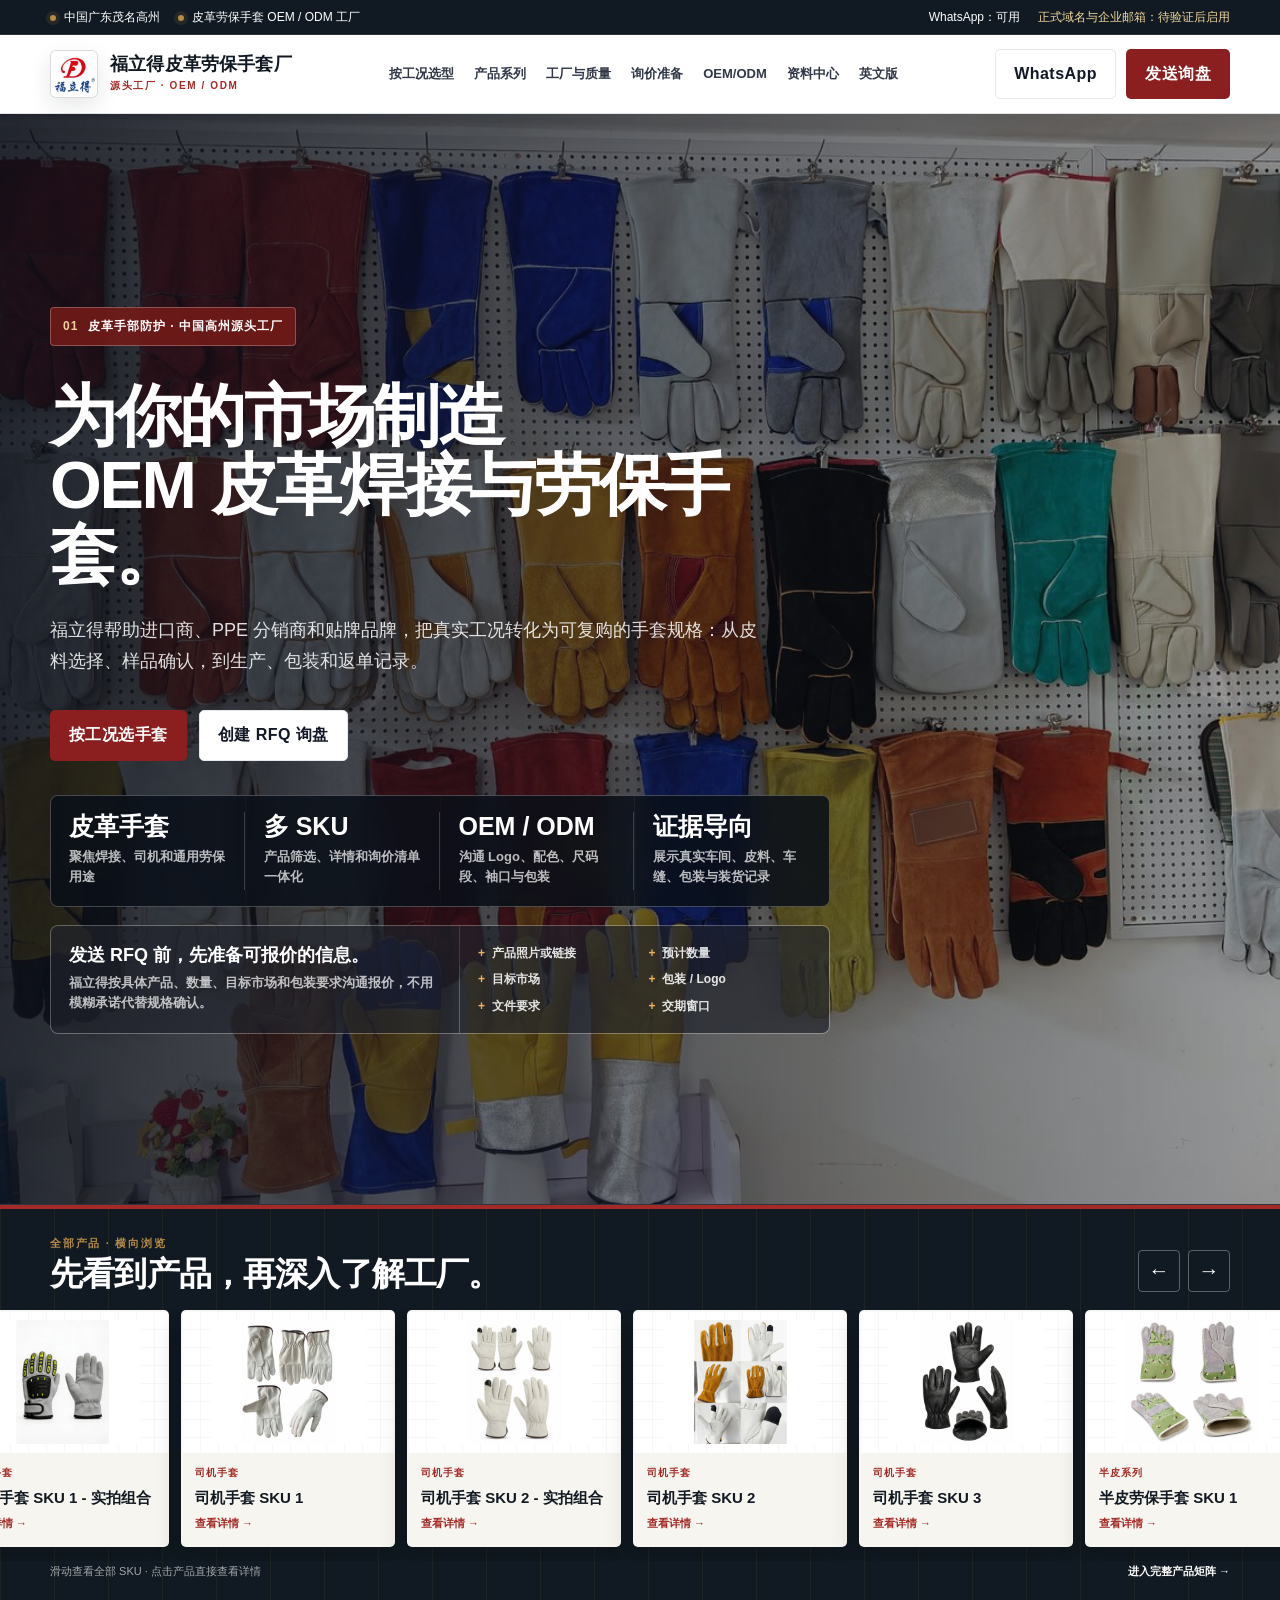
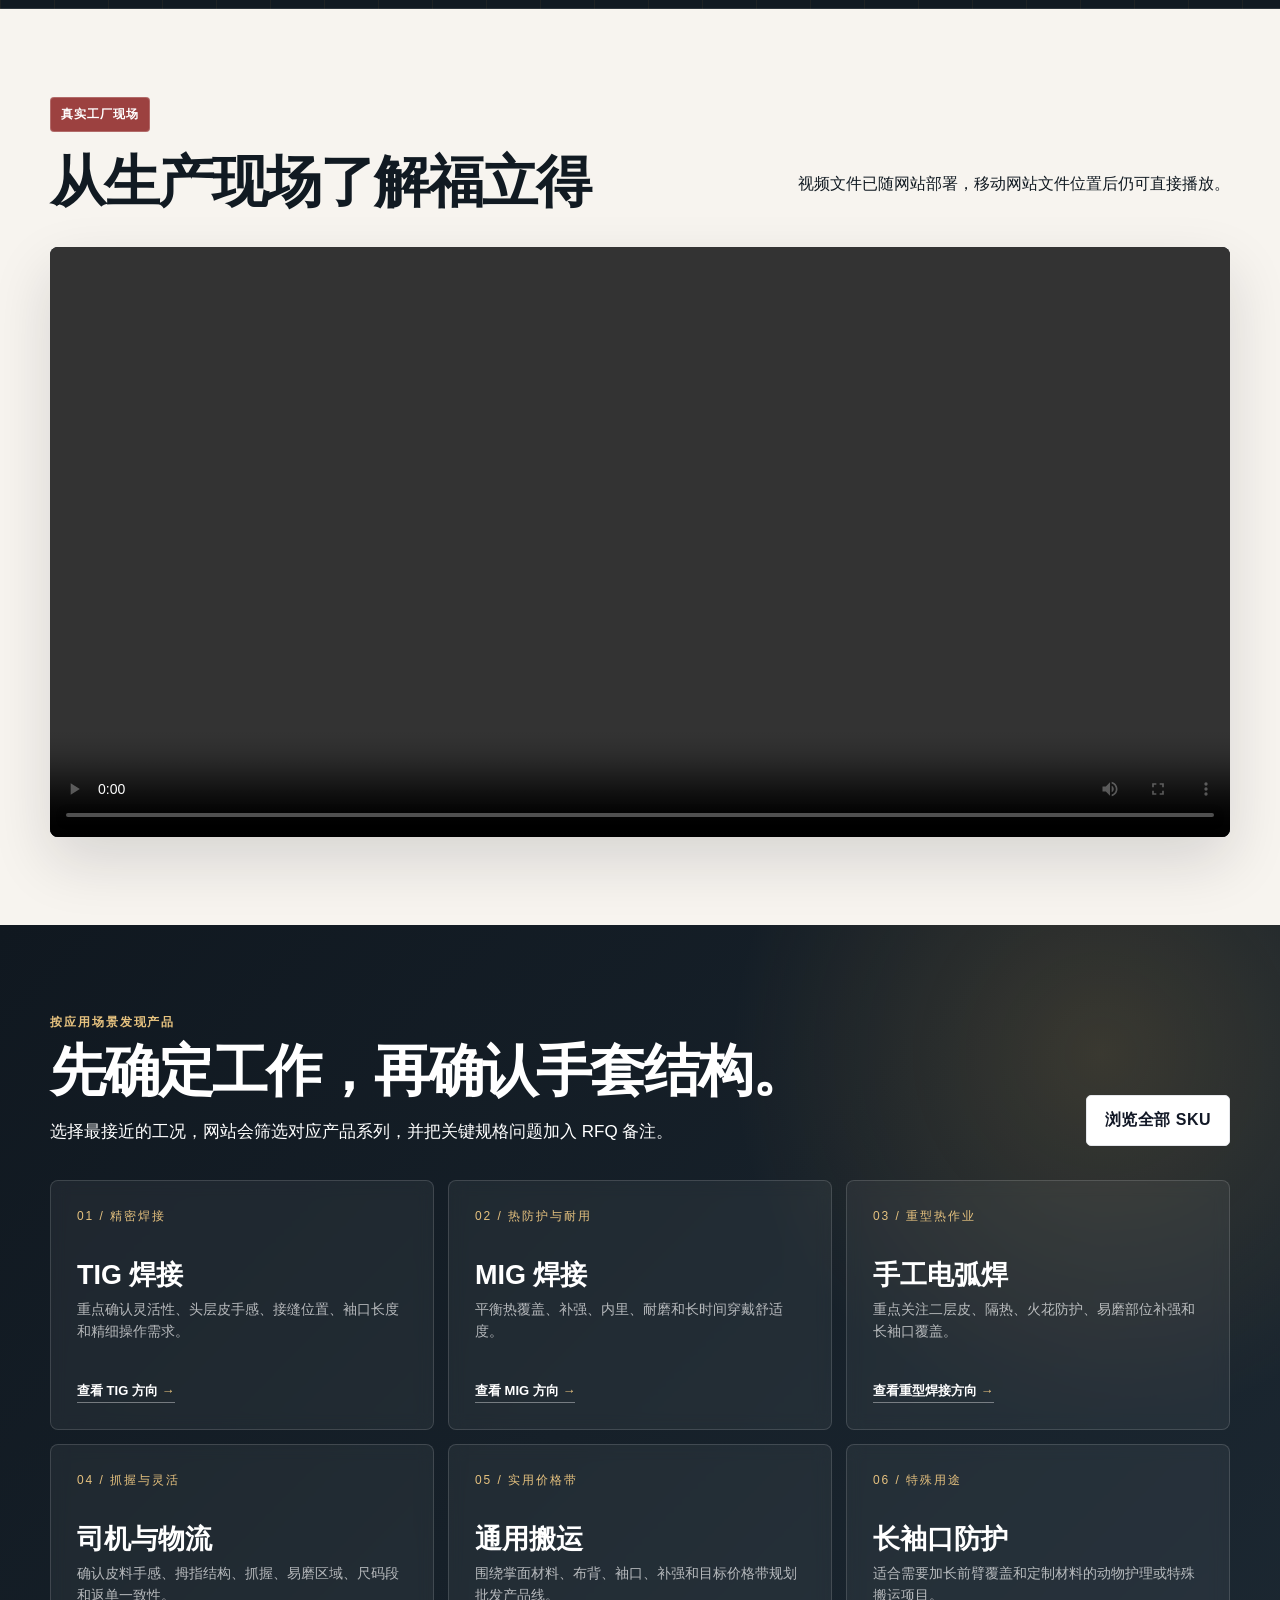
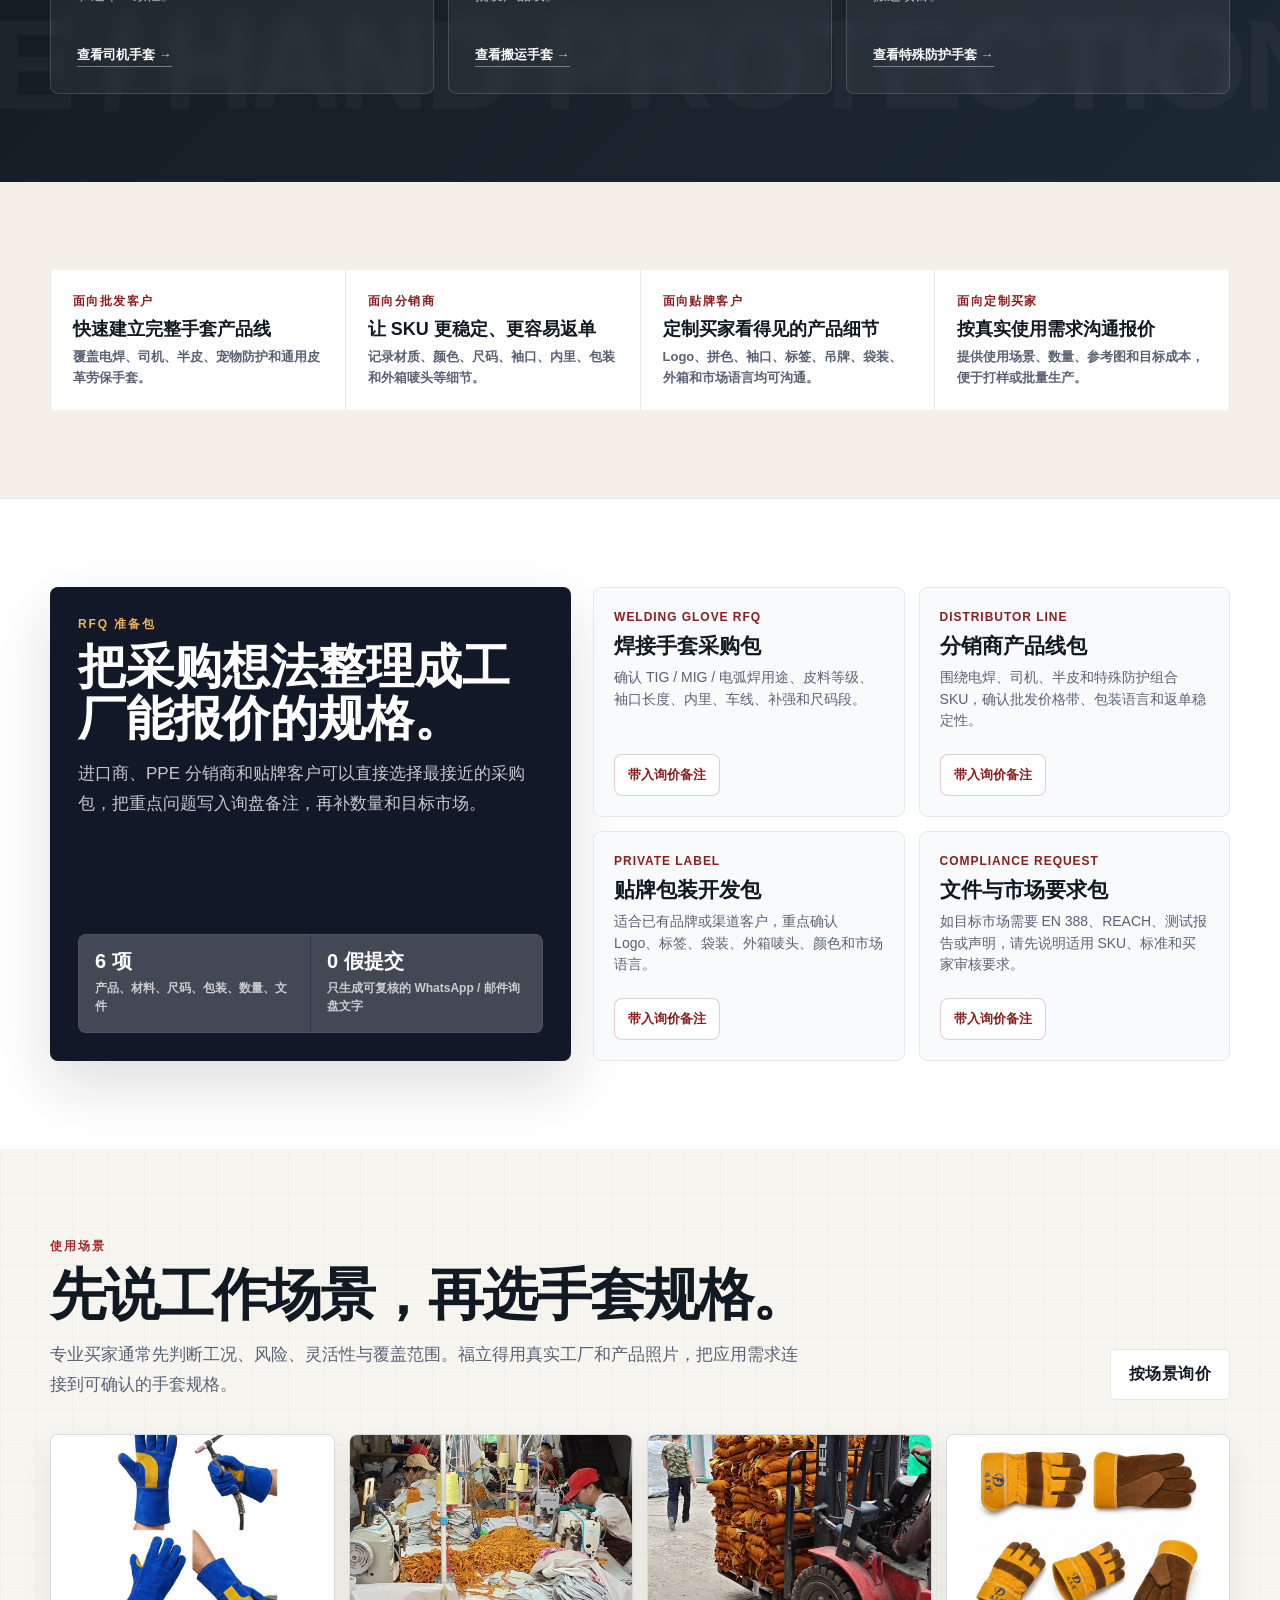
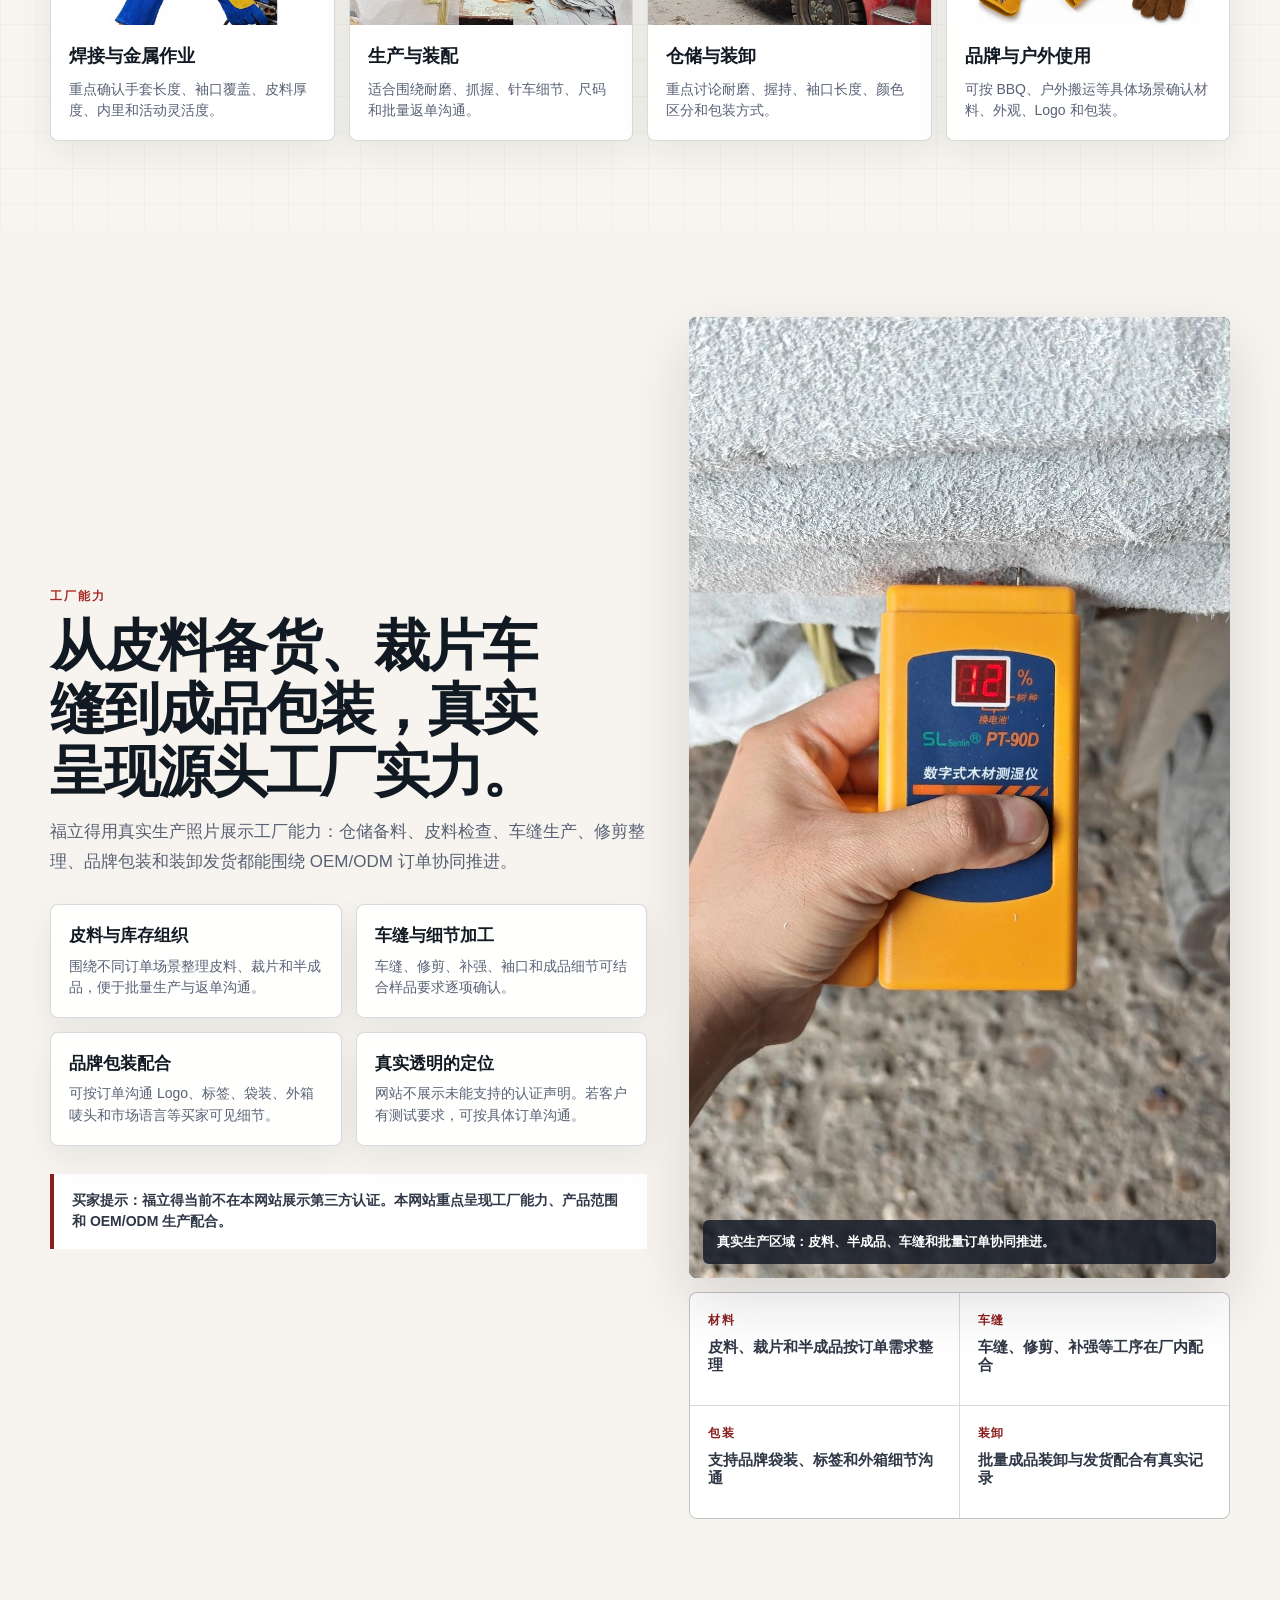
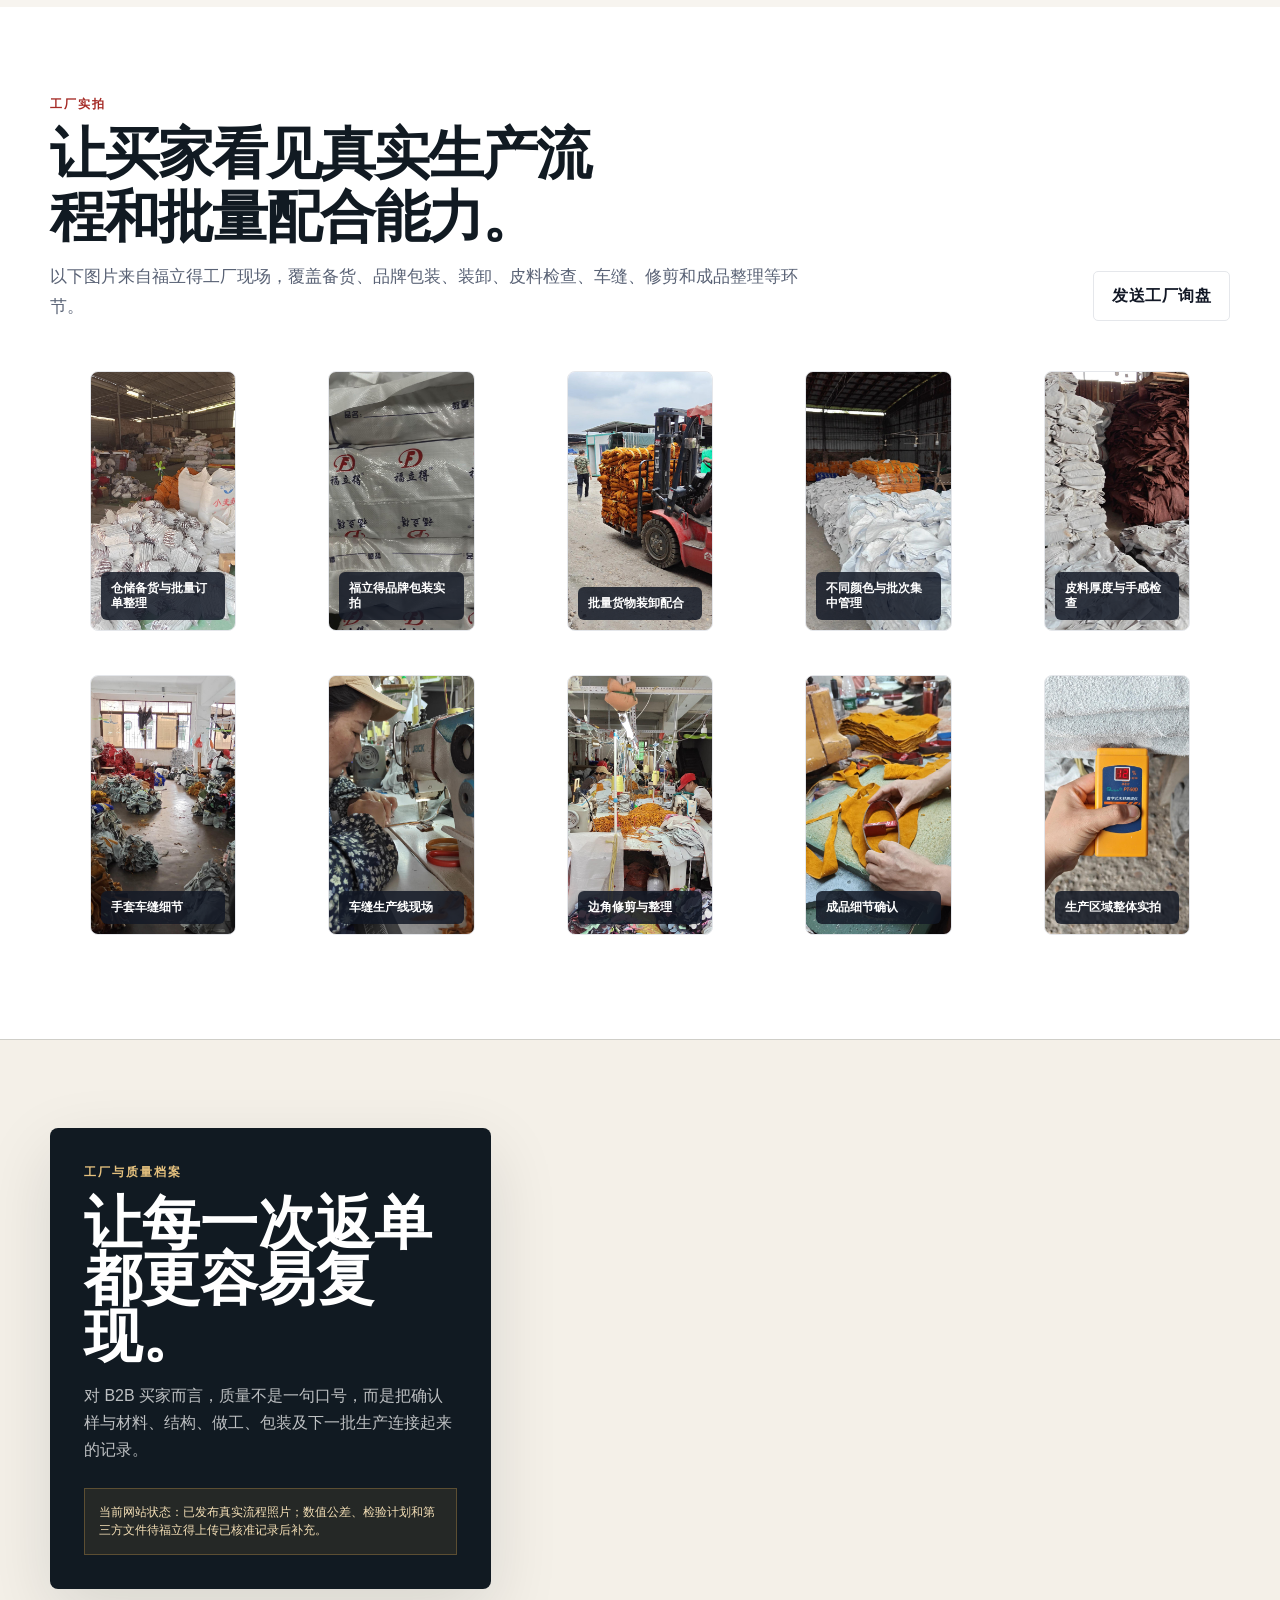
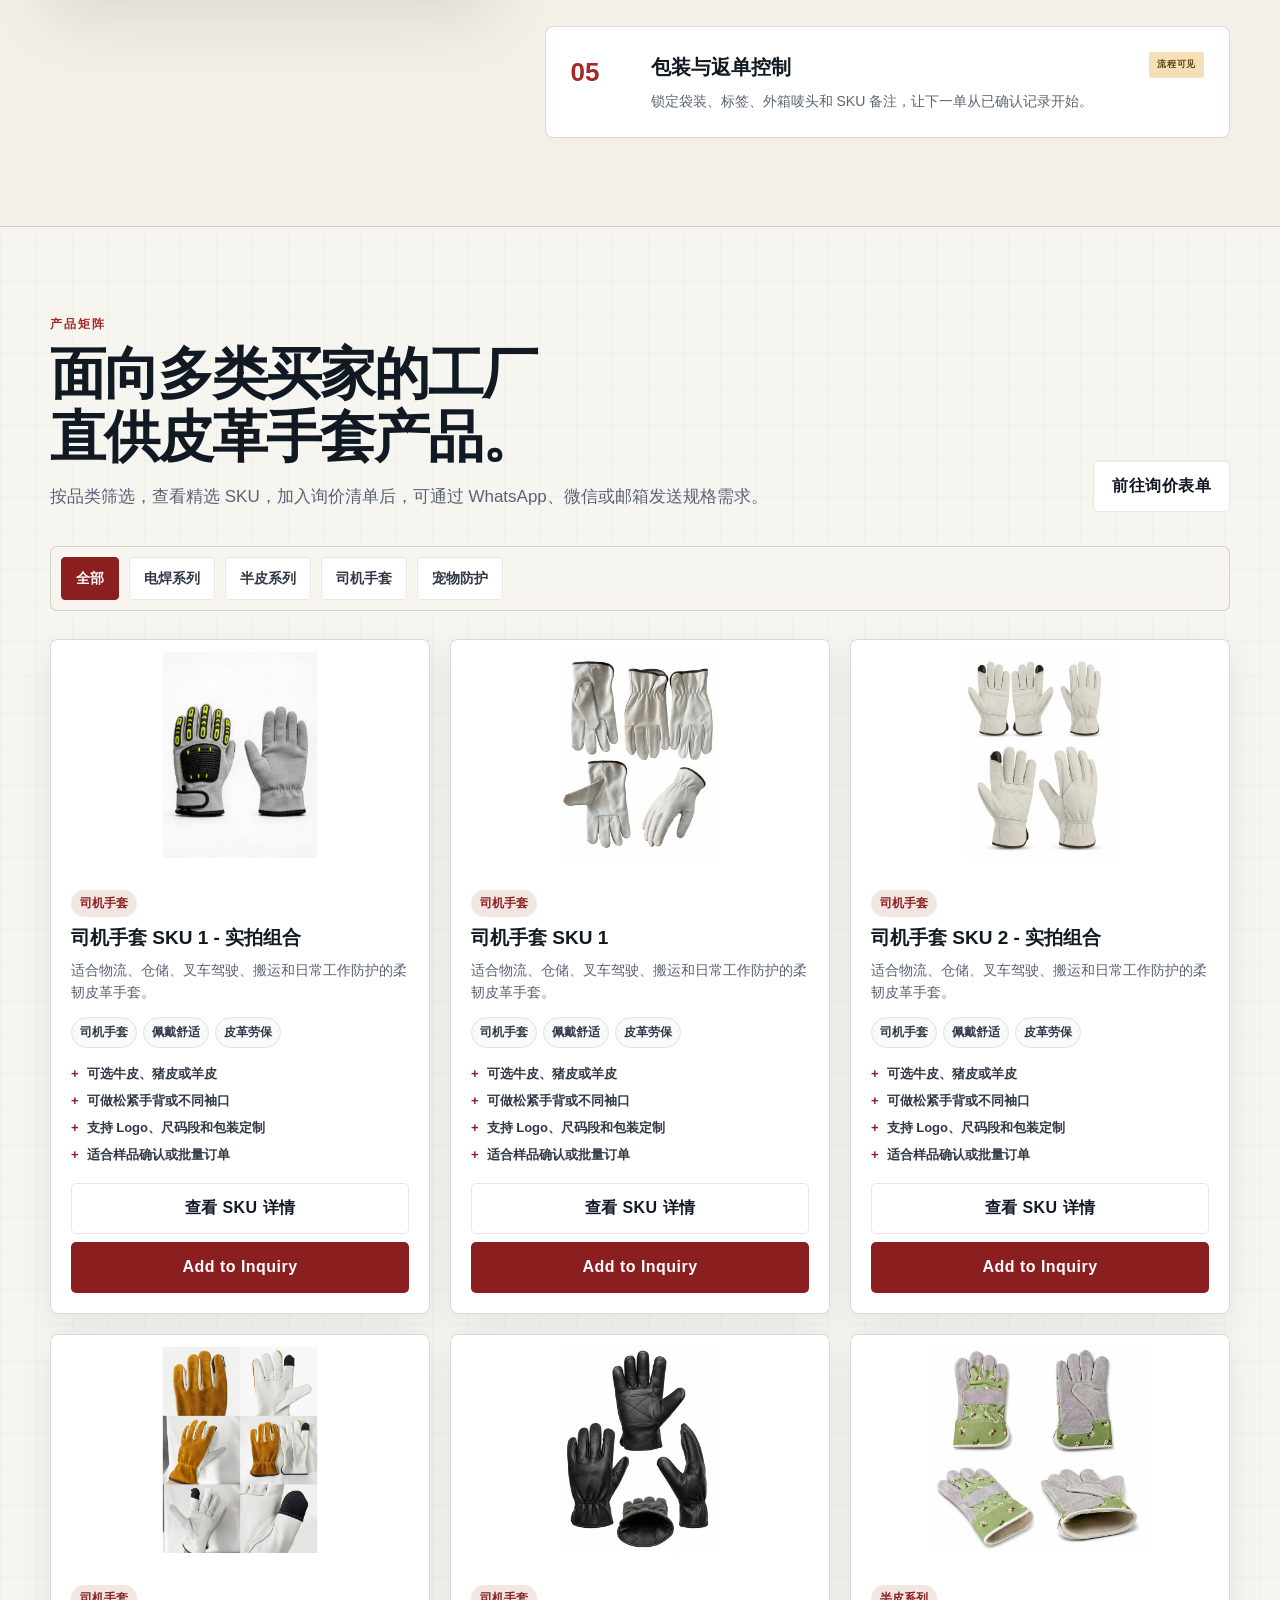
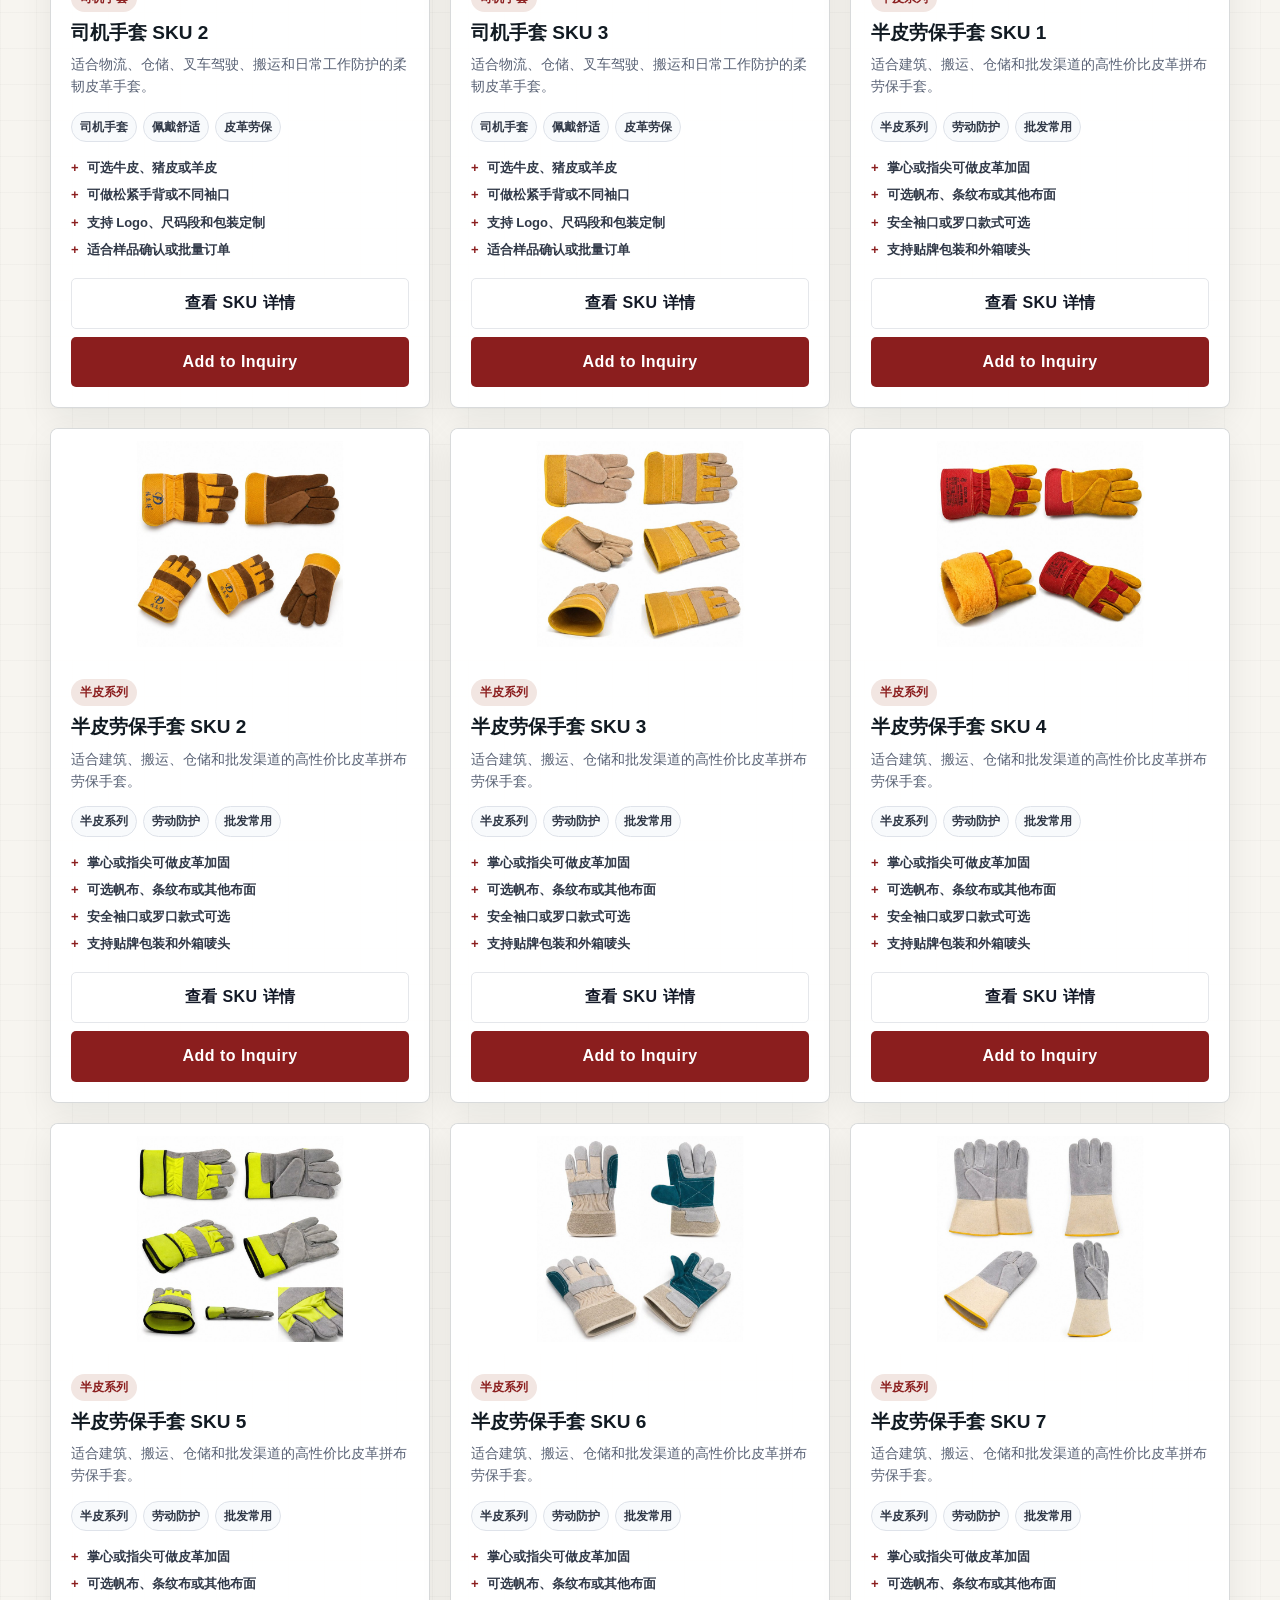
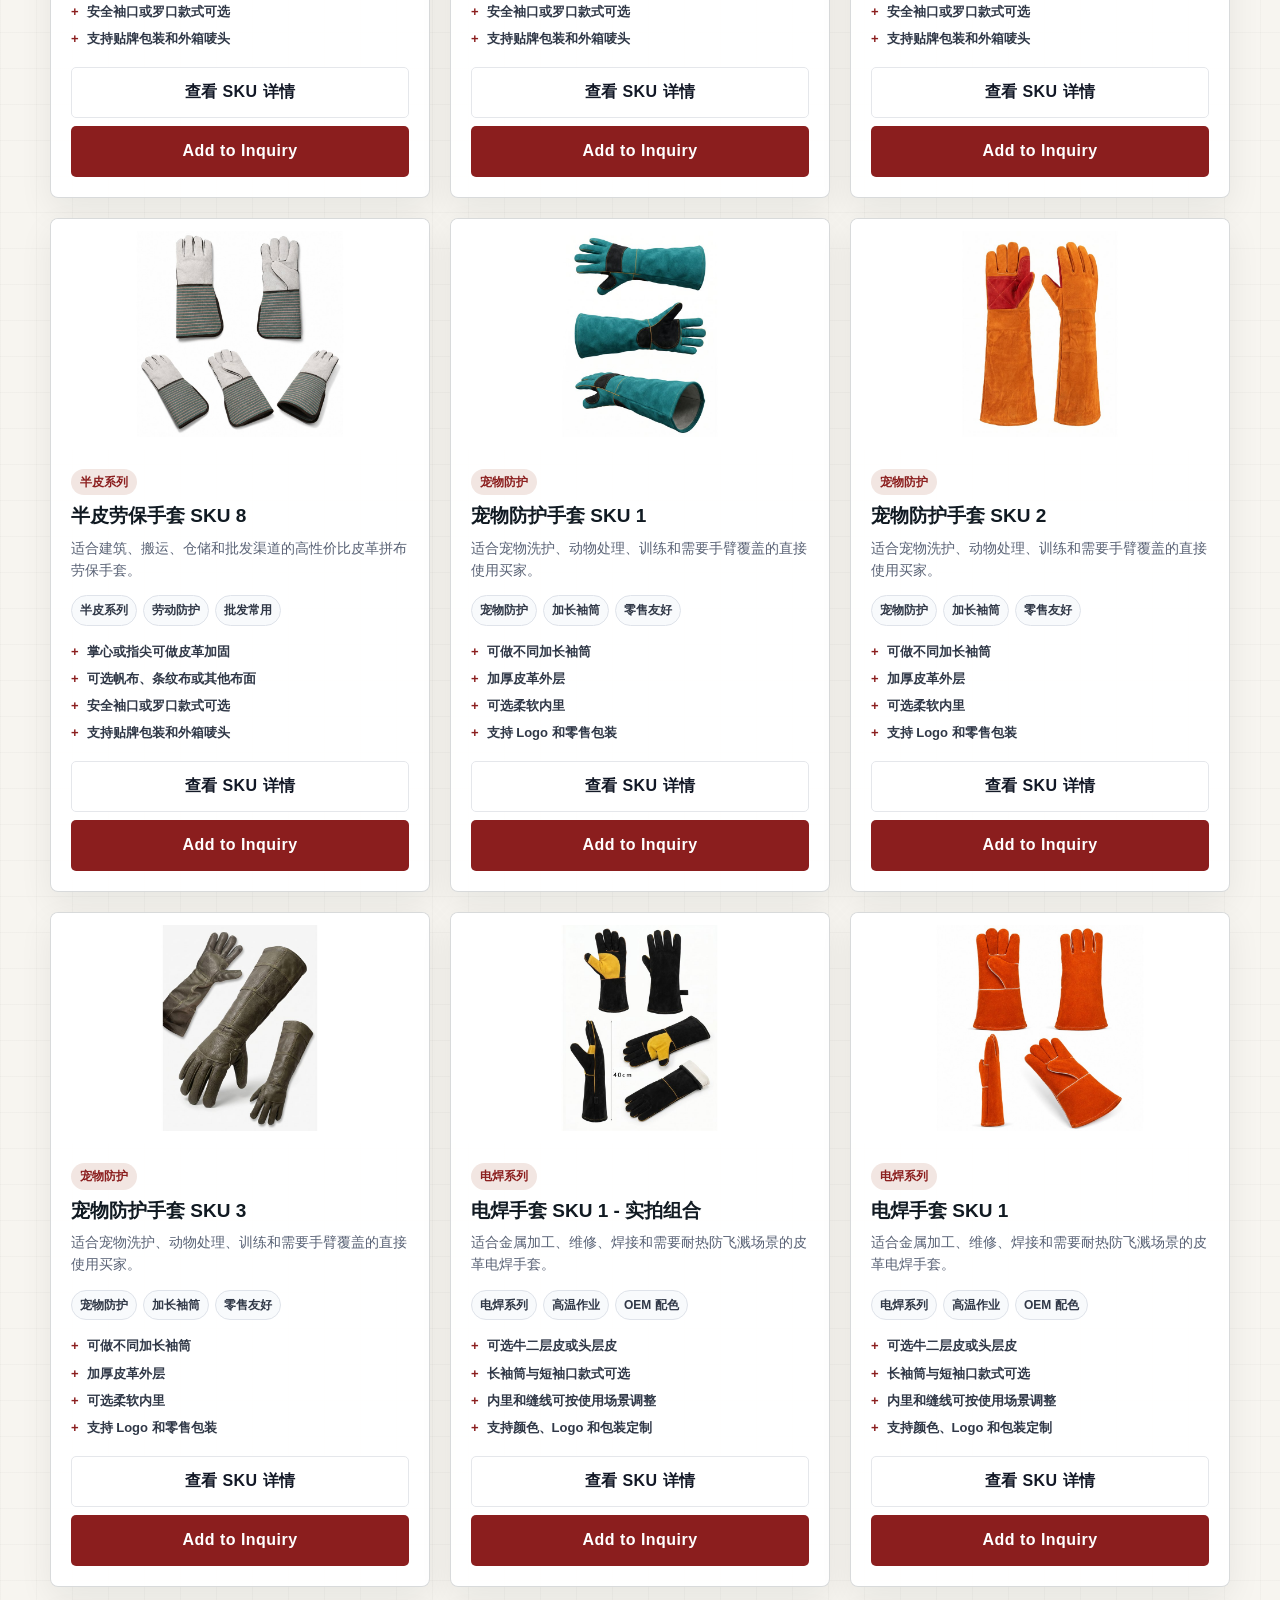
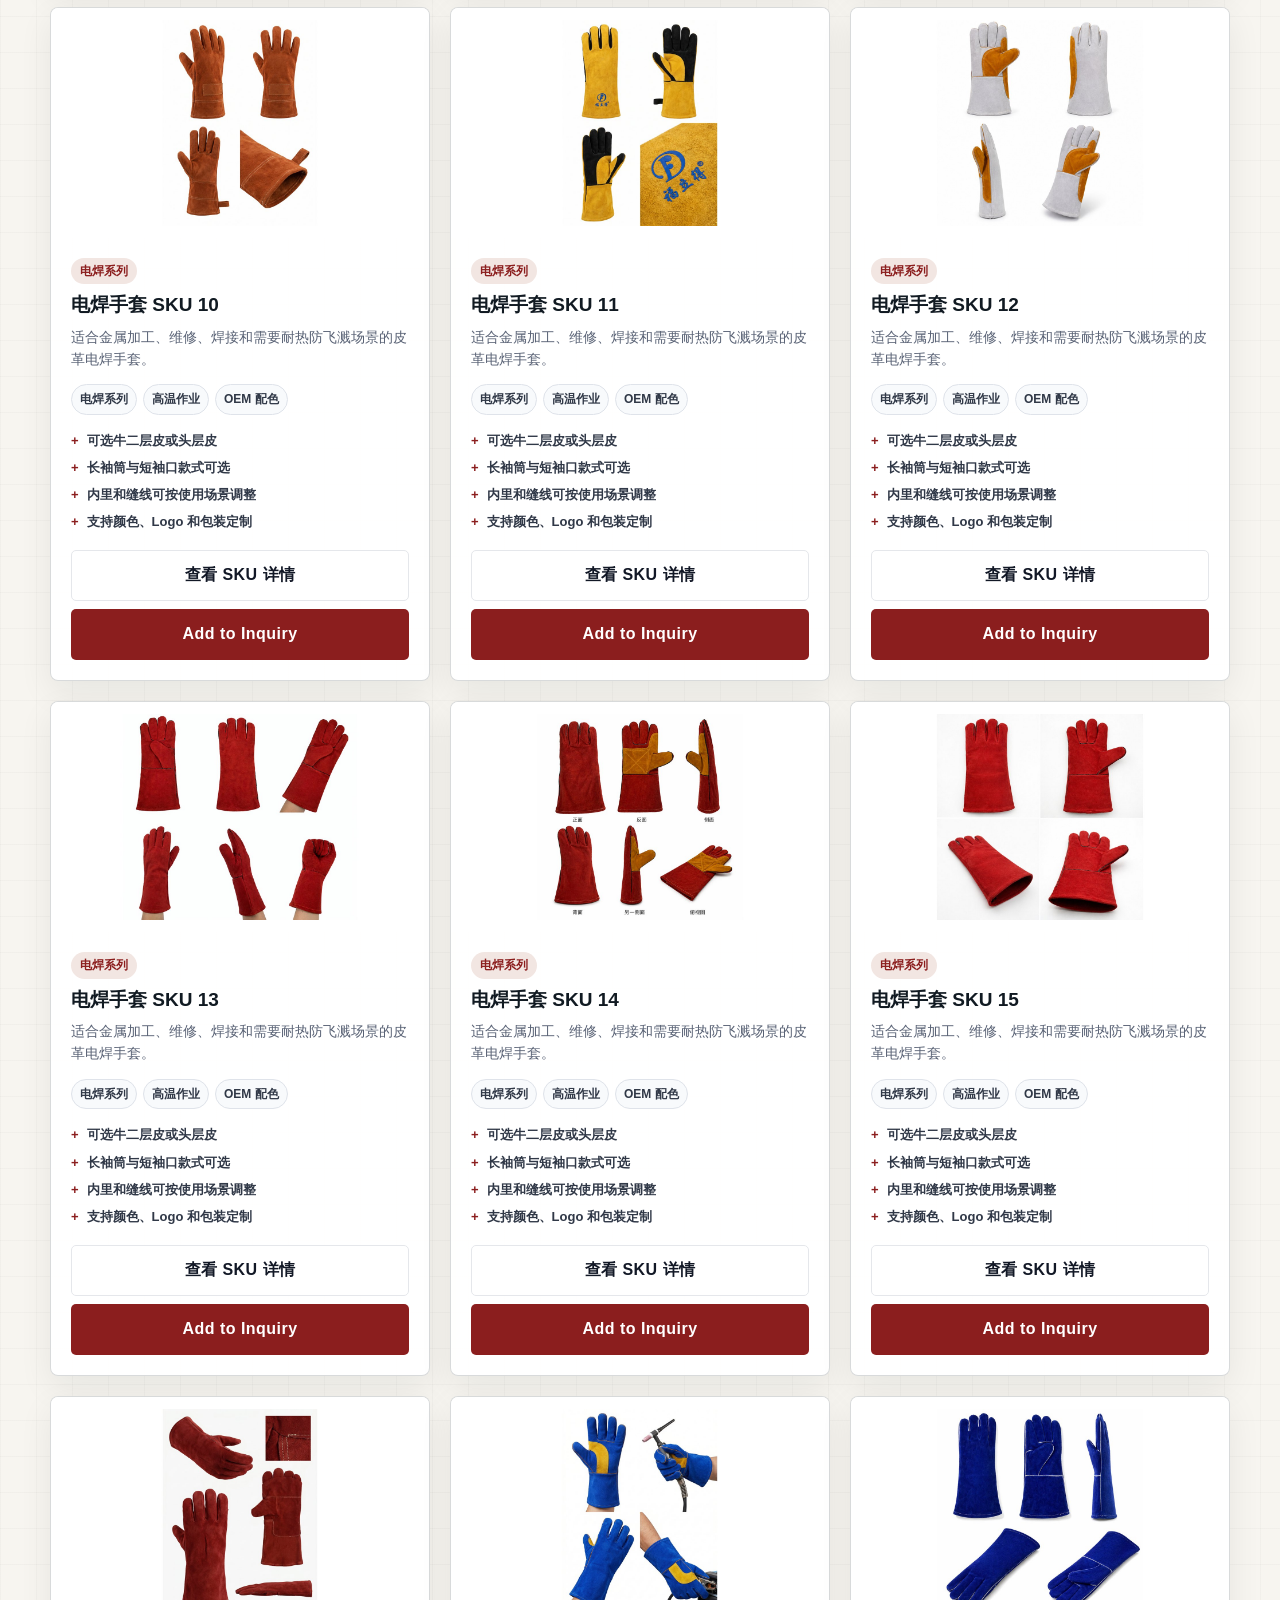
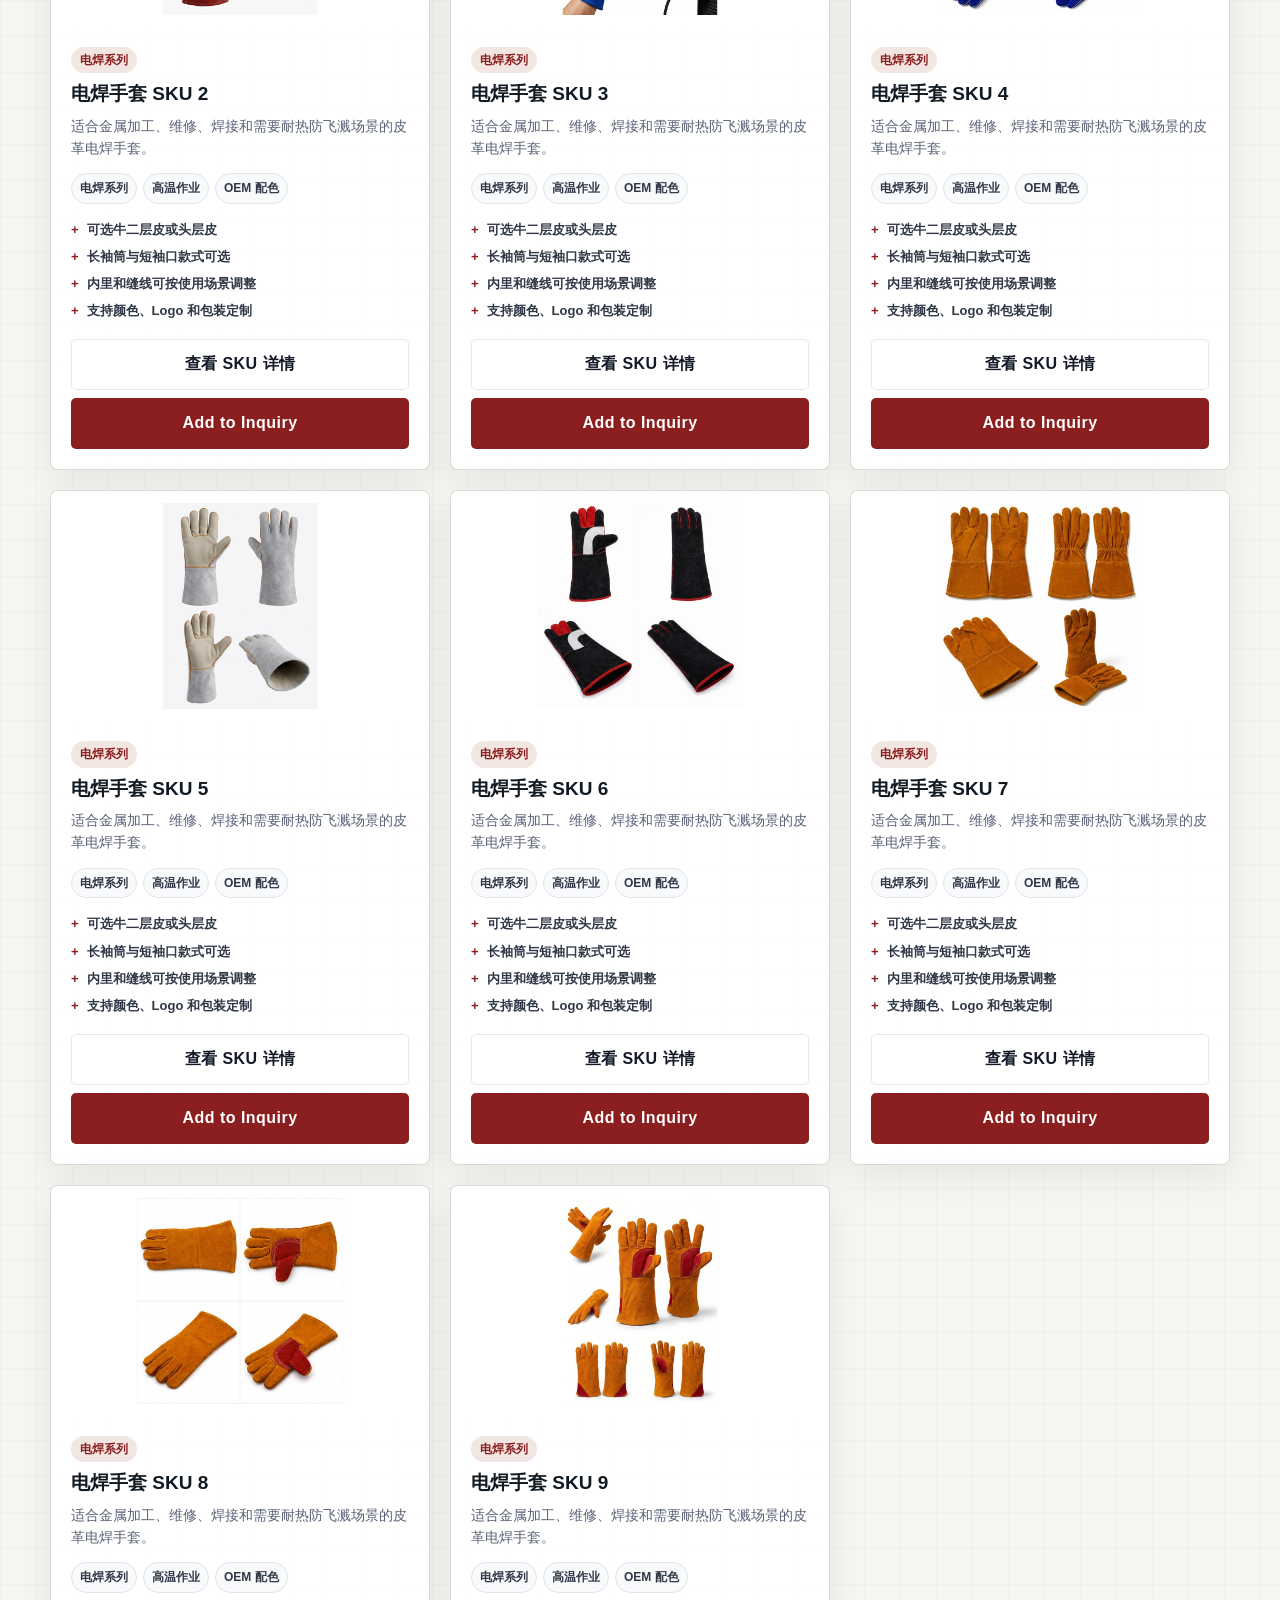
==== commit c131ac54: "Sync published homepage with local index" ====
--- a/index.html
+++ b/index.html
@@ -365,6 +365,54 @@
       background: #fff;
     }
 
+    .factory-video {
+      background: #f7f4ef;
+    }
+
+    .factory-video video {
+      display: block;
+      width: 100%;
+      max-height: 620px;
+      object-fit: contain;
+      background: #0b0f17;
+      border-radius: var(--radius);
+      box-shadow: var(--shadow);
+    }
+
+    .scene-grid {
+      display: grid;
+      grid-template-columns: repeat(auto-fit, minmax(220px, 1fr));
+      gap: 14px;
+    }
+
+    .scene-card {
+      overflow: hidden;
+      border: 1px solid rgba(18, 24, 38, 0.1);
+      border-radius: var(--radius);
+      background: #fff;
+    }
+
+    .scene-card img {
+      width: 100%;
+      height: 190px;
+      object-fit: cover;
+    }
+
+    .scene-card-copy {
+      padding: 18px;
+    }
+
+    .scene-card-copy strong {
+      display: block;
+      font-size: 18px;
+    }
+
+    .scene-card-copy p {
+      margin: 8px 0 0;
+      color: var(--muted);
+      font-size: 14px;
+    }
+
     .buyer-bar-grid {
       display: grid;
       grid-template-columns: repeat(4, minmax(0, 1fr));
@@ -476,6 +524,73 @@
       font-weight: 800;
     }
 
+    .factory-visual {
+      display: grid;
+      gap: 14px;
+    }
+
+    .factory-visual-main {
+      position: relative;
+      overflow: hidden;
+      margin: 0;
+      border-radius: var(--radius);
+      box-shadow: var(--shadow);
+      background: #111827;
+    }
+
+    .factory-visual-main img {
+      width: 100%;
+      min-height: 470px;
+      object-fit: cover;
+    }
+
+    .factory-visual-main figcaption {
+      position: absolute;
+      left: 14px;
+      right: 14px;
+      bottom: 14px;
+      padding: 12px 14px;
+      border-radius: 6px;
+      background: rgba(18, 24, 38, 0.84);
+      color: #fff;
+      font-size: 13px;
+      font-weight: 800;
+    }
+
+    .factory-proof-panel {
+      display: grid;
+      grid-template-columns: repeat(2, minmax(0, 1fr));
+      gap: 1px;
+      overflow: hidden;
+      border: 1px solid rgba(18, 24, 38, 0.12);
+      border-radius: var(--radius);
+      background: rgba(18, 24, 38, 0.12);
+    }
+
+    .factory-proof {
+      min-height: 112px;
+      padding: 18px;
+      background: #fff;
+    }
+
+    .factory-proof b {
+      display: block;
+      color: var(--red);
+      font-size: 12px;
+      font-weight: 900;
+      letter-spacing: 0.1em;
+      text-transform: uppercase;
+    }
+
+    .factory-proof span {
+      display: block;
+      margin-top: 8px;
+      color: #303847;
+      font-size: 15px;
+      font-weight: 900;
+      line-height: 1.25;
+    }
+
     .feature-grid {
       display: grid;
       grid-template-columns: repeat(2, minmax(0, 1fr));
@@ -500,6 +615,51 @@
       margin: 0;
       color: var(--muted);
       font-size: 14px;
+    }
+
+    .factory-gallery {
+      background: #fff;
+    }
+
+    .factory-gallery-grid {
+      display: grid;
+      grid-template-columns: repeat(5, minmax(0, 1fr));
+      gap: 12px;
+    }
+
+    .factory-gallery-tile {
+      position: relative;
+      overflow: hidden;
+      border: 1px solid var(--line);
+      border-radius: var(--radius);
+      background: #111827;
+      min-height: 260px;
+    }
+
+    .factory-gallery-tile img {
+      width: 100%;
+      height: 100%;
+      aspect-ratio: 3 / 4;
+      object-fit: cover;
+      transition: transform 0.3s ease;
+    }
+
+    .factory-gallery-tile:hover img {
+      transform: scale(1.04);
+    }
+
+    .factory-gallery-tile span {
+      position: absolute;
+      left: 10px;
+      right: 10px;
+      bottom: 10px;
+      padding: 9px 10px;
+      border-radius: 6px;
+      background: rgba(18, 24, 38, 0.84);
+      color: #fff;
+      font-size: 12px;
+      font-weight: 900;
+      line-height: 1.25;
     }
 
     .process {
@@ -558,6 +718,10 @@
       box-shadow: var(--shadow);
     }
 
+    .rfq-pack-lead h2 {
+      font-size: clamp(30px, 4vw, 48px);
+    }
+
     .rfq-pack-lead .section-kicker {
       color: #efb15f;
     }
@@ -623,7 +787,7 @@
     }
 
     .rfq-pack-card h3 {
-      margin: 8px 0;
+      margin: 8px 0 8px;
       font-size: 21px;
       line-height: 1.18;
     }
@@ -807,6 +971,266 @@
       margin-top: auto;
     }
 
+    .product-actions { display: grid; gap: 8px; margin-top: auto; }
+    .product-actions .btn { margin-top: 0; }
+
+    .product-card {
+      cursor: pointer;
+      transition: transform 0.2s ease, box-shadow 0.2s ease;
+    }
+
+    .product-card:hover,
+    .product-card:focus-visible {
+      transform: translateY(-3px);
+      box-shadow: 0 14px 30px rgba(18, 24, 38, 0.12);
+      outline: none;
+    }
+
+    .product-modal {
+      width: min(1120px, calc(100% - 28px));
+      max-width: none;
+      max-height: min(900px, calc(100vh - 28px));
+      padding: 0;
+      border: 0;
+      border-radius: 14px;
+      color: var(--ink);
+      background: #fff;
+      box-shadow: 0 30px 100px rgba(0, 0, 0, 0.35);
+    }
+
+    .product-modal::backdrop { background: rgba(10, 14, 23, 0.68); }
+    .product-modal-shell { display: grid; grid-template-columns: minmax(0, 1.05fr) minmax(360px, 0.95fr); min-height: 620px; }
+    .product-modal-gallery { padding: 28px; background: #f6f3ee; }
+    .product-modal-main { display: grid; place-items: center; height: 430px; border: 1px solid var(--line); border-radius: 10px; background: #fff; }
+    .product-modal-main img { width: 100%; height: 100%; object-fit: contain; padding: 20px; }
+    .product-modal-thumbs { display: flex; gap: 10px; margin-top: 14px; overflow-x: auto; }
+    .product-modal-thumb { flex: 0 0 76px; height: 76px; padding: 4px; border: 1px solid var(--line); border-radius: 8px; background: #fff; cursor: pointer; }
+    .product-modal-thumb.active { border: 2px solid var(--red); }
+    .product-modal-thumb img { width: 100%; height: 100%; object-fit: contain; }
+    .product-modal-gallery-meta { margin-top: 10px; color: var(--muted); font-size: 12px; }
+    .product-modal-info { position: relative; overflow-y: auto; padding: 34px; }
+    .product-modal-close { position: absolute; top: 16px; right: 18px; width: 36px; height: 36px; border: 1px solid var(--line); border-radius: 50%; background: #fff; color: var(--ink); font-size: 22px; cursor: pointer; }
+    .product-modal-info h2 { max-width: 520px; margin: 12px 42px 12px 0; font-size: clamp(26px, 3vw, 40px); line-height: 1.12; }
+    .product-modal-desc { color: var(--muted); font-size: 15px; }
+    .product-modal-tags { display: flex; flex-wrap: wrap; gap: 7px; margin: 18px 0; }
+    .product-modal-section { padding: 18px 0; border-top: 1px solid var(--line); }
+    .product-modal-section h3 { margin: 0 0 10px; font-size: 14px; letter-spacing: 0.08em; text-transform: uppercase; }
+    .product-modal-scene-figure { margin: 14px 0 0; }
+    .product-modal-scene-figure img { display: block; width: 100%; max-height: 250px; object-fit: cover; border-radius: 8px; }
+    .product-modal-scene-figure figcaption { margin-top: 7px; color: var(--muted); font-size: 12px; }
+    .product-data-heading { margin-top: 22px !important; }
+    .product-data-grid { display: grid; grid-template-columns: 1fr 1fr; border: 1px solid var(--line); border-bottom: 0; }
+    .product-data-row { display: grid; grid-template-columns: minmax(92px, .8fr) minmax(0, 1.2fr); min-height: 42px; border-bottom: 1px solid var(--line); }
+    .product-data-row dt, .product-data-row dd { margin: 0; padding: 10px 12px; font-size: 13px; }
+    .product-data-row dt { background: #f7f7f6; color: #4d5562; }
+    .product-data-row dd { color: #222b38; font-weight: 600; }
+    @media (max-width: 620px) { .product-data-grid { grid-template-columns: 1fr; } }
+    .product-modal-specs { display: grid; gap: 8px; margin: 0; padding: 0; list-style: none; color: #303847; font-size: 14px; }
+    .product-modal-specs li::before { content: "+"; margin-right: 8px; color: var(--red); font-weight: 900; }
+    .product-modal-note { padding: 12px 14px; border-left: 3px solid var(--red); background: #fff7f3; color: #4d2d29; font-size: 13px; }
+    .product-modal-actions { display: flex; flex-wrap: wrap; gap: 10px; margin-top: 22px; }
+
+    @media (max-width: 820px) {
+      .product-modal-shell { grid-template-columns: 1fr; }
+      .product-modal-gallery { padding: 18px; }
+      .product-modal-main { height: 330px; }
+      .product-modal-info { padding: 24px 20px 28px; }
+    }
+
+    .product-spotlight {
+      display: grid;
+      grid-template-columns: minmax(0, 0.95fr) minmax(0, 1.05fr);
+      gap: 24px;
+      align-items: stretch;
+      margin: 34px 0 0;
+      padding: 24px;
+      border: 1px solid rgba(139, 30, 30, 0.18);
+      border-radius: var(--radius);
+      background: linear-gradient(135deg, #fff 0%, #fff7f3 100%);
+      box-shadow: var(--shadow);
+    }
+
+    .spotlight-media {
+      position: relative;
+      display: grid;
+      gap: 14px;
+      min-width: 0;
+    }
+
+    .spotlight-media img {
+      width: 100%;
+      aspect-ratio: 1.12 / 1;
+      object-fit: contain;
+      border: 1px solid var(--line);
+      border-radius: var(--radius);
+      background: #fff;
+    }
+
+    .spotlight-badge {
+      position: absolute;
+      left: 14px;
+      top: 14px;
+      z-index: 1;
+      padding: 7px 10px;
+      border-radius: 999px;
+      background: rgba(139, 30, 30, 0.94);
+      color: #fff;
+      font-size: 12px;
+      font-weight: 900;
+      letter-spacing: 0.03em;
+    }
+
+    .spotlight-proof-grid {
+      display: grid;
+      grid-template-columns: repeat(2, minmax(0, 1fr));
+      gap: 10px;
+    }
+
+    .spotlight-proof {
+      padding: 13px;
+      border: 1px solid var(--line);
+      border-radius: 10px;
+      background: #fff;
+    }
+
+    .spotlight-proof b {
+      display: block;
+      color: var(--red);
+      font-size: 12px;
+      font-weight: 900;
+      text-transform: uppercase;
+    }
+
+    .spotlight-proof span {
+      display: block;
+      margin-top: 5px;
+      color: #303847;
+      font-size: 13px;
+      font-weight: 800;
+      line-height: 1.35;
+    }
+
+    .spotlight-copy {
+      min-width: 0;
+    }
+
+    .spotlight-copy h3 {
+      margin: 0 0 10px;
+      font-size: 32px;
+      line-height: 1.08;
+    }
+
+    .reference-note {
+      margin: 14px 0 16px;
+      padding: 13px 14px;
+      border-left: 4px solid var(--red);
+      border-radius: 10px;
+      background: rgba(139, 30, 30, 0.07);
+      color: #303847;
+      font-size: 14px;
+      font-weight: 800;
+      line-height: 1.55;
+    }
+
+    .spec-table {
+      display: grid;
+      grid-template-columns: 150px 1fr;
+      overflow: hidden;
+      border: 1px solid var(--line);
+      border-radius: 12px;
+      background: #fff;
+      font-size: 13px;
+    }
+
+    .spec-row {
+      display: contents;
+    }
+
+    .spec-label,
+    .spec-value {
+      padding: 10px 12px;
+      border-bottom: 1px solid var(--line);
+      line-height: 1.45;
+    }
+
+    .spec-row:last-child .spec-label,
+    .spec-row:last-child .spec-value {
+      border-bottom: 0;
+    }
+
+    .spec-label {
+      background: #f8fafc;
+      color: #303847;
+      font-weight: 900;
+    }
+
+    .spec-value {
+      color: var(--muted);
+      font-weight: 700;
+    }
+
+    .buyer-checklist {
+      display: grid;
+      grid-template-columns: repeat(2, minmax(0, 1fr));
+      gap: 8px;
+      margin: 16px 0 18px;
+      padding: 0;
+      list-style: none;
+    }
+
+    .buyer-checklist li {
+      padding: 9px 10px;
+      border: 1px solid var(--line);
+      border-radius: 999px;
+      background: #fff;
+      color: #303847;
+      font-size: 12px;
+      font-weight: 900;
+    }
+
+    .buyer-checklist li::before {
+      content: "\2713";
+      margin-right: 7px;
+      color: var(--red);
+    }
+
+    .spotlight-actions {
+      display: flex;
+      flex-wrap: wrap;
+      gap: 10px;
+    }
+
+    .faq-section {
+      background: #fff;
+    }
+
+    .faq-grid {
+      display: grid;
+      grid-template-columns: repeat(3, minmax(0, 1fr));
+      gap: 16px;
+    }
+
+    .faq-card {
+      padding: 20px;
+      border: 1px solid var(--line);
+      border-radius: var(--radius);
+      background: #f8fafc;
+    }
+
+    .faq-card h3 {
+      margin: 0 0 8px;
+      color: #121826;
+      font-size: 18px;
+      line-height: 1.25;
+    }
+
+    .faq-card p {
+      margin: 0;
+      color: var(--muted);
+      font-size: 14px;
+      line-height: 1.6;
+    }
+
     .sku-gallery {
       margin-top: 34px;
       padding-top: 28px;
@@ -902,7 +1326,7 @@
 
     .image-band-media {
       min-height: 570px;
-      background: url("assets/cutting-room.jpg") center / cover no-repeat;
+      background: url("assets/factory-strength/sewing-line.jpg") center / cover no-repeat;
     }
 
     .honesty-note {
@@ -1170,16 +1594,25 @@
       .buyer-bar-grid,
       .process,
       .product-grid,
+      .product-spotlight,
+      .faq-grid,
       .rfq-pack-grid,
       .rfq-pack-cards,
       .rfq-pack-stats,
       .sku-strip,
       .feature-grid,
+      .factory-proof-panel,
+      .spotlight-proof-grid,
+      .buyer-checklist,
       .contact-grid,
       .split,
       .image-band-inner,
       .footer-grid {
         grid-template-columns: 1fr;
+      }
+
+      .factory-gallery-grid {
+        grid-template-columns: repeat(2, minmax(0, 1fr));
       }
 
       .contact-grid {
@@ -1265,24 +1698,13 @@
       }
 
       .nav-links {
-        display: grid !important;
+        display: flex !important;
         flex-basis: 100%;
-        grid-template-columns: repeat(2, minmax(0, 1fr));
-        gap: 6px;
-        width: 100%;
-        min-width: 0;
-        max-width: 100%;
-        padding: 0 0 12px;
-        font-size: 11px;
-      }
-
-      .nav-links a {
-        min-width: 0;
-        padding: 8px 6px;
-        border: 1px solid var(--line);
-        border-radius: 6px;
-        text-align: center;
-        overflow-wrap: anywhere;
+        flex-wrap: wrap;
+        justify-content: flex-start;
+        gap: 12px;
+        padding: 0 0 12px 48px;
+        font-size: 12px;
       }
 
       .menu-toggle {
@@ -1308,71 +1730,119 @@
         grid-template-columns: 1fr;
       }
 
+      .rfq-pack-lead {
+        padding: 22px;
+      }
+
+      .proof-item {
+        padding: 14px;
+        overflow-wrap: anywhere;
+      }
+
+      .section-head {
+        display: block;
+      }
+
+      .form-grid,
+      .qr-grid,
+      .form-actions {
+        grid-template-columns: 1fr;
+      }
+
+      .product-img {
+        height: 210px;
+      }
+
+      .factory-gallery-grid {
+        grid-template-columns: 1fr;
+      }
+
+      .factory-visual-main img {
+        min-height: 380px;
+      }
+    }
+  </style>
+  <link rel="stylesheet" href="product-detail.css" />
+  <link rel="stylesheet" href="b2b-authority.css" />
+  <style>
+    @media (max-width: 640px) {
       html,
       body {
         max-width: 100%;
         overflow-x: hidden;
       }
 
-      .proof-item {
-        padding: 14px;
+      html[lang="zh-CN"] .hero h1,
+      .hero h1 {
+        max-width: 100%;
+        font-size: 32px;
+        line-height: 1.12;
         overflow-wrap: anywhere;
-      }
-
-      .section-head {
-        display: block;
-      }
-
-      .form-grid,
-      .qr-grid,
-      .form-actions {
-        grid-template-columns: 1fr;
-      }
-
-      .product-img {
-        height: 210px;
+        word-break: break-word;
+      }
+
+      html[lang="zh-CN"] .hero h1 {
+        word-break: break-all;
+      }
+
+      .hero p {
+        font-size: 15px;
+        line-height: 1.65;
       }
     }
   </style>
 </head>
 <body>
+  <div class="trade-utility" aria-label="企业与联系方式状态">
+    <div class="container">
+      <div class="utility-proof">
+        <span>中国广东茂名高州</span>
+        <span>皮革劳保手套 OEM / ODM 工厂</span>
+      </div>
+      <div class="utility-contact">
+        <a href="https://wa.me/message/JF3NK3JK3BGUG1" target="_blank" rel="noopener">WhatsApp：可用</a>
+        <span class="utility-reserved">正式域名与企业邮箱：待验证后启用</span>
+      </div>
+    </div>
+  </div>
   <header class="site-header">
     <div class="container">
       <nav class="nav" id="nav">
-        <a class="brand" href="#top" aria-label="Fulide Leather Safety Glove Factory home">
-          <img src="福立得标志.jpg" alt="Fulide logo" />
+        <a class="brand" href="#top" aria-label="福立得皮革劳保手套厂首页">
+          <img src="assets/brand/福立得标志.jpg" alt="福立得标志" />
           <div class="brand-copy">
             <strong>福立得皮革劳保手套厂</strong>
             <span>源头工厂 · OEM / ODM</span>
           </div>
         </a>
         <div class="nav-links" aria-label="Primary navigation">
-          <a href="#capability">工厂实力</a>
+          <a href="#find-glove">按工况选型</a>
           <a href="#products">产品系列</a>
+          <a href="#quality">工厂与质量</a>
           <a href="#rfq-pack">询价准备</a>
           <a href="#oem">OEM/ODM</a>
-          <a href="index-en.html">English</a>
-          <a href="#contact">联系询价</a>
+          <a href="#documents">资料中心</a>
+          <a href="index-en.html">英文版</a>
         </div>
         <div class="nav-actions">
           <a class="btn secondary" href="https://wa.me/message/JF3NK3JK3BGUG1" target="_blank" rel="noopener">WhatsApp</a>
           <a class="btn" href="#contact">发送询盘</a>
         </div>
-        <button class="menu-toggle" id="menuToggle" aria-label="Toggle menu">☰</button>
+        <button class="menu-toggle" id="menuToggle" aria-label="打开菜单">☰</button>
       </nav>
     </div>
   </header>
 
   <main id="top">
-    <section class="hero" aria-label="Fulide factory hero">
+    <section class="hero" aria-label="福立得工厂首页展示">
       <div class="container">
         <div class="hero-content">
           <div class="eyebrow">皮革手部防护 · 中国高州源头工厂</div>
           <h1>为你的市场制造<br/>OEM 皮革焊接与劳保手套。</h1>
           <p>福立得帮助进口商、PPE 分销商和贴牌品牌，把真实工况转化为可复购的手套规格：从皮料选择、样品确认，到生产、包装和返单记录。</p>
           <div class="hero-actions">
-            <a class="btn" href="#products">查看产品矩阵</a>
-            <a class="btn secondary" href="#rfq-pack">准备 RFQ 询盘</a>
+            <a class="btn" href="#find-glove">按工况选手套</a>
+            <a class="btn secondary" href="#contact">创建 RFQ 询盘</a>
           </div>
           <div class="hero-proof" aria-label="Factory highlights">
             <div class="proof-item">
@@ -1389,7 +1859,7 @@
             </div>
             <div class="proof-item">
               <strong>证据导向</strong>
-              <span>展示真实产品、皮料、车缝和包装能力</span>
+              <span>展示真实车间、皮料、车缝、包装与装货记录</span>
             </div>
           </div>
           <div class="hero-rfq-panel" aria-label="询价前需要准备的信息">
@@ -1406,6 +1876,92 @@
               <li>交期窗口</li>
             </ul>
           </div>
+        </div>
+      </div>
+    </section>
+
+    <section class="hero-sku-rail" aria-label="全部 SKU 快速浏览">
+      <div class="container">
+        <div class="hero-sku-head">
+          <div>
+            <span>全部产品 · 横向浏览</span>
+            <h2>先看到产品，再深入了解工厂。</h2>
+          </div>
+          <div class="hero-sku-controls" aria-label="产品滑动控制">
+            <button type="button" data-sku-scroll="-1" aria-label="向左浏览">←</button>
+            <button type="button" data-sku-scroll="1" aria-label="向右浏览">→</button>
+          </div>
+        </div>
+        <div class="hero-sku-track" id="heroSkuTrack" aria-label="福立得全部产品"></div>
+        <div class="hero-sku-foot">
+          <span>滑动查看全部 SKU · 点击产品直接查看详情</span>
+          <a href="#products">进入完整产品矩阵 →</a>
+        </div>
+      </div>
+    </section>
+
+    <section class="factory-video" id="factory-video" aria-label="工厂视频">
+      <div class="container">
+        <div class="section-head">
+          <div>
+            <div class="eyebrow">真实工厂现场</div>
+            <h2>从生产现场了解福立得</h2>
+          </div>
+          <p>视频文件已随网站部署，移动网站文件位置后仍可直接播放。</p>
+        </div>
+        <video controls preload="metadata" playsinline src="videos/fulide-fast125-v3.mp4">
+          您的浏览器不支持视频播放。
+        </video>
+      </div>
+    </section>
+
+    <section class="find-glove" id="find-glove" aria-label="按工况选择手套">
+      <div class="container">
+        <div class="section-head">
+          <div>
+            <p class="section-kicker">按应用场景发现产品</p>
+            <h2>先确定工作，再确认手套结构。</h2>
+            <p class="lead">选择最接近的工况，网站会筛选对应产品系列，并把关键规格问题加入 RFQ 备注。</p>
+          </div>
+          <a class="btn secondary" href="#products">浏览全部 SKU</a>
+        </div>
+        <div class="finder-grid">
+          <article class="finder-card">
+            <span class="finder-index">01 / 精密焊接</span>
+            <h3>TIG 焊接</h3>
+            <p>重点确认灵活性、头层皮手感、接缝位置、袖口长度和精细操作需求。</p>
+            <button type="button" data-guide-category="电焊系列" data-guide-note="应用：TIG 焊接。请确认皮料等级、灵活性、袖口长度、车线、内里和尺码段。">查看 TIG 方向</button>
+          </article>
+          <article class="finder-card">
+            <span class="finder-index">02 / 热防护与耐用</span>
+            <h3>MIG 焊接</h3>
+            <p>平衡热覆盖、补强、内里、耐磨和长时间穿戴舒适度。</p>
+            <button type="button" data-guide-category="电焊系列" data-guide-note="应用：MIG 焊接。请确认皮料、内里、补强、热覆盖、袖口和作业强度。">查看 MIG 方向</button>
+          </article>
+          <article class="finder-card">
+            <span class="finder-index">03 / 重型热作业</span>
+            <h3>手工电弧焊</h3>
+            <p>重点关注二层皮、隔热、火花防护、易磨部位补强和长袖口覆盖。</p>
+            <button type="button" data-guide-category="电焊系列" data-guide-note="应用：手工电弧焊。请确认二层皮等级、隔热、补强、长袖口长度和热暴露情况。">查看重型焊接方向</button>
+          </article>
+          <article class="finder-card">
+            <span class="finder-index">04 / 抓握与灵活</span>
+            <h3>司机与物流</h3>
+            <p>确认皮料手感、拇指结构、抓握、易磨区域、尺码段和返单一致性。</p>
+            <button type="button" data-guide-category="司机手套" data-guide-note="应用：驾驶、物流或物料搬运。请确认皮料、拇指结构、抓握、易磨部位和尺码。">查看司机手套</button>
+          </article>
+          <article class="finder-card">
+            <span class="finder-index">05 / 实用价格带</span>
+            <h3>通用搬运</h3>
+            <p>围绕掌面材料、布背、袖口、补强和目标价格带规划批发产品线。</p>
+            <button type="button" data-guide-category="半皮系列" data-guide-note="应用：建筑或通用物料搬运。请确认掌面皮料、布背、袖口、补强和目标价格带。">查看搬运手套</button>
+          </article>
+          <article class="finder-card">
+            <span class="finder-index">06 / 特殊用途</span>
+            <h3>长袖口防护</h3>
+            <p>适合需要加长前臂覆盖和定制材料的动物护理或特殊搬运项目。</p>
+            <button type="button" data-guide-category="宠物防护" data-guide-note="应用：特殊或动物防护。请确认袖口长度、抓咬风险、材料、内里和清洁要求。">查看特殊防护手套</button>
+          </article>
         </div>
       </div>
     </section>
@@ -1487,24 +2043,55 @@
       </div>
     </section>
 
+    <section class="use-scenes" id="use-scenes" aria-label="使用场景">
+      <div class="container">
+        <div class="section-head">
+          <div>
+            <p class="section-kicker">使用场景</p>
+            <h2>先说工作场景，再选手套规格。</h2>
+            <p class="lead">专业买家通常先判断工况、风险、灵活性与覆盖范围。福立得用真实工厂和产品照片，把应用需求连接到可确认的手套规格。</p>
+          </div>
+          <a class="btn secondary" href="#contact">按场景询价</a>
+        </div>
+        <div class="scene-grid">
+          <article class="scene-card">
+            <img src="assets/products/welding-blue-action.jpg" alt="焊接作业中使用蓝色皮革手套" loading="lazy" />
+            <div class="scene-card-copy"><strong>焊接与金属作业</strong><p>重点确认手套长度、袖口覆盖、皮料厚度、内里和活动灵活度。</p></div>
+          </article>
+          <article class="scene-card">
+            <img src="assets/factory-strength/glove-trimming.jpg" alt="工厂现场整理皮革手套细节" loading="lazy" />
+            <div class="scene-card-copy"><strong>生产与装配</strong><p>适合围绕耐磨、抓握、针车细节、尺码和批量返单沟通。</p></div>
+          </article>
+          <article class="scene-card">
+            <img src="assets/factory-strength/forklift-loading.jpg" alt="工厂装卸区批量货物装运" loading="lazy" />
+            <div class="scene-card-copy"><strong>仓储与装卸</strong><p>重点讨论耐磨、握持、袖口长度、颜色区分和包装方式。</p></div>
+          </article>
+          <article class="scene-card">
+            <img src="assets/products/semi-leather-branded-yellow.jpg" alt="带品牌标识的黄色半皮手套" loading="lazy" />
+            <div class="scene-card-copy"><strong>品牌与户外使用</strong><p>可按 BBQ、户外搬运等具体场景确认材料、外观、Logo 和包装。</p></div>
+          </article>
+        </div>
+      </div>
+    </section>
+
     <section class="capability" id="capability">
       <div class="container split">
         <div>
           <p class="section-kicker">工厂能力</p>
-          <h2>围绕皮料供应、裁片、车缝和灵活批量生产建立的源头工厂能力。</h2>
-          <p class="lead">当客户需要多种皮料等级、版型调整、快速打样和稳定返单沟通时，福立得的源头工厂优势更明显。</p>
+          <h2>从皮料备货、裁片车缝到成品包装，真实呈现源头工厂实力。</h2>
+          <p class="lead">福立得用真实生产照片展示工厂能力：仓储备料、皮料检查、车缝生产、修剪整理、品牌包装和装卸发货都能围绕 OEM/ODM 订单协同推进。</p>
           <div class="feature-grid">
             <div class="feature">
-              <strong>全品类皮料经验</strong>
-              <p>可根据使用场景和价格段选择牛二层、头层牛皮、羊皮、猪皮、绒面皮及复合材料。</p>
+              <strong>皮料与库存组织</strong>
+              <p>围绕不同订单场景整理皮料、裁片和半成品，便于批量生产与返单沟通。</p>
             </div>
             <div class="feature">
-              <strong>源头工厂供应链</strong>
-              <p>从备料、裁剪到车缝协同，帮助 OEM/ODM 需求更容易落地。</p>
+              <strong>车缝与细节加工</strong>
+              <p>车缝、修剪、补强、袖口和成品细节可结合样品要求逐项确认。</p>
             </div>
             <div class="feature">
-              <strong>面向买家的定制能力</strong>
-              <p>Logo、袖口、内里、颜色、补强、尺码段、包装和外箱唛头可按订单沟通。</p>
+              <strong>品牌包装配合</strong>
+              <p>可按订单沟通 Logo、标签、袋装、外箱唛头和市场语言等买家可见细节。</p>
             </div>
             <div class="feature">
               <strong>真实透明的定位</strong>
@@ -1513,10 +2100,123 @@
           </div>
           <div class="honesty-note">买家提示：福立得当前不在本网站展示第三方认证。本网站重点呈现工厂能力、产品范围和 OEM/ODM 生产配合。</div>
         </div>
-        <figure class="media-card">
-          <img src="assets/cutting-room.jpg" alt="Leather glove cutting and material preparation area at Fulide" />
-          <figcaption>生产区域中的皮料、手套裁片和裁剪工序。</figcaption>
-        </figure>
+        <div class="factory-visual" aria-label="福立得工厂实力照片">
+          <figure class="factory-visual-main">
+            <img src="assets/factory-strength/workshop-overview.jpg" alt="福立得工厂车间、皮料和生产批次" />
+            <figcaption>真实生产区域：皮料、半成品、车缝和批量订单协同推进。</figcaption>
+          </figure>
+          <div class="factory-proof-panel">
+            <div class="factory-proof">
+              <b>材料</b>
+              <span>皮料、裁片和半成品按订单需求整理</span>
+            </div>
+            <div class="factory-proof">
+              <b>车缝</b>
+              <span>车缝、修剪、补强等工序在厂内配合</span>
+            </div>
+            <div class="factory-proof">
+              <b>包装</b>
+              <span>支持品牌袋装、标签和外箱细节沟通</span>
+            </div>
+            <div class="factory-proof">
+              <b>装卸</b>
+              <span>批量成品装卸与发货配合有真实记录</span>
+            </div>
+          </div>
+        </div>
+      </div>
+    </section>
+
+    <section class="factory-gallery" aria-label="工厂实力图片">
+      <div class="container">
+        <div class="section-head">
+          <div>
+            <p class="section-kicker">工厂实拍</p>
+            <h2>让买家看见真实生产流程和批量配合能力。</h2>
+            <p class="lead">以下图片来自福立得工厂现场，覆盖备货、品牌包装、装卸、皮料检查、车缝、修剪和成品整理等环节。</p>
+          </div>
+          <a class="btn secondary" href="#contact">发送工厂询盘</a>
+        </div>
+        <div class="factory-gallery-grid">
+          <figure class="factory-gallery-tile">
+            <img src="assets/factory-strength/factory-stock-01.jpg" alt="皮革手套工厂备货和材料批次" loading="lazy" />
+            <span>仓储备货与批量订单整理</span>
+          </figure>
+          <figure class="factory-gallery-tile">
+            <img src="assets/factory-strength/branded-packaging.jpg" alt="福立得品牌手套包装袋" loading="lazy" />
+            <span>福立得品牌包装实拍</span>
+          </figure>
+          <figure class="factory-gallery-tile">
+            <img src="assets/factory-strength/forklift-loading.jpg" alt="福立得工厂叉车装卸包装手套货物" loading="lazy" />
+            <span>批量货物装卸配合</span>
+          </figure>
+          <figure class="factory-gallery-tile">
+            <img src="assets/factory-strength/warehouse-batches.jpg" alt="成品和半成品手套仓储批次" loading="lazy" />
+            <span>不同颜色与批次集中管理</span>
+          </figure>
+          <figure class="factory-gallery-tile">
+            <img src="assets/factory-strength/material-thickness.jpg" alt="手套生产皮料厚度检查" loading="lazy" />
+            <span>皮料厚度与手感检查</span>
+          </figure>
+          <figure class="factory-gallery-tile">
+            <img src="assets/factory-strength/sewing-detail.jpg" alt="皮革手套生产车缝细节" loading="lazy" />
+            <span>手套车缝细节</span>
+          </figure>
+          <figure class="factory-gallery-tile">
+            <img src="assets/factory-strength/sewing-line.jpg" alt="车间皮革手套车缝生产线" loading="lazy" />
+            <span>车缝生产线现场</span>
+          </figure>
+          <figure class="factory-gallery-tile">
+            <img src="assets/factory-strength/glove-trimming.jpg" alt="生产中修剪皮革手套裁片" loading="lazy" />
+            <span>边角修剪与整理</span>
+          </figure>
+          <figure class="factory-gallery-tile">
+            <img src="assets/factory-strength/glove-finishing.jpg" alt="蓝色和黄色皮革手套整理工序" loading="lazy" />
+            <span>成品细节确认</span>
+          </figure>
+          <figure class="factory-gallery-tile">
+            <img src="assets/factory-strength/workshop-overview.jpg" alt="手套材料和生产批次车间全景" loading="lazy" />
+            <span>生产区域整体实拍</span>
+          </figure>
+        </div>
+      </div>
+    </section>
+
+    <section class="quality-system" id="quality" aria-label="工厂质量流程">
+      <div class="container quality-grid">
+        <div class="quality-manifesto">
+          <p class="section-kicker">工厂与质量档案</p>
+          <h2>让每一次返单都更容易复现。</h2>
+          <p>对 B2B 买家而言，质量不是一句口号，而是把确认样与材料、结构、做工、包装及下一批生产连接起来的记录。</p>
+          <div class="quality-status">当前网站状态：已发布真实流程照片；数值公差、检验计划和第三方文件待福立得上传已核准记录后补充。</div>
+        </div>
+        <div class="quality-steps">
+          <article class="quality-step">
+            <b>01</b>
+            <div><h3>需求转化</h3><p>把工况、目标市场、参考图和数量转化为可核对的规格清单。</p></div>
+            <span class="evidence-state">流程可见</span>
+          </article>
+          <article class="quality-step">
+            <b>02</b>
+            <div><h3>材料与结构评审</h3><p>确认皮料、手感、厚度目标、内里、袖口、拇指结构、补强和车线。</p></div>
+            <span class="evidence-state">照片证据</span>
+          </article>
+          <article class="quality-step">
+            <b>03</b>
+            <div><h3>确认样记录</h3><p>生产规划前记录合手度、尺寸、颜色、Logo 位置、包装稿和做工备注。</p></div>
+            <span class="evidence-state">模板待上传</span>
+          </article>
+          <article class="quality-step">
+            <b>04</b>
+            <div><h3>过程检查</h3><p>依照确认样核对裁剪、车缝、补强、修边、尺码标识和批次一致性。</p></div>
+            <span class="evidence-state">清单待上传</span>
+          </article>
+          <article class="quality-step">
+            <b>05</b>
+            <div><h3>包装与返单控制</h3><p>锁定袋装、标签、外箱唛头和 SKU 备注，让下一单从已确认记录开始。</p></div>
+            <span class="evidence-state">流程可见</span>
+          </article>
+        </div>
       </div>
     </section>
 
@@ -1531,32 +2231,81 @@
           <a class="btn secondary" href="#contact">前往询价表单</a>
         </div>
 
-        <div class="category-tabs" id="categoryTabs" aria-label="Product category filters"></div>
+        <div class="category-tabs" id="categoryTabs" aria-label="产品类别筛选"></div>
         <div class="product-grid" id="productGrid"></div>
-
-        <div class="sku-gallery" aria-label="Representative SKU range">
+        <div class="product-spotlight" id="tig-welding-reference" aria-label="12 英寸 TIG 焊接手套参考卡片">
+          <div class="spotlight-media">
+            <span class="spotlight-badge">12英寸 TIG 焊接 / 参考款</span>
+            <img src="assets/all-sku/welding-series-1-png.jpg" alt="12 英寸长袖口皮革 TIG 焊接手套参考图" loading="lazy" />
+            <div class="spotlight-proof-grid" aria-label="技术产品参考要点">
+              <div class="spotlight-proof">
+                <b>标题</b>
+                <span>标题直接包含长度、用途和材质关键词，便于买家判断。</span>
+              </div>
+              <div class="spotlight-proof">
+                <b>规格</b>
+                <span>用表格快速展示材质、袖口、尺码、包装和定制项。</span>
+              </div>
+              <div class="spotlight-proof">
+                <b>条款</b>
+                <span>MOQ、包装、样品和报价说明放在行动按钮附近。</span>
+              </div>
+              <div class="spotlight-proof">
+                <b>行动</b>
+                <span>让买家一键带着参考规格进入询盘，而不是自己找联系方式。</span>
+              </div>
+            </div>
+          </div>
+          <div class="spotlight-copy">
+            <p class="section-kicker">技术买家参考</p>
+            <h3>12 英寸 TIG 焊接手套询盘卡片。</h3>
+            <p class="lead">有效的 B2B 产品档案会把决策信息集中在一个模块：清晰图片、准确品名、规格表、商务条款、定制选项和直接询盘入口。</p>
+              <div class="reference-note">这是<strong>报价参考，而非最终规格</strong>。下单前必须依据确认样或正式文件，核对材料、结构、包装、数量、目标市场和合规要求。</div>
+            <div class="spec-table" aria-label="TIG welding glove reference specifications">
+              <div class="spec-row"><div class="spec-label">产品方向</div><div class="spec-value">成人通用 TIG 焊接手套，12 英寸加长袖口款。</div></div>
+              <div class="spec-row"><div class="spec-label">材质选项</div><div class="spec-value">可按样品沟通羊皮 / 头层皮手感，袖口可做牛二层或牛皮等方案。</div></div>
+              <div class="spec-row"><div class="spec-label">结构细节</div><div class="spec-value">参考 Keystone thumb、加长袖口、防护包边、车线和补强可按用途确认。</div></div>
+              <div class="spec-row"><div class="spec-label">尺码</div><div class="spec-value">M / L / XL 或按买家市场尺码段确认。</div></div>
+              <div class="spec-row"><div class="spec-label">包装</div><div class="spec-value">常见 B2B 可按 1 双/袋沟通，标签、外箱唛头和贴牌包装按订单确认。</div></div>
+              <div class="spec-row"><div class="spec-label">MOQ / 报价</div><div class="spec-value">需结合皮料等级、数量、Logo、包装、样品要求和交期计划确认。</div></div>
+            </div>
+            <ul class="buyer-checklist" aria-label="Buyer quote checklist">
+              <li>使用场景</li>
+              <li>皮料等级</li>
+              <li>长度 / 袖口</li>
+              <li>尺码段</li>
+              <li>Logo / 标签</li>
+              <li>预计数量</li>
+            </ul>
+            <div class="spotlight-actions">
+              <button class="btn" type="button" data-reference-product="tig-12" data-reference-category="电焊手套">按这个参考款询价</button>
+              <a class="btn secondary" href="#contact">发送报价需求</a>
+            </div>
+          </div>
+        </div>
+        <div class="sku-gallery" aria-label="代表性 SKU 产品范围">
           <div class="sku-gallery-head">
             <div>
-              <h3>精选 SKU 展示</h3>
-              <p>来自 11/all sku 文件夹的精选 SKU 图片，已优化为网页加载版本。</p>
+              <h3>代表性工厂产品范围</h3>
+              <p>从常见结构开始沟通材质、尺码、品牌、包装和目标价格，再按样品确认最终规格。</p>
             </div>
             <a class="btn secondary" href="#contact">咨询样品或价格</a>
           </div>
           <div class="sku-strip">
             <div class="sku-tile">
-              <img src="assets/products/welding-blue-action.jpg" alt="Blue welding glove in use" loading="lazy" />
+              <img src="assets/products/welding-blue-action.jpg" alt="使用中的蓝色焊接手套" loading="lazy" />
               <span>电焊手套应用图</span>
             </div>
             <div class="sku-tile">
-              <img src="assets/products/welding-long-cuff-orange.jpg" alt="Orange long cuff welding glove" loading="lazy" />
+              <img src="assets/products/welding-long-cuff-orange.jpg" alt="橙色长袖口焊接手套" loading="lazy" />
               <span>加长袖电焊手套</span>
             </div>
             <div class="sku-tile">
-              <img src="assets/products/semi-leather-branded-yellow.jpg" alt="Yellow semi-leather glove with Fulide logo" loading="lazy" />
+              <img src="assets/products/semi-leather-branded-yellow.jpg" alt="带福立得标识的黄色半皮手套" loading="lazy" />
               <span>带品牌半皮手套</span>
             </div>
             <div class="sku-tile">
-              <img src="assets/products/driver-black-leather.jpg" alt="Black leather driver glove" loading="lazy" />
+              <img src="assets/products/driver-black-leather.jpg" alt="黑色皮革司机手套" loading="lazy" />
               <span>司机手套选项</span>
             </div>
           </div>
@@ -1566,7 +2315,7 @@
 
     <section class="image-band" id="oem">
       <div class="image-band-inner">
-        <div class="image-band-media" role="img" aria-label="Leather glove factory production area"></div>
+        <div class="image-band-media" role="img" aria-label="皮革手套工厂生产区域"></div>
         <div class="image-band-copy">
           <p class="section-kicker">OEM / ODM 流程</p>
           <h2>从样品沟通到批量返单。</h2>
@@ -1613,6 +2362,78 @@
         </div>
       </div>
     </section>
+    <section class="documents-hub" id="documents" aria-label="买家资料中心">
+      <div class="container">
+        <div class="section-head">
+          <div>
+            <p class="section-kicker">资料中心</p>
+            <h2>围绕具体产品和订单建立证据包。</h2>
+            <p class="lead">这里专门为已核准文件预留。它告诉买家可以索取什么，同时不会暗示尚未验证的证书或报告已经存在。</p>
+          </div>
+          <a class="btn secondary" href="#contact">申请所需文件</a>
+        </div>
+        <div class="document-grid">
+          <article class="document-card">
+            <span class="doc-type">产品文件 · 预留</span>
+            <h3>产品数据表</h3>
+            <p>规格确认后补充 SKU 对应的材料、结构、尺寸、尺码段、包装和版本信息。</p>
+            <span class="reserved-button" aria-disabled="true">后续上传已核准 PDF</span>
+          </article>
+          <article class="document-card">
+            <span class="doc-type">合规文件 · 预留</span>
+            <h3>测试报告与声明</h3>
+            <p>仅发布与具体手套、受测结构、标准、签发机构和有效期相匹配的正式文件。</p>
+            <span class="reserved-button" aria-disabled="true">当前未发布认证声明</span>
+          </article>
+          <article class="document-card">
+            <span class="doc-type">供应商文件 · 预留</span>
+            <h3>工厂与公司资料包</h3>
+            <p>企业简介、生产流程、联系身份和买家要求的工厂记录，可在审核后补充。</p>
+            <span class="reserved-button" aria-disabled="true">验证资料待补充</span>
+          </article>
+        </div>
+        <div class="placeholder-policy"><strong>证据规则：</strong>福立得不会把文件徽章当作装饰。每个未来下载文件都应标明适用 SKU 或工厂记录、文件主体、签发日期与范围。打样前请告诉我们目标市场要求的证据。</div>
+      </div>
+    </section>
+
+    <section class="faq-section" aria-label="Buyer FAQ">
+      <div class="container">
+        <div class="section-head">
+          <div>
+            <p class="section-kicker">买家常见问题</p>
+            <h2>在正式询盘前，先把买家最常问的问题说明白。</h2>
+            <p class="lead">这些回答先减少规格、MOQ、包装和样品方面最常见的不确定性，再让买家提交正式需求。</p>
+          </div>
+          <a class="btn secondary" href="#tig-welding-reference">查看 TIG 参考卡片</a>
+        </div>
+        <div class="faq-grid">
+          <article class="faq-card">
+            <h3>可以根据参考链接或图片报价吗？</h3>
+            <p>可以。请发送参考图片或产品链接、使用场景、目标市场、数量和包装需求，福立得会把它拆成材质、结构和样品确认点。</p>
+          </article>
+          <article class="faq-card">
+            <h3>电焊手套报价需要哪些信息？</h3>
+            <p>长度、皮料、内里、袖口、车线、拇指结构、补强、尺码段、Logo、包装、外箱唛头和预计订单数量。</p>
+          </article>
+          <article class="faq-card">
+            <h3>能做贴牌包装吗？</h3>
+            <p>Logo、标签、袋装、外箱唛头、颜色和目标市场语言都可以在样品和设计稿确认后进一步沟通。</p>
+          </article>
+          <article class="faq-card">
+            <h3>MOQ 是固定的吗？</h3>
+            <p>MOQ 会受皮料、颜色、包装、Logo 和生产排期影响。建议在询盘表里写清楚每个 SKU 的预计数量，便于给出可执行方案。</p>
+          </article>
+          <article class="faq-card">
+            <h3>样品可以调整吗？</h3>
+            <p>可以。批量生产前可围绕尺码、手感、袖口、车缝、Logo 和包装细节做确认和调整。</p>
+          </article>
+          <article class="faq-card">
+            <h3>网站展示认证声明吗？</h3>
+            <p>本网站不展示未能支持的认证声明。如果买家有测试或合规文件要求，可按订单和目标市场单独沟通。</p>
+          </article>
+        </div>
+      </div>
+    </section>
 
     <section class="contact" id="contact">
       <div class="container">
@@ -1628,20 +2449,42 @@
             <div class="selected-list" id="selectedList"></div>
             <div class="form-grid">
               <div class="field">
-                <label for="name">姓名 / 公司</label>
-                <input id="name" name="name" autocomplete="organization" placeholder="您的姓名或公司名称" />
+                <label for="company">公司名称 *</label>
+                <input id="company" name="company" autocomplete="organization" placeholder="公司法定名称或贸易名称" required />
               </div>
               <div class="field">
-                <label for="email">Email</label>
-                <input id="email" name="email" type="email" autocomplete="email" placeholder="用于接收报价回复" />
+                <label for="name">联系人 *</label>
+                <input id="name" name="name" autocomplete="name" placeholder="您的姓名" required />
               </div>
               <div class="field">
-                <label for="market">目标市场</label>
-                <input id="market" name="market" placeholder="美国、欧洲、中东等" />
+                <label for="email">商务邮箱 *</label>
+                <input id="email" name="email" type="email" autocomplete="email" placeholder="用于接收报价回复" required />
               </div>
               <div class="field">
-                <label for="quantity">预计数量</label>
-                <input id="quantity" name="quantity" placeholder="例如：每个 SKU 5,000 双" />
+                <label for="whatsapp">WhatsApp / 电话</label>
+                <input id="whatsapp" name="whatsapp" autocomplete="tel" placeholder="请包含国家或地区代码" />
+              </div>
+              <div class="field">
+                <label for="market">目标市场 *</label>
+                <input id="market" name="market" placeholder="美国、欧洲、中东等" required />
+              </div>
+              <div class="field">
+                <label for="quantity">预计数量 *</label>
+                <input id="quantity" name="quantity" placeholder="例如：每个 SKU 5,000 双" required />
+              </div>
+              <div class="field">
+                <label for="buyerType">买家类型</label>
+                <select id="buyerType" name="buyerType">
+                  <option>进口商 / 分销商</option>
+                  <option>批发采购商</option>
+                  <option>品牌 / 贴牌客户</option>
+                  <option>工业终端用户</option>
+                  <option>零售 / 电商</option>
+                </select>
+              </div>
+              <div class="field">
+                <label for="targetPrice">目标价格段</label>
+                <input id="targetPrice" name="targetPrice" placeholder="可选：美元 / 双或价格区间" />
               </div>
               <div class="field">
                 <label for="orderType">订单类型</label>
@@ -1662,6 +2505,14 @@
                   <option>OEM/ODM 定制需求</option>
                 </select>
               </div>
+              <div class="field">
+                <label for="documentation">文件 / 认证要求</label>
+                <input id="documentation" name="documentation" placeholder="可选：EN 388、测试报告、REACH 等" />
+              </div>
+              <div class="field">
+                <label for="deadline">采购时间</label>
+                <input id="deadline" name="deadline" placeholder="打样日期或期望交货窗口" />
+              </div>
               <div class="field full">
                 <label for="message">规格需求</label>
                 <textarea id="message" name="message" placeholder="皮料、厚度、内里、袖口、Logo、包装、颜色、尺码段、目标价格、参考图片链接等..."></textarea>
@@ -1669,9 +2520,10 @@
             </div>
             <div class="form-actions">
               <button class="btn full" type="submit">复制邮箱 / WhatsApp 询盘</button>
+              <button class="btn secondary full" type="button" id="openEmailInquiry">打开邮箱草稿</button>
               <a class="btn green" href="https://wa.me/message/JF3NK3JK3BGUG1" target="_blank" rel="noopener">打开 WhatsApp</a>
             </div>
-            <p class="form-note">本静态网站会整理一段询盘文字，不假装提交到隐藏后台。复制后请粘贴到 WhatsApp、微信或邮箱发送。</p>
+            <p class="form-note">本静态网站会整理一段询盘文字，不假装提交到隐藏后台。可复制内容，或打开预填邮箱草稿发送至 <a href="mailto:delivervalue95@gmail.com">delivervalue95@gmail.com</a>；发送前请先检查。</p>
           </form>
 
           <aside class="contact-card">
@@ -1680,16 +2532,23 @@
             <p class="lead" style="font-size: 15px;">为了更快沟通，请发送产品图片、数量、目标市场、包装要求和目标价格段。</p>
             <div style="display: grid; gap: 10px; margin-top: 20px;">
               <a class="btn green full" href="https://wa.me/message/JF3NK3JK3BGUG1" target="_blank" rel="noopener">打开 WhatsApp</a>
+              <a class="btn secondary full" href="mailto:delivervalue95@gmail.com?subject=Fulide%20OEM%2FODM%20%E6%89%8B%E5%A5%97%E8%AF%A2%E7%9B%98">邮箱：delivervalue95@gmail.com</a>
               <button class="btn secondary full" type="button" id="copyWechat">复制微信号：worktogether8</button>
+            </div>
+            <div class="domain-placeholder" aria-label="正式联系方式预留位">
+              <b>正式数字身份 · 预留</b>
+              <code>www.[official-domain].com</code>
+              <code>sales@[official-domain].com</code>
+              <span>正式域名和域名企业邮箱完成验证后，将替换临时 Gmail 路径。现阶段 WhatsApp、微信和当前邮箱仍可正常联系。</span>
             </div>
             <div class="qr-grid">
               <div class="qr">
-                <img src="whatsapp.jpg" alt="WhatsApp QR code" />
+                <img src="assets/brand/whatsapp.jpg" alt="WhatsApp QR code" />
                 <strong>WhatsApp</strong>
                 <span>国际业务咨询</span>
               </div>
               <div class="qr">
-                <img src="wechat.jpg" alt="WeChat QR code" />
+                <img src="assets/brand/wechat.jpg" alt="WeChat QR code" />
                 <strong>WeChat</strong>
                 <span>worktogether8</span>
               </div>
@@ -1702,18 +2561,51 @@
 
   <button class="btn floating-inquiry" id="floatingInquiry" type="button">询价清单： <span id="floatingCount">0</span></button>
   <div class="toast" id="toast" role="status" aria-live="polite"></div>
+  <dialog class="product-modal" id="productModal" aria-labelledby="productModalTitle">
+    <div class="product-modal-shell">
+      <div class="product-modal-gallery">
+        <div class="product-modal-main"><img id="productModalImage" src="" alt="" /></div>
+        <div class="product-modal-thumbs" id="productModalThumbs"></div>
+        <div class="product-modal-gallery-meta" id="productModalGalleryMeta">封面图 · 使用场景 · 定制配色 · 同款多视角</div>
+      </div>
+      <div class="product-modal-info">
+        <button class="product-modal-close" id="productModalClose" type="button" aria-label="关闭">×</button>
+        <span class="pill" id="productModalCategory"></span>
+        <h2 id="productModalTitle"></h2>
+        <p class="product-modal-desc" id="productModalDesc"></p>
+        <div class="product-modal-tags" id="productModalTags"></div>
+        <div class="product-modal-section"><h3>使用场景</h3><p id="productModalScenes"></p><figure class="product-modal-scene-figure" id="productModalSceneFigure"><img id="productModalSceneImage" src="" alt="" /><figcaption>对应 SKU 使用场景参考图</figcaption></figure></div>
+        <div class="product-modal-section"><h3 class="product-data-heading">关键属性</h3><dl class="product-data-grid" id="productModalAttributes"></dl></div>
+        <div class="product-modal-section"><h3 class="product-data-heading">包装与交付</h3><dl class="product-data-grid" id="productModalPackaging"></dl></div>
+        <div class="product-modal-section"><h3 class="product-data-heading">供货能力</h3><dl class="product-data-grid" id="productModalSupply"></dl></div>
+        <div class="product-modal-section"><h3>规格与定制</h3><ul class="product-modal-specs" id="productModalSpecs"></ul></div>
+        <div class="product-modal-note">样品、MOQ、材质、尺码、袖口、Logo、包装和交期需要根据目标市场与订单数量确认。</div>
+        <div class="product-modal-actions">
+          <button class="btn" id="productModalInquiry" type="button">加入询价清单</button>
+          <a class="btn secondary" href="#contact" id="productModalContact">按此 SKU 询价</a>
+        </div>
+      </div>
+    </div>
+  </dialog>
 
   <footer>
     <div class="container footer-grid">
       <div>
         <strong>福立得皮革劳保手套厂</strong>
         <div>中国茂名高州 · OEM/ODM leather safety gloves · 不展示未证实的认证声明。</div>
+        <div class="footer-authority">
+          <span>工厂流程：已展示</span>
+          <span class="pending">证书、正式域名与企业邮箱：已预留</span>
+        </div>
       </div>
       <div class="footer-links">
+        <a href="#find-glove">按工况选型</a>
         <a href="#capability">工厂实力</a>
+        <a href="#quality">质量流程</a>
         <a href="#products">产品系列</a>
         <a href="#oem">OEM/ODM</a>
-          <a href="index-en.html">English</a>
+        <a href="#documents">资料中心</a>
+        <a href="index-en.html">英文版</a>
         <a href="#contact">联系询价</a>
       </div>
     </div>
@@ -2476,6 +3368,90 @@
     const floatingInquiry = document.getElementById("floatingInquiry");
     const floatingCount = document.getElementById("floatingCount");
     const toast = document.getElementById("toast");
+    const productModal = document.getElementById("productModal");
+    const productModalImage = document.getElementById("productModalImage");
+    const productModalThumbs = document.getElementById("productModalThumbs");
+    const productModalGalleryMeta = document.getElementById("productModalGalleryMeta");
+    const productModalCategory = document.getElementById("productModalCategory");
+    const productModalTitle = document.getElementById("productModalTitle");
+    const productModalDesc = document.getElementById("productModalDesc");
+    const productModalTags = document.getElementById("productModalTags");
+    const productModalScenes = document.getElementById("productModalScenes");
+    const productModalSceneFigure = document.getElementById("productModalSceneFigure");
+    const productModalSceneImage = document.getElementById("productModalSceneImage");
+    const productModalAttributes = document.getElementById("productModalAttributes");
+    const productModalPackaging = document.getElementById("productModalPackaging");
+    const productModalSupply = document.getElementById("productModalSupply");
+    const productModalSpecs = document.getElementById("productModalSpecs");
+    const productModalInquiry = document.getElementById("productModalInquiry");
+    const isEnglish = document.documentElement.lang === "en";
+    let activeProduct = null;
+
+    function productScenarios(product) {
+      const key = `${product.id} ${product.category}`.toLowerCase();
+      if (key.includes("weld") || key.includes("焊")) return isEnglish ? "Welding, metalwork, repair shops and other heat-related work scenarios." : "焊接、金属加工、维修车间等与热作业相关的使用场景。";
+      if (key.includes("pet") || key.includes("宠物")) return isEnglish ? "Pet handling, grooming, training and situations requiring extra arm coverage." : "宠物处理、洗护、训练，以及需要额外手臂覆盖的场景。";
+      if (key.includes("driver") || key.includes("司机")) return isEnglish ? "Driving, warehouse handling, forklift work, logistics and daily work protection." : "驾驶、仓储搬运、叉车作业、物流和日常工作防护。";
+      return isEnglish ? "Construction, assembly, warehouse handling, packaging and general work protection." : "建筑、装配、仓储搬运、包装和通用劳保场景。";
+    }
+
+    function productCommercialData(product) {
+      const key = `${product.id} ${product.category}`.toLowerCase();
+      const stem = product.id.replace(/-(jpg|png)$/i, "");
+      const model = `FUL-${stem.toUpperCase()}`;
+      const welding = key.includes("weld") || key.includes("焊");
+      const pet = key.includes("pet") || key.includes("宠物");
+      const driver = key.includes("driver") || key.includes("司机");
+      const material = welding ? "皮革 / 二层皮（可定制）" : pet ? "皮革 / 涂层面料（可定制）" : "皮革或半皮（可定制）";
+      const length = pet ? "长袖口 / 可定制" : "标准袖口 / 可定制";
+      const usage = productScenarios(product);
+      return {
+        attributes: [["功能", welding ? "TIG / 焊接作业防护" : pet ? "宠物洗护与抓握" : driver ? "驾驶与仓储搬运" : "通用作业与物料搬运"], ["型号", model], ["产地", "中国广东茂名"], ["品牌", "定制 / OEM"], ["材质", material], ["长度", length], ["用途", usage], ["尺码", "M、L、XL / 可定制"], ["包装", "1 双 / 袋；外箱可定制"], ["MOQ", "样品单 / 批量 MOQ 按订单确认"]],
+        packaging: [["包装详情", "1 双/PE 袋；每箱数量按订单确认"], ["发货港", "华南港口，待确认"], ["销售单位", "双 / 单件"], ["单个包装尺寸", "按 SKU、尺码和包装确认"], ["单件毛重", "按 SKU 和尺码确认"]],
+        supply: [["供货能力", "按 SKU、定制内容和订单计划确认"]]
+      };
+    }
+
+    function renderProductData(target, rows) {
+      target.innerHTML = rows.map(([label, value]) => `<div class="product-data-row"><dt>${label}</dt><dd>${value}</dd></div>`).join("");
+    }
+
+    function productGallery(product) {
+      const skuStem = product.id.replace(/-(jpg|png)$/i, "");
+      const exactVariants = products
+        .filter((item) => item.id.replace(/-(jpg|png)$/i, "") === skuStem)
+        .map((item) => item.image);
+      const sceneImage = `assets/sku-scenes/${skuStem}.png`;
+      const colorVariant = `assets/sku-color-variants/${skuStem}.png`;
+      return [...new Set([product.image, sceneImage, colorVariant, ...exactVariants])].slice(0, 5);
+    }
+
+    function openProduct(product) {
+      activeProduct = product;
+      const gallery = productGallery(product);
+      productModalCategory.textContent = product.category;
+      productModalTitle.textContent = product.name;
+      productModalDesc.textContent = product.desc;
+      productModalScenes.textContent = productScenarios(product);
+      const skuStem = product.id.replace(/-(jpg|png)$/i, "");
+      productModalSceneFigure.hidden = false;
+      productModalSceneImage.onerror = () => { productModalSceneFigure.hidden = true; };
+      productModalSceneImage.src = `assets/sku-scenes/${skuStem}.png`;
+      productModalSceneImage.alt = `${product.name} 使用场景`;
+      const commercialData = productCommercialData(product);
+      renderProductData(productModalAttributes, commercialData.attributes);
+      renderProductData(productModalPackaging, commercialData.packaging);
+      renderProductData(productModalSupply, commercialData.supply);
+      productModalTags.innerHTML = product.tags.map((tag) => `<span class="tag">${tag}</span>`).join("");
+      productModalSpecs.innerHTML = [...product.specs, isEnglish ? "Logo, color, size, cuff and packaging customization" : "支持 Logo、颜色、尺码、袖口和包装定制"].map((spec) => `<li>${spec}</li>`).join("");
+      productModalImage.src = gallery[0];
+      productModalImage.alt = product.name;
+      productModalThumbs.hidden = gallery.length < 2;
+      productModalGalleryMeta.textContent = `共 ${gallery.length} 张：封面图 · 使用场景 · 定制配色 · 同款多视角`;
+      productModalThumbs.innerHTML = gallery.map((image, index) => { const label = image.includes("sku-scenes") ? "使用场景" : image.includes("sku-color-variants") ? "定制配色" : `SKU 图片 ${index + 1}`; return `<button class="product-modal-thumb ${index === 0 ? "active" : ""}" type="button" title="${label}" aria-label="${label}" data-gallery-image="${image}"><img src="${image}" alt="${product.name} ${label}" /></button>`; }).join("");
+      productModalInquiry.textContent = selected.has(product.id) ? (isEnglish ? "Remove from inquiry" : "从询价清单移除") : (isEnglish ? "Add to inquiry" : "加入询价清单");
+      productModal.showModal();
+    }
 
     function renderTabs() {
       tabs.innerHTML = categories.map((category) => {
@@ -2492,7 +3468,7 @@
       grid.innerHTML = visible.map((product) => {
         const inList = selected.has(product.id);
         return `
-          <article class="product-card">
+          <article class="product-card" data-open-product="${product.id}">
             <div class="product-img ${product.position}">
               <img src="${product.image}" alt="${product.name}" loading="lazy" />
             </div>
@@ -2506,9 +3482,12 @@
               <ul class="spec-list">
                 ${product.specs.map((spec) => `<li>${spec}</li>`).join("")}
               </ul>
-              <button class="btn ${inList ? "secondary" : ""}" type="button" data-add="${product.id}">
-                ${inList ? "Added to Inquiry" : "Add to Inquiry"}
-              </button>
+              <div class="product-actions">
+                <button class="btn secondary product-detail-trigger" type="button" data-open-product="${product.id}">查看 SKU 详情</button>
+                <button class="btn ${inList ? "secondary" : ""}" type="button" data-add="${product.id}">
+                  ${inList ? "Added to Inquiry" : "Add to Inquiry"}
+                </button>
+              </div>
             </div>
           </article>
         `;
@@ -2528,13 +3507,6 @@
       toast.textContent = message;
       toast.classList.add("show");
       setTimeout(() => toast.classList.remove("show"), 2400);
-    }
-
-    function normalizeCategory(value) {
-      return String(value || "")
-        .toLowerCase()
-        .replace(/\s+/g, "")
-        .replace(/(?:gloves?|series|系列|手套)/g, "");
     }
 
     async function copyText(text) {
@@ -2558,6 +3530,22 @@
       document.body.removeChild(temp);
     }
 
+    function marketingAttribution() {
+      const params = new URLSearchParams(window.location.search);
+      const keys = ["utm_source", "utm_medium", "utm_campaign", "utm_content"];
+      const values = keys
+        .map((key) => `${key}=${params.get(key) || ""}`)
+        .filter((value) => !value.endsWith("="));
+      if (document.referrer) {
+        try {
+          values.push(`referrer=${new URL(document.referrer).hostname}`);
+        } catch (error) {
+          // 忽略无效来源，询盘仍可正常生成。
+        }
+      }
+      return values.join("; ") || "direct / unknown";
+    }
+
     function buildInquiryMessage(form) {
       const selectedProducts = [...selected.values()].map((item) => `- ${item.name}`).join("\n") || "- 暂未选择产品";
       const data = new FormData(form);
@@ -2565,12 +3553,19 @@
       return [
         "福立得 OEM/ODM 询盘",
         "",
-        `姓名 / 公司: ${data.get("name") || ""}`,
+        `公司: ${data.get("company") || ""}`,
+        `联系人: ${data.get("name") || ""}`,
         `邮箱： ${data.get("email") || ""}`,
+        `WhatsApp / 电话: ${data.get("whatsapp") || ""}`,
         `目标市场: ${data.get("market") || ""}`,
+        `营销来源: ${marketingAttribution()}`,
         `预计数量: ${data.get("quantity") || ""}`,
+        `买家类型: ${data.get("buyerType") || ""}`,
+        `目标价格段: ${data.get("targetPrice") || ""}`,
         `订单类型: ${data.get("orderType") || ""}`,
         `主要品类: ${data.get("category") || ""}`,
+        `文件 / 认证要求: ${data.get("documentation") || ""}`,
+        `采购时间: ${data.get("deadline") || ""}`,
         "",
         "已选产品：",
         selectedProducts,
@@ -2579,7 +3574,37 @@
         data.get("message") || ""
       ].join("\n");
     }
-
+    const referenceInquiryText = [
+      "参考产品：12 英寸 TIG 焊接手套",
+      "使用场景：TIG 焊接 / 金属加工 / 维修车间",
+      "待确认材质：羊皮或头层皮手感，袖口可沟通牛二层 / 牛皮方案",
+      "待确认结构：Keystone thumb、加长袖口、包边 / 防护条、车线、是否加内里",
+      "尺码段：M / L / XL 或目标市场尺码组合",
+      "包装：单双袋装 / 标签 / 外箱唛头 / 贴牌包装要求",
+      "请根据数量、样品要求、包装和目标市场报价。"
+    ].join("\n");
+
+    document.querySelectorAll("[data-reference-product]").forEach((button) => {
+      button.addEventListener("click", () => {
+        const messageField = document.getElementById("message");
+        const categoryField = document.getElementById("category");
+        if (categoryField && button.dataset.referenceCategory) {
+          categoryField.value = button.dataset.referenceCategory;
+        }
+        if (messageField) {
+          messageField.value = messageField.value
+            ? `${messageField.value}\n\n${referenceInquiryText}`
+            : referenceInquiryText;
+        }
+        selected.set("reference-tig-12", {
+          id: "reference-tig-12",
+          name: "参考：12 英寸 TIG 焊接手套询盘卡片"
+        });
+        renderSelected();
+        document.getElementById("contact").scrollIntoView({ behavior: "smooth" });
+        showToast("已把 TIG 焊接手套参考规格加入询盘备注。");
+      });
+    });
     tabs.addEventListener("click", (event) => {
       const button = event.target.closest("[data-category]");
       if (!button) return;
@@ -2588,35 +3613,13 @@
       renderProducts();
     });
 
-    document.querySelectorAll("[data-guide-category]").forEach((button) => {
-      button.addEventListener("click", () => {
-        const requestedCategory = button.dataset.guideCategory || "";
-        const requestedKey = normalizeCategory(requestedCategory);
-        const categoryTab = [...document.querySelectorAll("#categoryTabs button")].find(
-          (tab) => normalizeCategory(tab.textContent) === requestedKey
-        );
-        if (categoryTab) categoryTab.click();
-
-        const categoryField = document.getElementById("category");
-        if (categoryField) {
-          const option = [...categoryField.options].find(
-            (item) => normalizeCategory(item.textContent) === requestedKey
-          );
-          if (option) categoryField.value = option.value;
-        }
-
-        const note = button.dataset.guideNote;
-        const message = document.getElementById("message");
-        if (message && note && !message.value.includes(note)) {
-          message.value = message.value ? `${message.value}\n${note}` : note;
-        }
-
-        document.getElementById("contact").scrollIntoView({ behavior: "smooth" });
-        showToast("采购包已加入询盘备注。");
-      });
-    });
-
     grid.addEventListener("click", (event) => {
+      const card = event.target.closest("[data-open-product]");
+      if (card && !event.target.closest("[data-add]")) {
+        const product = products.find((item) => item.id === card.dataset.openProduct);
+        if (product) openProduct(product);
+        return;
+      }
       const button = event.target.closest("[data-add]");
       if (!button) return;
       const product = products.find((item) => item.id === button.dataset.add);
@@ -2634,6 +3637,36 @@
       renderSelected();
     });
 
+    grid.addEventListener("keydown", (event) => {
+      const card = event.target.closest("[data-open-product]");
+      if (!card || (event.key !== "Enter" && event.key !== " ")) return;
+      event.preventDefault();
+      const product = products.find((item) => item.id === card.dataset.openProduct);
+      if (product) openProduct(product);
+    });
+
+    productModalThumbs.addEventListener("click", (event) => {
+      const thumb = event.target.closest("[data-gallery-image]");
+      if (!thumb) return;
+      productModalImage.src = thumb.dataset.galleryImage;
+      productModalThumbs.querySelectorAll(".product-modal-thumb").forEach((item) => item.classList.toggle("active", item === thumb));
+    });
+
+    document.getElementById("productModalClose").addEventListener("click", () => productModal.close());
+    productModal.addEventListener("click", (event) => { if (event.target === productModal) productModal.close(); });
+    document.getElementById("productModalInquiry").addEventListener("click", () => {
+      if (!activeProduct) return;
+      if (selected.has(activeProduct.id)) { selected.delete(activeProduct.id); showToast(isEnglish ? "Removed from inquiry." : "已从询价清单移除。"); }
+      else { selected.set(activeProduct.id, activeProduct); showToast(isEnglish ? "Added to inquiry." : "已加入询价清单。"); }
+      renderProducts(); renderSelected(); openProduct(activeProduct);
+    });
+    document.getElementById("productModalContact").addEventListener("click", () => {
+      productModal.close();
+      const messageField = document.getElementById("message");
+      const line = isEnglish ? `SKU: ${activeProduct?.name || ""}` : `SKU：${activeProduct?.name || ""}`;
+      if (messageField && activeProduct && !messageField.value.includes(activeProduct.name)) messageField.value = `${line}\n${messageField.value}`;
+    });
+
     document.getElementById("inquiryForm").addEventListener("submit", async (event) => {
       event.preventDefault();
       const message = buildInquiryMessage(event.currentTarget);
@@ -2641,6 +3674,12 @@
       showToast("询盘内容已复制，请粘贴到 WhatsApp、微信或邮箱发送。");
     });
 
+    document.getElementById("openEmailInquiry").addEventListener("click", () => {
+      const message = buildInquiryMessage(document.getElementById("inquiryForm"));
+      const subject = "Fulide OEM/ODM 手套询盘";
+      window.location.href = `mailto:delivervalue95@gmail.com?subject=${encodeURIComponent(subject)}&body=${encodeURIComponent(message)}`;
+    });
+
     document.getElementById("copyWechat").addEventListener("click", async () => {
       await copyText("worktogether8");
       showToast("微信号已复制：worktogether8");
@@ -2662,5 +3701,6 @@
     renderProducts();
     renderSelected();
   </script>
+  <script src="b2b-authority.js"></script>
 </body>
 </html>
--- a/product-detail.css
+++ b/product-detail.css
@@ -0,0 +1,37 @@
+.product-card { cursor: pointer; transition: transform .2s ease, box-shadow .2s ease; }
+.product-card:hover, .product-card:focus-visible { transform: translateY(-3px); box-shadow: 0 14px 30px rgba(18,24,38,.12); outline: none; }
+.product-actions { display: grid; gap: 8px; margin-top: auto; }
+.product-actions .btn { margin-top: 0; }
+.product-modal { width: min(1120px,calc(100% - 28px)); max-width: none; max-height: min(900px,calc(100vh - 28px)); padding: 0; border: 0; border-radius: 14px; color: var(--ink); background: #fff; box-shadow: 0 30px 100px rgba(0,0,0,.35); }
+.product-modal::backdrop { background: rgba(10,14,23,.68); }
+.product-modal-shell { display: grid; grid-template-columns: minmax(0,1.05fr) minmax(360px,.95fr); min-height: 620px; }
+.product-modal-gallery { padding: 28px; background: #f6f3ee; }
+.product-modal-main { display: grid; place-items: center; height: 430px; border: 1px solid var(--line); border-radius: 10px; background: #fff; }
+.product-modal-main img { width: 100%; height: 100%; object-fit: contain; padding: 20px; }
+.product-modal-thumbs { display: flex; gap: 10px; margin-top: 14px; overflow-x: auto; }
+.product-modal-thumb { flex: 0 0 76px; height: 76px; padding: 4px; border: 1px solid var(--line); border-radius: 8px; background: #fff; cursor: pointer; }
+.product-modal-thumb.active { border: 2px solid var(--red); }
+.product-modal-thumb img { width: 100%; height: 100%; object-fit: contain; }
+.product-modal-gallery-meta { margin-top: 10px; color: var(--muted); font-size: 12px; }
+.product-modal-info { position: relative; overflow-y: auto; padding: 34px; }
+.product-modal-close { position: absolute; top: 16px; right: 18px; width: 36px; height: 36px; border: 1px solid var(--line); border-radius: 50%; background: #fff; color: var(--ink); font-size: 22px; cursor: pointer; }
+.product-modal-info h2 { max-width: 520px; margin: 12px 42px 12px 0; font-size: clamp(26px,3vw,40px); line-height: 1.12; }
+.product-modal-desc { color: var(--muted); font-size: 15px; }
+.product-modal-tags { display: flex; flex-wrap: wrap; gap: 7px; margin: 18px 0; }
+.product-modal-section { padding: 18px 0; border-top: 1px solid var(--line); }
+.product-modal-section h3 { margin: 0 0 10px; font-size: 14px; letter-spacing: .08em; text-transform: uppercase; }
+.product-modal-scene-figure { margin: 14px 0 0; }
+.product-modal-scene-figure img { display: block; width: 100%; max-height: 250px; object-fit: cover; border-radius: 8px; }
+.product-modal-scene-figure figcaption { margin-top: 7px; color: var(--muted); font-size: 12px; }
+.product-data-heading { margin-top: 22px !important; }
+.product-data-grid { display: grid; grid-template-columns: 1fr 1fr; border: 1px solid var(--line); border-bottom: 0; }
+.product-data-row { display: grid; grid-template-columns: minmax(92px,.8fr) minmax(0,1.2fr); min-height: 42px; border-bottom: 1px solid var(--line); }
+.product-data-row dt, .product-data-row dd { margin: 0; padding: 10px 12px; font-size: 13px; }
+.product-data-row dt { background: #f7f7f6; color: #4d5562; }
+.product-data-row dd { color: #222b38; font-weight: 600; }
+.product-modal-specs { display: grid; gap: 8px; margin: 0; padding: 0; list-style: none; color: #303847; font-size: 14px; }
+.product-modal-specs li::before { content: "+"; margin-right: 8px; color: var(--red); font-weight: 900; }
+.product-modal-note { padding: 12px 14px; border-left: 3px solid var(--red); background: #fff7f3; color: #4d2d29; font-size: 13px; }
+.product-modal-actions { display: flex; flex-wrap: wrap; gap: 10px; margin-top: 22px; }
+@media (max-width: 820px) { .product-modal-shell { grid-template-columns: 1fr; } .product-modal-gallery { padding: 18px; } .product-modal-main { height: 330px; } .product-modal-info { padding: 24px 20px 28px; } }
+@media (max-width: 620px) { .product-data-grid { grid-template-columns: 1fr; } }
--- a/b2b-authority.css
+++ b/b2b-authority.css
@@ -0,0 +1,1247 @@
+:root {
+  --authority-ink: #111a22;
+  --authority-ink-soft: #26313a;
+  --authority-paper: #f4f0e8;
+  --authority-paper-deep: #e8e0d3;
+  --authority-oxide: #a52a25;
+  --authority-oxide-dark: #751b18;
+  --authority-brass: #b58b46;
+  --authority-green: #1d6a55;
+  --authority-line: rgba(17, 26, 34, 0.16);
+  --authority-shadow: 0 24px 70px rgba(17, 26, 34, 0.12);
+}
+
+html {
+  scroll-padding-top: 112px;
+}
+
+[hidden] {
+  display: none !important;
+}
+
+body {
+  color: var(--authority-ink);
+  background:
+    linear-gradient(rgba(17, 26, 34, 0.025) 1px, transparent 1px),
+    linear-gradient(90deg, rgba(17, 26, 34, 0.025) 1px, transparent 1px),
+    #f7f5f0;
+  background-size: 36px 36px;
+  font-family: Aptos, "Segoe UI Variable Text", "Microsoft YaHei UI", sans-serif;
+}
+
+h1,
+h2,
+h3,
+.brand-copy strong,
+.btn,
+.section-kicker,
+.eyebrow {
+  font-family: Bahnschrift, "Aptos Display", "Microsoft YaHei UI", sans-serif;
+}
+
+a:focus-visible,
+button:focus-visible,
+input:focus-visible,
+select:focus-visible,
+textarea:focus-visible {
+  outline: 3px solid rgba(181, 139, 70, 0.55);
+  outline-offset: 3px;
+}
+
+.trade-utility {
+  position: relative;
+  z-index: 60;
+  color: #fff;
+  background: var(--authority-ink);
+  border-bottom: 1px solid rgba(255, 255, 255, 0.12);
+}
+
+.trade-utility .container {
+  min-height: 34px;
+  display: flex;
+  align-items: center;
+  justify-content: space-between;
+  gap: 18px;
+  font-size: 12px;
+}
+
+.utility-proof,
+.utility-contact {
+  display: flex;
+  flex-wrap: wrap;
+  align-items: center;
+  gap: 8px 18px;
+}
+
+.utility-proof span::before {
+  content: "";
+  display: inline-block;
+  width: 6px;
+  height: 6px;
+  margin-right: 8px;
+  border-radius: 50%;
+  background: var(--authority-brass);
+  box-shadow: 0 0 0 4px rgba(181, 139, 70, 0.12);
+}
+
+.utility-contact a {
+  color: #fff;
+  text-decoration-color: rgba(255, 255, 255, 0.35);
+}
+
+.utility-reserved {
+  color: #f2d89c;
+}
+
+.site-header {
+  top: 0;
+  border-bottom: 1px solid rgba(17, 26, 34, 0.12);
+  box-shadow: 0 8px 28px rgba(17, 26, 34, 0.08);
+}
+
+.nav {
+  min-height: 78px;
+}
+
+.brand img {
+  border: 1px solid var(--authority-line);
+  box-shadow: 0 8px 22px rgba(17, 26, 34, 0.1);
+}
+
+.brand-copy strong {
+  max-width: 320px;
+  font-size: 18px;
+  line-height: 1.05;
+  letter-spacing: 0.01em;
+}
+
+.brand-copy span {
+  margin-top: 4px;
+  color: var(--authority-oxide);
+  font-size: 10px;
+  font-weight: 800;
+  letter-spacing: 0.16em;
+}
+
+.nav-links {
+  gap: 20px;
+}
+
+.nav-links a {
+  position: relative;
+  font-size: 13px;
+  font-weight: 750;
+}
+
+.nav-links a::after {
+  content: "";
+  position: absolute;
+  left: 0;
+  right: 100%;
+  bottom: -8px;
+  height: 2px;
+  background: var(--authority-oxide);
+  transition: right 180ms ease;
+}
+
+.nav-links a:hover::after {
+  right: 0;
+}
+
+.btn {
+  min-height: 44px;
+  border-radius: 5px;
+  letter-spacing: 0.03em;
+  box-shadow: none;
+  transition: transform 160ms ease, box-shadow 160ms ease, background 160ms ease;
+}
+
+.btn:hover {
+  transform: translateY(-2px);
+  box-shadow: 0 12px 24px rgba(17, 26, 34, 0.14);
+}
+
+.hero {
+  min-height: 730px;
+  isolation: isolate;
+  border-bottom: 1px solid rgba(255, 255, 255, 0.12);
+}
+
+.hero::after {
+  content: "";
+  position: absolute;
+  inset: 0;
+  z-index: -1;
+  pointer-events: none;
+  background:
+    linear-gradient(90deg, transparent 0 73%, rgba(255, 255, 255, 0.07) 73% 73.15%, transparent 73.15%),
+    linear-gradient(0deg, transparent 0 17%, rgba(255, 255, 255, 0.07) 17% 17.15%, transparent 17.15%);
+}
+
+.hero-content {
+  max-width: 890px;
+  padding: 105px 0 82px;
+}
+
+.hero .eyebrow {
+  display: inline-flex;
+  align-items: center;
+  gap: 10px;
+  padding: 9px 12px;
+  color: #fff;
+  background: rgba(117, 27, 24, 0.86);
+  border: 1px solid rgba(255, 255, 255, 0.25);
+  backdrop-filter: blur(8px);
+}
+
+.hero .eyebrow::before {
+  content: "01";
+  color: #f0d39c;
+}
+
+.hero h1 {
+  max-width: 840px;
+  margin-top: 18px;
+  font-size: clamp(54px, 6.4vw, 94px);
+  line-height: 0.94;
+  letter-spacing: -0.045em;
+  text-wrap: balance;
+}
+
+html[lang="zh-CN"] .hero h1 {
+  max-width: 780px;
+  font-size: clamp(44px, 5.2vw, 76px);
+  line-height: 1.05;
+  letter-spacing: -0.035em;
+}
+
+.hero p {
+  max-width: 720px;
+  color: rgba(255, 255, 255, 0.86);
+  font-size: 18px;
+  line-height: 1.7;
+}
+
+.hero-proof {
+  max-width: 880px;
+  margin-top: 34px;
+  border: 1px solid rgba(255, 255, 255, 0.22);
+  background: rgba(13, 20, 27, 0.68);
+  backdrop-filter: blur(12px);
+}
+
+.proof-item {
+  position: relative;
+}
+
+.proof-item:not(:last-child)::after {
+  content: "";
+  position: absolute;
+  top: 16px;
+  right: 0;
+  bottom: 16px;
+  width: 1px;
+  background: rgba(255, 255, 255, 0.18);
+}
+
+.proof-item strong {
+  color: #fff;
+  font-size: 25px;
+}
+
+.proof-item span {
+  color: rgba(255, 255, 255, 0.72);
+}
+
+.verification-strip {
+  color: #fff;
+  background: var(--authority-oxide-dark);
+}
+
+.verification-strip .container {
+  display: grid;
+  grid-template-columns: 1.15fr repeat(3, 1fr);
+  gap: 0;
+}
+
+.verification-intro,
+.verification-cell {
+  min-height: 88px;
+  padding: 20px 24px;
+  display: flex;
+  flex-direction: column;
+  justify-content: center;
+  border-right: 1px solid rgba(255, 255, 255, 0.16);
+}
+
+.verification-intro {
+  padding-left: 0;
+}
+
+.verification-intro b,
+.verification-cell b {
+  font-family: Bahnschrift, "Aptos Display", sans-serif;
+  font-size: 13px;
+  letter-spacing: 0.08em;
+  text-transform: uppercase;
+}
+
+.verification-cell span,
+.verification-intro span {
+  margin-top: 5px;
+  color: rgba(255, 255, 255, 0.72);
+  font-size: 12px;
+  line-height: 1.45;
+}
+
+.verification-cell em {
+  width: max-content;
+  margin-bottom: 5px;
+  padding: 3px 7px;
+  color: #4a3510;
+  background: #efd59f;
+  border-radius: 3px;
+  font-size: 9px;
+  font-style: normal;
+  font-weight: 900;
+  letter-spacing: 0.09em;
+  text-transform: uppercase;
+}
+
+.hero-sku-rail {
+  position: relative;
+  z-index: 4;
+  padding: 26px 0 28px;
+  overflow: hidden;
+  color: #fff;
+  background:
+    linear-gradient(90deg, rgba(181, 139, 70, 0.08) 1px, transparent 1px),
+    var(--authority-ink);
+  background-size: 54px 100%;
+  border-top: 4px solid var(--authority-oxide);
+  border-bottom: 1px solid rgba(255, 255, 255, 0.12);
+}
+
+.hero-sku-rail > .container {
+  width: 100%;
+  max-width: none;
+}
+
+.hero-sku-head,
+.hero-sku-foot {
+  width: min(calc(100% - 48px), 1180px);
+  margin-inline: auto;
+  display: flex;
+  align-items: end;
+  justify-content: space-between;
+  gap: 24px;
+}
+
+.hero-sku-head {
+  margin-bottom: 18px;
+}
+
+.hero-sku-head span {
+  display: block;
+  margin-bottom: 5px;
+  color: var(--authority-brass);
+  font-size: 11px;
+  font-weight: 900;
+  letter-spacing: 0.16em;
+  text-transform: uppercase;
+}
+
+.hero-sku-head h2 {
+  max-width: 760px;
+  color: #fff;
+  font-size: clamp(24px, 2.6vw, 38px);
+  line-height: 1.05;
+  letter-spacing: -0.025em;
+}
+
+.hero-sku-controls {
+  display: flex;
+  gap: 8px;
+}
+
+.hero-sku-controls button {
+  width: 42px;
+  height: 42px;
+  display: grid;
+  place-items: center;
+  color: #fff;
+  background: transparent;
+  border: 1px solid rgba(255, 255, 255, 0.3);
+  border-radius: 4px;
+  font-size: 21px;
+  cursor: pointer;
+  transition: background 180ms ease, border-color 180ms ease, transform 180ms ease;
+}
+
+.hero-sku-controls button:hover {
+  background: var(--authority-oxide);
+  border-color: var(--authority-oxide);
+  transform: translateY(-2px);
+}
+
+.hero-sku-track {
+  width: 100%;
+  display: flex;
+  gap: 12px;
+  overflow-x: auto;
+  overscroll-behavior-inline: contain;
+  scroll-snap-type: none;
+  scrollbar-width: thin;
+  scrollbar-color: var(--authority-oxide) rgba(255, 255, 255, 0.12);
+  padding: 0 0 14px;
+}
+
+.hero-sku-card {
+  flex: 0 0 214px;
+  display: grid;
+  grid-template-rows: 142px 1fr;
+  min-height: 234px;
+  padding: 0;
+  overflow: hidden;
+  color: var(--authority-ink);
+  text-align: left;
+  background: #f7f5f0;
+  border: 1px solid rgba(255, 255, 255, 0.16);
+  border-radius: 5px;
+  cursor: pointer;
+  box-shadow: 0 12px 28px rgba(0, 0, 0, 0.22);
+  transition: transform 180ms ease, border-color 180ms ease;
+}
+
+.hero-sku-card:hover,
+.hero-sku-card:focus-visible {
+  transform: translateY(-5px);
+  border-color: var(--authority-brass);
+}
+
+.hero-sku-card img {
+  width: 100%;
+  height: 142px;
+  object-fit: contain;
+  padding: 9px;
+  background:
+    linear-gradient(rgba(17, 26, 34, 0.035) 1px, transparent 1px),
+    linear-gradient(90deg, rgba(17, 26, 34, 0.035) 1px, transparent 1px),
+    #fff;
+  background-size: 18px 18px;
+}
+
+.hero-sku-copy {
+  display: grid;
+  align-content: space-between;
+  gap: 8px;
+  padding: 12px 13px 14px;
+}
+
+.hero-sku-copy small {
+  color: var(--authority-oxide);
+  font-size: 10px;
+  font-weight: 900;
+  letter-spacing: 0.11em;
+  text-transform: uppercase;
+}
+
+.hero-sku-copy strong {
+  display: -webkit-box;
+  overflow: hidden;
+  font-family: Bahnschrift, "Aptos Display", "Microsoft YaHei UI", sans-serif;
+  font-size: 15px;
+  line-height: 1.22;
+  -webkit-box-orient: vertical;
+  -webkit-line-clamp: 2;
+}
+
+.hero-sku-copy em {
+  color: var(--authority-oxide);
+  font-size: 11px;
+  font-style: normal;
+  font-weight: 900;
+}
+
+.hero-sku-foot {
+  align-items: center;
+  padding-top: 2px;
+  color: rgba(255, 255, 255, 0.62);
+  font-size: 11px;
+}
+
+.hero-sku-foot a {
+  color: #fff;
+  font-weight: 900;
+  text-decoration: none;
+}
+
+.hero-sku-foot a:hover {
+  color: var(--authority-brass);
+}
+
+section {
+  padding: 88px 0;
+}
+
+.section-head {
+  align-items: end;
+  gap: 40px;
+  margin-bottom: 34px;
+}
+
+.section-head h2,
+.split h2,
+.image-band-copy h2 {
+  max-width: 900px;
+  color: var(--authority-ink);
+  font-size: clamp(38px, 4.4vw, 62px);
+  line-height: 1;
+  letter-spacing: -0.035em;
+  text-wrap: balance;
+}
+
+html[lang="zh-CN"] .section-head h2,
+html[lang="zh-CN"] .split h2,
+html[lang="zh-CN"] .image-band-copy h2 {
+  line-height: 1.12;
+}
+
+.section-kicker {
+  color: var(--authority-oxide);
+  letter-spacing: 0.16em;
+}
+
+.lead {
+  max-width: 760px;
+  line-height: 1.75;
+}
+
+.find-glove {
+  position: relative;
+  overflow: hidden;
+  color: #fff;
+  background:
+    radial-gradient(circle at 86% 15%, rgba(181, 139, 70, 0.22), transparent 28%),
+    linear-gradient(135deg, #101820, #1c2832);
+}
+
+.find-glove::before {
+  content: "FULIDE / HAND PROTECTION";
+  position: absolute;
+  right: -50px;
+  bottom: 18px;
+  color: rgba(255, 255, 255, 0.035);
+  font-family: Bahnschrift, sans-serif;
+  font-size: clamp(62px, 10vw, 150px);
+  font-weight: 900;
+  letter-spacing: -0.04em;
+  white-space: nowrap;
+  pointer-events: none;
+}
+
+.find-glove .section-head h2,
+.find-glove .lead {
+  color: #fff;
+}
+
+.find-glove .section-kicker {
+  color: #e6c27f;
+}
+
+.finder-grid {
+  position: relative;
+  z-index: 1;
+  display: grid;
+  grid-template-columns: repeat(3, minmax(0, 1fr));
+  gap: 14px;
+}
+
+.finder-card {
+  min-height: 250px;
+  padding: 26px;
+  display: flex;
+  flex-direction: column;
+  align-items: flex-start;
+  color: #fff;
+  background: rgba(255, 255, 255, 0.055);
+  border: 1px solid rgba(255, 255, 255, 0.14);
+  border-radius: 8px;
+  backdrop-filter: blur(8px);
+  transition: transform 180ms ease, background 180ms ease, border-color 180ms ease;
+}
+
+.finder-card:hover {
+  transform: translateY(-5px);
+  background: rgba(255, 255, 255, 0.09);
+  border-color: rgba(230, 194, 127, 0.5);
+}
+
+.finder-index {
+  color: #e6c27f;
+  font-family: Bahnschrift, sans-serif;
+  font-size: 12px;
+  letter-spacing: 0.16em;
+}
+
+.finder-card h3 {
+  margin: 35px 0 10px;
+  color: #fff;
+  font-size: 27px;
+  line-height: 1.05;
+}
+
+.finder-card p {
+  margin: 0 0 22px;
+  color: rgba(255, 255, 255, 0.67);
+  font-size: 14px;
+  line-height: 1.55;
+}
+
+.finder-card button {
+  margin-top: auto;
+  padding: 0;
+  color: #fff;
+  background: transparent;
+  border: 0;
+  border-bottom: 1px solid rgba(255, 255, 255, 0.38);
+  font: 750 13px/1.6 Aptos, sans-serif;
+  cursor: pointer;
+}
+
+.finder-card button::after {
+  content: " →";
+  color: #e6c27f;
+}
+
+.buyer-bar {
+  background: var(--authority-paper);
+}
+
+.buyer-bar-item {
+  border-color: var(--authority-line);
+}
+
+.scene-card,
+.feature,
+.product-card,
+.faq-card,
+.process-step,
+.form-card,
+.contact-card {
+  border-radius: 8px;
+  border-color: var(--authority-line);
+  box-shadow: 0 12px 34px rgba(17, 26, 34, 0.07);
+}
+
+.scene-card,
+.product-card,
+.faq-card,
+.feature {
+  background: rgba(255, 255, 255, 0.94);
+}
+
+.product-card {
+  overflow: hidden;
+}
+
+.product-card .product-img {
+  background:
+    linear-gradient(135deg, rgba(17, 26, 34, 0.02), rgba(165, 42, 37, 0.035)),
+    #f7f6f2;
+}
+
+.product-card h3 {
+  font-size: 19px;
+  line-height: 1.2;
+}
+
+.category-tabs {
+  position: sticky;
+  top: 105px;
+  z-index: 20;
+  padding: 10px;
+  background: rgba(247, 245, 240, 0.92);
+  border: 1px solid var(--authority-line);
+  border-radius: 7px;
+  backdrop-filter: blur(12px);
+}
+
+.category-tabs button {
+  border-radius: 4px;
+}
+
+.quality-system {
+  background: var(--authority-paper);
+  border-top: 1px solid var(--authority-line);
+  border-bottom: 1px solid var(--authority-line);
+}
+
+.quality-grid {
+  display: grid;
+  grid-template-columns: 0.9fr 1.4fr;
+  gap: 54px;
+  align-items: start;
+}
+
+.quality-manifesto {
+  position: sticky;
+  top: 130px;
+  padding: 34px;
+  color: #fff;
+  background: var(--authority-ink);
+  border-radius: 8px;
+  box-shadow: var(--authority-shadow);
+}
+
+.quality-manifesto .section-kicker {
+  color: #e6c27f;
+}
+
+.quality-manifesto h2 {
+  margin: 12px 0 18px;
+  color: #fff;
+  font-size: clamp(38px, 4.5vw, 64px);
+  line-height: 0.98;
+}
+
+.quality-manifesto p {
+  color: rgba(255, 255, 255, 0.72);
+  line-height: 1.7;
+}
+
+.quality-status {
+  margin-top: 24px;
+  padding: 14px;
+  color: #f4dfb6;
+  background: rgba(181, 139, 70, 0.12);
+  border: 1px solid rgba(181, 139, 70, 0.38);
+  font-size: 12px;
+  line-height: 1.55;
+}
+
+.quality-steps {
+  display: grid;
+  gap: 12px;
+}
+
+.quality-step {
+  display: grid;
+  grid-template-columns: 62px 1fr auto;
+  gap: 18px;
+  align-items: start;
+  padding: 25px;
+  background: #fff;
+  border: 1px solid var(--authority-line);
+  border-radius: 8px;
+}
+
+.quality-step > b {
+  color: var(--authority-oxide);
+  font-family: Bahnschrift, sans-serif;
+  font-size: 26px;
+}
+
+.quality-step h3 {
+  margin: 0 0 7px;
+  font-size: 20px;
+}
+
+.quality-step p {
+  margin: 0;
+  color: #5b6570;
+  font-size: 14px;
+  line-height: 1.6;
+}
+
+.evidence-state {
+  padding: 6px 8px;
+  color: #5a410e;
+  background: #f4dfb6;
+  border-radius: 3px;
+  font-size: 9px;
+  font-weight: 900;
+  letter-spacing: 0.08em;
+  text-transform: uppercase;
+  white-space: nowrap;
+}
+
+.documents-hub {
+  color: #fff;
+  background:
+    linear-gradient(115deg, rgba(165, 42, 37, 0.95), rgba(117, 27, 24, 0.98)),
+    var(--authority-oxide);
+}
+
+.documents-hub .section-head h2,
+.documents-hub .lead,
+.documents-hub .section-kicker {
+  color: #fff;
+}
+
+.document-grid {
+  display: grid;
+  grid-template-columns: repeat(3, minmax(0, 1fr));
+  gap: 14px;
+}
+
+.document-card {
+  min-height: 250px;
+  padding: 26px;
+  display: flex;
+  flex-direction: column;
+  color: #fff;
+  background: rgba(255, 255, 255, 0.07);
+  border: 1px dashed rgba(255, 255, 255, 0.43);
+  border-radius: 7px;
+}
+
+.document-card .doc-type {
+  color: #f2d89c;
+  font-size: 11px;
+  font-weight: 900;
+  letter-spacing: 0.14em;
+  text-transform: uppercase;
+}
+
+.document-card h3 {
+  margin: 32px 0 10px;
+  color: #fff;
+  font-size: 24px;
+}
+
+.document-card p {
+  color: rgba(255, 255, 255, 0.7);
+  font-size: 14px;
+  line-height: 1.6;
+}
+
+.document-card .reserved-button {
+  margin-top: auto;
+  padding-top: 16px;
+  border-top: 1px solid rgba(255, 255, 255, 0.16);
+  color: #f2d89c;
+  font-size: 12px;
+  font-weight: 800;
+}
+
+.placeholder-policy {
+  margin-top: 18px;
+  padding: 15px 18px;
+  color: #fff;
+  background: rgba(17, 26, 34, 0.26);
+  border-left: 4px solid #f2d89c;
+  font-size: 13px;
+  line-height: 1.6;
+}
+
+.domain-placeholder {
+  margin: 20px 0;
+  padding: 18px;
+  background: var(--authority-paper);
+  border: 1px dashed rgba(165, 42, 37, 0.4);
+  border-radius: 6px;
+}
+
+.domain-placeholder b {
+  display: block;
+  color: var(--authority-oxide);
+  font-size: 11px;
+  letter-spacing: 0.1em;
+  text-transform: uppercase;
+}
+
+.domain-placeholder code {
+  display: block;
+  margin-top: 8px;
+  color: var(--authority-ink);
+  font-size: 14px;
+}
+
+.domain-placeholder span {
+  display: block;
+  margin-top: 7px;
+  color: #69727a;
+  font-size: 11px;
+}
+
+.rfq-progress {
+  display: grid;
+  grid-template-columns: 1fr 1fr;
+  gap: 8px;
+  margin: 18px 0 24px;
+}
+
+.rfq-progress-step {
+  padding: 12px 14px;
+  color: #68717a;
+  background: #ece8e0;
+  border: 1px solid var(--authority-line);
+  border-radius: 5px;
+  font-size: 12px;
+  font-weight: 800;
+}
+
+.rfq-progress-step.active {
+  color: #fff;
+  background: var(--authority-ink);
+  border-color: var(--authority-ink);
+}
+
+.rfq-progress-step span {
+  margin-right: 8px;
+  color: var(--authority-brass);
+}
+
+.rfq-panel[hidden] {
+  display: none !important;
+}
+
+.rfq-navigation {
+  display: grid;
+  grid-template-columns: 1fr 1fr;
+  gap: 10px;
+  margin-top: 18px;
+}
+
+.rfq-navigation .btn {
+  width: 100%;
+}
+
+.form-card[data-rfq-step="1"] .form-actions {
+  display: none;
+}
+
+.field input[aria-invalid="true"],
+.field select[aria-invalid="true"] {
+  border-color: var(--authority-oxide);
+  box-shadow: 0 0 0 3px rgba(165, 42, 37, 0.1);
+}
+
+.field-error {
+  margin-top: 5px;
+  color: var(--authority-oxide);
+  font-size: 11px;
+}
+
+.product-document-status {
+  margin-top: 18px;
+  padding: 15px;
+  color: #59410f;
+  background: #fbf3df;
+  border: 1px dashed #c89d50;
+  border-radius: 5px;
+  font-size: 12px;
+  line-height: 1.55;
+}
+
+.product-document-status b {
+  display: block;
+  margin-bottom: 5px;
+  color: #7a5415;
+  text-transform: uppercase;
+  letter-spacing: 0.08em;
+}
+
+.mobile-trade-actions {
+  display: none;
+}
+
+footer {
+  padding-bottom: 34px;
+  color: rgba(255, 255, 255, 0.72);
+  background: #0c1319;
+}
+
+.footer-authority {
+  margin-top: 18px;
+  padding-top: 18px;
+  display: flex;
+  flex-wrap: wrap;
+  gap: 10px 22px;
+  border-top: 1px solid rgba(255, 255, 255, 0.12);
+  font-size: 11px;
+}
+
+.footer-authority .pending {
+  color: #e7c987;
+}
+
+@media (max-width: 1120px) {
+  .nav-links {
+    gap: 13px;
+  }
+
+  .nav-links a {
+    font-size: 12px;
+  }
+
+  .nav-actions .secondary {
+    display: none;
+  }
+
+  .verification-strip .container {
+    grid-template-columns: 1fr 1fr;
+  }
+
+  .verification-intro {
+    padding-left: 20px;
+  }
+
+  .finder-grid {
+    grid-template-columns: repeat(2, minmax(0, 1fr));
+  }
+}
+
+@media (max-width: 820px) {
+  html {
+    scroll-padding-top: 84px;
+  }
+
+  body {
+    padding-bottom: 72px;
+  }
+
+  .trade-utility .container {
+    padding: 8px 18px;
+  }
+
+  .utility-proof span:not(:first-child),
+  .utility-contact .utility-reserved {
+    display: none;
+  }
+
+  .nav {
+    min-height: 68px;
+    position: relative;
+    flex-wrap: nowrap;
+    padding-right: 52px;
+  }
+
+  .brand-copy strong {
+    max-width: 220px;
+    font-size: 14px;
+  }
+
+  .nav-links {
+    display: none !important;
+    position: absolute;
+    top: calc(100% + 1px);
+    left: -12px;
+    right: -12px;
+    z-index: 95;
+    padding: 18px 20px !important;
+    grid-template-columns: 1fr 1fr;
+    gap: 6px 18px !important;
+    background: rgba(17, 26, 34, 0.98);
+    border-top: 1px solid rgba(255, 255, 255, 0.12);
+    box-shadow: 0 24px 44px rgba(0, 0, 0, 0.3);
+  }
+
+  .nav.open .nav-links {
+    display: grid !important;
+  }
+
+  .nav-links a {
+    padding: 10px 0 !important;
+  }
+
+  .menu-toggle {
+    display: inline-grid !important;
+    position: absolute !important;
+    top: 50% !important;
+    right: 0 !important;
+    z-index: 100;
+    transform: translateY(-50%);
+  }
+
+  .hero {
+    min-height: auto;
+  }
+
+  .hero-content {
+    padding: 72px 0 56px;
+  }
+
+  .hero h1,
+  html[lang="zh-CN"] .hero h1 {
+    font-size: clamp(42px, 12vw, 62px);
+  }
+
+  .hero p {
+    font-size: 16px;
+  }
+
+  .hero-sku-rail {
+    padding: 22px 0 24px;
+  }
+
+  .hero-sku-head,
+  .hero-sku-foot {
+    width: calc(100% - 24px);
+  }
+
+  .hero-sku-head {
+    align-items: center;
+  }
+
+  .hero-sku-head h2 {
+    max-width: 270px;
+    font-size: 25px;
+  }
+
+  .hero-sku-card {
+    flex-basis: min(72vw, 244px);
+    grid-template-rows: 148px 1fr;
+  }
+
+  .hero-sku-card img {
+    height: 148px;
+  }
+
+  .hero-sku-foot span {
+    display: none;
+  }
+
+  .verification-strip .container {
+    grid-template-columns: 1fr;
+    padding: 0;
+  }
+
+  .verification-intro,
+  .verification-cell {
+    min-height: auto;
+    padding: 16px 20px;
+    border-right: 0;
+    border-bottom: 1px solid rgba(255, 255, 255, 0.14);
+  }
+
+  section {
+    padding: 66px 0;
+  }
+
+  .section-head h2,
+  .split h2,
+  .image-band-copy h2 {
+    font-size: clamp(34px, 10vw, 50px);
+  }
+
+  .section-head > .btn {
+    width: 100%;
+    margin-top: 18px;
+  }
+
+  .sku-gallery-head {
+    display: grid;
+    grid-template-columns: 1fr;
+    gap: 16px;
+  }
+
+  .sku-gallery-head .btn {
+    width: 100%;
+    margin: 0;
+  }
+
+  .finder-grid,
+  .document-grid {
+    grid-template-columns: 1fr;
+  }
+
+  .finder-card,
+  .document-card {
+    min-height: 210px;
+  }
+
+  .quality-grid {
+    grid-template-columns: 1fr;
+  }
+
+  .quality-manifesto {
+    position: static;
+  }
+
+  .quality-step {
+    grid-template-columns: 48px 1fr;
+  }
+
+  .quality-step .evidence-state {
+    grid-column: 2;
+    width: max-content;
+  }
+
+  .category-tabs {
+    top: 76px;
+    width: 100%;
+    max-width: 100%;
+    min-width: 0;
+    overflow-x: auto;
+    overscroll-behavior-inline: contain;
+    flex-wrap: nowrap;
+  }
+
+  .category-tabs button {
+    flex: 0 0 auto;
+  }
+
+  .mobile-trade-actions {
+    position: fixed;
+    left: 0;
+    right: 0;
+    bottom: 0;
+    z-index: 90;
+    height: 66px;
+    padding: 8px 12px;
+    display: grid;
+    grid-template-columns: 0.82fr 1.18fr;
+    gap: 8px;
+    background: rgba(12, 19, 25, 0.96);
+    border-top: 1px solid rgba(255, 255, 255, 0.15);
+    backdrop-filter: blur(12px);
+  }
+
+  .mobile-trade-actions .btn {
+    min-height: 48px;
+    margin: 0;
+  }
+
+  .floating-inquiry {
+    display: none !important;
+  }
+}
+
+@media (max-width: 520px) {
+  .trade-utility .container {
+    font-size: 10px;
+  }
+
+  .utility-contact a:not(:first-child) {
+    display: none;
+  }
+
+  .hero-proof {
+    grid-template-columns: 1fr 1fr;
+  }
+
+  .proof-item:nth-child(2)::after {
+    display: none;
+  }
+
+  .proof-item:nth-child(-n + 2) {
+    border-bottom: 1px solid rgba(255, 255, 255, 0.14);
+  }
+
+  .rfq-navigation {
+    grid-template-columns: 1fr;
+  }
+}
+
+@media (prefers-reduced-motion: reduce) {
+  *,
+  *::before,
+  *::after {
+    scroll-behavior: auto !important;
+    animation-duration: 0.01ms !important;
+    animation-iteration-count: 1 !important;
+    transition-duration: 0.01ms !important;
+  }
+}
